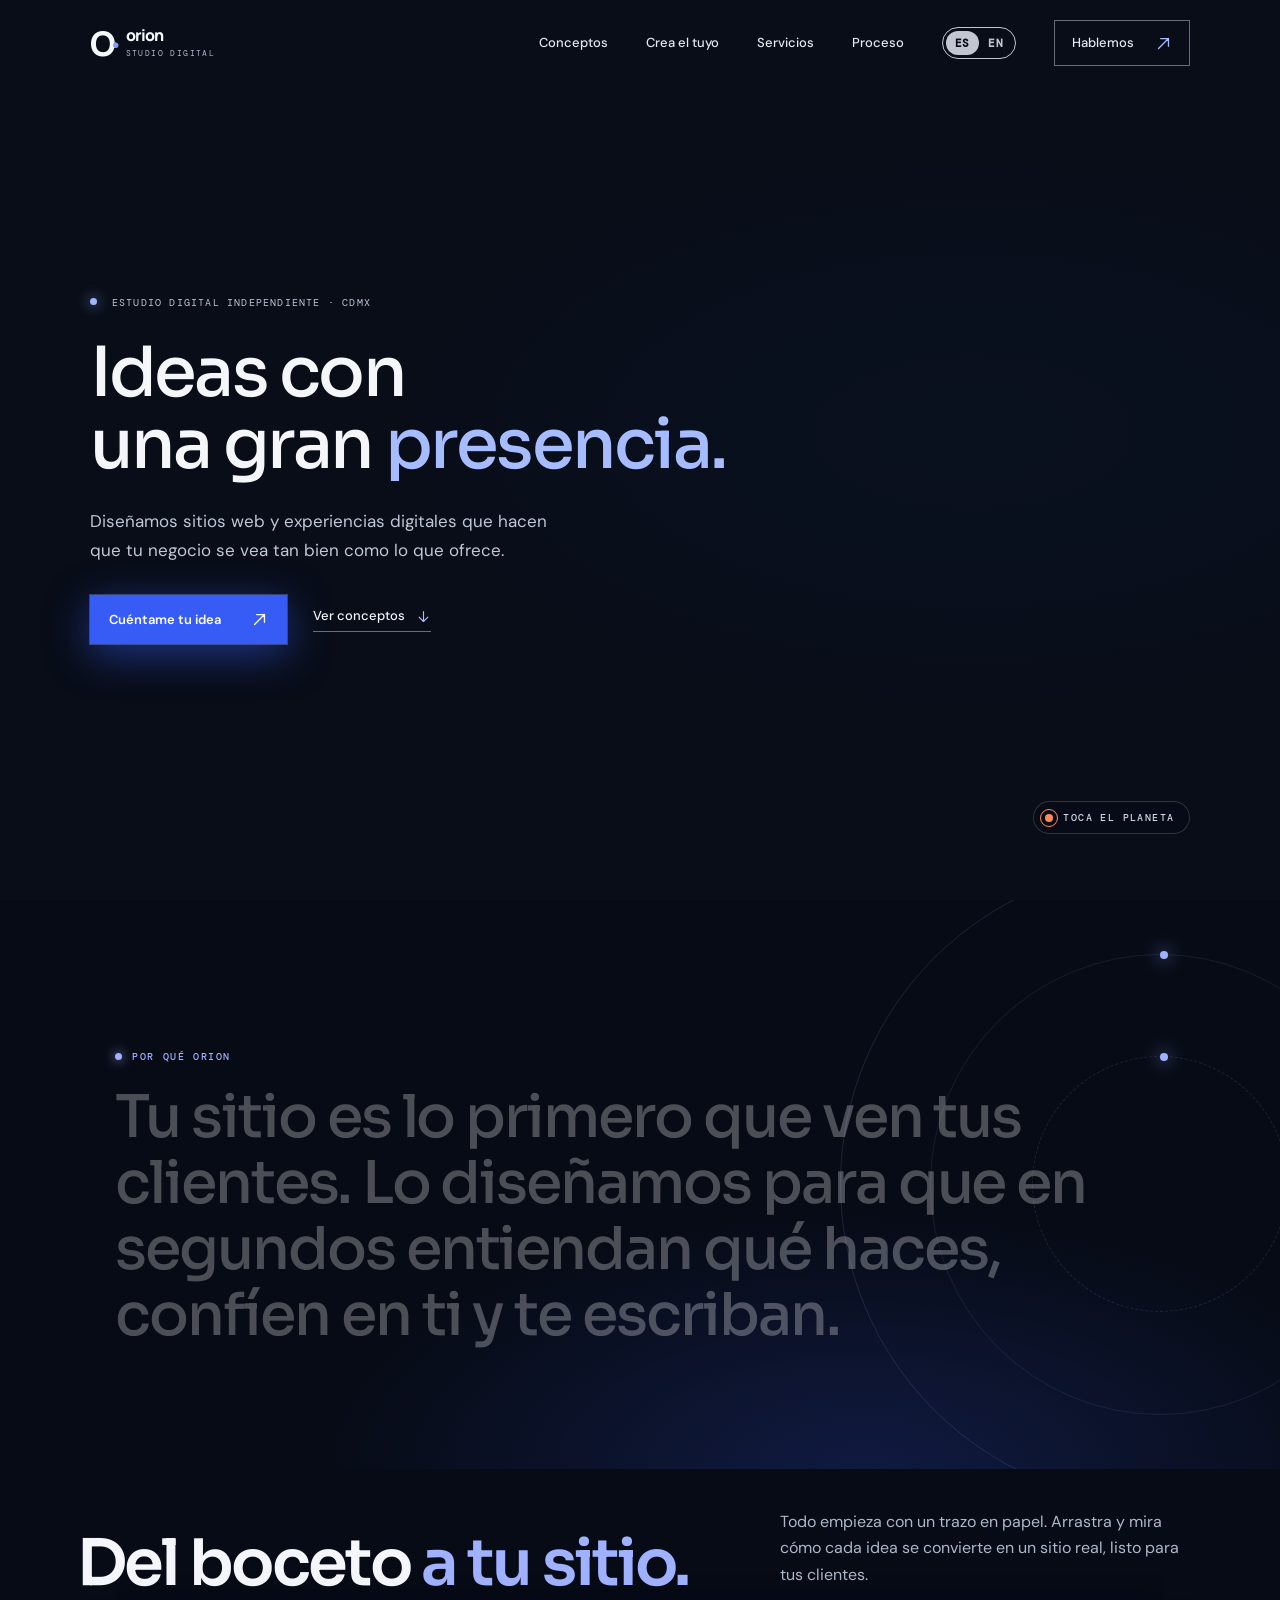
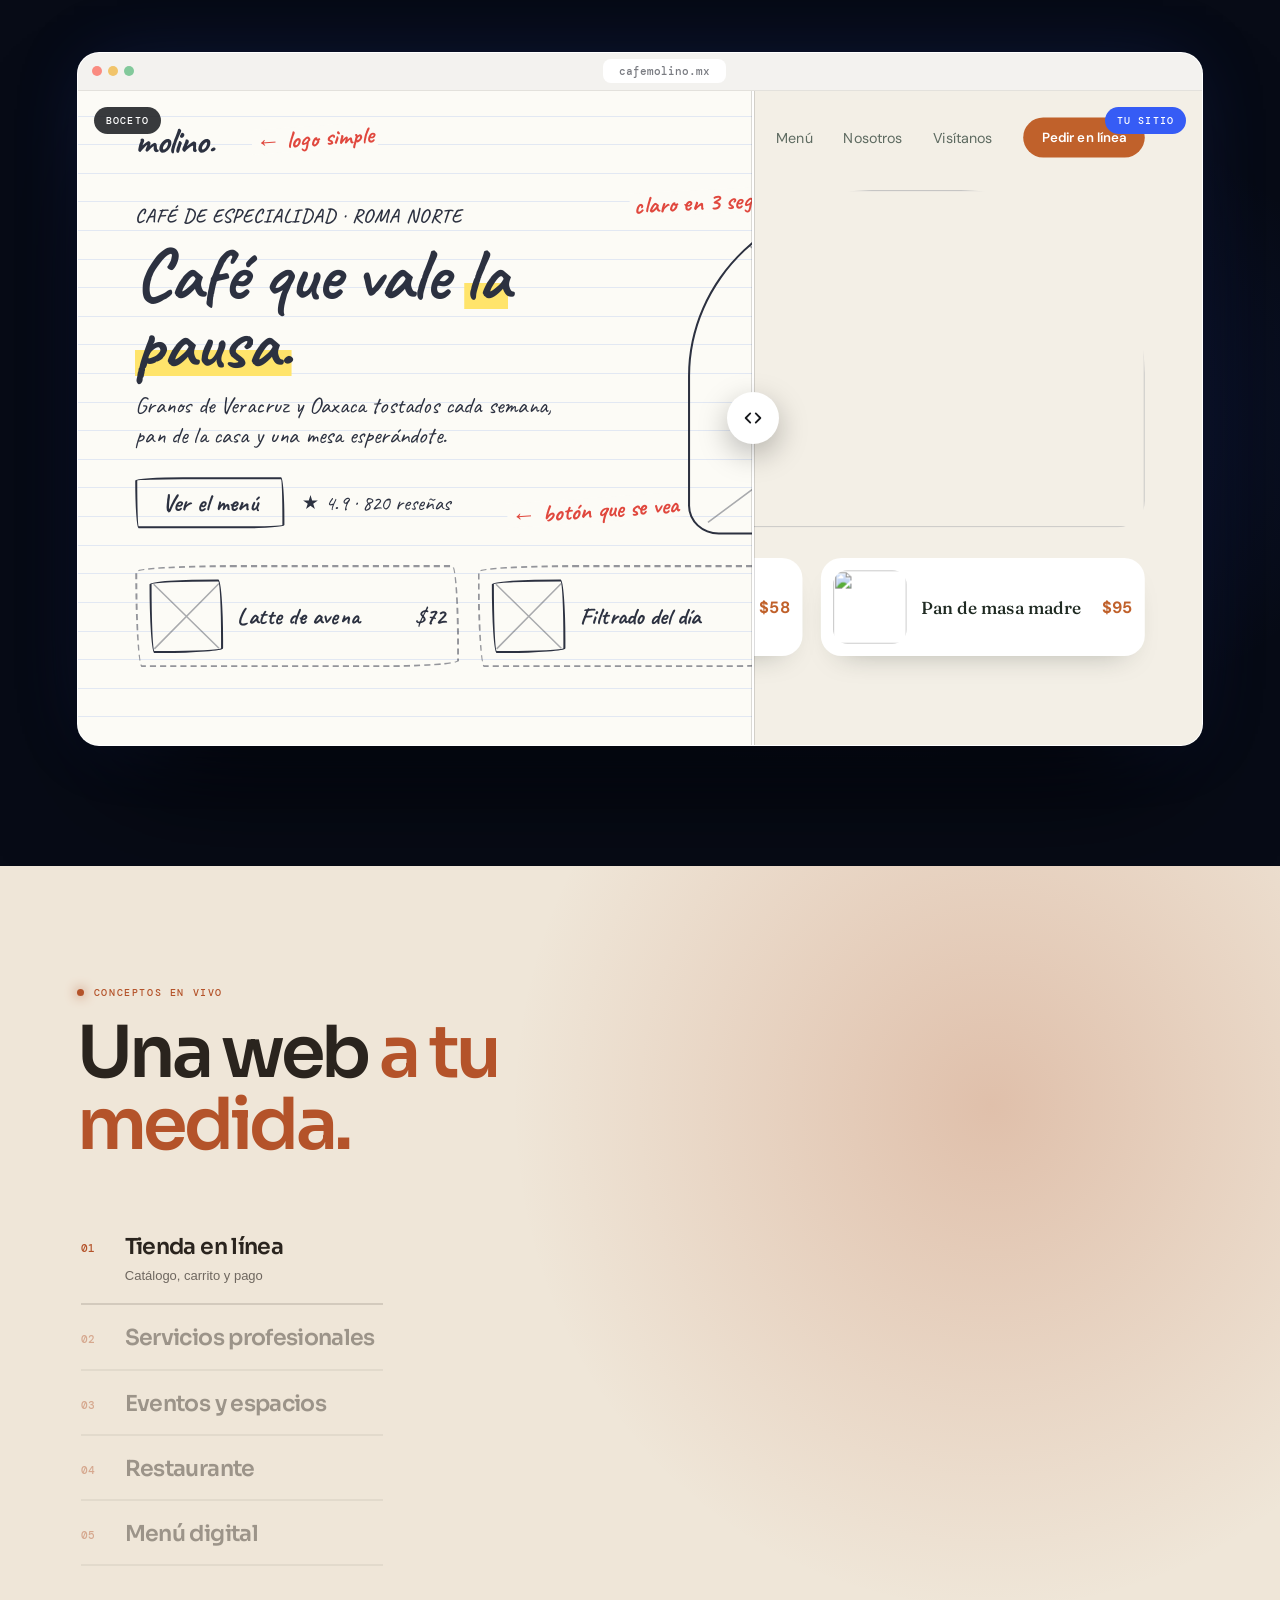
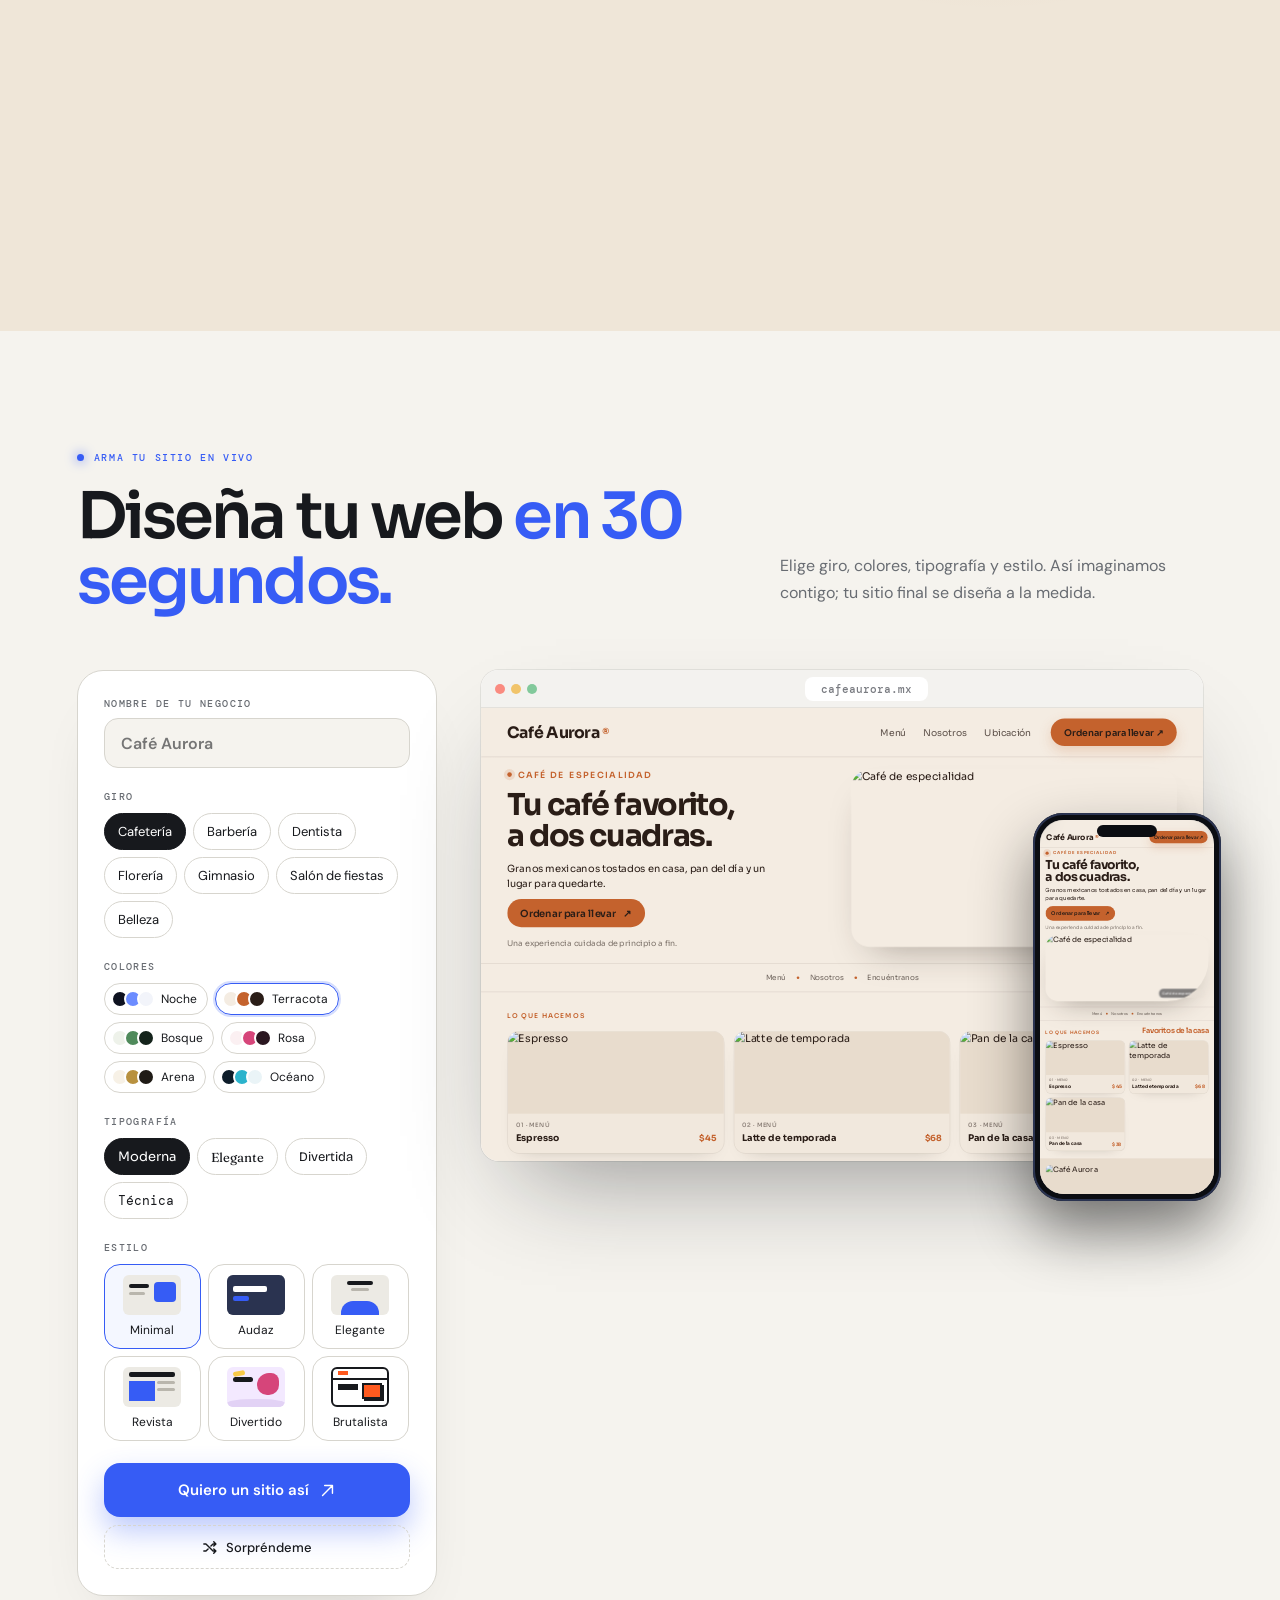
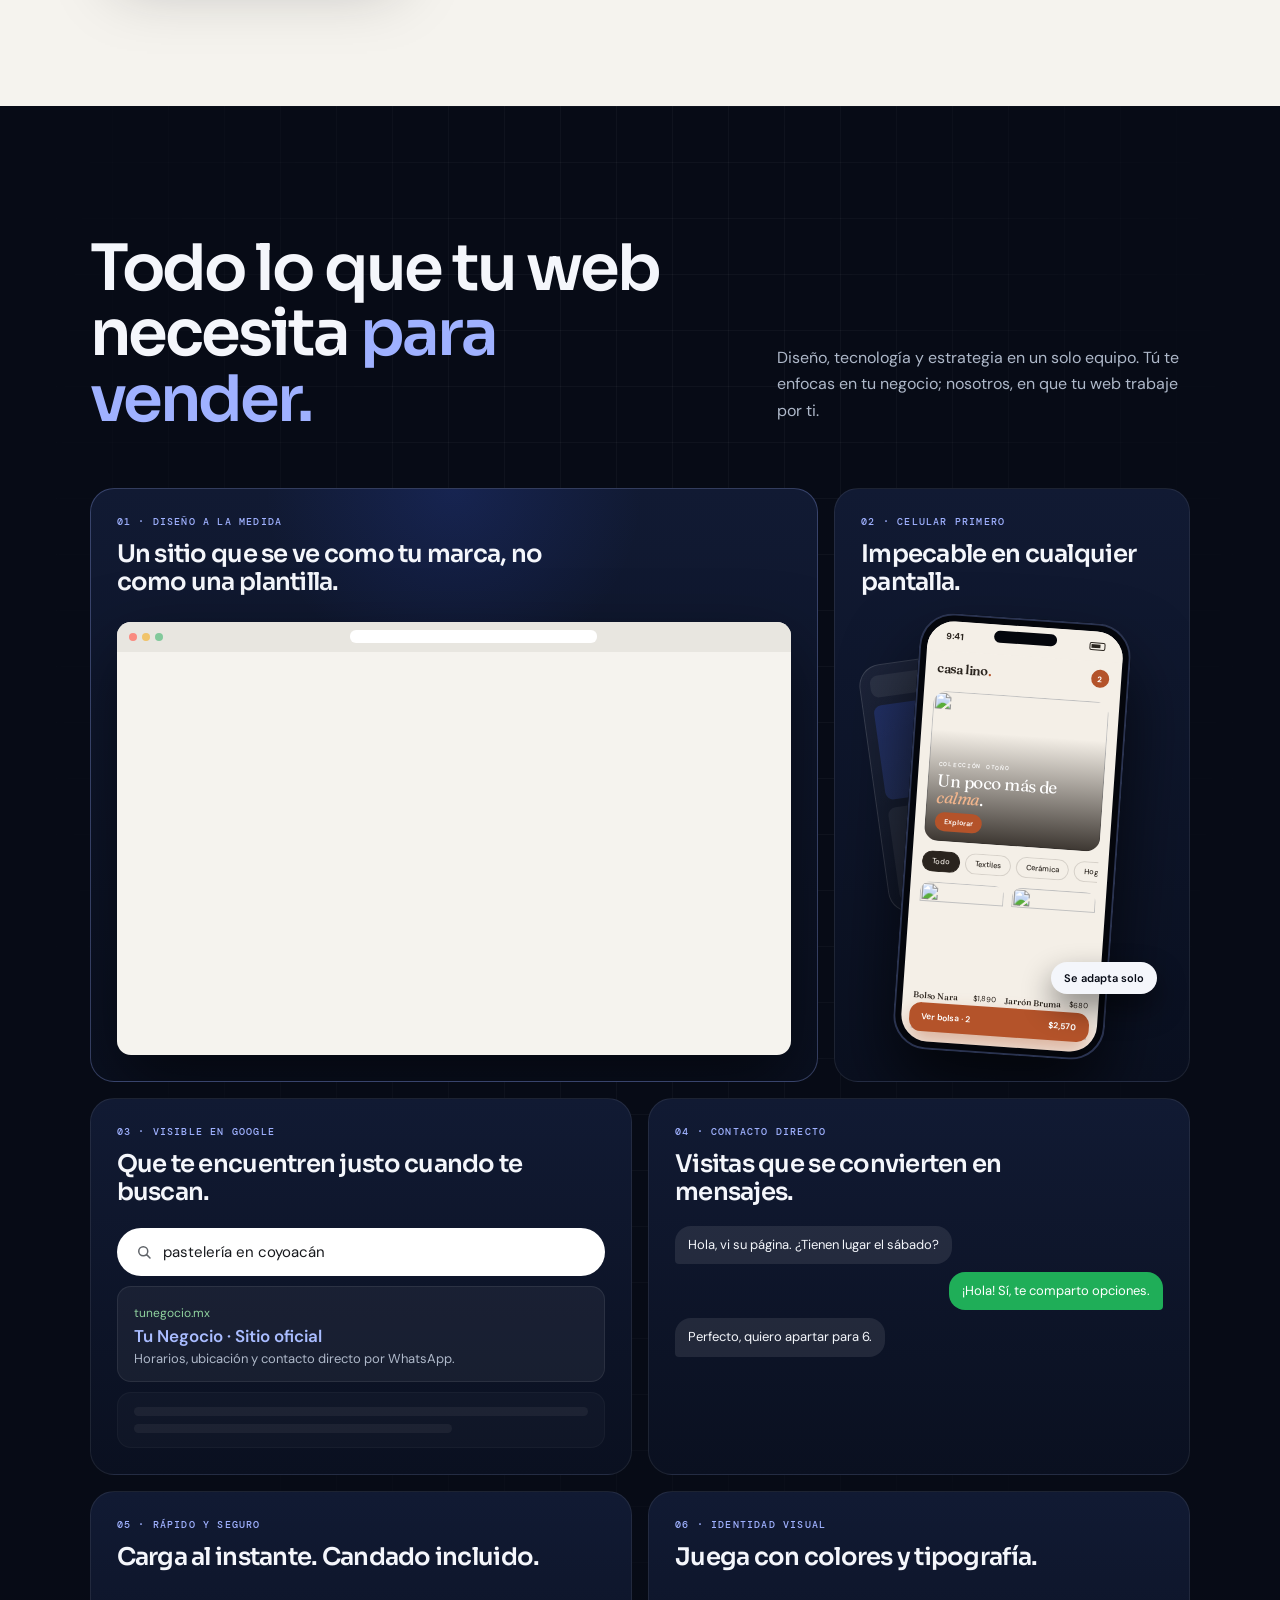
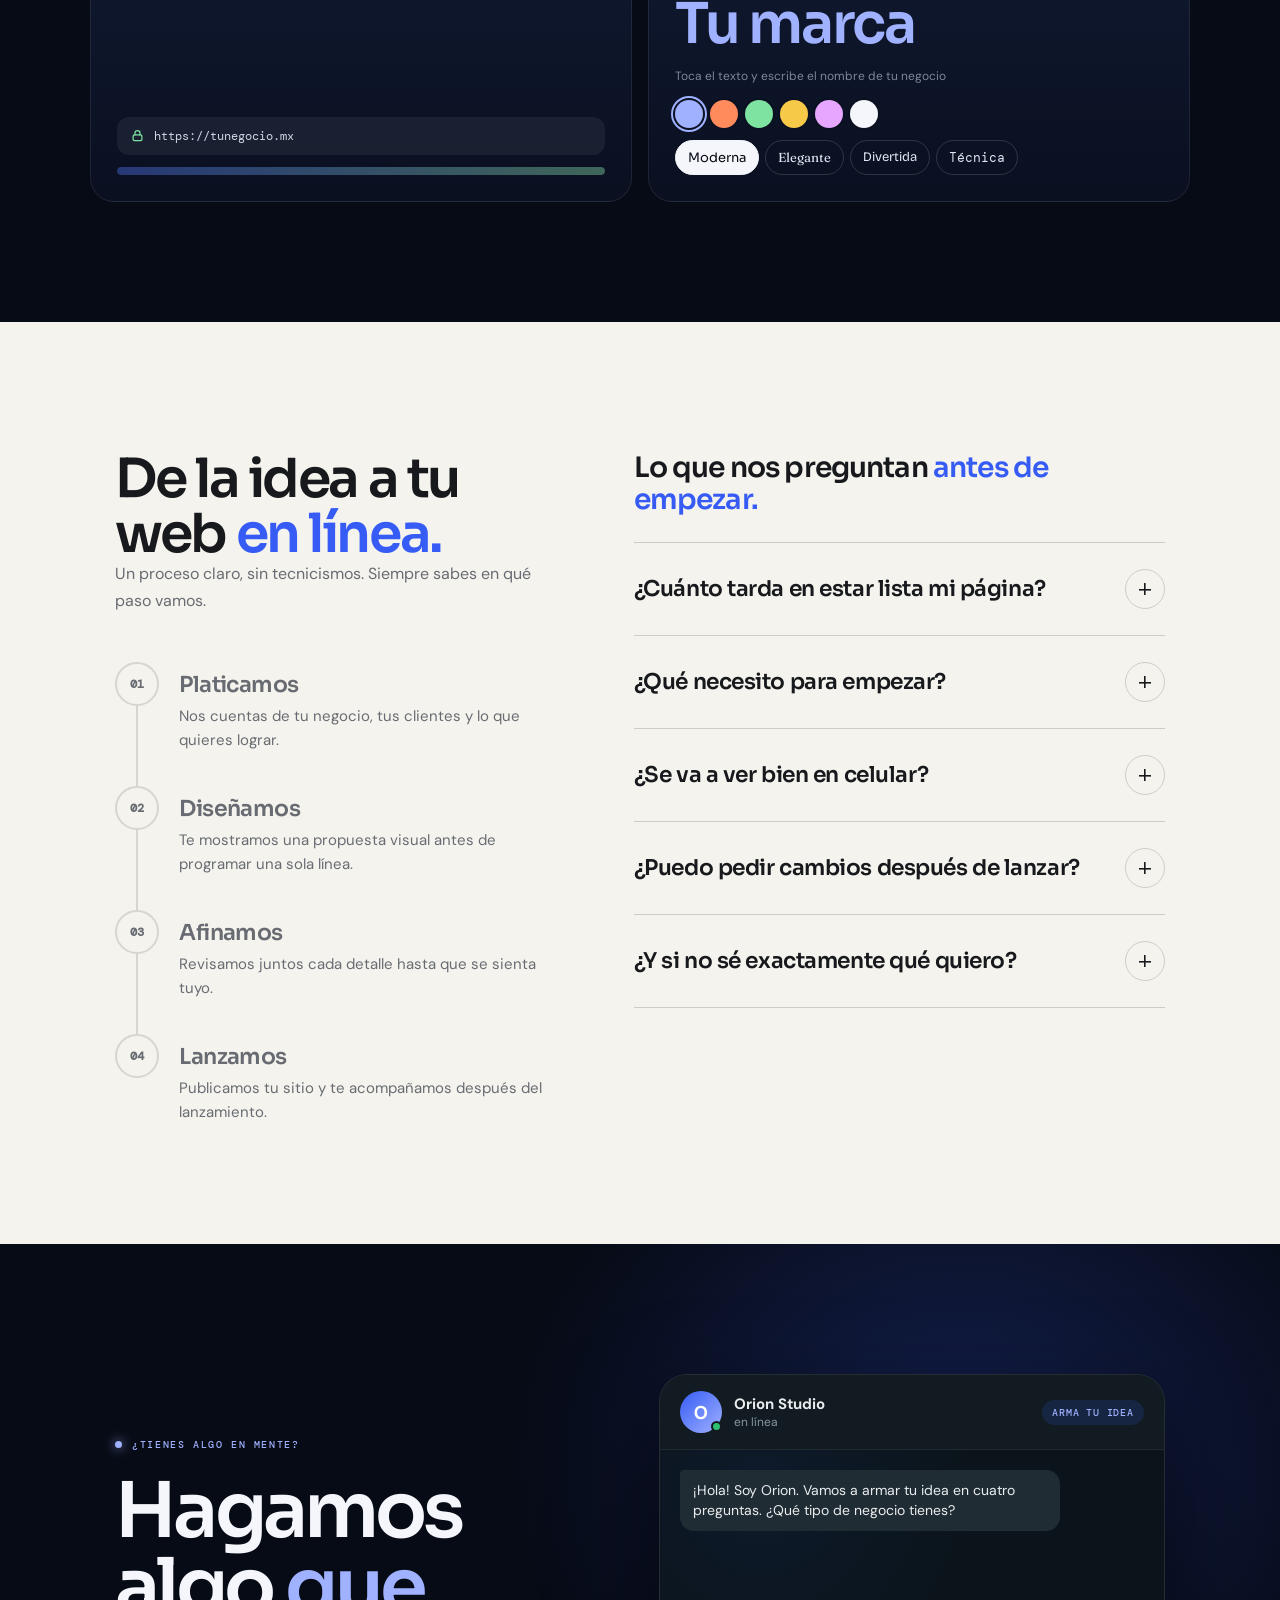
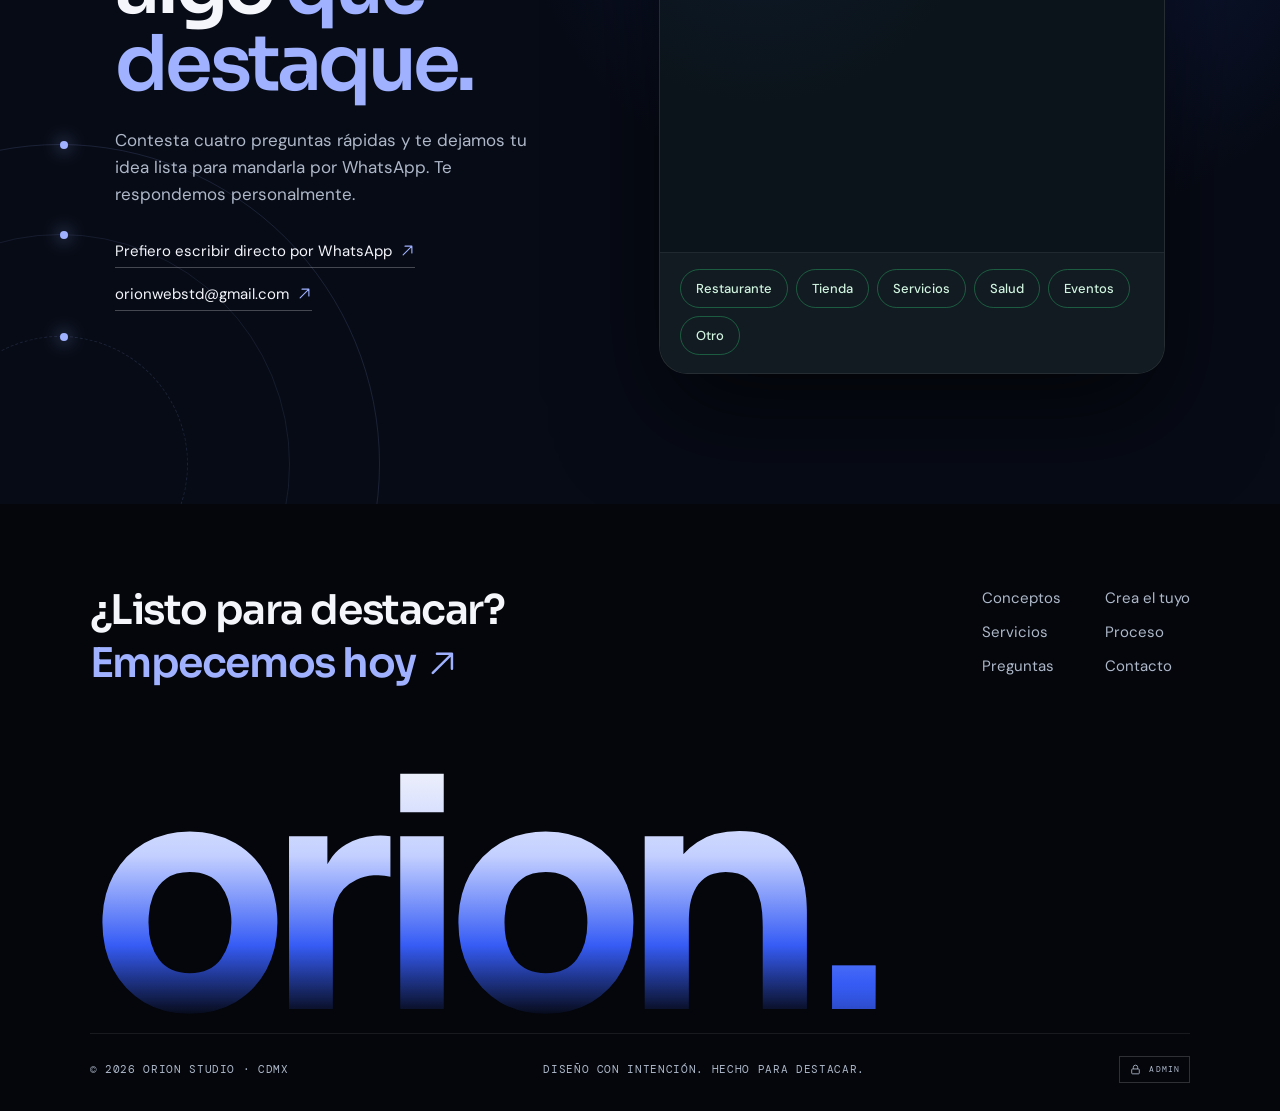
==== index.html @ d99c73e2 "La luna alimenta al planeta Cada 6.5 s la luna se carga de luz y dispara un chorro de energía en arc" ====
<!doctype html>
<html lang="es">
<head>
  <meta charset="utf-8">
  <meta name="viewport" content="width=device-width, initial-scale=1">
  <meta name="theme-color" content="#f5f3ee">
  <meta name="description" content="Orion Studio crea sitios web e identidades digitales para negocios con ambición.">
  <link rel="canonical" href="https://orionwebmx.com/">
  <meta property="og:type" content="website">
  <meta property="og:site_name" content="Orion Studio">
  <meta property="og:locale" content="es_MX">
  <meta property="og:url" content="https://orionwebmx.com/">
  <meta property="og:title" content="Orion Studio · Diseño web que destaca">
  <meta property="og:description" content="Sitios web y sistemas a la medida para negocios con ambición. Prueba nuestros conceptos en vivo.">
  <meta property="og:image" content="https://orionwebmx.com/assets/og-image.jpg">
  <meta property="og:image:width" content="1200">
  <meta property="og:image:height" content="630">
  <meta property="og:image:alt" content="Orion Studio: un planeta con anillos en el espacio junto al texto Ideas con una gran presencia">
  <meta name="twitter:card" content="summary_large_image">
  <meta name="twitter:title" content="Orion Studio · Diseño web que destaca">
  <meta name="twitter:description" content="Sitios web y sistemas a la medida para negocios con ambición.">
  <meta name="twitter:image" content="https://orionwebmx.com/assets/og-image.jpg">
  <script>
    // La pantalla de entrada se muestra solo la primera vez por sesión
    try {
      if (sessionStorage.getItem("orion-intro") || matchMedia("(prefers-reduced-motion: reduce)").matches) document.documentElement.classList.add("no-intro");
      else sessionStorage.setItem("orion-intro", "1");
    } catch (error) { document.documentElement.classList.add("no-intro"); }
  </script>
  <title>Orion Studio® — Diseño digital con intención</title>
  <link rel="icon" type="image/svg+xml" href="assets/favicon.svg">
  <link rel="preconnect" href="https://fonts.googleapis.com">
  <link rel="preconnect" href="https://fonts.gstatic.com" crossorigin>
  <link rel="preconnect" href="https://images.unsplash.com">
  <link href="https://fonts.googleapis.com/css2?family=Caveat:wght@500;700&family=DM+Mono:wght@400;500&family=DM+Sans:wght@400;500;600;700&family=Manrope:wght@400;500;600;700;800&family=Sora:wght@400;500;600;700&display=swap" rel="stylesheet">
  <link rel="stylesheet" href="assets/css/styles.css?v=14">
  <link rel="stylesheet" href="assets/css/concepts.css?v=13">
  <link rel="stylesheet" href="assets/css/home.css?v=15">
  <link rel="stylesheet" href="assets/css/extras.css?v=20">
</head>
<body>
  <div class="ox-intro" aria-hidden="true">
    <div class="ox-intro-mark"><svg viewBox="0 0 100 100"><circle cx="50" cy="50" r="40"/><circle cx="50" cy="50" r="40"/></svg><b>orion<span>.</span></b></div>
    <small>STUDIO DIGITAL</small>
  </div>
  <header class="header">
    <a class="brand" href="#inicio" aria-label="Orion Studio, inicio">
      <span class="brand-mark">O<span>·</span></span>
      <span class="brand-name"><b class="brand-word">orion</b><span>STUDIO DIGITAL</span></span>
    </a>
    <button class="menu-toggle" type="button" aria-expanded="false" aria-controls="site-nav" aria-label="Abrir menú"><span></span><span></span></button>
    <nav class="nav" id="site-nav" aria-label="Navegación principal">
      <a href="#proyectos">Conceptos</a>
      <a href="#crea">Crea el tuyo</a>
      <a href="#servicios">Servicios</a>
      <a href="#proceso">Proceso</a>
      <button class="lang-toggle" type="button" data-lang-toggle aria-label="Switch to English"><span>ES</span><span>EN</span></button>
      <a class="nav-contact" href="#contacto">Hablemos <svg class="icon-arrow" viewBox="0 0 24 24" aria-hidden="true"><path d="M5 19 19 5M8 5h11v11"/></svg></a>
    </nav>
  </header>

  <main>
    <section class="hero hero-immersive" id="inicio">
      <canvas id="hero-canvas" class="hero-canvas" aria-hidden="true"></canvas>
      <div class="hero-atmosphere" aria-hidden="true"></div>
      <div class="hero-copy">
        <p class="eyebrow"><span class="status-dot"></span> ESTUDIO DIGITAL INDEPENDIENTE · CDMX</p>
        <h1 class="hero-title" data-i18n="hero.title"><span class="w" style="--i:0">Ideas</span> <span class="w" style="--i:1">con</span><br><span class="w" style="--i:2">una</span> <span class="w" style="--i:3">gran</span> <em class="w" style="--i:4">presencia.</em></h1>
        <p class="hero-description">Diseñamos sitios web y experiencias digitales que hacen que tu negocio se vea tan bien como lo que ofrece.</p>
        <div class="hero-actions">
          <a class="button button-glow" href="#contacto" data-magnetic>Cuéntame tu idea <svg class="icon-arrow" viewBox="0 0 24 24" aria-hidden="true"><path d="M5 19 19 5M8 5h11v11"/></svg></a>
          <a class="text-link" href="#proyectos">Ver conceptos <svg class="icon-down" viewBox="0 0 24 24" aria-hidden="true"><path d="M12 4v16m-7-7 7 7 7-7"/></svg></a>
        </div>
      </div>
      <button class="hero-boom" type="button" data-boom><i></i><span>TOCA EL PLANETA</span></button>
    </section>

    <section class="ox-manifesto" id="manifiesto" aria-label="Por qué Orion">
      <div class="ox-orbit" aria-hidden="true"><i></i><i></i><i></i></div>
      <p class="ox-kicker"><span></span>POR QUÉ ORION</p>
      <p class="ox-manifesto-text" data-words data-i18n="manifesto">Tu sitio es lo primero que ven tus clientes. Lo diseñamos para que en segundos entiendan qué haces, <em>confíen en ti</em> y <em>te escriban.</em></p>
    </section>

    <section class="ox-ba" id="antes-despues">
      <div class="ox-head">
        <h2>Del boceto <em>a tu sitio.</em></h2>
        <p>Todo empieza con un trazo en papel. Arrastra y mira cómo cada idea se convierte en un sitio real, listo para tus clientes.</p>
      </div>
      <div class="ox-ba-frame" data-ba>
        <div class="ox-ba-bar" aria-hidden="true"><i></i><i></i><i></i><em>cafemolino.mx</em></div>
        <div class="ox-ba-screen">
          <div class="ox-ba-site bs ox-ba-old bs-sketch" aria-hidden="true">
            <nav class="bs-nav"><b class="bs-logo">molino<em>.</em></b><span>Menú</span><span>Nosotros</span><span>Visítanos</span><span class="bs-btn bs-btn-sm">Pedir en línea</span></nav>
            <section class="bs-hero">
              <div class="bs-copy"><small>CAFÉ DE ESPECIALIDAD · ROMA NORTE</small><h1>Café que vale <em>la pausa.</em></h1><p>Granos de Veracruz y Oaxaca tostados cada semana, pan de la casa y una mesa esperándote.</p><div class="bs-cta"><span class="bs-btn">Ver el menú</span><span class="bs-rate"><i></i>4.9 · 820 reseñas</span></div></div>
              <figure class="bs-img bs-main"><img src="https://images.unsplash.com/photo-1501339847302-ac426a4a7cbb?auto=format&fit=crop&w=900&q=75" alt="" loading="lazy"></figure>
            </section>
            <section class="bs-cards"><article><figure class="bs-img"><img src="https://images.unsplash.com/photo-1509042239860-f550ce710b93?auto=format&fit=crop&w=240&q=75" alt="" loading="lazy"></figure><div><b>Latte de avena</b><span>$72</span></div></article><article><figure class="bs-img"><img src="https://images.unsplash.com/photo-1495474472287-4d71bcdd2085?auto=format&fit=crop&w=240&q=75" alt="" loading="lazy"></figure><div><b>Filtrado del día</b><span>$58</span></div></article><article><figure class="bs-img"><img src="https://images.unsplash.com/photo-1509440159596-0249088772ff?auto=format&fit=crop&w=240&q=75" alt="" loading="lazy"></figure><div><b>Pan de masa madre</b><span>$95</span></div></article></section>
            <i class="bs-note n1">← logo simple</i><i class="bs-note n2">claro en 3 segundos</i><i class="bs-note n3">foto real del local</i><i class="bs-note n4">← botón que se vea</i><i class="bs-note n5">precios a la vista ↑</i>
          </div>
          <div class="ox-ba-site bs ox-ba-new bs-final" aria-hidden="true">
            <nav class="bs-nav"><b class="bs-logo">molino<em>.</em></b><span>Menú</span><span>Nosotros</span><span>Visítanos</span><span class="bs-btn bs-btn-sm">Pedir en línea</span></nav>
            <section class="bs-hero">
              <div class="bs-copy"><small>CAFÉ DE ESPECIALIDAD · ROMA NORTE</small><h1>Café que vale <em>la pausa.</em></h1><p>Granos de Veracruz y Oaxaca tostados cada semana, pan de la casa y una mesa esperándote.</p><div class="bs-cta"><span class="bs-btn">Ver el menú</span><span class="bs-rate"><i></i>4.9 · 820 reseñas</span></div></div>
              <figure class="bs-img bs-main"><img src="https://images.unsplash.com/photo-1501339847302-ac426a4a7cbb?auto=format&fit=crop&w=900&q=75" alt="" loading="lazy"></figure>
            </section>
            <section class="bs-cards"><article><figure class="bs-img"><img src="https://images.unsplash.com/photo-1509042239860-f550ce710b93?auto=format&fit=crop&w=240&q=75" alt="" loading="lazy"></figure><div><b>Latte de avena</b><span>$72</span></div></article><article><figure class="bs-img"><img src="https://images.unsplash.com/photo-1495474472287-4d71bcdd2085?auto=format&fit=crop&w=240&q=75" alt="" loading="lazy"></figure><div><b>Filtrado del día</b><span>$58</span></div></article><article><figure class="bs-img"><img src="https://images.unsplash.com/photo-1509440159596-0249088772ff?auto=format&fit=crop&w=240&q=75" alt="" loading="lazy"></figure><div><b>Pan de masa madre</b><span>$95</span></div></article></section>
          </div>
          <div class="ox-ba-handle"><span><svg viewBox="0 0 24 24" aria-hidden="true"><path d="m9 7-5 5 5 5M15 7l5 5-5 5"/></svg></span></div>
          <b class="ox-ba-label l">Boceto</b><b class="ox-ba-label r">Tu sitio</b>
          <input type="range" min="0" max="100" value="60" aria-label="Comparar boceto y sitio terminado" data-ba-range>
        </div>
      </div>
    </section>

    <section class="ox-show" id="proyectos">
      <div class="ox-show-head">
        <p class="ox-kicker"><span></span>CONCEPTOS EN VIVO</p>
        <h2>Una web <em>a tu medida.</em></h2>
        <p>No son capturas: son sitios funcionando. Elige un giro y pruébalo como si fueras tu cliente.</p>
      </div>
      <div class="ox-show-body">
        <ol class="ox-show-list" role="tablist" aria-label="Conceptos de sitios web">
        <li><button type="button" role="tab" data-concept="store" aria-selected="true"><b>01</b><span><strong>Tienda en línea</strong><small>Catálogo, carrito y pago</small></span><i class="ox-show-bar"><i></i></i></button></li>
        <li><button type="button" role="tab" data-concept="professional" aria-selected="false"><b>02</b><span><strong>Servicios profesionales</strong><small>Portafolio y cotizador</small></span><i class="ox-show-bar"><i></i></i></button></li>
        <li><button type="button" role="tab" data-concept="events" aria-selected="false"><b>03</b><span><strong>Eventos y espacios</strong><small>Calendario y presupuesto</small></span><i class="ox-show-bar"><i></i></i></button></li>
        <li><button type="button" role="tab" data-concept="food" aria-selected="false"><b>04</b><span><strong>Restaurante</strong><small>Carta y reservaciones</small></span><i class="ox-show-bar"><i></i></i></button></li>
        <li><button type="button" role="tab" data-concept="menu" aria-selected="false"><b>05</b><span><strong>Menú digital</strong><small>Pedidos desde el celular</small></span><i class="ox-show-bar"><i></i></i></button></li>
        </ol>
        <div class="ox-show-stage">
          <div class="ox-show-deck">
          <button class="ox-show-peek is-prev" type="button" data-show-step="-1" aria-label="Concepto anterior"><span></span></button>
          <button class="ox-show-peek is-next" type="button" data-show-step="1" aria-label="Siguiente concepto"><span></span></button>
          <div class="ox-show-device" role="button" tabindex="0" data-open-concept data-cursor="Probar" aria-label="Probar la demo">
            <span class="ox-show-toolbar" aria-hidden="true"><i></i><i></i><i></i><em data-show-domain>casalino.mx</em></span>
            <span class="ox-show-screen"></span>
            <span class="ox-show-hint" aria-hidden="true">Toca para probarla <svg class="icon-arrow" viewBox="0 0 24 24"><path d="M5 19 19 5M8 5h11v11"/></svg></span>
          </div>
          </div>
          <div class="ox-show-meta">
            <p data-show-desc></p>
            <div class="ox-show-actions">
              <div class="ox-show-nav">
                <button type="button" data-show-step="-1" aria-label="Concepto anterior"><svg viewBox="0 0 24 24" aria-hidden="true"><path d="M19 12H5m6-6-6 6 6 6"/></svg></button>
                <span class="ox-show-label"><small data-show-count>01 / 05</small><strong data-show-name>Tienda en línea</strong><i class="ox-show-progress"><b></b></i></span>
                <button type="button" data-show-step="1" aria-label="Siguiente concepto"><svg viewBox="0 0 24 24" aria-hidden="true"><path d="M5 12h14m-6-6 6 6-6 6"/></svg></button>
              </div>
              <button class="ox-show-cta" type="button" data-open-concept>Probar esta demo <svg class="icon-arrow" viewBox="0 0 24 24" aria-hidden="true"><path d="M5 19 19 5M8 5h11v11"/></svg></button>
            </div>
          </div>
        </div>
      </div>
      <dialog class="concept-modal" aria-label="Vista previa de una propuesta web">
        <button class="concept-close" type="button" aria-label="Cerrar ejemplo">&times;</button>
        <p class="concept-kicker">PROPUESTA VISUAL <span id="concept-category"></span></p>
        <div class="concept-browser">
          <div class="concept-toolbar"><i></i><i></i><i></i><span>www.tumarca.mx</span></div>
          <div class="concept-site" id="concept-site"></div>
        </div>
        <p class="concept-note">Una muestra de estilo; el contenido se adapta a cada proyecto.</p>
      </dialog>
    </section>

    <section class="ox-make" id="crea">
      <div class="ox-head ox-head-light">
        <p class="ox-kicker"><span></span>ARMA TU SITIO EN VIVO</p>
        <h2>Diseña tu web <em>en 30 segundos.</em></h2>
        <p>Elige giro, colores, tipografía y estilo. Así imaginamos contigo; tu sitio final se diseña a la medida.</p>
      </div>
      <div class="ox-make-body" data-make>
        <div class="ox-make-panel"></div>
        <div class="ox-make-stage">
          <div class="ox-make-browser">
            <span class="ox-make-bar" aria-hidden="true"><i></i><i></i><i></i><em data-make-domain>cafeaurora.mx</em></span>
            <div class="ox-make-screen"><div class="ox-make-site" data-make-site></div></div>
          </div>
          <div class="ox-make-phone" aria-hidden="true"><div class="ox-make-screen"><div class="ox-make-site" data-make-phone></div></div></div>
        </div>
      </div>
    </section>

    <section class="ox-services" id="servicios">
      <div class="ox-head">
        <h2>Todo lo que tu web necesita <em>para vender.</em></h2>
        <p>Diseño, tecnología y estrategia en un solo equipo. Tú te enfocas en tu negocio; nosotros, en que tu web trabaje por ti.</p>
      </div>
      <div class="ox-bento">
        <article class="ox-tile ox-tile-design" data-spot>
          <span class="ox-tag">01 · Diseño a la medida</span>
          <h3>Un sitio que se ve como tu marca, no como una plantilla.</h3>
          <div class="ox-build" aria-hidden="true">
            <div class="ox-build-bar"><i></i><i></i><i></i><span></span></div>
            <div class="ox-build-page">
              <div class="ox-b-nav" style="--d:0s"><b></b><span></span><span></span><span></span></div>
              <div class="ox-b-hero">
                <div><i style="--d:.35s"></i><i style="--d:.5s"></i><i class="short" style="--d:.65s"></i><em style="--d:.9s"></em></div>
                <figure style="--d:1.15s"></figure>
              </div>
              <div class="ox-b-cards"><i style="--d:1.5s"></i><i style="--d:1.65s"></i><i style="--d:1.8s"></i></div>
            </div>
            <span class="ox-cursor"></span>
          </div>
        </article>
        <article class="ox-tile ox-tile-mobile" data-spot>
          <span class="ox-tag">02 · Celular primero</span>
          <h3>Impecable en cualquier pantalla.</h3>
          <div class="ox-phone-wrap" aria-hidden="true">
            <div class="ox-tablet"><i></i><i></i><i></i></div>
            <div class="ox-phone"><div class="ox-phone-screen">
              <div class="ox-phone-status"><b>9:41</b><i></i></div>
              <div class="ox-phone-feed">
                <div class="ox-pf-nav"><b>casa lino<em>.</em></b><span>2</span></div>
                <div class="ox-pf-hero"><img src="https://images.unsplash.com/photo-1616486338812-3dadae4b4ace?auto=format&fit=crop&w=400&q=70" alt="" loading="lazy"><div><small>COLECCIÓN OTOÑO</small><strong>Un poco más de <em>calma</em>.</strong><span>Explorar</span></div></div>
                <div class="ox-pf-chips"><span class="on">Todo</span><span>Textiles</span><span>Cerámica</span><span>Hogar</span></div>
                <div class="ox-pf-grid"><figure><img src="https://images.unsplash.com/photo-1548036328-c9fa89d128fa?auto=format&fit=crop&w=240&q=70" alt="" loading="lazy"><figcaption><b>Bolso Nara</b><span>$1,890</span></figcaption></figure><figure><img src="https://images.unsplash.com/photo-1578749556568-bc2c40e68b61?auto=format&fit=crop&w=240&q=70" alt="" loading="lazy"><figcaption><b>Jarrón Bruma</b><span>$680</span></figcaption></figure><figure><img src="https://images.unsplash.com/photo-1529139574466-a303027c1d8b?auto=format&fit=crop&w=240&q=70" alt="" loading="lazy"><figcaption><b>Camisa Alba</b><span>$1,250</span></figcaption></figure><figure><img src="https://images.unsplash.com/photo-1610701596007-11502861dcfa?auto=format&fit=crop&w=240&q=70" alt="" loading="lazy"><figcaption><b>Set Arena</b><span>$540</span></figcaption></figure></div>
                <div class="ox-pf-banner"><b>Envío gratis</b><span>desde $1,500</span></div>
                <div class="ox-pf-grid"><figure><img src="https://images.unsplash.com/photo-1584100936595-c0654b55a2e2?auto=format&fit=crop&w=240&q=70" alt="" loading="lazy"><figcaption><b>Cojín Sol</b><span>$420</span></figcaption></figure><figure><img src="https://images.unsplash.com/photo-1515562141207-7a88fb7ce338?auto=format&fit=crop&w=240&q=70" alt="" loading="lazy"><figcaption><b>Collar Perla</b><span>$2,350</span></figcaption></figure></div>
              </div>
              <div class="ox-pf-cart"><span>Ver bolsa · 2</span><b>$2,570</b></div>
            </div></div>
            <span class="ox-phone-badge">Se adapta solo</span>
          </div>
        </article>
        <article class="ox-tile ox-tile-google" data-spot>
          <span class="ox-tag">03 · Visible en Google</span>
          <h3>Que te encuentren justo cuando te buscan.</h3>
          <div class="ox-search" aria-hidden="true">
            <div class="ox-search-bar"><svg viewBox="0 0 24 24"><circle cx="11" cy="11" r="6"/><path d="m20 20-4.5-4.5"/></svg><span data-type="pastelería en coyoacán|dentista cerca de mí|taquería en la roma|salón de eventos en cdmx"></span><i class="ox-caret"></i></div>
            <div class="ox-result"><small>tunegocio.mx</small><b>Tu Negocio · Sitio oficial</b><p>Horarios, ubicación y contacto directo por WhatsApp.</p></div>
            <div class="ox-result ghost"><i></i><i></i></div>
          </div>
        </article>
        <article class="ox-tile ox-tile-chat" data-spot>
          <span class="ox-tag">04 · Contacto directo</span>
          <h3>Visitas que se convierten en mensajes.</h3>
          <div class="ox-chat" aria-hidden="true">
            <p class="in">Hola, vi su página. ¿Tienen lugar el sábado?</p>
            <p class="out">¡Hola! Sí, te comparto opciones.</p>
            <p class="in">Perfecto, quiero apartar para 6.</p>
            <p class="in typing"><i></i><i></i><i></i></p>
          </div>
        </article>
        <article class="ox-tile ox-tile-speed" data-spot>
          <span class="ox-tag">05 · Rápido y seguro</span>
          <h3>Carga al instante. Candado incluido.</h3>
          <div class="ox-speed" aria-hidden="true">
            <div class="ox-url"><svg viewBox="0 0 24 24"><rect x="5" y="11" width="14" height="9" rx="2"/><path d="M8 11V8a4 4 0 0 1 8 0v3"/></svg>https://tunegocio.mx</div>
            <div class="ox-load"><i></i></div>
          </div>
        </article>
        <article class="ox-tile ox-tile-brand" data-spot>
          <span class="ox-tag">06 · Identidad visual</span>
          <h3>Juega con colores y tipografía.</h3>
          <div class="ox-brandkit" data-brandkit>
            <p class="ox-brand-sample" data-brand-sample contenteditable="true" spellcheck="false" role="textbox" aria-label="Escribe el nombre de tu negocio">Tu marca</p>
            <small class="ox-brand-hint">Toca el texto y escribe el nombre de tu negocio</small>
            <div class="ox-brand-controls">
              <div class="ox-brand-colors" role="group" aria-label="Color"><button type="button" style="--c:#9fb1ff" data-color="#9fb1ff" aria-label="Azul" aria-pressed="true"></button><button type="button" style="--c:#ff8a5c" data-color="#ff8a5c" aria-label="Coral" aria-pressed="false"></button><button type="button" style="--c:#7ee2a0" data-color="#7ee2a0" aria-label="Menta" aria-pressed="false"></button><button type="button" style="--c:#f7c948" data-color="#f7c948" aria-label="Mostaza" aria-pressed="false"></button><button type="button" style="--c:#e7a6ff" data-color="#e7a6ff" aria-label="Lila" aria-pressed="false"></button><button type="button" style="--c:#f4f6fb" data-color="#f4f6fb" aria-label="Blanco" aria-pressed="false"></button></div>
              <div class="ox-brand-fonts" role="group" aria-label="Tipografía"><button type="button" data-font="Sora" style="font-family:'Sora'" aria-pressed="true">Moderna</button><button type="button" data-font="Fraunces" style="font-family:'Fraunces'" aria-pressed="false">Elegante</button><button type="button" data-font="Bricolage Grotesque" style="font-family:'Bricolage Grotesque'" aria-pressed="false">Divertida</button><button type="button" data-font="DM Mono" style="font-family:'DM Mono'" aria-pressed="false">Técnica</button></div>
            </div>
          </div>
        </article>
      </div>
      <div class="ox-bento-dots" aria-hidden="true"></div>
    </section>

    <section class="ox-process" id="proceso">
      <div class="ox-process-col">
        <div class="ox-head ox-head-light">
          <h2>De la idea a tu web <em>en línea.</em></h2>
          <p>Un proceso claro, sin tecnicismos. Siempre sabes en qué paso vamos.</p>
        </div>
        <ol class="ox-steps" data-steps>
          <li><span class="ox-step-dot">01</span><div class="ox-step-card"><h3>Platicamos</h3><p>Nos cuentas de tu negocio, tus clientes y lo que quieres lograr.</p></div></li>
          <li><span class="ox-step-dot">02</span><div class="ox-step-card"><h3>Diseñamos</h3><p>Te mostramos una propuesta visual antes de programar una sola línea.</p></div></li>
          <li><span class="ox-step-dot">03</span><div class="ox-step-card"><h3>Afinamos</h3><p>Revisamos juntos cada detalle hasta que se sienta tuyo.</p></div></li>
          <li><span class="ox-step-dot">04</span><div class="ox-step-card"><h3>Lanzamos</h3><p>Publicamos tu sitio y te acompañamos después del lanzamiento.</p></div></li>
        </ol>
      </div>
      <div class="ox-faq" id="preguntas">
        <h3 class="ox-faq-title">Lo que nos preguntan <em>antes de empezar.</em></h3>
        <div class="ox-faq-list">
          <details><summary>¿Cuánto tarda en estar lista mi página?</summary><p>Depende del tamaño del proyecto. Cuando platicamos te damos una fecha de entrega clara, antes de empezar.</p></details>
          <details><summary>¿Qué necesito para empezar?</summary><p>Solo contarnos de tu negocio. Si ya tienes logo, fotos o textos, los usamos; si no, te ayudamos a definirlos.</p></details>
          <details><summary>¿Se va a ver bien en celular?</summary><p>Sí. Diseñamos pensando primero en el celular, que es donde tus clientes te van a buscar.</p></details>
          <details><summary>¿Puedo pedir cambios después de lanzar?</summary><p>Sí. Seguimos contigo después del lanzamiento para que tu sitio se mantenga al día.</p></details>
          <details><summary>¿Y si no sé exactamente qué quiero?</summary><p>Para eso estamos. Revisa los conceptos de arriba, dinos cuál se parece a lo que imaginas y lo aterrizamos juntos.</p></details>
        </div>
      </div>
    </section>

    <section class="ox-contact" id="contacto">
      <div class="ox-orbit" aria-hidden="true"><i></i><i></i><i></i></div>
      <div class="ox-contact-copy">
        <p class="ox-kicker"><span></span>¿TIENES ALGO EN MENTE?</p>
        <h2>Hagamos algo <em>que destaque.</em></h2>
        <p>Contesta cuatro preguntas rápidas y te dejamos tu idea lista para mandarla por WhatsApp. Te respondemos personalmente.</p>
        <div class="ox-contact-links">
          <a class="ox-link" id="whatsapp-link" href="https://wa.me/525522574365?text=Hola%20Orion%20Studio%2C%20quiero%20platicar%20sobre%20un%20proyecto." target="_blank" rel="noopener">Prefiero escribir directo por WhatsApp <svg class="icon-arrow" viewBox="0 0 24 24" aria-hidden="true"><path d="M5 19 19 5M8 5h11v11"/></svg></a>
          <a class="ox-link" href="mailto:orionwebstd@gmail.com">orionwebstd@gmail.com <svg class="icon-arrow" viewBox="0 0 24 24" aria-hidden="true"><path d="M5 19 19 5M8 5h11v11"/></svg></a>
        </div>
      </div>
      <div class="ox-chatbox" data-chatbox>
        <div class="ox-chatbox-head"><span class="ox-chatbox-avatar">O<i></i></span><div><b>Orion Studio</b><small data-chat-status>en línea</small></div><span class="ox-chatbox-tag">Arma tu idea</span></div>
        <div class="ox-chatbox-body" data-chat-body aria-live="polite"></div>
        <div class="ox-chatbox-input" data-chat-input></div>
      </div>
    </section>
  </main>

  <a class="whatsapp-float" id="whatsapp-float" href="https://wa.me/525522574365?text=Hola%20Orion%20Studio%2C%20quiero%20platicar%20sobre%20un%20proyecto." target="_blank" rel="noopener" aria-label="Escríbenos por WhatsApp" hidden>
    <svg width="24" height="24" viewBox="0 0 24 24" aria-hidden="true"><path d="M4 20l1.3-3.9A8 8 0 1 1 8 18.8L4 20z"/><path d="M9 9.5c0 3 2.5 5.5 5.5 5.5l1-1.5-2-1-1 .8c-1-.5-1.8-1.3-2.3-2.3l.8-1-1-2L9 9.5z"/></svg>
    <span>¿Hablamos?</span>
  </a>

  <footer class="ox-footer">
    <div class="ox-footer-top">
      <p class="ox-footer-cta">¿Listo para destacar?<br><a href="#contacto">Empecemos hoy <svg class="icon-arrow" viewBox="0 0 24 24" aria-hidden="true"><path d="M5 19 19 5M8 5h11v11"/></svg></a></p>
      <nav aria-label="Enlaces del pie de página"><a href="#proyectos">Conceptos</a><a href="#crea">Crea el tuyo</a><a href="#servicios">Servicios</a><a href="#proceso">Proceso</a><a href="#preguntas">Preguntas</a><a href="#contacto">Contacto</a></nav>
    </div>
    <div class="ox-wordmark" aria-hidden="true">orion<span>.</span></div>
    <div class="ox-footer-bottom">
      <span>© <span id="year"></span> ORION STUDIO · CDMX</span>
      <span>DISEÑO CON INTENCIÓN. HECHO PARA DESTACAR.</span>
      <a class="footer-admin" href="admin/login.html" aria-label="Ingresar como administrador" title="Ingresar como administrador">
        <svg viewBox="0 0 24 24" aria-hidden="true"><rect x="5" y="11" width="14" height="9" rx="1.5"/><path d="M8 11V8a4 4 0 0 1 8 0v3"/></svg>
        <span>ADMIN</span>
      </a>
    </div>
  </footer>
  <script src="assets/js/i18n.js?v=14"></script>
  <script src="assets/js/concepts.js?v=13"></script>
  <script src="assets/js/main.js?v=17"></script>
  <script src="assets/js/home.js?v=19"></script>
  <script src="assets/js/extras.js?v=16"></script>
  <script src="https://cdnjs.cloudflare.com/ajax/libs/three.js/r128/three.min.js"></script>
  <script src="assets/js/hero-scene.js?v=18"></script>
</body>
</html>
---- assets/css/styles.css ----
:root {
  --paper: #f5f3ee;
  --paper-deep: #ebe9e2;
  --ink: #17191d;
  --muted: #686c72;
  --line: #d7d5ce;
  --blue: #365cf5;
  --sans: "DM Sans", Arial, sans-serif;
  --display: Sora, "DM Sans", sans-serif;
  --brand: Manrope, "DM Sans", sans-serif;
  --mono: "DM Mono", monospace;
}

* { box-sizing: border-box; }
html { scroll-behavior: smooth; scroll-padding-top: 90px; }
body { margin: 0; background: var(--paper); color: var(--ink); font-family: var(--sans); -webkit-font-smoothing: antialiased; }
a { color: inherit; text-decoration: none; }
img { display: block; width: 100%; }
.header { height: 86px; padding: 0 7%; display: flex; align-items: center; justify-content: space-between; border-bottom: 1px solid var(--line); background: var(--paper); position: sticky; top: 0; z-index: 20; }
.brand { display: flex; gap: 10px; align-items: center; }
.brand-mark { font: 800 34px/.9 var(--brand); letter-spacing: -5px; }
.brand-mark span { color: var(--blue); }
.brand-name { font: 800 16px/.9 var(--brand); letter-spacing: -.8px; }
.brand-name span { display: block; margin-top: 6px; color: var(--muted); font: 8px var(--mono); letter-spacing: 1.4px; }
.nav { display: flex; gap: 38px; align-items: center; font-size: 13px; font-weight: 500; }
.nav a:not(.nav-contact):hover,.text-link:hover { color: var(--blue); }
.nav-contact { padding: 13px 17px; border: 1px solid var(--ink); transition: color .2s, background .2s; }
.nav-contact span { margin-left: 18px; color: var(--blue); }
.nav-contact:hover { background: var(--ink); color: var(--paper); }
.menu-toggle { display: none; }

.hero { min-height: min(760px, calc(100svh - 86px)); padding: 72px 7% 55px; display: grid; grid-template-columns: .88fr 1.12fr; gap: 7%; align-items: center; position: relative; }
.hero-copy { padding: 15px 0 50px; }
.eyebrow { margin: 0 0 25px; color: var(--muted); font: 10px var(--mono); letter-spacing: 1.2px; }
.status-dot { display: inline-block; width: 7px; height: 7px; margin: 0 8px 1px 0; border-radius: 50%; background: var(--blue); }
h1,h2,h3,p { margin-top: 0; }
.hero h1 { margin: 0; font: 600 clamp(54px,6.4vw,92px)/1.04 var(--display); letter-spacing: -.035em; }
.hero h1 em { color: var(--blue); font-style: normal; }
.hero-description { max-width: 440px; margin: 28px 0 30px; color: #52565d; font-size: 17px; line-height: 1.7; }
.hero-actions { display: flex; gap: 26px; align-items: center; flex-wrap: wrap; }
.button { display: inline-flex; align-items: center; justify-content: space-between; gap: 30px; padding: 16px 19px; font-size: 13px; font-weight: 600; transition: transform .2s, background .2s; }
.button:hover { transform: translateY(-3px); }
.button-dark { min-width: 174px; background: var(--ink); color: white; }
.button-dark span { color: #a9bbff; font-size: 18px; }
.text-link { padding-bottom: 7px; border-bottom: 1px solid #a4a5a7; font-size: 13px; font-weight: 500; }
.text-link span { margin-left: 8px; color: var(--blue); }
.hero-note { display: flex; align-items: center; gap: 12px; margin-top: 70px; color: #74777c; font: 9px var(--mono); letter-spacing: .8px; }
.hero-note i { width: 3px; height: 3px; border-radius: 50%; background: var(--blue); }
.hero-visual { min-height: 510px; height: min(60vh, 590px); position: relative; overflow: hidden; background: #bbc0c3; }
.hero-visual>img { position: absolute; inset: 0; width: 100%; height: 100%; object-fit: cover; object-position: center; filter: saturate(.55) contrast(1.03); }
.hero-image-wash { position: absolute; inset: 0; background: linear-gradient(145deg,#19202c12 30%,#15192380 100%); }
.hero-stamp { position: absolute; right: 8%; top: 8%; width: 126px; height: 126px; border: 1px solid #ffffffa0; border-radius: 50%; color: white; display: flex; flex-direction: column; align-items: center; justify-content: center; gap: 7px; backdrop-filter: blur(5px); }
.hero-stamp span { font: 8px var(--mono); letter-spacing: 1.3px; }
.hero-stamp b { font: 600 40px/.9 var(--display); letter-spacing: -5px; }
.hero-image-index { position: absolute; bottom: 0; left: 0; right: 0; display: flex; justify-content: space-between; padding: 18px 21px; color: white; background: linear-gradient(transparent,#10151b9c); font: 9px var(--mono); letter-spacing: 1px; }
.hero-orbit { position: absolute; width: 180px; height: 180px; left: 50%; top: 52%; transform: translate(-50%,-50%); border: 1px solid #ffffff50; border-radius: 50%; }
.hero-orbit:before,.hero-orbit:after { content: ""; position: absolute; inset: -25px 27px; border: 1px solid #ffffff40; border-radius: 50%; transform: rotate(55deg); }
.hero-orbit:after { inset: 28px -24px; transform: rotate(-50deg); }
.hero-orbit i { position: absolute; width: 8px; height: 8px; border-radius: 50%; background: white; box-shadow: 0 0 18px #fff; }
.hero-orbit i:nth-child(1) { left: 8%; top: 22%; }.hero-orbit i:nth-child(2) { right: 8%; top: 50%; width: 5px; height: 5px; }.hero-orbit i:nth-child(3) { left: 48%; bottom: -2px; width: 4px; height: 4px; }
.hero-scroll { position: absolute; left: 7%; bottom: 20px; display: flex; align-items: center; gap: 10px; color: var(--muted); font: 8px var(--mono); letter-spacing: .8px; }
.hero-scroll span { width: 26px; height: 1px; background: var(--blue); }



.button-light { min-width: 250px; background: white; color: var(--ink); }
.button-light span { color: var(--blue); font-size: 18px; }
.footer-admin { display: inline-flex; align-items: center; gap: 7px; padding: 6px 9px; border: 1px solid var(--line); color: var(--muted); font: 8px var(--mono); letter-spacing: 1.2px; transition: color .2s, border-color .2s; }
.footer-admin svg { width: 13px; height: 13px; fill: none; stroke: currentColor; stroke-width: 1.6; }
.footer-admin:hover { color: var(--blue); border-color: var(--blue); }
.reveal { opacity: 0; transform: translateY(18px); transition: opacity .7s ease,transform .7s cubic-bezier(.2,.7,.2,1); }
.reveal.visible { opacity: 1; transform: translateY(0); }

@media(max-width:1000px) {
  .header { padding-inline: 5%; }
  .hero { min-height: unset; padding: 65px 5% 70px; gap: 5%; grid-template-columns: .9fr 1.1fr; }
  .hero-visual { min-height: 440px; height: 52vw; }
  .hero h1 { font-size: clamp(52px,7vw,76px); }
  .hero-note { margin-top: 48px; }
}
@media(max-width:700px) {
  html { scroll-padding-top: 72px; }
  .header { height: 72px; padding-inline: 5%; }
  .menu-toggle { width: 42px; height: 42px; display: flex; flex-direction: column; justify-content: center; gap: 6px; padding: 9px; border: 0; background: transparent; }
  .menu-toggle span { height: 1px; width: 23px; background: var(--ink); }
  .nav { display: none; position: absolute; top: 71px; left: 0; right: 0; padding: 22px 5% 26px; flex-direction: column; align-items: stretch; gap: 22px; background: var(--paper); border-bottom: 1px solid var(--line); }
  .nav.open { display: flex; }
  .nav-contact { text-align: center; }
  .hero { display: flex; flex-direction: column; align-items: stretch; gap: 34px; padding: 58px 5% 58px; }
  .hero-copy { padding: 0; }
  .eyebrow { font-size: 9px; letter-spacing: .9px; margin-bottom: 19px; }
  .hero h1 { font-size: clamp(53px,13vw,78px); }
  .hero-description { max-width: 440px; margin: 21px 0 24px; font-size: 15px; }
  .hero-actions { gap: 20px; }
  .button { padding: 15px 16px; font-size: 12px; }
  .button-dark { min-width: 160px; }
  .hero-note { margin-top: 33px; font-size: 8px; }
  .hero-visual { min-height: 370px; height: 104vw; max-height: 470px; }
  .hero-stamp { width: 100px; height: 100px; }.hero-stamp b { font-size: 34px; }
  .hero-scroll { display: none; }
}
@media(prefers-reduced-motion:reduce) {
  html { scroll-behavior: auto; }
  *,*:before,*:after { animation-duration: .01ms!important; transition-duration: .01ms!important; }
  .reveal { opacity: 1; transform: none; }
}

/* Immersive full-screen 3D cover */
.header{position:fixed;top:0;left:0;right:0;height:86px;background:transparent;border:0;color:#f6f8ff;padding-inline:7%;z-index:20;transition:height .25s,background .25s,color .25s,box-shadow .25s,backdrop-filter .25s}
.header.is-scrolled{height:76px;background:#f5f3eef0;color:var(--ink);border-bottom:1px solid #17191d18;box-shadow:0 8px 28px #10131b0c;backdrop-filter:blur(16px)}
.header.is-scrolled .brand-name span{color:var(--muted)}
.header.is-scrolled .nav{color:var(--ink)}
.header.is-scrolled .nav-contact{border-color:#17191d}
.header.is-scrolled .nav-contact:hover{background:#17191d;color:#f5f3ee}
.header .brand-name span{color:#aeb6c8}.header .brand-mark span{color:#8da6ff}
.header .nav{color:#e3e8f2}.header .nav-contact{border-color:#ffffff65}.header .nav-contact span{color:#a9bcff}.header .nav-contact:hover{background:#fff;color:#151922}
.hero-immersive{min-height:100svh;height:auto;padding:130px 7% 90px;display:flex;align-items:center;justify-content:flex-start;overflow:hidden;position:relative;isolation:isolate;background:#080d18;color:#f6f8ff}
.hero-canvas{position:absolute;inset:0;width:100%;height:100%;z-index:-2;display:block}
.hero-atmosphere{position:absolute;inset:0;z-index:-1;background:radial-gradient(ellipse at 76% 48%,#173d7a12,transparent 46%),linear-gradient(90deg,#080d18f5 0%,#080d18e8 30%,#080d1855 58%,#080d1820 100%),linear-gradient(0deg,#080d18a8,transparent 30%,#080d1866)}
.hero-immersive .hero-copy{width:min(650px,55vw);padding:0;position:relative;z-index:2}
.hero-immersive .eyebrow{color:#bcc5d6;margin-bottom:28px;font-size:10px}
.hero-immersive .status-dot{background:#9eb5ff;box-shadow:0 0 14px #9eb5ff}
.hero-immersive h1{font-size:clamp(52px,5.4vw,86px);font-weight:500;line-height:1.04;letter-spacing:-.04em;color:#f5f6fa}
.hero-immersive h1 em{color:#a7bcff}
.hero-immersive .hero-description{max-width:470px;color:#c0c7d5;font-size:17px;line-height:1.7;margin:26px 0 30px}
.hero-immersive .button-dark{background:#f5f6fa;color:#111721}.hero-immersive .button-dark span{color:#365cf5}
.hero-immersive .text-link{color:#f3f5fa;border-color:#ffffff65}.hero-immersive .text-link span{color:#a9bcff}
.hero-immersive .hero-note{color:#aeb8c9;margin-top:58px}
.hero-immersive .hero-note i{background:#a9bcff}
.hero-immersive .hero-scroll{left:7%;bottom:29px;z-index:2;color:#aeb8c9}.hero-immersive .hero-scroll span{background:#a9bcff}
.hero-coordinate{position:absolute;z-index:2;right:7%;bottom:31px;color:#aeb8c9;font:9px var(--mono);letter-spacing:1px}
@media(max-width:1000px){.header{padding-inline:5%}.hero-immersive{padding-inline:5%}.hero-immersive .hero-copy{width:min(600px,65vw)}.hero-immersive h1{font-size:clamp(48px,7vw,72px)}}
@media(max-width:700px){
  .header{height:72px;padding-inline:5%}.header .menu-toggle span{background:#f5f6fa}
  .header.is-scrolled{height:68px}.header.is-scrolled .menu-toggle span{background:var(--ink)}
  .header .nav{top:71px;left:0;right:0;padding:22px 5% 26px;background:#0b111e;color:#f4f6fb;border-color:#ffffff20}
  .header.is-scrolled .nav{top:67px;background:#f5f3ee;color:var(--ink);border-color:var(--line)}
  .header .nav-contact{border-color:#ffffff55}.header .brand-name span{color:#aeb6c8}
  .header.is-scrolled .brand-name span{color:var(--muted)}
  .hero-immersive{height:auto;min-height:100svh;padding:120px 6% 90px;justify-content:center;align-items:flex-start}
  .hero-immersive .hero-copy{width:100%;max-width:540px}
  .hero-immersive .eyebrow{font-size:8px;letter-spacing:.7px;margin-bottom:22px}
  .hero-immersive h1{font-size:clamp(38px,11vw,58px);line-height:1.06}
  .hero-immersive .hero-description{max-width:390px;font-size:15px;line-height:1.65;margin:22px 0 30px}
  .hero-immersive .hero-note{margin-top:38px;font-size:7px}
  .hero-immersive .hero-scroll{left:5%;bottom:27px;font-size:7px}
  .hero-coordinate{right:5%;bottom:28px;font-size:7px}
  .hero-atmosphere{background:linear-gradient(90deg,#080d18e8,#080d18a0 65%,#080d1840),linear-gradient(0deg,#080d18c9,transparent 34%,#080d1866)}
}
@media(prefers-reduced-motion:reduce){.hero-canvas{visibility:hidden}.hero-immersive{background:radial-gradient(ellipse at 78% 45%,#142f61,#080d18 62%)}}



.icon-arrow,.icon-down{display:inline-block;width:17px;height:17px;flex:none;fill:none;stroke:currentColor;stroke-width:1.8;stroke-linecap:round;stroke-linejoin:round;vertical-align:middle}
.nav-contact .icon-arrow{margin-left:18px;color:#a9bcff}.header.is-scrolled .nav-contact .icon-arrow{color:var(--blue)}
.button-dark .icon-down{width:19px;height:19px;color:#365cf5}
.text-link .icon-arrow{width:14px;height:14px;margin-left:8px;color:#a9bcff}
/* las tarjetas laterales se pueden tocar para girar el carrusel; las imágenes no se arrastran */
/* el recorte lateral va en la sección completa para que la sombra de las tarjetas no se corte */

/* Refined, compact carousel presentation */

/* Carrusel sin parpadeo: cada tarjeta se dibuja en 3D por separado (sin cruzarse entre sí)
   y el tono apagado de las laterales es una capa encima, no un filtro */
/* el orden (z-index) también se anima con la misma curva: la tarjeta que entra pasa al frente
   a la mitad del giro, no de golpe al inicio */

/* Celular: tarjetas laterales más chicas y cerca del centro para que se asomen completas */

/* Acabado editorial de las tarjetas del carrusel */

/* Servicios interactivos: cada tarjeta revela el alcance del servicio */

.concept-modal{position:fixed;width:min(780px,calc(100vw - 48px));max-width:none;max-height:calc(100svh - 48px);overflow:hidden;margin:auto;padding:27px 28px 20px;border:1px solid #ffffff80;border-radius:18px;background:#f5f3ee;color:var(--ink);box-shadow:0 28px 100px #05091480}
.concept-modal::backdrop{background:#050914c9;backdrop-filter:blur(8px)}
.concept-close{position:absolute;top:15px;right:16px;z-index:3;width:34px;height:34px;border:1px solid #d7d5ce;border-radius:50%;background:#f5f3ee;color:var(--ink);font-size:21px;line-height:1;cursor:pointer}
.concept-kicker{margin:2px 44px 15px 0;color:var(--muted);font:9px var(--mono);letter-spacing:1.1px}
.concept-kicker span{margin-left:8px;color:var(--blue)}
.concept-browser{overflow:hidden;border:1px solid #d7d5ce;border-radius:9px;background:#fff;box-shadow:0 12px 36px #17191d18}
.concept-toolbar{height:34px;display:flex;align-items:center;gap:5px;padding:0 12px;border-bottom:1px solid #e5e3de;background:#f8f7f4}
.concept-toolbar i{width:7px;height:7px;border-radius:50%;background:#c6c5c0}
.concept-toolbar i:first-child{background:#fa8b80}.concept-toolbar i:nth-child(2){background:#f1c46a}.concept-toolbar i:nth-child(3){background:#82c99b}
.concept-toolbar span{margin:auto;color:#8c8d90;font:8px var(--mono);letter-spacing:.4px}
.concept-site{height:min(62svh,560px);overflow-y:auto;overscroll-behavior:contain;scroll-behavior:smooth;scrollbar-color:#aab8ee #eeece6;scrollbar-width:thin;padding:0 20px 15px}
.concept-note{margin:13px 0 0;color:var(--muted);font-size:10px;line-height:1.5;text-align:center}
@keyframes concept-nudge{0%,100%{transform:translateY(0);opacity:.7}50%{transform:translateY(3px);opacity:1}}
@media(max-width:700px){
  .concept-modal{width:calc(100vw - 24px);max-height:calc(100svh - 24px);padding:23px 12px 14px;border-radius:13px}
  .concept-close{top:9px;right:9px;width:30px;height:30px}
  .concept-kicker{margin:4px 34px 12px 2px;font-size:8px}
  .concept-note{font-size:9px}
}


/* Hero: entrada del titular palabra por palabra */
.hero-title .w{display:inline-block;animation:word-in .9s cubic-bezier(.2,.72,.18,1) both;animation-delay:calc(.15s + var(--i) * .09s)}
.hero-immersive .hero-title em.w{color:transparent;background:linear-gradient(100deg,#a7bcff 0%,#a7bcff 40%,#fff 50%,#a7bcff 60%,#a7bcff 100%) 100% 0/250% 100% no-repeat;-webkit-background-clip:text;background-clip:text;animation:word-in .9s cubic-bezier(.2,.72,.18,1) both,shine 1.6s ease-in-out forwards;animation-delay:calc(.15s + var(--i) * .09s),1.1s}
.hero-immersive .hero-description,.hero-immersive .hero-actions,.hero-immersive .hero-note{animation:word-in .9s cubic-bezier(.2,.72,.18,1) both}
.hero-immersive .hero-description{animation-delay:.6s}.hero-immersive .hero-actions{animation-delay:.75s}.hero-immersive .hero-note{animation-delay:.9s}
@keyframes word-in{from{opacity:0;transform:translateY(.45em);filter:blur(6px)}to{opacity:1;transform:none;filter:none}}
@keyframes shine{to{background-position:0 0}}

/* Hero: botón principal con brillo y efecto magnético */
.button-glow{min-width:196px;background:var(--blue);color:#fff;box-shadow:0 0 0 1px #8ea6ff55,0 10px 40px #365cf580;transition:transform .25s cubic-bezier(.2,.72,.18,1),box-shadow .25s,background .25s}
.button-glow:hover{background:#4a6cff;box-shadow:0 0 0 1px #a9bcff,0 14px 54px #365cf5b0}
.button-glow .icon-arrow{transition:transform .25s}.button-glow:hover .icon-arrow{transform:translate(2px,-2px)}
.hero-immersive .text-link .icon-down{width:15px;height:15px;margin-left:8px;color:#a9bcff}


/* Botón flotante de WhatsApp */
.whatsapp-float{position:fixed;right:22px;bottom:22px;z-index:30;display:flex;align-items:center;gap:10px;padding:13px 18px 13px 14px;border-radius:99px;background:#1fae58;color:#fff;font-size:14px;font-weight:600;box-shadow:0 12px 34px #0d3d2240;opacity:0;transform:translateY(16px) scale(.9);pointer-events:none;transition:opacity .35s,transform .35s cubic-bezier(.2,.72,.18,1),background .2s}
.whatsapp-float.is-visible{opacity:1;transform:none;pointer-events:auto}
.whatsapp-float:hover{background:#18984c}
.whatsapp-float svg{width:24px;height:24px;fill:none;stroke:currentColor;stroke-width:1.7;stroke-linejoin:round}
.whatsapp-float:before{content:"";position:absolute;inset:0;border-radius:inherit;border:2px solid #1fae58;animation:wa-pulse 2.6s ease-out infinite;pointer-events:none}
@keyframes wa-pulse{0%{opacity:.7;transform:scale(1)}70%,100%{opacity:0;transform:scale(1.35)}}
@media(max-width:700px){.whatsapp-float{right:16px;bottom:16px;padding:14px}.whatsapp-float span{display:none}}

/* Aparición escalonada al hacer scroll (la clase .reveal ya existe arriba) */
.reveal{transition:opacity .7s ease,transform .7s cubic-bezier(.2,.7,.2,1);transition-delay:calc(var(--reveal-i,0) * 90ms)}

@media(prefers-reduced-motion:reduce){
  .hero-title .w,.hero-immersive .hero-description,.hero-immersive .hero-actions,.hero-immersive .hero-note{animation:none;opacity:1;transform:none;filter:none}
  .whatsapp-float:before{animation:none;display:none}
}

/* Celular: el orbe queda detrás del texto; un velo más ligero lo deja ver sin perder legibilidad */
@media(max-width:700px){
  .hero-atmosphere{background:linear-gradient(90deg,#080d18d9 0%,#080d1899 50%,#080d1826 100%),linear-gradient(0deg,#080d18c9,transparent 30%,transparent 80%,#080d1866)}
  .hero-immersive h1,.hero-immersive .hero-description,.hero-immersive .eyebrow,.hero-immersive .hero-note{text-shadow:0 2px 18px #080d18,0 0 6px #080d18b0}
  .hero-immersive .hero-title em.w{text-shadow:none}
}
---- assets/css/concepts.css ----
/* Demos interactivos del carrusel de conceptos (ver assets/js/concepts.js) */

/* Ventana del navegador más grande, casi pantalla completa */
.concept-modal{width:min(1240px,calc(100vw - 40px));padding:20px 22px 14px}
.concept-browser{position:relative}
.concept-site{height:calc(100svh - 182px);max-height:none;padding:0;background:#fff;container-type:inline-size;scroll-behavior:auto}
@media(max-width:700px){
  .concept-modal{width:100vw;height:100svh;max-height:100svh;padding:46px 0 0;border:0;border-radius:0}
  .concept-kicker{margin:0 52px 10px 14px}
  .concept-browser{border-inline:0;border-radius:0}
  .concept-site{height:calc(100svh - 112px);max-height:none;padding:0}
  .concept-note{display:none}
}

/* Base compartida */
.ic{width:1em;height:1em;flex:none;fill:none;stroke:currentColor;stroke-width:1.7;stroke-linecap:round;stroke-linejoin:round}
.demo{min-height:100%;-webkit-font-smoothing:antialiased}
.demo img{display:block;width:100%}
.demo a:not(.demo-cta){color:inherit}
.demo button{margin:0;padding:0;border:0;background:none;color:inherit;font:inherit;cursor:pointer}
.demo h1,.demo h2,.demo h3,.demo p{margin:0}
.demo [data-reveal]{opacity:0;transform:translateY(24px);transition:opacity .8s ease var(--delay,0s),transform .9s cubic-bezier(.2,.7,.2,1) var(--delay,0s)}
.demo [data-reveal].is-in{opacity:1;transform:none}
.demo-layer{position:absolute;inset:35px 0 0;z-index:20;overflow:hidden;pointer-events:none}
.demo-scrim{position:absolute;inset:0;background:#0b0d1270;backdrop-filter:blur(3px);opacity:0;pointer-events:none;transition:opacity .35s}
.demo-toast{position:absolute;left:50%;top:16px;z-index:9;display:flex;align-items:center;gap:9px;padding:11px 16px;border-radius:99px;background:#15171c;color:#fff;font:500 12px var(--sans);white-space:nowrap;box-shadow:0 12px 30px #0005;transform:translateX(-50%);animation:demo-toast-in .45s cubic-bezier(.2,.8,.2,1.2);transition:opacity .4s,transform .4s}
.demo-toast .ic{color:#7ee2a0;font-size:16px;stroke-width:2.2}
.demo-toast.is-out{opacity:0;transform:translate(-50%,-10px)}
.demo-fly{position:absolute;z-index:8;width:64px;height:64px;border:3px solid #fff;border-radius:50%;background:#ddd center/cover;box-shadow:0 12px 30px #0004}
.is-bump{animation:demo-bump .5s cubic-bezier(.3,1.6,.5,1)}
.demo-cta{position:absolute;right:16px;bottom:16px;z-index:3;display:flex;align-items:center;gap:9px;padding:11px 14px;border-radius:99px;background:#365cf5;color:#fff;font:500 12px var(--sans);text-decoration:none;box-shadow:0 12px 30px #365cf570;pointer-events:auto;animation:demo-cta-in .7s 1.4s both cubic-bezier(.2,.8,.2,1);transition:transform .25s,background .25s}
.demo-cta:hover{background:#2a4ae0;transform:translateY(-2px)}
.is-cart-open .demo-cta,.is-done .demo-cta,.is-sheet-open .demo-cta,.is-lightbox .demo-cta,.is-ticket .demo-cta{opacity:0;pointer-events:none}
.demo-cta b{font-weight:700}
.demo-cta .ic{font-size:15px}
.demo-stepper{display:inline-flex;align-items:center;gap:4px;padding:3px;border-radius:99px;background:#0000000f}
.demo-stepper button{width:28px;height:28px;display:grid;place-items:center;border-radius:50%;background:#fff;color:#1d1a16;font-size:14px;box-shadow:0 1px 3px #0002}
.demo-stepper span,.demo-stepper b{min-width:22px;text-align:center;font-size:13px;font-weight:700}
.demo-check{width:66px;height:66px;display:grid;place-items:center;border-radius:50%;background:#2fbf71;color:#fff;font-size:32px;box-shadow:0 12px 30px #2fbf7155;animation:demo-pop .6s cubic-bezier(.3,1.6,.5,1) both}
.demo-check .ic{stroke-width:2.6;stroke-dasharray:30;stroke-dashoffset:30;animation:demo-draw .45s .35s forwards}
.demo-confetti i{position:absolute;left:50%;top:38%;width:8px;height:12px;border-radius:2px;background:hsl(calc(var(--i) * 41) 75% 60%);opacity:0;pointer-events:none}

@keyframes demo-marquee{to{transform:translateX(-50%)}}
@keyframes demo-rise{from{opacity:0;transform:translateY(.55em)}to{opacity:1;transform:none}}
@keyframes demo-zoom-in{from{opacity:0;transform:scale(1.15)}to{opacity:1;transform:none}}
@keyframes demo-kenburns{from{transform:scale(1.18)}to{transform:scale(1.02)}}
@keyframes demo-line-up{from{transform:translateY(105%)}to{transform:none}}
@keyframes demo-pulse{0%{box-shadow:0 0 0 0 #fffd}100%{box-shadow:0 0 0 18px #fff0}}
@keyframes demo-pulse-dot{50%{box-shadow:0 0 0 6px #2fbf7100}}
@keyframes demo-bump{0%,100%{transform:scale(1)}40%{transform:scale(1.28)}}
@keyframes demo-toast-in{from{opacity:0;transform:translate(-50%,-14px) scale(.95)}}
@keyframes demo-cta-in{from{opacity:0;transform:translateY(24px)}}
@keyframes demo-pop{0%{transform:scale(0)}70%{transform:scale(1.12)}100%{transform:scale(1)}}
@keyframes demo-draw{to{stroke-dashoffset:0}}
@keyframes demo-spin{to{transform:rotate(360deg)}}
@keyframes demo-float{50%{transform:translateY(-10px)}}
@keyframes demo-nudge{50%{transform:translateX(5px)}}
@keyframes demo-wobble{0%,100%{transform:rotate(-7deg)}50%{transform:rotate(7deg) translateY(-3px)}}
@keyframes demo-petal{0%{transform:translate(0,-30px) rotate(0)}100%{transform:translate(90px,720px) rotate(560deg)}}
@keyframes demo-confetti{0%{opacity:1;transform:rotate(calc(var(--i) * 20deg)) translateY(0)}100%{opacity:0;transform:rotate(calc(var(--i) * 20deg)) translateY(-190px) rotate(260deg)}}
@media(prefers-reduced-motion:reduce){.demo *,.demo-layer *{animation-iteration-count:1!important}}

/* ------------------------------------------------------------ Tienda: casa lino */
.demo-store{background:#f4efe7;color:#2a241e;font-family:var(--sans)}
.st-marquee{overflow:hidden;background:#2a241e;color:#f4efe7;font:500 10px var(--mono);letter-spacing:.12em;text-transform:uppercase}
.st-marquee>div{display:flex;align-items:center;width:max-content;animation:demo-marquee 30s linear infinite}
.st-marquee span{padding:9px 18px}
.st-marquee i{width:5px;height:5px;border-radius:50%;background:#e08a52}
.st-nav{position:sticky;top:0;z-index:4;display:flex;align-items:center;justify-content:space-between;gap:20px;padding:14px 4%;background:#f4efe7e8;border-bottom:1px solid #2a241e14;backdrop-filter:blur(12px)}
.st-brand{font:600 23px/1 'Fraunces',Georgia,serif;letter-spacing:-.035em;text-decoration:none}
.st-brand span{color:#b4532a}
.st-nav nav{display:flex;gap:28px;font-size:13px}
.st-nav nav a{text-decoration:none;transition:color .2s}
.st-nav nav a:hover{color:#b4532a}
.st-actions{display:flex;align-items:center;gap:8px}
.st-icon,.st-bag{display:flex;align-items:center;gap:7px;height:38px;padding:0 12px!important;border:1px solid #2a241e26!important;border-radius:99px;font-size:13px!important}
.st-icon .ic,.st-bag .ic{font-size:17px}
.st-icon b,.st-bag b{display:grid;place-items:center;min-width:19px;height:19px;padding:0 5px;border-radius:99px;background:#b4532a;color:#fff;font-size:10px}
.st-bag{background:#2a241e!important;color:#f4efe7!important}
.st-hero{display:grid;grid-template-columns:1fr 1.02fr;gap:5%;align-items:center;padding:50px 4% 44px}
.st-kicker{display:block;color:#b4532a;font:500 10px var(--mono);letter-spacing:.14em;text-transform:uppercase}
.st-title{margin:16px 0 20px!important;font:400 clamp(46px,7.2cqi,96px)/.95 'Fraunces',Georgia,serif;letter-spacing:-.05em}
.st-title span,.st-title em{display:inline-block;animation:demo-rise .9s cubic-bezier(.2,.75,.2,1) both;animation-delay:calc(.15s + var(--i) * .11s)}
.st-title em{color:#b4532a;font-style:italic}
.st-hero-copy>p{max-width:430px;color:#6b6157;font-size:15px;line-height:1.65}
.st-hero-cta{display:flex;flex-wrap:wrap;align-items:center;gap:18px;margin-top:26px}
.st-btn{display:inline-flex;align-items:center;justify-content:center;gap:10px;padding:14px 22px!important;border-radius:99px;background:#b4532a!important;color:#fff!important;font:600 13px var(--sans)!important;text-decoration:none;box-shadow:0 10px 26px #b4532a40;transition:transform .25s,background .25s}
.st-btn:hover{background:#9e4521!important;transform:translateY(-2px)}
.st-btn:disabled{opacity:.4;cursor:not-allowed;transform:none}
.st-rating{display:flex;align-items:center;gap:2px;color:#6b6157;font-size:12px}
.st-rating .ic{color:#d99a2b;fill:currentColor;stroke:none}
.st-rating b{margin-left:5px;color:#2a241e}
.st-hero-media{position:relative;aspect-ratio:4/4.6;max-height:580px;border-radius:260px 260px 20px 20px;transition:transform .5s cubic-bezier(.2,.7,.2,1)}
.st-hero-media>img{height:100%;border-radius:inherit;object-fit:cover;animation:demo-zoom-in 1.4s cubic-bezier(.2,.7,.2,1) both}
.st-spot{position:absolute;left:var(--x);top:var(--y);z-index:2}
.st-spot>button{display:block;width:22px;height:22px;border:5px solid #ffffffa8!important;border-radius:50%;background:#fff!important;translate:-50% -50%;animation:demo-pulse 2s infinite}
.st-spot-card{position:absolute;left:0;bottom:20px;display:flex;align-items:center;gap:10px;width:230px;padding:8px;border-radius:14px;background:#fff;box-shadow:0 18px 40px #2a241e40;opacity:0;transform:translate(-50%,8px) scale(.96);pointer-events:none;transition:.35s cubic-bezier(.2,.8,.2,1)}
.st-spot.is-open .st-spot-card{opacity:1;transform:translate(-50%,0);pointer-events:auto}
.st-spot-card img{width:48px!important;height:48px;border-radius:9px;object-fit:cover}
.st-spot-card div{flex:1;display:grid;font-size:13px}
.st-spot-card span{color:#6b6157;font-size:12px}
.st-spot-card button{width:36px;height:36px;display:grid;place-items:center;border-radius:50%;background:#b4532a!important;color:#fff!important;font-size:16px!important}
.st-hero-tag{position:absolute;left:50%;bottom:16px;padding:8px 13px;border-radius:99px;background:#fffffff2;font:500 10px var(--mono);letter-spacing:.06em;white-space:nowrap;transform:translateX(-50%)}
.st-perks{display:grid;grid-template-columns:repeat(3,1fr);gap:12px;padding:0 4% 44px}
.st-perks div{display:grid;grid-template-columns:auto 1fr;column-gap:14px;align-items:center;padding:18px;border-radius:16px;background:#ebe4d8}
.st-perks .ic{grid-row:span 2;font-size:26px;color:#b4532a}
.st-perks b{font-size:14px}
.st-perks span{color:#6b6157;font-size:12px}
.st-shop{padding:36px 4% 60px}
.st-head{display:flex;flex-wrap:wrap;justify-content:space-between;align-items:end;gap:20px;margin-bottom:26px}
.st-head h2,.st-story h2{margin-top:8px!important;font:400 clamp(32px,4.6cqi,56px)/1 'Fraunces',Georgia,serif;letter-spacing:-.04em}
.st-chips{display:flex;flex-wrap:wrap;gap:8px}
.st-chips button{padding:9px 16px!important;border:1px solid #2a241e26!important;border-radius:99px;font-size:12px!important;transition:.25s}
.st-chips button:hover{border-color:#2a241e!important}
.st-chips button.is-on{background:#2a241e!important;color:#f4efe7!important}
.st-grid{display:grid;grid-template-columns:repeat(4,1fr);gap:26px 16px}
.st-card.is-hidden{display:none}
.st-card.is-in{animation:demo-rise .6s both}
.st-media{position:relative;aspect-ratio:4/5;overflow:hidden;border-radius:16px;background:#e6ded1}
.st-media img{height:100%;object-fit:cover;transition:transform .9s cubic-bezier(.2,.7,.2,1),filter .5s}
.st-card:hover .st-media img{transform:scale(1.07)}
.st-badge{position:absolute;left:10px;top:10px;padding:5px 9px;border-radius:99px;background:#f4efe7;font:500 9px var(--mono);letter-spacing:.08em;text-transform:uppercase}
.st-heart{position:absolute!important;right:10px;top:10px;width:34px;height:34px;display:grid!important;place-items:center;border-radius:50%;background:#f4efe7e6!important;font-size:16px!important;transition:color .25s}
.st-heart.is-on{color:#d0402b!important}
.st-heart.is-on .ic{fill:currentColor;animation:demo-bump .45s cubic-bezier(.3,1.6,.5,1)}
.st-quick{position:absolute!important;left:10px;right:10px;bottom:10px;display:flex!important;justify-content:center;align-items:center;gap:6px;padding:12px!important;border-radius:12px;background:#2a241e!important;color:#f4efe7!important;font-size:12px!important;font-weight:600!important;transform:translateY(135%);transition:transform .4s cubic-bezier(.2,.8,.2,1)}
.st-card:hover .st-quick,.st-quick:focus-visible{transform:none}
@media(hover:none){.st-quick{padding:9px!important;font-size:11px!important;transform:none}}
.st-info{display:flex;justify-content:space-between;gap:10px;margin-top:12px}
.st-info small{color:#9a8f82;font:500 9px var(--mono);letter-spacing:.1em;text-transform:uppercase}
.st-info h3{margin:3px 0!important;font:500 18px/1.2 'Fraunces',Georgia,serif}
.st-info p{color:#7b7166;font-size:12px}
.st-info b{font-size:14px;white-space:nowrap}
.st-swatches{display:flex;gap:8px;margin-top:10px}
.st-swatches button{width:16px;height:16px;border-radius:50%;background:var(--c)!important;box-shadow:0 0 0 2px #f4efe7,0 0 0 3px transparent;transition:box-shadow .2s}
.st-swatches button.is-on{box-shadow:0 0 0 2px #f4efe7,0 0 0 3.5px #2a241e}
.st-story{display:grid;grid-template-columns:1fr 1fr;gap:6%;align-items:center;padding:60px 4%;background:#ebe4d8}
.st-story-img{overflow:hidden;aspect-ratio:5/4;border-radius:18px}
.st-story-img img{height:100%;object-fit:cover}
.st-story h2 em{color:#b4532a}
.st-story-copy>p{max-width:460px;margin-top:16px!important;color:#6b6157;font-size:15px;line-height:1.7}
.st-stats{display:grid;grid-template-columns:repeat(3,1fr);gap:14px;margin-top:28px}
.st-stats b{display:block;font:400 clamp(30px,3.6cqi,44px)/1 'Fraunces',Georgia,serif}
.st-stats span{color:#7b7166;font-size:11px}
.st-club{padding:66px 4%;background:#2a241e;color:#f4efe7;text-align:center}
.st-club h2{max-width:720px;margin:0 auto 26px!important;font:400 clamp(26px,3.8cqi,46px)/1.12 'Fraunces',Georgia,serif;letter-spacing:-.03em}
.st-club em{color:#e7a27f}
.st-form{display:flex;max-width:440px;margin:auto;gap:8px;padding:6px;border:1px solid #f4efe733;border-radius:99px;background:#f4efe714}
.st-form input{flex:1;min-width:0;padding:0 16px;border:0;background:none;color:#f4efe7;font:14px var(--sans);outline:none}
.st-form input::placeholder{color:#b9ad9e}
.st-thanks{display:flex;align-items:center;justify-content:center;gap:8px;width:100%;padding:10px;font-size:14px}
.st-thanks .ic{color:#7ee2a0;stroke-width:2.4}
.st-foot{display:flex;flex-wrap:wrap;justify-content:space-between;gap:12px;padding:22px 4% 84px;border-top:1px solid #f4efe71a;background:#2a241e;color:#b9ad9e;font-size:12px}
.st-foot .st-brand{color:#f4efe7;font-size:18px}
.st-drawer{position:absolute;top:0;right:0;bottom:0;width:min(400px,92%);display:flex;flex-direction:column;overflow:hidden;background:#f4efe7;color:#2a241e;box-shadow:-20px 0 50px #0003;transform:translateX(105%);transition:transform .55s cubic-bezier(.2,.8,.2,1);pointer-events:auto}
.is-cart-open .st-drawer{transform:none}
.is-cart-open .demo-scrim{opacity:1;pointer-events:auto}
.st-drawer>header{display:flex;justify-content:space-between;align-items:center;padding:18px 20px;border-bottom:1px solid #2a241e1a;font:500 22px 'Fraunces',Georgia,serif}
.st-drawer>header button{width:36px;height:36px;display:grid;place-items:center;border-radius:50%;background:#ebe4d8;font-size:16px}
.st-meter{padding:14px 20px;background:#ebe4d8}
.st-meter p{display:flex;align-items:center;gap:6px;margin-bottom:8px!important;font-size:12px}
.st-meter div{height:6px;overflow:hidden;border-radius:9px;background:#d9cfbf}
.st-meter i{display:block;width:0;height:100%;border-radius:inherit;background:linear-gradient(90deg,#b4532a,#e08a52);transition:width .7s cubic-bezier(.2,.8,.2,1)}
.st-lines{flex:1;overflow:auto;padding:6px 20px}
.st-line{display:grid;grid-template-columns:62px 1fr auto;gap:12px;align-items:center;padding:12px 0;border-bottom:1px solid #2a241e14;animation:demo-rise .4s both}
.st-line img{width:62px;height:74px;border-radius:10px;object-fit:cover}
.st-line b{font:500 15px 'Fraunces',Georgia,serif}
.st-line small{display:block;margin-bottom:7px;color:#9a8f82;font-size:11px}
.st-line strong{font-size:13px}
.st-empty{display:grid;place-items:center;gap:10px;padding:50px 10px;color:#9a8f82;font-size:13px;text-align:center}
.st-empty .ic{font-size:34px}
.st-drawer>footer{display:grid;gap:10px;padding:16px 20px 20px;border-top:1px solid #2a241e1a}
.st-sub{display:flex;justify-content:space-between;font-size:15px}
.st-pay{width:100%}
.st-drawer>footer small{color:#9a8f82;font-size:11px;text-align:center}
.st-done{position:absolute;inset:0;display:grid;place-content:center;justify-items:center;gap:12px;padding:30px;overflow:hidden;background:#f4efe7;text-align:center;opacity:0;pointer-events:none;transition:opacity .4s}
.st-done .demo-check,.st-done .demo-check .ic{animation:none}
.is-done .st-done{opacity:1;pointer-events:auto}
.is-done .st-done .demo-check{animation:demo-pop .6s cubic-bezier(.3,1.6,.5,1) both}
.is-done .st-done .demo-check .ic{animation:demo-draw .45s .35s forwards}
.is-done .demo-confetti i{animation:demo-confetti 1.3s calc(var(--i) * .025s) ease-out forwards}
.st-done h3{font:400 32px 'Fraunces',Georgia,serif}
.st-done p{max-width:270px;color:#6b6157;font-size:13px;line-height:1.55}
@container (max-width:760px){
  .st-nav nav,.st-bag span{display:none}
  .st-hero{grid-template-columns:1fr;gap:28px;padding-top:30px}
  .st-hero-media{aspect-ratio:4/4.3;max-height:440px}
  .st-perks{grid-template-columns:1fr}
  .st-grid{grid-template-columns:repeat(2,1fr);gap:22px 12px}
  .st-story{grid-template-columns:1fr;gap:26px}
}

/* ------------------------------------------------------------ Servicios: ARISTA */
.demo-arch{background:#f2f1ed;color:#0e0e0e;font-family:var(--sans)}
.ar-nav{position:sticky;top:0;z-index:4;display:flex;align-items:center;justify-content:space-between;gap:16px;padding:15px 4%;background:#f2f1edeb;backdrop-filter:blur(12px)}
.ar-brand{font:700 19px var(--display);letter-spacing:.02em;text-decoration:none}
.ar-brand span{color:#ff5a1f}
.ar-nav nav{display:flex;gap:28px;font:500 11px var(--mono);letter-spacing:.1em;text-transform:uppercase}
.ar-nav nav a{text-decoration:none}
.ar-nav nav a:hover{color:#ff5a1f}
.ar-pill{display:inline-flex;align-items:center;gap:10px;padding:12px 18px!important;border-radius:99px;background:#0e0e0e!important;color:#fff!important;font:600 12px var(--sans)!important;text-decoration:none;transition:background .25s,transform .25s}
.ar-pill:hover{background:#ff5a1f!important;transform:translateY(-2px)}
.ar-hero{position:relative;height:clamp(440px,62cqi,660px);overflow:hidden;background:#111;color:#fff}
.ar-hero>img{position:absolute;inset:0;height:100%;object-fit:cover;animation:demo-kenburns 18s ease-out both}
.ar-hero:after{content:"";position:absolute;inset:0;background:linear-gradient(0deg,#000b,transparent 55%),linear-gradient(90deg,#0008,transparent 65%)}
.ar-hero-copy{position:absolute;left:4%;bottom:76px;z-index:1}
.ar-hero-copy small{font:500 10px var(--mono);letter-spacing:.16em;text-transform:uppercase;opacity:.85}
.ar-hero h1{margin-top:12px!important;font:600 clamp(46px,8.6cqi,124px)/.9 var(--display);letter-spacing:-.06em}
.ar-hero h1 span{display:block;overflow:hidden;padding-bottom:.04em}
.ar-hero h1 i{display:block;font-style:normal;animation:demo-line-up 1.1s cubic-bezier(.2,.75,.2,1) both}
.ar-hero h1 span:nth-child(2) i{animation-delay:.12s}
.ar-hero h1 span:nth-child(3) i{color:#ff5a1f;animation-delay:.24s}
.ar-hero-bar{position:absolute;left:4%;right:4%;bottom:24px;z-index:1;display:flex;justify-content:space-between;padding-top:14px;border-top:1px solid #fff5;font:500 10px var(--mono);letter-spacing:.1em;text-transform:uppercase}
.ar-hero-bar a{display:flex;align-items:center;gap:6px;text-decoration:none}
.ar-numbers{display:grid;grid-template-columns:repeat(4,1fr);border-bottom:1px solid #0e0e0e1f}
.ar-numbers div{padding:32px 4%;border-right:1px solid #0e0e0e1f}
.ar-numbers b{display:block;font:600 clamp(32px,4.8cqi,60px)/1 var(--display);letter-spacing:-.05em}
.ar-numbers span{color:#6d6d6a;font:500 10px var(--mono);letter-spacing:.1em;text-transform:uppercase}
.ar-kicker{display:block;margin-bottom:12px;color:#ff5a1f;font:500 10px var(--mono);letter-spacing:.14em;text-transform:uppercase}
.demo-arch h2{font:600 clamp(32px,4.8cqi,60px)/1 var(--display);letter-spacing:-.05em}
.ar-compare-wrap{display:grid;grid-template-columns:.8fr 1.45fr;gap:5%;align-items:center;padding:66px 4%}
.ar-intro p{margin-top:14px!important;color:#6d6d6a;font-size:14px;line-height:1.6}
.ar-compare{position:relative;aspect-ratio:16/10;overflow:hidden;border-radius:6px;user-select:none}
.ar-compare img{position:absolute;inset:0;height:100%;object-fit:cover}
.ar-before{position:absolute;inset:0;clip-path:inset(0 calc(100% - var(--pos)) 0 0)}
.ar-before img{filter:grayscale(1) contrast(1.9) brightness(1.4)}
.ar-before:after{content:"";position:absolute;inset:0;background:repeating-linear-gradient(0deg,#0000 0 23px,#3058ff26 23px 24px),repeating-linear-gradient(90deg,#0000 0 23px,#3058ff26 23px 24px)}
.ar-handle{position:absolute;top:0;bottom:0;left:var(--pos);width:2px;background:#fff;transform:translateX(-1px);pointer-events:none}
.ar-handle span{position:absolute;left:50%;top:50%;width:48px;height:48px;display:grid;place-items:center;border-radius:50%;background:#fff;color:#0e0e0e;font-size:20px;transform:translate(-50%,-50%);box-shadow:0 8px 24px #0004}
.ar-tag{position:absolute;top:14px;padding:6px 10px;border-radius:99px;background:#0e0e0ecc;color:#fff;font:500 10px var(--mono);letter-spacing:.1em;text-transform:uppercase;pointer-events:none}
.ar-tag-l{left:14px}
.ar-tag-r{right:14px}
.ar-compare input{position:absolute;inset:0;width:100%;height:100%;margin:0;opacity:0;cursor:ew-resize}
.ar-work{padding:60px 0 66px 4%;background:#0e0e0e;color:#f2f1ed}
.ar-work-head{display:flex;justify-content:space-between;align-items:end;margin-bottom:28px;padding-right:4%}
.ar-arrows{display:flex;gap:8px}
.ar-arrows button{width:48px;height:48px;display:grid;place-items:center;border:1px solid #fff4!important;border-radius:50%;font-size:18px!important;transition:.25s}
.ar-arrows button:hover{border-color:#ff5a1f!important;background:#ff5a1f!important}
.ar-track{display:flex;gap:16px;padding-right:4%;overflow-x:auto;scroll-snap-type:x mandatory;scrollbar-width:none}
.ar-track::-webkit-scrollbar{display:none}
.ar-project{flex:0 0 min(400px,74%);text-align:left;scroll-snap-align:start}
.ar-project-img{position:relative;display:block;aspect-ratio:4/5;overflow:hidden;border-radius:4px}
.ar-project-img img{height:100%;object-fit:cover;transition:transform 1.1s cubic-bezier(.2,.7,.2,1)}
.ar-project:hover .ar-project-img img{transform:scale(1.07)}
.ar-project-img em{position:absolute;left:14px;bottom:14px;display:flex;align-items:center;gap:8px;padding:9px 13px;border-radius:99px;background:#fff;color:#0e0e0e;font:600 11px var(--sans);font-style:normal;opacity:0;transform:translateY(10px);transition:.35s}
.ar-project:hover em{opacity:1;transform:none}
@media(hover:none){.ar-project-img em{opacity:1;transform:none}}
.ar-project-meta{display:grid;grid-template-columns:auto 1fr;column-gap:12px;margin-top:14px}
.ar-project-meta b{grid-row:span 2;color:#ff5a1f;font:500 11px var(--mono)}
.ar-project-meta strong{font:600 19px var(--display);letter-spacing:-.03em}
.ar-project-meta small{color:#9b9b96;font-size:12px}
.ar-process{padding:66px 4%}
.ar-steps{position:relative;display:grid;grid-template-columns:repeat(4,1fr);gap:22px;margin-top:38px;padding-top:32px}
.ar-line{position:absolute;left:0;right:0;top:0;height:2px;background:#0e0e0e1a}
.ar-line i{position:absolute;inset:0;background:#ff5a1f;transform:scaleX(var(--p,0));transform-origin:left;transition:transform .2s linear}
.ar-step b{display:inline-grid;place-items:center;width:40px;height:40px;margin-bottom:14px;border-radius:50%;background:#0e0e0e;color:#fff;font:500 11px var(--mono)}
.ar-step h3{margin-bottom:6px!important;font:600 21px var(--display);letter-spacing:-.03em}
.ar-step p{color:#6d6d6a;font-size:13px;line-height:1.55}
.ar-step:nth-child(3){--delay:.1s}.ar-step:nth-child(4){--delay:.2s}.ar-step:nth-child(5){--delay:.3s}
.ar-quote{display:grid;grid-template-columns:.85fr 1.15fr;gap:5%;padding:66px 4%;background:#e6e4de}
.ar-quote-copy p{margin-top:14px!important;color:#6d6d6a;font-size:14px;line-height:1.6}
.ar-form{position:relative;display:grid;gap:20px;padding:26px;overflow:hidden;border-radius:16px;background:#fff;box-shadow:0 20px 50px #0000000f}
.ar-form fieldset{margin:0;padding:0;border:0}
.ar-form legend{display:flex;justify-content:space-between;width:100%;margin-bottom:10px;color:#6d6d6a;font:500 10px var(--mono);letter-spacing:.12em;text-transform:uppercase}
.ar-form legend b{color:#0e0e0e;font:600 15px var(--display);letter-spacing:0;text-transform:none}
.ar-seg{display:grid;grid-template-columns:repeat(3,1fr);gap:6px;padding:5px;border-radius:12px;background:#f2f1ed}
.ar-seg label{position:relative}
.ar-seg input{position:absolute;opacity:0;pointer-events:none}
.ar-seg span{display:block;padding:11px 6px;border-radius:9px;font-size:12px;font-weight:600;text-align:center;cursor:pointer;transition:.25s}
.ar-seg input:checked+span{background:#0e0e0e;color:#fff}
.ar-seg input:focus-visible+span{outline:2px solid #ff5a1f}
.ar-range,.ev-range{width:100%;height:6px;margin:6px 0;border-radius:9px;outline:none;-webkit-appearance:none;appearance:none;cursor:pointer}
.ar-range{background:linear-gradient(90deg,#ff5a1f var(--fill,18%),#e6e4de var(--fill,18%))}
.ar-range::-webkit-slider-thumb,.ev-range::-webkit-slider-thumb{width:24px;height:24px;border:3px solid currentColor;border-radius:50%;background:#fff;box-shadow:0 4px 12px #0003;-webkit-appearance:none;cursor:grab}
.ar-range::-moz-range-thumb,.ev-range::-moz-range-thumb{width:20px;height:20px;border:3px solid currentColor;border-radius:50%;background:#fff;cursor:grab}
.ar-range{color:#ff5a1f}
.ar-result{display:grid;gap:4px;padding:18px;border-radius:12px;background:#0e0e0e;color:#fff}
.ar-result span{color:#aaa;font:500 10px var(--mono);letter-spacing:.12em;text-transform:uppercase}
.ar-result strong{font:600 clamp(20px,2.8cqi,30px) var(--display);letter-spacing:-.03em}
.ar-result b{color:#ff8a5c}
.ar-result small{color:#aaa;font-size:12px}
.ar-submit{justify-content:center}
.ar-sent{position:absolute;inset:0;display:flex;align-items:center;justify-content:center;gap:16px;padding:30px;background:#fff;opacity:0;pointer-events:none;transition:opacity .4s}
.ar-sent>.ic{width:58px;height:58px;padding:15px;border-radius:50%;background:#2fbf71;color:#fff;stroke-width:2.6}
.ar-sent div{display:grid;gap:4px}
.ar-sent b{font:600 21px var(--display)}
.ar-sent span{color:#6d6d6a;font-size:13px}
.is-sent .ar-sent{opacity:1;pointer-events:auto}
.is-sent .ar-sent>.ic{animation:demo-pop .6s cubic-bezier(.3,1.6,.5,1)}
.ar-foot{display:flex;flex-wrap:wrap;justify-content:space-between;gap:12px;padding:22px 4% 84px;background:#0e0e0e;color:#9b9b96;font-size:12px}
.ar-foot .ar-brand{color:#fff}
.ar-sheet{position:absolute;inset:6%;display:grid;grid-template-columns:1.3fr 1fr;overflow:hidden;border-radius:12px;background:#f2f1ed;color:#0e0e0e;box-shadow:0 30px 80px #0007;opacity:0;transform:translateY(30px) scale(.97);pointer-events:none;transition:.5s cubic-bezier(.2,.8,.2,1)}
.is-sheet-open .ar-sheet{opacity:1;transform:none;pointer-events:auto}
.is-sheet-open .demo-scrim{opacity:1;pointer-events:auto}
.ar-sheet>img{height:100%;object-fit:cover}
.ar-sheet-body{display:flex;flex-direction:column;padding:32px;overflow:auto}
.ar-sheet h3{font:600 clamp(30px,3.6cqi,46px)/1 var(--display);letter-spacing:-.05em}
.ar-sheet dl{display:grid;grid-template-columns:repeat(3,1fr);gap:10px;margin:24px 0}
.ar-sheet dt{color:#6d6d6a;font:500 9px var(--mono);letter-spacing:.12em;text-transform:uppercase}
.ar-sheet dd{margin:4px 0 0;font-size:14px;font-weight:600}
.ar-sheet p{color:#6d6d6a;font-size:13px;line-height:1.65}
.ar-sheet-nav{display:flex;justify-content:space-between;margin-top:auto;padding-top:22px}
.ar-sheet-nav button{display:flex;align-items:center;gap:8px;font-size:13px!important;font-weight:600!important}
.ar-sheet-nav button:hover{color:#ff5a1f}
.ar-sheet-close{position:absolute!important;top:12px;right:12px;width:40px;height:40px;display:grid!important;place-items:center;border-radius:50%;background:#fff!important;font-size:16px!important;box-shadow:0 4px 14px #0002}
@container (max-width:760px){
  .ar-nav nav{display:none}
  .ar-nav .ar-pill{padding:10px 14px!important}
  .ar-numbers{grid-template-columns:repeat(2,1fr)}
  .ar-numbers div{border-bottom:1px solid #0e0e0e1f}
  .ar-compare-wrap,.ar-quote{grid-template-columns:1fr;gap:26px}
  .ar-steps{grid-template-columns:1fr 1fr}
  .ar-seg span{font-size:11px}
  .ar-sheet{inset:3%;grid-template-columns:1fr;grid-template-rows:38% 1fr}
  .ar-sheet-body{padding:22px}
}

/* ------------------------------------------------------------ Eventos: Casa Olivo */
.demo-events{background:#f5f0e6;color:#2c3520;font-family:var(--sans)}
.ev-nav{position:sticky;top:0;z-index:4;display:flex;align-items:center;justify-content:space-between;gap:16px;padding:14px 4%;background:#f5f0e6e8;border-bottom:1px solid #2c35201a;backdrop-filter:blur(12px)}
.ev-brand{display:flex;align-items:center;gap:8px;font:500 22px 'Fraunces',Georgia,serif;font-style:italic;text-decoration:none}
.ev-brand .ic{color:#55663a}
.ev-nav nav{display:flex;gap:26px;font-size:13px}
.ev-nav nav a{text-decoration:none}
.ev-nav nav a:hover{color:#55663a}
.ev-btn{display:inline-flex;align-items:center;justify-content:center;gap:8px;padding:14px 22px!important;border-radius:99px;background:#55663a!important;color:#fff!important;font:600 13px var(--sans)!important;text-decoration:none;box-shadow:0 10px 26px #55663a40;transition:background .25s,transform .25s}
.ev-btn:hover{background:#45542e!important;transform:translateY(-2px)}
.ev-btn:disabled{opacity:.4;box-shadow:none;cursor:not-allowed;transform:none}
.ev-btn-sm{padding:10px 16px!important;font-size:12px!important}
.ev-hero{position:relative;display:grid;place-items:center;height:clamp(460px,60cqi,640px);overflow:hidden;color:#fff;text-align:center}
.ev-hero>img{position:absolute;inset:0;height:100%;object-fit:cover;animation:demo-kenburns 20s ease-out both}
.ev-hero:after{content:"";position:absolute;inset:0;background:radial-gradient(ellipse at center,#1d240f59,#1d240fbf)}
.ev-petals{position:absolute;inset:0;z-index:1;pointer-events:none}
.ev-petals i{position:absolute;top:-20px;left:var(--x);width:calc(13px * var(--s));height:calc(9px * var(--s));border-radius:80% 0 80% 0;background:linear-gradient(135deg,#fff,#f5cfd6);opacity:.85;animation:demo-petal var(--t) linear var(--d) infinite}
.ev-hero-copy{position:relative;z-index:2;padding:0 6%}
.ev-hero small{font:500 10px var(--mono);letter-spacing:.22em;text-transform:uppercase}
.ev-hero h1{max-width:780px;margin:16px auto 28px!important;font:300 clamp(42px,7.2cqi,90px)/1 'Fraunces',Georgia,serif;letter-spacing:-.045em;animation:demo-rise 1.2s .1s both cubic-bezier(.2,.75,.2,1)}
.ev-hero h1 em{display:block;color:#f1dfb5;font-style:italic}
.ev-intro{padding:66px 10%;text-align:center}
.ev-intro p{max-width:780px;margin:auto!important;color:#3f4a30;font:300 clamp(22px,3cqi,34px)/1.35 'Fraunces',Georgia,serif;font-style:italic}
.ev-spaces{display:grid;grid-template-columns:repeat(3,1fr);gap:20px;padding:0 4% 66px}
.ev-spaces article>div{aspect-ratio:3/4;overflow:hidden;border-radius:220px 220px 14px 14px}
.ev-spaces img{height:100%;object-fit:cover;transition:transform 1.1s cubic-bezier(.2,.7,.2,1)}
.ev-spaces article:hover img{transform:scale(1.07)}
.ev-spaces small{display:block;margin-top:14px;color:#b0915a;font:500 10px var(--mono)}
.ev-spaces h3{margin:4px 0!important;font:400 27px 'Fraunces',Georgia,serif}
.ev-spaces p{color:#6b725e;font-size:13px}
.ev-plan{padding:66px 4%;background:#2c3520;color:#f5f0e6}
.ev-plan-head{margin-bottom:34px;text-align:center}
.ev-plan-head small{color:#d8c08e;font:500 10px var(--mono);letter-spacing:.22em;text-transform:uppercase}
.ev-plan-head h2,.ev-gallery h2{margin-top:10px!important;font:300 clamp(32px,4.6cqi,54px)/1.05 'Fraunces',Georgia,serif;letter-spacing:-.035em}
.ev-plan-head em,.ev-gallery em{color:#d8c08e;font-style:italic}
.ev-gallery em{color:#55663a}
.ev-planner{display:grid;grid-template-columns:1.05fr 1fr .85fr;gap:16px;align-items:start}
.ev-cal,.ev-options,.ev-summary{padding:20px;border:1px solid #f5f0e61f;border-radius:18px;background:#f5f0e60d}
.ev-cal-head{display:flex;justify-content:space-between;align-items:center;margin-bottom:14px;font:400 21px 'Fraunces',Georgia,serif;text-transform:capitalize}
.ev-cal-head button{width:36px;height:36px;display:grid;place-items:center;border:1px solid #f5f0e633!important;border-radius:50%;transition:background .2s}
.ev-cal-head button:hover{background:#f5f0e61f!important}
.ev-week,.ev-days{display:grid;grid-template-columns:repeat(7,1fr);gap:4px;text-align:center}
.ev-week span{padding-bottom:6px;color:#a9ad9a;font:500 10px var(--mono)}
.ev-days button{position:relative;aspect-ratio:1;border-radius:50%;font-size:13px!important;transition:background .2s,color .2s}
.ev-days .is-free:hover,.ev-days .is-hot:hover{background:#f5f0e61f!important}
.ev-days .is-hot:after{content:"";position:absolute;left:50%;bottom:3px;width:4px;height:4px;border-radius:50%;background:#e0a24a;transform:translateX(-50%)}
.ev-days .is-taken{color:#f5f0e64d!important;text-decoration:line-through;cursor:not-allowed}
.ev-days .is-past{color:#f5f0e633!important;cursor:not-allowed}
.ev-days .is-selected{background:#d8c08e!important;color:#2c3520!important;font-weight:700!important;animation:demo-bump .4s}
.ev-legend{display:flex;flex-wrap:wrap;gap:12px;margin-top:14px;color:#a9ad9a;font-size:11px}
.ev-legend span{display:flex;align-items:center;gap:5px}
.ev-legend i{width:8px;height:8px;border-radius:50%}
.ev-legend .free{background:#f5f0e6}
.ev-legend .hot{background:#e0a24a}
.ev-legend .taken{background:#f5f0e633}
.ev-options{display:grid;gap:18px}
.ev-field>span{display:flex;align-items:center;gap:8px;margin-bottom:10px;font-size:13px}
.ev-field b{margin-left:auto;font:400 28px 'Fraunces',Georgia,serif}
.ev-range{color:#d8c08e;background:linear-gradient(90deg,#d8c08e var(--fill,36%),#f5f0e626 var(--fill,36%))}
.ev-packs{display:grid;gap:8px}
.ev-packs label,.ev-extras label{position:relative}
.ev-packs input,.ev-extras input{position:absolute;opacity:0;pointer-events:none}
.ev-packs span{display:grid;grid-template-columns:1fr auto;gap:2px 10px;padding:12px 14px;border:1px solid #f5f0e626;border-radius:12px;cursor:pointer;transition:.25s}
.ev-packs b{font-size:14px}
.ev-packs small{grid-column:1;color:#a9ad9a;font-size:11px}
.ev-packs em{grid-column:2;grid-row:1/3;align-self:center;color:#d8c08e;font-size:12px;font-style:normal}
.ev-packs input:checked+span{border-color:#d8c08e;background:#d8c08e1f}
.ev-packs input:focus-visible+span,.ev-extras input:focus-visible+span{outline:2px solid #d8c08e}
.ev-extras{display:flex;flex-wrap:wrap;gap:8px}
.ev-extras span{display:flex;align-items:center;gap:6px;padding:9px 13px;border:1px solid #f5f0e633;border-radius:99px;font-size:12px;cursor:pointer;transition:.25s}
.ev-extras .ic{transition:transform .3s}
.ev-extras input:checked+span{background:#f5f0e6;color:#2c3520}
.ev-extras input:checked+span .ic{transform:rotate(45deg)}
.ev-summary{position:sticky;top:76px;display:grid;gap:14px;background:#f5f0e6;color:#2c3520}
.ev-summary>small{color:#b0915a;font:500 10px var(--mono);letter-spacing:.16em;text-transform:uppercase}
.ev-summary>p{display:flex;align-items:center;gap:8px;font:400 19px/1.25 'Fraunces',Georgia,serif}
.ev-total{display:grid;padding:16px 0;border-block:1px solid #2c35201f}
.ev-total span,.ev-total small{color:#6b725e;font-size:12px}
.ev-total b{font:400 clamp(32px,3.8cqi,42px)/1.1 'Fraunces',Georgia,serif;letter-spacing:-.035em}
.ev-fine{color:#6b725e;font-size:11px;text-align:center}
.ev-gallery{padding:66px 4%}
.ev-gallery h2{margin-bottom:30px!important;text-align:center}
.ev-masonry{columns:3 220px;column-gap:12px}
.ev-masonry button{display:block;width:100%;margin-bottom:12px;overflow:hidden;border-radius:12px;break-inside:avoid}
.ev-masonry img{object-fit:cover;transition:transform .9s cubic-bezier(.2,.7,.2,1)}
.ev-masonry button:nth-child(3n+1) img{aspect-ratio:3/4}
.ev-masonry button:nth-child(3n+2) img{aspect-ratio:1}
.ev-masonry button:nth-child(3n) img{aspect-ratio:4/3}
.ev-masonry button:hover img{transform:scale(1.06)}
.ev-quotes{padding:58px 8% 66px;background:#ebe3d3;text-align:center}
.ev-quote-track{display:grid}
.ev-quote-track figure{grid-area:1/1;margin:0;opacity:0;transform:translateY(14px);transition:opacity .7s,transform .7s}
.ev-quote-track figure.is-on{opacity:1;transform:none}
.ev-quotes blockquote{max-width:740px;margin:0 auto 14px;font:300 clamp(21px,2.8cqi,31px)/1.35 'Fraunces',Georgia,serif;font-style:italic}
.ev-quotes figcaption{color:#b0915a;font:500 10px var(--mono);letter-spacing:.14em;text-transform:uppercase}
.ev-dots{display:flex;justify-content:center;gap:8px;margin-top:22px}
.ev-dots button{width:8px;height:8px;border-radius:99px;background:#2c352033!important;transition:.35s}
.ev-dots button.is-on{width:28px;background:#55663a!important}
.ev-foot{display:flex;flex-wrap:wrap;justify-content:space-between;gap:12px;padding:22px 4% 84px;background:#2c3520;color:#a9ad9a;font-size:12px}
.ev-foot span{display:flex;align-items:center;gap:6px}
.ev-foot .ev-brand{color:#f5f0e6;font-size:18px}
.ev-lightbox{position:absolute;inset:0;display:grid;place-items:center;padding:44px 74px;opacity:0;pointer-events:none;transition:opacity .35s}
.ev-lightbox img{width:auto!important;max-width:100%;max-height:100%;border-radius:10px;box-shadow:0 30px 80px #0009}
.ev-lightbox button{position:absolute;width:46px;height:46px;display:grid;place-items:center;border-radius:50%;background:#f5f0e6!important;color:#2c3520!important;font-size:18px!important}
.ev-lb-prev{left:14px;top:50%;translate:0 -50%}
.ev-lb-next{right:14px;top:50%;translate:0 -50%}
.ev-lb-close{top:14px;right:14px}
.is-lightbox .ev-lightbox{opacity:1;pointer-events:auto}
.is-lightbox .demo-scrim{background:#0b0d12e0;opacity:1;pointer-events:auto}
.ev-ticket{position:absolute;left:50%;top:50%;display:grid;justify-items:center;gap:8px;width:min(380px,90%);padding:28px 24px;border-radius:22px;background:#f5f0e6;color:#2c3520;text-align:center;box-shadow:0 30px 80px #0007;opacity:0;transform:translate(-50%,-44%) scale(.96);pointer-events:none;transition:.5s cubic-bezier(.2,.8,.2,1)}
.is-ticket .ev-ticket{opacity:1;transform:translate(-50%,-50%);pointer-events:auto}
.is-ticket .demo-scrim{opacity:1;pointer-events:auto}
.ev-ticket small{color:#b0915a;font:500 10px var(--mono);letter-spacing:.16em;text-transform:uppercase}
.ev-ticket h3{font:400 29px 'Fraunces',Georgia,serif;text-transform:capitalize}
.ev-ticket ul{display:grid;gap:8px;width:100%;margin:8px 0;padding:14px 0;border-block:1px dashed #2c352040;list-style:none}
.ev-ticket li{display:flex;justify-content:space-between;font-size:13px}
.ev-ticket li span{color:#6b725e}
.ev-ticket p{margin-bottom:6px!important;color:#6b725e;font-size:12px}
@container (max-width:900px){.ev-planner{grid-template-columns:1fr 1fr}.ev-summary{position:static;grid-column:1/-1}}
@container (max-width:620px){
  .ev-nav nav{display:none}
  .ev-spaces,.ev-planner{grid-template-columns:1fr}
  .ev-spaces article>div{aspect-ratio:4/4}
  .ev-lightbox{padding:64px 12px}
}

/* ------------------------------------------------------------ Restaurante: mesa luna */
.demo-food{background:#0f0d0b;color:#efe6d6;font-family:var(--sans)}
.fd-top{padding:8px 4%;background:#d99a4e;color:#1a130b;font:500 10px var(--mono);letter-spacing:.14em;text-align:center;text-transform:uppercase}
.fd-nav{position:sticky;top:0;z-index:4;display:flex;align-items:center;justify-content:space-between;gap:16px;padding:16px 4%;background:#0f0d0be0;border-bottom:1px solid #efe6d614;backdrop-filter:blur(12px)}
.fd-brand{font:400 25px 'Fraunces',Georgia,serif;font-style:italic;letter-spacing:-.02em;text-decoration:none}
.fd-brand span{color:#d99a4e}
.fd-nav nav{display:flex;gap:26px;color:#cfc4b2;font-size:13px}
.fd-nav nav a{text-decoration:none}
.fd-nav nav a:hover{color:#d99a4e}
.fd-btn{display:inline-flex;align-items:center;justify-content:center;gap:9px;padding:14px 22px!important;border-radius:99px;background:#d99a4e!important;color:#1a130b!important;font:600 13px var(--sans)!important;text-decoration:none;transition:background .25s,transform .25s}
.fd-btn:hover{background:#efb56b!important;transform:translateY(-2px)}
.fd-btn:disabled{opacity:.35;cursor:not-allowed;transform:none}
.fd-btn-sm{padding:10px 16px!important;font-size:12px!important}
.fd-hero{position:relative;display:flex;align-items:flex-end;height:clamp(470px,62cqi,670px);overflow:hidden}
.fd-hero>img{position:absolute;inset:0;height:100%;object-fit:cover;filter:brightness(.6) saturate(1.1);animation:demo-kenburns 22s ease-out both}
.fd-hero:before{content:"";position:absolute;inset:0;z-index:1;background:url("data:image/svg+xml,%3Csvg xmlns='http://www.w3.org/2000/svg' width='160' height='160'%3E%3Cfilter id='n'%3E%3CfeTurbulence type='fractalNoise' baseFrequency='.9' numOctaves='3'/%3E%3C/filter%3E%3Crect width='100%25' height='100%25' filter='url(%23n)'/%3E%3C/svg%3E");opacity:.13;mix-blend-mode:overlay;pointer-events:none}
.fd-hero:after{content:"";position:absolute;inset:0;background:linear-gradient(0deg,#0f0d0b,transparent 62%)}
.fd-hero-copy{position:relative;z-index:2;max-width:840px;padding:0 4% 56px}
.fd-hero small{color:#d99a4e;font:500 10px var(--mono);letter-spacing:.18em;text-transform:uppercase}
.fd-hero h1{margin:14px 0 28px!important;font:300 clamp(44px,7.6cqi,100px)/.98 'Fraunces',Georgia,serif;letter-spacing:-.05em;animation:demo-rise 1.2s .1s both cubic-bezier(.2,.75,.2,1)}
.fd-hero h1 em{color:#d99a4e}
.fd-hero-cta{display:flex;flex-wrap:wrap;align-items:center;gap:22px}
.fd-link{display:inline-flex;align-items:center;gap:8px;padding-bottom:5px;border-bottom:1px solid #efe6d666;font-size:13px;text-decoration:none}
.fd-badge{position:absolute;right:5%;top:40px;z-index:2;display:grid;place-items:center;width:124px;height:124px}
.fd-badge svg{position:absolute;inset:0;width:100%;height:100%;animation:demo-spin 18s linear infinite}
.fd-badge text{fill:#efe6d6;font:500 8.4px var(--mono);letter-spacing:2.5px}
.fd-badge b{color:#d99a4e;font:400 28px 'Fraunces',Georgia,serif;font-style:italic}
.fd-marquee{overflow:hidden;padding:16px 0;border-block:1px solid #efe6d61f}
.fd-marquee>div{display:flex;align-items:center;width:max-content;animation:demo-marquee 34s linear infinite}
.fd-marquee span{padding:0 26px;font:300 clamp(22px,3cqi,34px) 'Fraunces',Georgia,serif;font-style:italic}
.fd-marquee i{width:14px;height:14px;background:#d99a4e;clip-path:polygon(50% 0,61% 39%,100% 50%,61% 61%,50% 100%,39% 61%,0 50%,39% 39%)}
.fd-menu{padding:66px 4%}
.fd-menu-head{text-align:center}
.fd-menu-head small,.fd-chef small,.fd-book small{color:#d99a4e;font:500 10px var(--mono);letter-spacing:.18em;text-transform:uppercase}
.demo-food h2{margin-top:10px!important;font:300 clamp(34px,4.8cqi,58px)/1.02 'Fraunces',Georgia,serif;letter-spacing:-.04em}
.demo-food h2 em{color:#d99a4e}
.fd-tabs{position:relative;display:flex;gap:6px;width:max-content;max-width:100%;margin:30px auto 26px;padding:5px;overflow-x:auto;border:1px solid #efe6d61a;border-radius:99px;background:#efe6d60f;scrollbar-width:none}
.fd-tabs button{position:relative;z-index:1;padding:10px 18px!important;border-radius:99px;color:#cfc4b2!important;font-size:13px!important;white-space:nowrap;transition:color .3s}
.fd-tabs button.is-on{color:#1a130b!important;font-weight:600!important}
.fd-ink{position:absolute;left:0;top:5px;bottom:5px;border-radius:99px;background:#d99a4e;transition:transform .5s cubic-bezier(.2,.8,.2,1),width .5s}
.fd-list{max-width:780px;margin:auto}
.fd-dish{display:grid;grid-template-columns:58px minmax(0,auto) 1fr auto;gap:16px;align-items:center;padding:18px 0;border-bottom:1px solid #efe6d614;cursor:default}
.fd-dish>div{max-width:440px}
.fd-dish img{width:58px;height:58px;border-radius:50%;object-fit:cover}
.fd-dish h3{font:400 22px 'Fraunces',Georgia,serif;transition:color .25s}
.fd-dish p{margin-top:4px!important;color:#a89d8b;font-size:13px}
.fd-dish>i{min-width:20px;border-bottom:1px dotted #efe6d640}
.fd-dish b{color:#d99a4e;font:400 21px 'Fraunces',Georgia,serif}
.fd-dish:hover h3{color:#d99a4e}
.fd-list.is-in .fd-dish{animation:demo-rise .6s both cubic-bezier(.2,.75,.2,1);animation-delay:calc(var(--i) * .08s)}
.fd-preview{position:absolute;left:0;top:0;width:190px;height:236px;overflow:hidden;border-radius:16px;box-shadow:0 22px 50px #000b;opacity:0;rotate:-4deg;scale:.85;pointer-events:none;transition:opacity .25s,scale .3s,transform .14s linear}
.fd-preview.is-on{opacity:1;scale:1}
.fd-preview img{height:100%;object-fit:cover}
.fd-chef{display:grid;grid-template-columns:1fr 1fr;gap:6%;align-items:center;padding:30px 4% 66px}
.fd-chef-img{aspect-ratio:4/3;overflow:hidden;border-radius:16px}
.fd-chef-img img{height:100%;object-fit:cover}
.fd-chef blockquote{margin:14px 0!important;font:300 clamp(25px,3.3cqi,40px)/1.25 'Fraunces',Georgia,serif;font-style:italic}
.fd-chef p{color:#a89d8b;font-size:13px}
.fd-book{display:grid;grid-template-columns:.8fr 1.2fr;gap:5%;padding:66px 4%;background:#1a1612}
.fd-book-copy p{margin-top:14px!important;color:#a89d8b;font-size:14px;line-height:1.6}
.fd-widget{display:grid;gap:22px;padding:24px;border:1px solid #efe6d61f;border-radius:20px;background:#0f0d0b}
.fd-step>span{display:flex;align-items:center;gap:8px;margin-bottom:12px;color:#cfc4b2;font:500 10px var(--mono);letter-spacing:.14em;text-transform:uppercase}
.fd-dates{display:grid;grid-template-columns:repeat(7,1fr);gap:6px}
.fd-dates button{display:grid;gap:2px;padding:10px 0!important;border:1px solid #efe6d61f!important;border-radius:12px;transition:.25s}
.fd-dates button:hover{border-color:#d99a4e!important}
.fd-dates small{color:#a89d8b;font-size:10px}
.fd-dates b{font:400 21px 'Fraunces',Georgia,serif}
.fd-dates .is-on{border-color:#d99a4e!important;background:#d99a4e!important;color:#1a130b!important}
.fd-dates .is-on small{color:#1a130b}
.demo-food .demo-stepper{background:#efe6d614}
.demo-food .demo-stepper b{min-width:30px;font:400 22px 'Fraunces',Georgia,serif}
.fd-slots{display:grid;grid-template-columns:repeat(6,1fr);gap:6px}
.fd-slots button{padding:10px 0!important;border:1px solid #efe6d61f!important;border-radius:10px;font-size:12px!important;transition:.2s}
.fd-slots button:hover:not(:disabled){border-color:#d99a4e!important}
.fd-slots button:disabled{color:#efe6d640!important;text-decoration:line-through;cursor:not-allowed}
.fd-slots .is-on{background:#efe6d6!important;color:#1a130b!important;font-weight:600!important}
.fd-confirm{width:100%}
.fd-foot{display:flex;flex-wrap:wrap;justify-content:space-between;gap:12px;padding:22px 4% 84px;border-top:1px solid #efe6d61a;color:#a89d8b;font-size:12px}
.fd-foot span{display:flex;align-items:center;gap:6px}
.fd-ticket{position:absolute;left:50%;top:50%;width:min(360px,90%);padding-bottom:22px;overflow:hidden;border-radius:20px;background:#efe6d6;color:#1a130b;text-align:center;box-shadow:0 30px 80px #000c;opacity:0;transform:translate(-50%,-44%) rotate(-3deg);pointer-events:none;transition:.55s cubic-bezier(.2,.8,.2,1.2)}
.is-ticket .fd-ticket{opacity:1;transform:translate(-50%,-50%) rotate(0);pointer-events:auto}
.is-ticket .demo-scrim{opacity:1;pointer-events:auto}
.fd-ticket-top{display:grid;gap:4px;padding:18px;background:#1a130b;color:#efe6d6}
.fd-ticket-top small{color:#d99a4e;font:500 10px var(--mono);letter-spacing:.14em;text-transform:uppercase}
.fd-ticket-main{display:flex;align-items:center;justify-content:center;gap:12px;padding:22px 18px 16px}
.fd-ticket-main>b{font:300 66px/1 'Fraunces',Georgia,serif}
.fd-ticket-main div{display:grid;font-size:13px;text-align:left;text-transform:capitalize}
.fd-ticket-main strong{margin-left:10px;padding:8px 12px;border-radius:10px;background:#d99a4e;font-size:18px}
.fd-ticket ul{display:grid;gap:8px;margin:0 22px 12px;padding:14px 0;border-block:1px dashed #1a130b40;list-style:none}
.fd-ticket li{display:flex;justify-content:space-between;font-size:13px}
.fd-ticket li span{color:#6f6556}
.fd-ticket p{margin:0 22px 14px!important;color:#6f6556;font-size:12px}
@container (max-width:760px){
  .fd-nav nav{display:none}
  .fd-badge{top:20px;width:88px;height:88px}
  .fd-badge b{font-size:20px}
  .fd-chef,.fd-book{grid-template-columns:1fr;gap:26px}
  .fd-dish{grid-template-columns:50px 1fr auto;gap:12px}
  .fd-dish>i{display:none}
  .fd-dish img{width:50px;height:50px}
  .fd-dish h3{font-size:19px}
  .fd-dates{grid-template-columns:repeat(4,1fr)}
  .fd-slots{grid-template-columns:repeat(4,1fr)}
}

/* ------------------------------------------------------------ Menú digital: La Esquina */
.demo-menu{background:#f9e7c0;color:#1d1a16;font-family:'Bricolage Grotesque',var(--sans)}
.mn-stage{display:grid;grid-template-columns:1fr auto;gap:5%;align-items:center;min-height:100%;padding:36px 6%;background:radial-gradient(circle at 82% 30%,#f7c948,#f7c94800 45%),radial-gradient(circle at 8% 92%,#e2412b38,#0000 42%)}
.mn-pitch small{display:inline-block;padding:6px 11px;border-radius:99px;background:#1d1a16;color:#f7c948;font:600 10px var(--mono);letter-spacing:.14em;text-transform:uppercase}
.mn-pitch h2{margin:16px 0 14px!important;font:800 clamp(36px,5.6cqi,70px)/.95 'Bricolage Grotesque',var(--sans);letter-spacing:-.045em}
.mn-pitch h2 em{color:#e2412b;font-style:normal}
.mn-pitch>p{max-width:430px;color:#5d5246;font-size:15px;line-height:1.6}
.mn-qr-wrap{display:flex;align-items:center;gap:16px;margin:24px 0}
.mn-qr{display:grid;grid-template-columns:repeat(21,1fr);width:118px;height:118px;padding:8px;border-radius:12px;background:#fff;box-shadow:0 12px 30px #1d1a1622}
.mn-qr i.on{background:#1d1a16}
.mn-qr-wrap span{color:#5d5246;font-size:13px;line-height:1.4}
.mn-qr-wrap b{color:#1d1a16;font-size:15px}
.mn-pitch ul{display:grid;gap:9px;margin:0 0 20px;padding:0;list-style:none;font-size:14px}
.mn-pitch li{display:flex;align-items:center;gap:9px}
.mn-pitch li .ic{width:22px;height:22px;padding:4px;border-radius:50%;background:#1d1a16;color:#f7c948;stroke-width:2.6}
.mn-try{display:inline-flex;align-items:center;gap:8px;padding:11px 15px;border-radius:12px;background:#e2412b;color:#fff;font-size:13px;font-weight:600;animation:demo-nudge 2s ease-in-out infinite}
.mn-phone{position:relative;width:340px;height:670px;padding:12px;border-radius:50px;background:#1d1a16;box-shadow:0 40px 80px #1d1a1666,inset 0 0 0 2px #3a342c;animation:demo-float 6s ease-in-out infinite}
.mn-phone:before{content:"";position:absolute;left:50%;top:22px;z-index:8;width:92px;height:26px;border-radius:99px;background:#1d1a16;transform:translateX(-50%)}
.mn-screen{position:relative;height:100%;overflow:hidden;border-radius:39px;background:#fffaf0}
.mn-status{position:relative;z-index:7;display:flex;justify-content:space-between;align-items:center;height:42px;padding:0 26px;background:#fffaf0;font-size:12px;font-weight:700}
.mn-status i{position:relative;width:22px;height:11px;border:1.5px solid #1d1a16;border-radius:3px}
.mn-status i:after{content:"";position:absolute;inset:1.5px 5px 1.5px 1.5px;border-radius:1px;background:#1d1a16}
.mn-scroll{position:relative;height:calc(100% - 42px);overflow-y:auto;overscroll-behavior:contain;scrollbar-width:none}
.mn-scroll::-webkit-scrollbar{display:none}
.mn-cover{position:relative;height:180px}
.mn-cover img{height:100%;object-fit:cover}
.mn-cover:after{content:"";position:absolute;inset:0;background:linear-gradient(180deg,#0005,transparent 40%,#fffaf0)}
.mn-open{position:absolute;left:16px;top:14px;z-index:1;display:flex;align-items:center;gap:6px;padding:6px 10px;border-radius:99px;background:#fffaf0;font-size:11px;font-weight:600}
.mn-open i{width:7px;height:7px;border-radius:50%;background:#2fbf71;box-shadow:0 0 0 0 #2fbf7166;animation:demo-pulse-dot 1.6s infinite}
.mn-head{position:relative;margin-top:-30px;padding:0 16px 12px}
.mn-head h1{font:800 32px/1 'Bricolage Grotesque',var(--sans);letter-spacing:-.045em}
.mn-head p{display:flex;align-items:center;gap:5px;margin:6px 0 12px!important;color:#6d6155;font-size:12px}
.mn-head p .ic{color:#f2a900;fill:currentColor;stroke:none}
.mn-head p b{color:#e2412b}
.mn-search{display:flex;align-items:center;gap:8px;height:42px;padding:0 12px;border-radius:14px;background:#f3ead9;color:#6d6155}
.mn-search input{flex:1;min-width:0;border:0;background:none;color:#1d1a16;font:500 13px 'Bricolage Grotesque',var(--sans);outline:none}
.mn-tabs{position:sticky;top:0;z-index:3;display:flex;gap:6px;padding:10px 16px;overflow-x:auto;background:#fffaf0;scrollbar-width:none;transition:box-shadow .3s}
.mn-tabs::-webkit-scrollbar{display:none}
.mn-tabs.is-stuck{box-shadow:0 8px 16px #1d1a1612}
.mn-tabs button{flex:none;padding:8px 13px!important;border-radius:99px;background:#f3ead9!important;font-size:12px!important;font-weight:600!important;transition:.25s}
.mn-tabs button.is-on{background:#1d1a16!important;color:#f7c948!important}
.mn-sec{padding:6px 16px 4px}
.mn-sec[hidden],.mn-item[hidden]{display:none}
.mn-sec h2{margin:10px 0 2px!important;font:800 20px 'Bricolage Grotesque',var(--sans);letter-spacing:-.02em}
.mn-item{display:grid;grid-template-columns:1fr 92px;gap:12px;padding:14px 0;border-bottom:1px solid #1d1a1612}
.mn-item h3{font:700 15px/1.2 'Bricolage Grotesque',var(--sans)}
.mn-item p{margin:4px 0 6px!important;color:#6d6155;font-size:11.5px;line-height:1.4}
.mn-item>div>b{font-size:14px}
.mn-tags{display:flex;flex-wrap:wrap;gap:4px;margin-bottom:6px}
.mn-tags span{display:inline-flex;align-items:center;gap:3px;padding:3px 7px;border-radius:99px;font-size:9.5px;font-weight:700}
.mn-tags .ic{font-size:11px}
.mn-tag-top{background:#f7c94866;color:#7a5000}
.mn-tag-top .ic{fill:currentColor;stroke:none}
.mn-tag-hot{background:#e2412b1f;color:#c22f1b}
.mn-tag-veg{background:#2fbf711f;color:#1c8a4e}
.mn-thumb{position:relative;width:92px;height:92px}
.mn-thumb img,.mn-thumb>span{width:92px;height:92px;border-radius:16px;object-fit:cover}
.mn-thumb>span{display:grid;place-items:center;background:#f3ead9;color:#c9a46a;font-size:34px}
.mn-ctrl{position:absolute;right:-5px;bottom:-7px}
.mn-add{width:34px;height:34px;display:grid!important;place-items:center;border-radius:50%;background:#e2412b!important;color:#fff!important;font-size:18px!important;box-shadow:0 6px 14px #e2412b55;transition:transform .2s}
.mn-add:active{transform:scale(.88)}
.mn-step{background:#1d1a16;color:#fff;animation:demo-pop .35s cubic-bezier(.3,1.6,.5,1)}
.mn-step button{width:26px;height:26px}
.mn-empty{display:none;padding:30px 16px;color:#6d6155;font-size:13px;text-align:center}
.mn-empty.is-on{display:block}
.mn-spacer{height:96px}
.mn-bar{position:absolute;left:14px;right:14px;bottom:16px;z-index:4;display:flex!important;justify-content:space-between;align-items:center;padding:14px 18px!important;border-radius:18px;background:#1d1a16!important;color:#fff!important;font-size:13px!important;box-shadow:0 14px 30px #1d1a1670;transform:translateY(150%);transition:transform .5s cubic-bezier(.2,.8,.2,1.15)}
.has-order .mn-bar{transform:none}
.mn-bar b{display:inline-grid;place-items:center;min-width:22px;height:22px;margin-right:6px;border-radius:99px;background:#f7c948;color:#1d1a16}
.mn-bar strong{font-size:16px}
.mn-scrim{position:absolute;inset:0;z-index:5;background:#1d1a1670;opacity:0;pointer-events:none;transition:opacity .35s}
.is-sheet .mn-scrim{opacity:1;pointer-events:auto}
.mn-sheet{position:absolute;left:0;right:0;bottom:0;z-index:6;max-height:88%;overflow:auto;padding:10px 18px 20px;border-radius:26px 26px 0 0;background:#fffaf0;transform:translateY(105%);transition:transform .55s cubic-bezier(.2,.8,.2,1)}
.is-sheet .mn-sheet{transform:none}
.mn-grip{display:block;width:40px;height:5px;margin:0 auto 12px;border-radius:9px;background:#1d1a1626}
.mn-sheet h3{margin-bottom:10px!important;font:800 20px 'Bricolage Grotesque',var(--sans)}
.mn-lines{display:grid;gap:8px;margin-bottom:12px}
.mn-lines div{display:grid;grid-template-columns:28px 1fr auto;font-size:13px}
.mn-lines span{color:#e2412b;font-weight:700}
.mn-lines em{font-style:normal;font-weight:600}
.mn-lines p{color:#6d6155;font-size:13px}
.mn-sheet textarea{width:100%;height:60px;padding:10px;border:0;border-radius:12px;background:#f3ead9;font:13px 'Bricolage Grotesque',var(--sans);resize:none;outline:none}
.mn-tip{display:flex;align-items:center;gap:6px;margin:12px 0;font-size:13px}
.mn-tip span{margin-right:auto;font-weight:600}
.mn-tip button{padding:7px 10px!important;border-radius:10px;background:#f3ead9!important;font-size:12px!important;font-weight:600!important}
.mn-tip .is-on{background:#1d1a16!important;color:#f7c948!important}
.mn-sum{display:grid;grid-template-columns:1fr auto;gap:6px;padding:12px 0;border-top:1px dashed #1d1a1633;font-size:13px}
.mn-sum span{color:#6d6155}
.mn-sum .mn-total{color:#1d1a16;font-size:17px;font-weight:800}
.mn-send{display:flex!important;justify-content:center;align-items:center;gap:8px;width:100%;margin-top:8px;padding:15px!important;border-radius:16px;background:#e2412b!important;color:#fff!important;font-size:14px!important;font-weight:700!important}
.mn-send:disabled{opacity:.4;cursor:not-allowed}
.mn-again{background:#1d1a16!important}
.mn-track{display:grid;gap:4px;margin:8px 0 12px;padding:0;list-style:none}
.mn-track li{display:grid;grid-template-columns:30px 1fr;gap:10px;align-items:start;padding:8px 0;opacity:.35;transition:opacity .4s}
.mn-track li.is-done{opacity:1}
.mn-track i{width:30px;height:30px;display:grid;place-items:center;border-radius:50%;background:#f3ead9;color:transparent;transition:.4s}
.mn-track li.is-done i{background:#2fbf71;color:#fff;animation:demo-bump .45s}
.mn-track i .ic{stroke-width:2.6}
.mn-track b{display:block;font-size:14px}
.mn-track span{color:#6d6155;font-size:12px}
.mn-pot{display:grid;place-items:center;height:70px;color:#e2412b;font-size:46px;animation:demo-wobble 1s ease-in-out infinite}
.is-ready .mn-pot{color:#2fbf71;animation:demo-bump .6s}
@container (max-width:720px){
  .mn-stage{grid-template-columns:1fr;justify-items:center;gap:26px;padding:26px 4% 90px}
  .mn-pitch{text-align:center}
  .mn-pitch>p{margin-inline:auto}
  .mn-qr-wrap,.mn-pitch ul{display:none}
  .mn-pitch h2{font-size:36px}
  .mn-phone{width:min(340px,100%);height:640px}
}

/* Ajustes finos */
.mn-pitch .mn-try{color:#fff}
.demo-menu .demo-cta{left:16px;right:auto}
.ev-summary>small.ev-fine{color:#6b725e;font:11px var(--sans);letter-spacing:0;text-align:center;text-transform:none}
---- assets/css/home.css ----
/* Secciones de la portada: manifiesto, servicios, proceso, inversión, preguntas, contacto y footer */

/* Sin cuadro azul ni resaltado gris al tocar; el contorno solo aparece al navegar con teclado */
html{-webkit-tap-highlight-color:transparent}
:focus:not(:focus-visible){outline:none}
.work-stage:focus-visible{outline:2px solid var(--blue);outline-offset:8px;border-radius:20px}

.ox-kicker{display:flex;align-items:center;gap:10px;margin:0 0 22px;color:#9fb1ff;font:500 10px var(--mono);letter-spacing:.16em}
.ox-kicker span{width:7px;height:7px;border-radius:50%;background:currentColor;box-shadow:0 0 12px currentColor}
.ox-tag{display:inline-block;margin-bottom:12px;color:#9fb1ff;font:500 10px var(--mono);letter-spacing:.12em;text-transform:uppercase}
.ox-head{display:grid;grid-template-columns:1.2fr .8fr;align-items:end;gap:20px 6%;margin-bottom:56px}
.ox-head .ox-kicker{grid-column:1/-1;margin:0}
.ox-head h2{margin:0;font:600 clamp(40px,5vw,74px)/1.02 var(--display);letter-spacing:-.045em}
.ox-head h2 em{color:#9fb1ff;font-style:normal}
.ox-head>p:last-child:not(.ox-kicker){max-width:420px;margin:0 0 8px;color:#aeb8c9;font-size:16px;line-height:1.65}
.ox-head-light .ox-kicker,.ox-head-light h2 em{color:var(--blue)}
.ox-head-light>p:last-child:not(.ox-kicker){color:var(--muted)}
.ox-check{width:20px;height:20px;flex:none;border-radius:50%;background:#2fbf71 url("data:image/svg+xml,%3Csvg xmlns='http://www.w3.org/2000/svg' viewBox='0 0 24 24' fill='none' stroke='white' stroke-width='3' stroke-linecap='round' stroke-linejoin='round'%3E%3Cpath d='m5 12.5 4.5 4.5L19 7.5'/%3E%3C/svg%3E") center/12px no-repeat}
.ox-orbit{position:absolute;z-index:-1;width:640px;height:640px;pointer-events:none}
.ox-orbit i{position:absolute;inset:0;border:1px solid #9fb1ff24;border-radius:50%;animation:ox-spin 40s linear infinite}
.ox-orbit i:nth-child(2){inset:14%;border-color:#9fb1ff1a;animation-duration:26s;animation-direction:reverse}
.ox-orbit i:nth-child(3){inset:30%;border-style:dashed;animation-duration:60s}
.ox-orbit i:before{content:"";position:absolute;left:50%;top:-4px;width:8px;height:8px;border-radius:50%;background:#9fb1ff;box-shadow:0 0 18px #9fb1ff}
.section-intro strong{color:var(--ink);font-weight:600}

@keyframes ox-spin{to{transform:rotate(360deg)}}
@keyframes ox-piece{0%{opacity:0;transform:translateY(14px) scale(.96)}9%{opacity:1;transform:none}84%{opacity:1;transform:none}94%,100%{opacity:0;transform:translateY(-6px)}}
@keyframes ox-hue{50%{filter:hue-rotate(70deg) saturate(1.2)}}
@keyframes ox-cursor{0%,100%{left:82%;top:88%}18%,26%{left:24%;top:66%}44%,54%{left:72%;top:47%}74%,82%{left:38%;top:30%}}
@keyframes ox-click{0%,22%,28%,100%{transform:scale(1)}25%{transform:scale(.8)}}
@keyframes ox-blink{50%{opacity:0}}
@keyframes ox-pop{0%{transform:scale(.94)}60%{transform:scale(1.03)}100%{transform:scale(1)}}
@keyframes ox-msg{0%{opacity:0;transform:translateY(10px) scale(.95)}6%{opacity:1;transform:none}86%{opacity:1;transform:none}95%,100%{opacity:0;transform:translateY(-4px)}}
@keyframes ox-dot{0%,60%,100%{transform:translateY(0);opacity:.5}30%{transform:translateY(-4px);opacity:1}}
@keyframes ox-load{0%{width:0}38%,82%{width:100%;opacity:1}100%{width:100%;opacity:0}}
@keyframes ox-rise{from{opacity:0;transform:translateY(8px)}to{opacity:1;transform:none}}

/* ------------------------------------------------------------ Manifiesto */
.ox-manifesto{position:relative;overflow:hidden;padding:150px 9% 120px;background:#070b16;color:#f4f6fb;isolation:isolate}
.ox-manifesto:before{content:"";position:absolute;inset:auto -10% -45% 25%;z-index:-1;height:90%;background:radial-gradient(closest-side,#365cf530,transparent)}
.ox-manifesto .ox-orbit{right:-200px;top:50%;transform:translateY(-50%)}
.ox-manifesto-text{max-width:1120px;margin:0;font:500 clamp(30px,4.6vw,70px)/1.12 var(--display);letter-spacing:-.035em}
.ox-manifesto-text em{font-style:normal}
.ox-manifesto-text .mw{color:#ffffff47;transition:color .45s}
.ox-manifesto-text .mw.on{color:#f4f6fb}
.ox-manifesto-text em .mw.on{color:#9fb1ff;text-shadow:0 0 34px #365cf580}

/* ------------------------------------------------------------ Servicios (bento) */
.ox-services{position:relative;overflow:hidden;padding:130px 7% 120px;background:#070b16;color:#f4f6fb;isolation:isolate}
.ox-services:before{content:"";position:absolute;inset:0;z-index:-1;background-image:linear-gradient(#ffffff09 1px,transparent 1px),linear-gradient(90deg,#ffffff09 1px,transparent 1px);background-size:56px 56px;-webkit-mask-image:radial-gradient(ellipse at 50% 25%,#000 25%,transparent 72%);mask-image:radial-gradient(ellipse at 50% 25%,#000 25%,transparent 72%)}
.ox-bento{display:grid;grid-template-columns:repeat(6,1fr);grid-auto-rows:minmax(230px,auto);gap:16px}
.ox-tile{position:relative;display:flex;flex-direction:column;overflow:hidden;padding:26px;border:1px solid #ffffff14;border-radius:24px;background:linear-gradient(180deg,#111a33,#0a1020);isolation:isolate;transition:border-color .3s}
.ox-tile:before{content:"";position:absolute;inset:0;z-index:-1;background:radial-gradient(420px circle at var(--mx,50%) var(--my,0%),#365cf538,transparent 45%);opacity:0;transition:opacity .4s}
.ox-tile:hover{border-color:#9fb1ff47}
.ox-tile:hover:before{opacity:1}
.ox-tile h3{max-width:440px;margin:0;font:600 clamp(20px,1.9vw,27px)/1.15 var(--display);letter-spacing:-.03em}
.ox-tile-design{grid-column:span 4;grid-row:span 2}
.ox-tile-mobile{grid-column:span 2;grid-row:span 2}
.ox-tile-google,.ox-tile-chat{grid-column:span 3}
.ox-tile-speed,.ox-tile-brand{grid-column:span 3}
.ox-bento.is-calm .ox-tile.is-on{border-color:#9fb1ff47}
.ox-bento.is-calm .ox-tile.is-on:before{opacity:.7}
.ox-bento.is-calm .ox-tile:not(.is-on) :is(.ox-build-page [style*="--d"],.ox-phone-feed,.ox-pf-cart,.ox-phone-badge,.ox-chat p,.ox-load i){animation:none}
.ox-bento.is-calm .ox-tile:not(.is-on) :is(.ox-cursor,.ox-chat .typing){opacity:0;animation:none}
.ox-bento.is-calm .ox-tile:not(.is-on) .ox-load i{width:100%;opacity:.35}
.ox-bento.is-calm .ox-tile:not(.is-on) .ox-caret{animation:none;opacity:0}

.ox-build{position:relative;flex:1;min-height:300px;margin-top:26px;overflow:hidden;border-radius:14px;background:#f5f3ee;box-shadow:0 30px 70px #0008}
.ox-build-bar{display:flex;align-items:center;gap:5px;height:30px;padding:0 12px;background:#e8e6e0}
.ox-build-bar i{width:8px;height:8px;border-radius:50%;background:#cfccc4}
.ox-build-bar i:first-child{background:#fa8b80}.ox-build-bar i:nth-child(2){background:#f1c46a}.ox-build-bar i:nth-child(3){background:#82c99b}
.ox-build-bar span{flex:0 0 38%;height:13px;margin:auto;border-radius:6px;background:#fff}
.ox-build-page{display:flex;flex-direction:column;height:calc(100% - 30px);padding:18px 22px}
.ox-build-page [style*="--d"]{animation:ox-piece 8s cubic-bezier(.2,.75,.2,1) infinite both;animation-delay:var(--d)}
.ox-b-nav{display:flex;align-items:center;gap:12px;margin-bottom:24px}
.ox-b-nav b{width:66px;height:13px;margin-right:auto;border-radius:4px;background:#17191d}
.ox-b-nav span{width:38px;height:7px;border-radius:4px;background:#c9c6be}
.ox-b-hero{display:grid;grid-template-columns:1.1fr 1fr;gap:22px;align-items:center}
.ox-b-hero i{display:block;height:17px;margin-bottom:10px;border-radius:5px;background:#17191d}
.ox-b-hero i.short{width:62%;background:#365cf5}
.ox-b-hero em{display:block;width:100px;height:30px;margin-top:18px;border-radius:99px;background:#365cf5;box-shadow:0 8px 20px #365cf555}
.ox-b-hero figure{height:150px;margin:0;border-radius:12px;background:url("https://images.unsplash.com/photo-1616486338812-3dadae4b4ace?auto=format&fit=crop&w=700&q=70") center/cover}
.ox-b-hero figure[style*="--d"]{animation:ox-piece 8s cubic-bezier(.2,.75,.2,1) infinite both,ox-hue 16s ease-in-out infinite;animation-delay:var(--d),0s}
.ox-b-cards{display:grid;flex:1;grid-template-columns:repeat(3,1fr);gap:12px;margin-top:22px}
.ox-b-cards i{min-height:70px;border-radius:10px;background:linear-gradient(#d6d2c8,#d6d2c8) 14px calc(100% - 30px)/45% 8px no-repeat,linear-gradient(#e9e6df,#e9e6df) 14px calc(100% - 14px)/30% 7px no-repeat,linear-gradient(#cfcac0,#cfcac0) top/100% 58% no-repeat,#f0eee8}
.ox-b-cards i:nth-child(2){background-color:#e7ecff}
.ox-cursor{position:absolute;z-index:2;width:20px;height:20px;animation:ox-cursor 8s ease-in-out infinite}
.ox-cursor:before{content:"";position:absolute;inset:0;background:#17191d;clip-path:polygon(0 0,100% 58%,56% 62%,38% 100%);animation:ox-click 8s infinite}


.ox-search{display:grid;gap:10px;margin-top:22px}
.ox-search-bar{display:flex;align-items:center;gap:10px;height:48px;padding:0 18px;border-radius:99px;background:#fff;color:#17191d;font-size:15px}
.ox-search-bar svg{width:18px;height:18px;flex:none;fill:none;stroke:#5f6368;stroke-width:2;stroke-linecap:round}
.ox-result{padding:14px 16px;border:1px solid #ffffff14;border-radius:14px;background:#ffffff0d;transition:opacity .4s}
.ox-result small{color:#8fd19e;font-size:12px}
.ox-result b{display:block;margin:3px 0;color:#a9bcff;font-size:17px;font-weight:600}
.ox-result p{margin:0;color:#aeb8c9;font-size:13px}
.ox-result.is-pop{animation:ox-pop .55s cubic-bezier(.3,1.5,.5,1)}
.ox-result.ghost{display:grid;gap:8px;opacity:.45}
.ox-result.ghost i{height:9px;border-radius:5px;background:#ffffff1f}
.ox-result.ghost i:last-child{width:70%}

.ox-chat{display:grid;gap:8px;margin-top:20px;font-size:13px}
.ox-chat p{max-width:80%;margin:0;padding:10px 13px;border-radius:16px;line-height:1.4;animation:ox-msg 11s infinite both}
.ox-chat .in{justify-self:start;border-bottom-left-radius:4px;background:#ffffff17}
.ox-chat .out{justify-self:end;border-bottom-right-radius:4px;background:#1fae58;color:#fff}
.ox-chat p:nth-child(2){animation-delay:1.6s}.ox-chat p:nth-child(3){animation-delay:3.2s}.ox-chat p:nth-child(4){animation-delay:4.4s}
.ox-chat .typing{display:flex;gap:4px;padding:13px 14px}
.ox-chat .typing i{width:6px;height:6px;border-radius:50%;background:#cfd6e4;animation:ox-dot 1s infinite}
.ox-chat .typing i:nth-child(2){animation-delay:.15s}.ox-chat .typing i:nth-child(3){animation-delay:.3s}

.ox-speed{display:grid;gap:12px;margin-top:auto;padding-top:22px}
.ox-url{display:flex;align-items:center;gap:9px;padding:11px 13px;border-radius:12px;background:#ffffff0f;color:#cfd6e4;font:12px var(--mono)}
.ox-url svg{width:15px;height:15px;flex:none;fill:none;stroke:#7ee2a0;stroke-width:2;stroke-linecap:round;stroke-linejoin:round}
.ox-load{height:8px;overflow:hidden;border-radius:9px;background:#ffffff14}
.ox-load i{display:block;width:0;height:100%;border-radius:inherit;background:linear-gradient(90deg,#365cf5,#7ee2a0);animation:ox-load 3.4s cubic-bezier(.2,.8,.2,1) infinite}



/* ------------------------------------------------------------ Proceso */
.ox-process{display:grid;grid-template-columns:.9fr 1.1fr;gap:8%;align-items:start;padding:130px 9% 120px;background:var(--paper)}
.ox-process .ox-head{display:block;margin-bottom:48px}
.ox-process .ox-head h2{font-size:clamp(38px,4.2vw,62px)}
.ox-process .ox-head p{max-width:420px;margin:18px 0 0}

/* ------------------------------------------------------------ Preguntas */
.ox-faq{position:sticky;top:110px;scroll-margin-top:110px}
.ox-faq-title{margin:0 0 26px;font:600 clamp(24px,2.2vw,32px)/1.15 var(--display);letter-spacing:-.03em}
.ox-faq-title em{color:var(--blue);font-style:normal}
.ox-faq details{border-bottom:1px solid #cfccc4}
.ox-faq details:first-child{border-top:1px solid #cfccc4}
.ox-faq summary{display:flex;justify-content:space-between;align-items:center;gap:20px;padding:26px 0;font:600 clamp(18px,1.7vw,22px)/1.3 var(--display);letter-spacing:-.02em;list-style:none;cursor:pointer;transition:color .2s}
.ox-faq summary::-webkit-details-marker{display:none}
.ox-faq summary:hover{color:var(--blue)}
.ox-faq summary:after{content:"";flex:none;width:38px;height:38px;border:1px solid #cfccc4;border-radius:50%;background:linear-gradient(var(--ink),var(--ink)) center/12px 1.6px no-repeat,linear-gradient(var(--ink),var(--ink)) center/1.6px 12px no-repeat;transition:transform .35s,background-color .35s,border-color .35s}
.ox-faq details[open] summary:after{border-color:var(--blue);background:linear-gradient(#fff,#fff) center/12px 1.6px no-repeat,linear-gradient(#fff,#fff) center/1.6px 12px no-repeat,var(--blue);transform:rotate(45deg)}
.ox-faq details p{max-width:640px;margin:0;padding:0 50px 26px 0;color:var(--muted);font-size:15px;line-height:1.7;animation:ox-rise .4s ease}

/* ------------------------------------------------------------ Contacto */
.ox-contact{position:relative;display:grid;grid-template-columns:1fr 1.05fr;gap:6%;align-items:center;padding:130px 9%;overflow:hidden;background:#070b16;color:#f4f6fb;isolation:isolate}
.ox-contact:before{content:"";position:absolute;inset:-20% -10% auto 40%;z-index:-1;height:90%;background:radial-gradient(closest-side,#365cf540,transparent)}
.ox-contact .ox-orbit{left:-260px;bottom:-280px}
.ox-contact h2{margin:0;font:600 clamp(48px,6vw,94px)/1 var(--display);letter-spacing:-.05em}
.ox-contact h2 em{color:#9fb1ff;font-style:normal}
.ox-contact-copy>p:not(.ox-kicker){max-width:440px;margin:24px 0 32px;color:#aeb8c9;font-size:17px;line-height:1.6}
.ox-contact-links{display:grid;justify-items:start;gap:16px}
.ox-link{display:inline-flex;align-items:center;gap:8px;padding-bottom:6px;border-bottom:1px solid #ffffff40;color:#f4f6fb;font-size:15px;transition:color .2s,border-color .2s}
.ox-link:hover{border-color:#9fb1ff;color:#9fb1ff}
.ox-link .icon-arrow{width:15px;height:15px;color:#9fb1ff}

/* ------------------------------------------------------------ Footer */
.ox-footer{position:relative;overflow:hidden;padding:84px 7% 28px;background:#04060c;color:#aeb8c9}
.ox-footer-top{display:flex;flex-wrap:wrap;justify-content:space-between;align-items:flex-start;gap:40px}
.ox-footer-cta{margin:0;color:#f4f6fb;font:600 clamp(28px,3.2vw,44px)/1.1 var(--display);letter-spacing:-.035em}
.ox-footer-cta a{display:inline-flex;align-items:center;gap:10px;margin-top:8px;color:#9fb1ff;transition:gap .25s}
.ox-footer-cta a:hover{gap:16px}
.ox-footer-cta .icon-arrow{width:.8em;height:.8em}
.ox-footer nav{display:grid;grid-template-columns:repeat(2,auto);gap:14px 44px;font-size:15px}
.ox-footer nav a{transition:color .2s}
.ox-footer nav a:hover{color:#fff}
/* Marca gigante: letras sólidas que se funden con el fondo como un horizonte, y un destello que las cruza al aparecer */
.ox-wordmark{position:relative;margin:70px 0 14px;background:linear-gradient(180deg,#f4f6fb 0%,#c3cfff 38%,#365cf5 72%,#365cf500 100%);-webkit-background-clip:text;background-clip:text;color:transparent;font:800 clamp(100px,25vw,400px)/.82 var(--brand);letter-spacing:-.075em;white-space:nowrap;user-select:none;opacity:0;transform:translateY(40px);transition:opacity 1.2s ease,transform 1.4s cubic-bezier(.2,.7,.2,1)}
.ox-wordmark.is-lit{opacity:1;transform:none}
.ox-wordmark:after{content:"orion.";position:absolute;inset:0;background:linear-gradient(100deg,transparent 40%,#ffffffcc 50%,transparent 60%) 200% 0/250% 100% no-repeat;-webkit-background-clip:text;background-clip:text;color:transparent;pointer-events:none}
.ox-wordmark.is-lit:after{animation:ox-word-shine 2.6s 1s ease-in-out}
.ox-wordmark span{background:inherit;-webkit-background-clip:text;background-clip:text;color:transparent}
@keyframes ox-word-shine{to{background-position:-60% 0}}
@media(prefers-reduced-motion:reduce){.ox-wordmark{opacity:1;transform:none}}
.ox-footer-bottom{display:flex;flex-wrap:wrap;justify-content:space-between;align-items:center;gap:16px;padding-top:22px;border-top:1px solid #ffffff14;font:11px var(--mono);letter-spacing:.06em}
.ox-footer .footer-admin{border-color:#ffffff2b;color:#aeb8c9}
.ox-footer .footer-admin:hover{border-color:#9fb1ff;color:#9fb1ff}

/* ------------------------------------------------------------ Responsivo */
@media(max-width:1000px){
  .ox-bento{grid-template-columns:repeat(2,1fr)}
  .ox-tile-design{grid-column:1/-1;grid-row:auto}
  .ox-tile-mobile,.ox-tile-google,.ox-tile-chat,.ox-tile-speed,.ox-tile-brand{grid-column:span 1;grid-row:auto}
  .ox-contact,.ox-process{grid-template-columns:1fr;gap:70px}
  .ox-faq{position:static}
}
@media(max-width:700px){
  .ox-head{grid-template-columns:1fr;gap:16px;margin-bottom:38px}
  .ox-head h2{font-size:clamp(36px,10vw,50px)}
  .ox-manifesto{padding:100px 6% 84px}
  .ox-manifesto .ox-orbit{right:-420px;opacity:.6}
  .ox-manifesto-text{font-size:clamp(28px,8vw,40px)}
  .ox-services{padding:90px 5% 84px}
  .ox-bento{grid-template-columns:1fr;gap:12px}
  .ox-tile{padding:22px;border-radius:20px}
  .ox-tile-design,.ox-tile-mobile,.ox-tile-google,.ox-tile-chat,.ox-tile-speed,.ox-tile-brand{grid-column:auto}
  .ox-build{min-height:250px}
  .ox-build-page{padding:14px 16px}
  .ox-b-hero figure{height:110px}
  .ox-process{padding:90px 6% 70px}
  .ox-faq details p{padding-right:0}
  .ox-contact{padding:96px 5%}
  .ox-footer{padding:64px 6% 24px}
  .ox-footer nav{grid-template-columns:repeat(2,1fr)}
  .ox-footer-bottom{flex-direction:column;align-items:flex-start}
}
@media(prefers-reduced-motion:reduce){
  .ox-orbit i,.ox-build-page [style*="--d"],.ox-cursor,.ox-cursor:before,.ox-phone-feed,.ox-chat p,.ox-chat .typing i,.ox-load i,.ox-brandkit b,.ox-swatches i,.ox-caret{animation:none!important;opacity:1}
  .ox-load i{width:100%}
}

/* Las tarjetas con transición propia también aparecen suavemente */
.ox-tile.reveal{transition:opacity .7s ease,transform .7s cubic-bezier(.2,.7,.2,1);transition-delay:calc(var(--reveal-i,0) * 90ms)}

/* Menú superior oscuro mientras pasa sobre secciones oscuras */
.header.is-scrolled.is-dark{border-bottom-color:#ffffff14;background:#070b16d9;color:#f4f6fb;box-shadow:0 8px 28px #0006}
.header.is-scrolled.is-dark .nav{color:#e3e8f2}
.header.is-scrolled.is-dark .brand-name span{color:#aeb6c8}
.header.is-scrolled.is-dark .nav-contact{border-color:#ffffff65}
.header.is-scrolled.is-dark .nav-contact:hover{background:#fff;color:#151922}
.header.is-scrolled.is-dark .nav-contact .icon-arrow{color:#a9bcff}
@media(max-width:700px){
  .header.is-scrolled.is-dark .menu-toggle span{background:#f5f6fa}
  .header.is-scrolled.is-dark .nav{border-color:#ffffff20;background:#0b111e;color:#f4f6fb}
}


/* ------------------------------------------------------------ Vitrina de conceptos en vivo */
.ox-show{--show-bg:#efe6d8;--show-ink:#2a241e;--show-accent:#b4532a;position:relative;overflow:hidden;padding:120px 6% 110px;background:var(--show-bg);color:var(--show-ink);isolation:isolate;transition:background-color .9s ease,color .9s ease}
.ox-show:before{content:"";position:absolute;inset:-25% -15% auto 40%;z-index:-1;height:95%;background:radial-gradient(closest-side,color-mix(in srgb,var(--show-accent) 26%,transparent),transparent);transition:background .9s}
.ox-show-head{display:grid;grid-template-columns:1.1fr .9fr;align-items:end;gap:18px 6%;margin-bottom:56px}
.ox-show-head .ox-kicker{grid-column:1/-1;margin:0;color:var(--show-accent);transition:color .9s}
.ox-show-head h2{margin:0;font:600 clamp(42px,5.6vw,84px)/1 var(--display);letter-spacing:-.05em}
.ox-show-head h2 em{color:var(--show-accent);font-style:normal;transition:color .9s}
.ox-show-head>p:last-child{max-width:430px;margin:0 0 8px;color:color-mix(in srgb,var(--show-ink) 68%,transparent);font-size:16px;line-height:1.65}
.ox-show-body{display:grid;grid-template-columns:310px 1fr;gap:4%;align-items:start}
.ox-show-list{position:sticky;top:110px;display:grid;gap:2px;margin:0;padding:0;list-style:none}
.ox-show-list button{position:relative;display:grid;grid-template-columns:34px 1fr;gap:4px 10px;width:100%;padding:18px 4px 20px;border:0;background:none;color:inherit;text-align:left;opacity:.42;cursor:pointer;transition:opacity .35s}
.ox-show-list button:hover,.ox-show-list button[aria-selected="true"]{opacity:1}
.ox-show-list b{padding-top:7px;color:var(--show-accent);font:500 11px var(--mono);transition:color .9s}
.ox-show-list strong{display:block;font:600 22px/1.15 var(--display);letter-spacing:-.03em}
.ox-show-list small{display:block;max-height:0;overflow:hidden;color:color-mix(in srgb,var(--show-ink) 65%,transparent);font-size:13px;line-height:1.5;transition:max-height .45s,margin .45s}
.ox-show-list button[aria-selected="true"] small{max-height:40px;margin-top:6px}
.ox-show-bar{position:absolute;left:4px;right:4px;bottom:0;height:2px;overflow:hidden;background:color-mix(in srgb,var(--show-ink) 14%,transparent)}
.ox-show-bar i{position:absolute;inset:0;background:var(--show-accent);transform:scaleX(var(--p,0));transform-origin:left}
.ox-show-stage{display:grid;gap:24px}
.ox-show-device{position:relative;display:block;width:100%;aspect-ratio:16/10;overflow:hidden;border-radius:16px;background:#fff;box-shadow:0 50px 100px -30px #000a,0 0 0 1px color-mix(in srgb,var(--show-ink) 14%,transparent);cursor:pointer;transform:perspective(1800px) rotateX(var(--tx,0deg)) rotateY(var(--ty,0deg));transition:transform .6s cubic-bezier(.2,.7,.2,1),box-shadow .4s}
.ox-show-device:hover{box-shadow:0 60px 120px -30px #000c,0 0 0 2px var(--show-accent)}
.ox-show-device:focus-visible{outline:3px solid var(--show-accent);outline-offset:6px}
.ox-show-toolbar{display:flex;align-items:center;gap:6px;height:38px;padding:0 14px;border-bottom:1px solid #e3e1dc;background:#f3f2ef}
.ox-show-toolbar i{width:10px;height:10px;border-radius:50%;background:#d4d2cc}
.ox-show-toolbar i:first-child{background:#fa8b80}.ox-show-toolbar i:nth-child(2){background:#f1c46a}.ox-show-toolbar i:nth-child(3){background:#82c99b}
.ox-show-toolbar em{margin:auto;padding:5px 16px;border-radius:8px;background:#fff;color:#7a7c82;font:500 11px var(--mono);font-style:normal}
.ox-show-screen{position:relative;display:block;height:calc(100% - 38px);overflow:hidden;background:#fff;transition:opacity .28s,transform .28s,filter .28s}
.ox-show-screen.is-switching{opacity:0;transform:scale(.985);filter:blur(6px)}
.ox-show-site{position:absolute;left:0;top:0;overflow:hidden;background:#fff;transform-origin:0 0;container-type:inline-size;pointer-events:none}
.ox-show-site .demo-layer{display:none}
.ox-show-hint{position:absolute;left:50%;bottom:22px;z-index:2;display:flex;align-items:center;gap:8px;padding:12px 18px;border-radius:99px;background:#0b0d12e8;color:#fff;font:600 13px var(--sans);white-space:nowrap;opacity:0;transform:translate(-50%,10px);pointer-events:none;transition:opacity .35s,transform .35s}
.ox-show-hint .icon-arrow{width:15px;height:15px;color:#9fb1ff}
.ox-show-device:hover .ox-show-hint{opacity:1;transform:translate(-50%,0)}
.ox-show-meta{display:flex;flex-wrap:wrap;justify-content:space-between;align-items:center;gap:18px 28px}
.ox-show-meta p{max-width:520px;margin:0;color:color-mix(in srgb,var(--show-ink) 70%,transparent);font-size:15px;line-height:1.6}
.ox-show-cta{display:inline-flex;align-items:center;gap:10px;padding:16px 24px;border:0;border-radius:99px;background:var(--show-ink);color:var(--show-bg);font:600 14px var(--sans);cursor:pointer;transition:transform .25s,background-color .9s,color .9s}
.ox-show-cta:hover{transform:translateY(-2px)}
.ox-show-cta .icon-arrow{width:16px;height:16px}
@media(hover:none){.ox-show-hint{opacity:1;transform:translate(-50%,0)}}
@media(max-width:760px){
  .ox-show{padding:90px 0 84px}
  .ox-show-head{grid-template-columns:1fr;gap:14px;margin-bottom:28px;padding:0 6%}
  .ox-show-head h2{font-size:clamp(40px,11vw,56px)}
  .ox-show-head>p:last-child{font-size:15px}
  .ox-show-body{grid-template-columns:1fr;gap:26px}
  .ox-show-list{position:static;display:flex;gap:8px;overflow-x:auto;padding:2px 6% 6px;scrollbar-width:none}
  .ox-show-list::-webkit-scrollbar{display:none}
  .ox-show-list li{flex:none}
  .ox-show-list button{display:block;overflow:hidden;padding:11px 16px 13px;border:1px solid color-mix(in srgb,var(--show-ink) 22%,transparent);border-radius:99px;opacity:1;transition:background-color .3s,color .3s}
  .ox-show-list button[aria-selected="true"]{border-color:var(--show-ink);background:var(--show-ink);color:var(--show-bg)}
  .ox-show-list b,.ox-show-list small{display:none}
  .ox-show-list strong{font-size:14px;letter-spacing:-.01em}
  .ox-show-bar{left:16px;right:16px;bottom:5px;height:2px;border-radius:2px;background:transparent}
  .ox-show-stage{padding:0 6%}
  .ox-show-device{width:min(300px,80vw);margin:0 auto;aspect-ratio:9/18.6;padding:10px;border-radius:44px;background:#0b0d12;box-shadow:0 40px 80px -24px #000b,inset 0 0 0 2px #2a3350}
  .ox-show-device:before{content:"";position:absolute;left:50%;top:20px;z-index:3;width:30%;height:22px;border-radius:99px;background:#0b0d12;transform:translateX(-50%)}
  .ox-show-toolbar{display:none}
  .ox-show-screen{height:100%;border-radius:34px}
  .ox-show-meta{flex-direction:column;text-align:center}
}

/* ------------------------------------------------------------ Cursor personalizado (solo con mouse) */
.ox-cursor-ring{position:fixed;left:0;top:0;z-index:9999;display:grid;place-items:center;width:38px;height:38px;margin:-19px 0 0 -19px;border:1.5px solid #fff;border-radius:50%;mix-blend-mode:difference;pointer-events:none;transition:width .3s cubic-bezier(.2,.7,.2,1),height .3s cubic-bezier(.2,.7,.2,1),margin .3s cubic-bezier(.2,.7,.2,1),background-color .3s,border-color .3s,opacity .3s}
.ox-cursor-ring.is-link{width:58px;height:58px;margin:-29px 0 0 -29px;background:#fff}
.ox-cursor-ring.is-label{width:104px;height:104px;margin:-52px 0 0 -52px;border-color:var(--blue);background:var(--blue);mix-blend-mode:normal;box-shadow:0 14px 40px #365cf570}
.ox-cursor-ring span{color:#fff;font:600 14px var(--sans);opacity:0;transition:opacity .2s}
.ox-cursor-ring.is-label span{opacity:1}
.ox-cursor-ring.is-hidden{opacity:0}
@media(hover:none),(pointer:coarse){.ox-cursor-ring{display:none}}


/* ------------------------------------------------------------ Logo del menú: un destello de luz lo recorre despacio */
.header .brand-mark,.header .brand-word{--logo-base:#f6f8ff;background:linear-gradient(100deg,var(--logo-base) 40%,#9fb1ff 50%,var(--logo-base) 60%) 100% 0/260% 100% no-repeat;-webkit-background-clip:text;background-clip:text;color:transparent;animation:logo-shine 7s ease-in-out infinite}
.header .brand-word{display:inline;font:inherit;animation-delay:.18s}
.header .brand-mark span{color:#7e9bff}
.header.is-scrolled .brand-mark,.header.is-scrolled .brand-word{--logo-base:#17191d}
.header.is-scrolled.is-dark .brand-mark,.header.is-scrolled.is-dark .brand-word{--logo-base:#f4f6fb}
@keyframes logo-shine{0%,55%{background-position:100% 0}85%,100%{background-position:0 0}}
@media(prefers-reduced-motion:reduce){.header .brand-mark,.header .brand-word{animation:none}}

/* ------------------------------------------------------------ Vitrina: invita a pasar al siguiente */
.ox-show-deck{position:relative;isolation:isolate}
.ox-show-deck:before,.ox-show-deck:after{content:"";position:absolute;inset:0;z-index:-1;border-radius:16px;background:color-mix(in srgb,var(--show-ink) 11%,transparent);transform:translateX(26px) scale(.95);transition:transform .6s cubic-bezier(.2,.7,.2,1),background-color .9s}
.ox-show-deck:after{z-index:-2;background:color-mix(in srgb,var(--show-ink) 6%,transparent);transform:translateX(52px) scale(.9)}
.ox-show-deck:hover:before{transform:translateX(36px) scale(.95)}
.ox-show-deck:hover:after{transform:translateX(70px) scale(.9)}
.ox-show-screen.is-switching[data-dir="1"]{transform:translateX(-50px) scale(.98)}
.ox-show-screen.is-switching[data-dir="-1"]{transform:translateX(50px) scale(.98)}
.ox-show-device.is-dragging{transition:none}
.ox-show-actions{display:flex;flex-wrap:wrap;align-items:center;gap:14px}
.ox-show-nav{display:flex;align-items:center;gap:6px;padding:5px;border:1px solid color-mix(in srgb,var(--show-ink) 18%,transparent);border-radius:99px}
.ox-show-nav button{display:grid;place-items:center;width:44px;height:44px;border:0;border-radius:50%;background:transparent;color:inherit;cursor:pointer;transition:background-color .25s,color .25s,transform .25s}
.ox-show-nav button:hover{background:var(--show-ink);color:var(--show-bg)}
.ox-show-nav button:active{transform:scale(.92)}
.ox-show-nav button[data-show-step="1"]{background:var(--show-accent);color:#fff;animation:ox-nudge 2.4s ease-in-out infinite}
.ox-show-nav svg{width:18px;height:18px;fill:none;stroke:currentColor;stroke-width:2;stroke-linecap:round;stroke-linejoin:round}
.ox-show-nav span{min-width:62px;font:500 12px var(--mono);letter-spacing:.08em;text-align:center}
.ox-show-swipe{display:none;align-items:center;justify-content:center;gap:12px;margin:0;color:color-mix(in srgb,var(--show-ink) 70%,transparent);font:500 11px var(--mono);letter-spacing:.1em;text-transform:uppercase}
.ox-show-swipe i{position:relative;width:46px;height:2px;border-radius:2px;background:color-mix(in srgb,var(--show-ink) 25%,transparent)}
.ox-show-swipe i:after{content:"";position:absolute;top:-4px;left:0;width:10px;height:10px;border-radius:50%;background:var(--show-accent);animation:ox-swipe 1.8s ease-in-out infinite}
.ox-show.has-swiped .ox-show-swipe{opacity:0;transition:opacity .4s}
@keyframes ox-nudge{0%,70%,100%{transform:translateX(0)}80%{transform:translateX(4px)}90%{transform:translateX(-1px)}}
@keyframes ox-swipe{0%{transform:translateX(36px);opacity:0}25%{opacity:1}75%{transform:translateX(0);opacity:1}100%{transform:translateX(0);opacity:0}}

/* ------------------------------------------------------------ Celular con contenido real */
.ox-phone-wrap{position:relative;flex:1;display:grid;place-items:center;min-height:430px;margin-top:22px}
.ox-tablet{position:absolute;left:4%;top:8%;width:62%;aspect-ratio:3/4;padding:10px;border:1px solid #ffffff24;border-radius:22px;background:linear-gradient(160deg,#ffffff0f,#ffffff05);transform:rotate(-8deg);display:grid;grid-template-rows:auto 1fr 1fr;gap:8px}
.ox-tablet i{border-radius:8px;background:#ffffff12}
.ox-tablet i:first-child{height:22px}
.ox-tablet i:nth-child(2){background:linear-gradient(135deg,#365cf540,#9fb1ff22)}
.ox-phone{position:relative;z-index:1;width:min(70%,218px);margin:0;aspect-ratio:9/18.6;padding:8px;border-radius:34px;background:#04060c;box-shadow:inset 0 0 0 2px #2a3350,0 40px 70px #000a;transform:rotate(4deg)}
.ox-phone:before{content:"";position:absolute;left:50%;top:14px;z-index:3;width:30%;height:12px;border-radius:99px;background:#04060c;transform:translateX(-50%)}
.ox-phone-screen{position:relative;height:100%;overflow:hidden;border-radius:27px;background:#f4efe7;color:#2a241e}
.ox-phone-status{position:relative;z-index:2;display:flex;justify-content:space-between;align-items:center;height:30px;padding:0 18px;background:#f4efe7;font:700 9px var(--sans)}
.ox-phone-status i{width:16px;height:8px;border:1.2px solid #2a241e;border-radius:2px;background:linear-gradient(#2a241e,#2a241e) 1px 1px/9px 3.6px no-repeat}
.ox-phone-feed{display:grid;gap:10px;padding:4px 10px 60px;animation:ox-feed 12s cubic-bezier(.6,0,.3,1) infinite}
.ox-pf-nav{display:flex;justify-content:space-between;align-items:center;padding:4px 2px}
.ox-pf-nav b{font:600 13px 'Fraunces',Georgia,serif;letter-spacing:-.03em}
.ox-pf-nav em{color:#b4532a;font-style:normal}
.ox-pf-nav span{display:grid;place-items:center;width:18px;height:18px;border-radius:50%;background:#b4532a;color:#fff;font:700 8px var(--sans)}
.ox-pf-hero{position:relative;overflow:hidden;height:150px;border-radius:14px}
.ox-pf-hero img{position:absolute;inset:0;width:100%;height:100%;object-fit:cover}
.ox-pf-hero div{position:absolute;inset:auto 0 0;display:grid;gap:3px;padding:30px 10px 10px;background:linear-gradient(transparent,#1d1712d9);color:#fff}
.ox-pf-hero small{font:500 6px var(--mono);letter-spacing:.12em}
.ox-pf-hero strong{font:400 17px/1 'Fraunces',Georgia,serif;letter-spacing:-.03em}
.ox-pf-hero strong em{color:#f0b48c}
.ox-pf-hero span{justify-self:start;margin-top:4px;padding:5px 9px;border-radius:99px;background:#b4532a;font:600 7px var(--sans)}
.ox-pf-chips{display:flex;gap:5px;overflow:hidden}
.ox-pf-chips span{flex:none;padding:5px 9px;border:1px solid #2a241e26;border-radius:99px;font:500 7.5px var(--sans)}
.ox-pf-chips .on{border-color:#2a241e;background:#2a241e;color:#f4efe7}
.ox-pf-grid{display:grid;grid-template-columns:1fr 1fr;gap:8px}
.ox-pf-grid figure{margin:0}
.ox-pf-grid img{width:100%;aspect-ratio:4/5;border-radius:10px;object-fit:cover}
.ox-pf-grid figcaption{display:flex;justify-content:space-between;gap:4px;margin-top:4px;font:7.5px var(--sans)}
.ox-pf-grid b{font:500 8.5px 'Fraunces',Georgia,serif}
.ox-pf-banner{display:flex;justify-content:space-between;align-items:center;padding:10px;border-radius:10px;background:#2a241e;color:#f4efe7;font:7.5px var(--sans)}
.ox-pf-banner b{font:400 12px 'Fraunces',Georgia,serif}
.ox-pf-cart{position:absolute;left:8px;right:8px;bottom:10px;z-index:2;display:flex;justify-content:space-between;align-items:center;padding:9px 12px;border-radius:12px;background:#b4532a;color:#fff;font:600 8.5px var(--sans);box-shadow:0 10px 20px #b4532a66;animation:ox-cart 12s ease-in-out infinite}
.ox-phone-badge{position:absolute;right:2%;bottom:14%;z-index:2;padding:9px 13px;border-radius:99px;background:#f4f6fb;color:#070b16;font:600 11px var(--sans);box-shadow:0 14px 30px #0007;animation:ox-float 5s ease-in-out infinite}
@keyframes ox-feed{0%,10%{transform:translateY(0)}45%,58%{transform:translateY(-46%)}90%,100%{transform:translateY(0)}}
@keyframes ox-cart{0%,40%{transform:translateY(0)}46%{transform:translateY(-4px) scale(1.04)}52%,100%{transform:translateY(0)}}
@keyframes ox-float{50%{transform:translateY(-8px)}}

/* ------------------------------------------------------------ Identidad visual interactiva */
.ox-brandkit{display:grid;gap:10px;margin-top:auto;padding-top:22px}
.ox-brand-sample{min-height:1.15em;margin:0;overflow:hidden;color:#9fb1ff;font:600 clamp(40px,4.4vw,64px)/1.1 Sora,sans-serif;letter-spacing:-.04em;white-space:nowrap;text-overflow:ellipsis;outline:none;cursor:text;transition:color .4s}
.ox-brand-sample:focus{text-decoration:underline 2px #ffffff40;text-underline-offset:8px}
.ox-brand-hint{color:#7d8799;font-size:12px}
.ox-brand-controls{display:flex;flex-wrap:wrap;justify-content:space-between;align-items:center;gap:12px;margin-top:6px}
.ox-brand-colors{display:flex;gap:7px}
.ox-brand-colors button{width:28px;height:28px;border:0;border-radius:50%;background:var(--c);box-shadow:0 0 0 2px #0a1020,0 0 0 3px transparent;cursor:pointer;transition:transform .2s,box-shadow .2s}
.ox-brand-colors button:hover{transform:scale(1.1)}
.ox-brand-colors button[aria-pressed="true"]{box-shadow:0 0 0 2px #0a1020,0 0 0 4px var(--c)}
.ox-brand-fonts{display:flex;flex-wrap:wrap;gap:6px}
.ox-brand-fonts button{padding:8px 12px;border:1px solid #ffffff26;border-radius:99px;background:transparent;color:#dfe5f1;font-size:13px;cursor:pointer;transition:background-color .2s,color .2s,border-color .2s}
.ox-brand-fonts button:hover{border-color:#9fb1ff}
.ox-brand-fonts button[aria-pressed="true"]{border-color:#f4f6fb;background:#f4f6fb;color:#070b16}

/* ------------------------------------------------------------ Proceso: línea vertical que se llena */
.ox-steps{display:grid;gap:34px;margin:0;padding:0;list-style:none}
.ox-steps li{position:relative;display:grid;grid-template-columns:44px 1fr;gap:20px}
.ox-steps li:not(:last-child):after{content:"";position:absolute;left:21px;top:22px;width:2px;height:calc(100% + 34px);background:linear-gradient(180deg,var(--blue),#9fb1ff) 0 0/100% 0% no-repeat,var(--line);transition:background-size .8s cubic-bezier(.65,0,.35,1)}
.ox-steps li.is-seg:after{background-size:100% 100%,auto}
.ox-step-dot{position:relative;z-index:1;display:grid;place-items:center;width:44px;height:44px;border:2px solid var(--line);border-radius:50%;background:var(--paper);color:var(--muted);font:600 12px var(--mono);transition:background-color .45s,border-color .45s,color .45s,box-shadow .45s}
.ox-steps li.is-lit .ox-step-dot{border-color:var(--blue);background:var(--blue);color:#fff;box-shadow:0 0 0 7px #365cf51f}
.ox-step-card{padding-top:9px}
.ox-step-card h3{margin:0 0 6px;font:600 22px var(--display);letter-spacing:-.025em;color:var(--muted);transition:color .45s}
.ox-steps li.is-lit .ox-step-card h3{color:var(--ink)}
.ox-step-card p{max-width:420px;margin:0;color:var(--muted);font-size:15px;line-height:1.6}

/* ------------------------------------------------------------ Contacto: conversación */
.ox-chatbox{display:flex;flex-direction:column;height:600px;overflow:hidden;border:1px solid #ffffff1c;border-radius:28px;background:#0b141a;box-shadow:0 40px 100px #0009}
.ox-chatbox-head{display:flex;align-items:center;gap:12px;padding:16px 20px;background:#111b21;border-bottom:1px solid #ffffff10}
.ox-chatbox-avatar{position:relative;display:grid;place-items:center;width:42px;height:42px;flex:none;border-radius:50%;background:linear-gradient(135deg,#365cf5,#9fb1ff);color:#fff;font:800 18px var(--brand)}
.ox-chatbox-avatar i{position:absolute;right:0;bottom:1px;width:11px;height:11px;border:2px solid #111b21;border-radius:50%;background:#2fbf71}
.ox-chatbox-head div{display:grid;flex:1}
.ox-chatbox-head b{color:#e9edef;font-size:15px}
.ox-chatbox-head small{color:#8696a0;font-size:12px}
.ox-chatbox-tag{padding:6px 10px;border-radius:99px;background:#365cf526;color:#9fb1ff;font:500 10px var(--mono);letter-spacing:.08em;text-transform:uppercase}
.ox-chatbox-body{display:flex;flex:1;flex-direction:column;gap:8px;overflow-y:auto;padding:20px;background:radial-gradient(circle at 20% 10%,#365cf514,transparent 40%),#0b141a;scrollbar-width:thin;scrollbar-color:#ffffff24 transparent}
.ox-msg{max-width:82%;margin:0;padding:10px 13px;border-radius:14px;color:#e9edef;font-size:14px;line-height:1.45;animation:ox-msg-in .35s cubic-bezier(.2,.8,.2,1.1) both}
.ox-msg.bot{align-self:flex-start;border-top-left-radius:4px;background:#202c33}
.ox-msg.me{align-self:flex-end;border-top-right-radius:4px;background:#005c4b}
.ox-msg.typing{display:flex;gap:4px;padding:14px 15px}
.ox-msg.typing i{width:6px;height:6px;border-radius:50%;background:#8696a0;animation:ox-dot 1s infinite}
.ox-msg.typing i:nth-child(2){animation-delay:.15s}.ox-msg.typing i:nth-child(3){animation-delay:.3s}
.ox-msg.summary{max-width:92%;border:1px solid #2fbf7155;background:#0f2a22}
.ox-msg.summary small{display:block;margin-bottom:6px;color:#7ee2a0;font:500 10px var(--mono);letter-spacing:.1em;text-transform:uppercase}
.ox-chatbox-input{display:flex;flex-wrap:wrap;gap:8px;min-height:84px;padding:16px 20px 18px;background:#111b21;border-top:1px solid #ffffff10}
.ox-chatbox-input:empty:before{content:"Orion está escribiendo…";align-self:center;color:#8696a0;font-size:13px}
.ox-reply{padding:10px 15px;border:1px solid #2fbf7166;border-radius:99px;background:transparent;color:#d1f4e0;font:500 13px var(--sans);cursor:pointer;animation:ox-msg-in .35s both;transition:background-color .2s,color .2s,transform .15s}
.ox-reply:hover{background:#2fbf71;color:#04210f}
.ox-reply:active{transform:scale(.95)}
.ox-reply.ghost{border-color:#ffffff2b;color:#aeb8c9}
.ox-name-form{display:flex;flex:1;gap:8px}
.ox-name-form input{flex:1;min-width:0;height:46px;padding:0 16px;border:0;border-radius:99px;background:#2a3942;color:#e9edef;font:15px var(--sans);outline:none}
.ox-name-form button{display:grid;place-items:center;width:46px;height:46px;flex:none;border:0;border-radius:50%;background:#2fbf71;color:#04210f;cursor:pointer}
.ox-name-form svg{width:20px;height:20px;fill:none;stroke:currentColor;stroke-width:2;stroke-linecap:round;stroke-linejoin:round}
.ox-chat-send{display:flex;flex:1;justify-content:center;align-items:center;gap:10px;height:54px;border-radius:16px;background:#1fae58;color:#fff;font:600 15px var(--sans);box-shadow:0 14px 34px #1fae5855;transition:background-color .2s,transform .2s}
.ox-chat-send:hover{background:#18984c;transform:translateY(-2px)}
.ox-chat-send svg{width:20px;height:20px;fill:none;stroke:currentColor;stroke-width:1.8;stroke-linejoin:round}
@keyframes ox-msg-in{from{opacity:0;transform:translateY(10px) scale(.96)}to{opacity:1;transform:none}}
@media(max-width:700px){.ox-chatbox{height:560px;border-radius:22px}.ox-chatbox-tag{display:none}.ox-chatbox-body{padding:16px}.ox-chatbox-input{padding:14px 16px 16px}}
---- assets/css/extras.css ----
/* Armador de sitios, antes y después, demo de sistemas, pantalla de entrada e idioma */

/* ------------------------------------------------------------ Pantalla de entrada */
.ox-intro{position:fixed;inset:0;z-index:10000;display:grid;place-items:center;background:#070b16;color:#f4f6fb;pointer-events:none;animation:ox-intro-out .8s cubic-bezier(.7,0,.2,1) 1.45s forwards}
.ox-intro-mark{position:relative;display:grid;place-items:center;width:150px;height:150px}
.ox-intro-mark svg{position:absolute;inset:0;width:100%;height:100%;fill:none;stroke:#365cf5;stroke-width:1.5;stroke-linecap:round;stroke-dasharray:252;stroke-dashoffset:252;transform:rotate(-90deg);animation:ox-intro-ring 1.1s cubic-bezier(.65,0,.35,1) .1s forwards}
.ox-intro-mark svg circle+circle{stroke:#9fb1ff;stroke-width:6;stroke-dasharray:1 251;animation-delay:.1s}
.ox-intro-mark b{font:800 34px/1 var(--brand);letter-spacing:-.06em;opacity:0;transform:translateY(10px);animation:ox-intro-word .6s cubic-bezier(.2,.8,.2,1) .55s forwards}
.ox-intro-mark b span{color:#365cf5}
.ox-intro small{position:absolute;bottom:12%;color:#7d8799;font:500 10px var(--mono);letter-spacing:.3em;opacity:0;animation:ox-intro-word .6s .8s forwards}
@keyframes ox-intro-ring{to{stroke-dashoffset:0}}
@keyframes ox-intro-word{to{opacity:1;transform:none}}
@keyframes ox-intro-out{0%{clip-path:inset(0 0 0 0)}100%{clip-path:inset(0 0 100% 0);visibility:hidden}}
html.no-intro .ox-intro{display:none}
html:not(.no-intro) .hero-title .w{animation-delay:calc(1.6s + var(--i) * .09s)}
html:not(.no-intro) .hero-immersive .hero-title em.w{animation-delay:calc(1.6s + var(--i) * .09s),2.5s}
html:not(.no-intro) .hero-immersive .hero-description{animation-delay:2s}
html:not(.no-intro) .hero-immersive .hero-actions{animation-delay:2.15s}
html:not(.no-intro) .hero-immersive .hero-note{animation-delay:2.3s}

/* ------------------------------------------------------------ Selector de idioma */
.lang-toggle{position:relative;display:inline-flex;padding:3px;border:1px solid currentColor;border-radius:99px;background:transparent;color:inherit;font:600 11px var(--mono);letter-spacing:.06em;cursor:pointer;opacity:.85;transition:opacity .2s}
.lang-toggle:hover{opacity:1}
.lang-toggle span{position:relative;z-index:1;padding:5px 9px;border-radius:99px;transition:color .3s}
.lang-toggle:before{content:"";position:absolute;top:3px;bottom:3px;left:3px;width:calc(50% - 3px);border-radius:99px;background:currentColor;transition:transform .35s cubic-bezier(.2,.8,.2,1)}
html[lang="en"] .lang-toggle:before{transform:translateX(100%)}
.header.is-scrolled:not(.is-dark) .lang-toggle{--lang-on:#f5f3ee}
html[lang="es"] .lang-toggle span:first-child,html[lang="en"] .lang-toggle span:last-child{color:var(--lang-on,#070b16)}

/* ------------------------------------------------------------ Arma tu sitio en vivo */
.ox-make{padding:120px 6% 110px;background:var(--paper)}
.ox-make-body{display:grid;grid-template-columns:360px 1fr;gap:44px;align-items:start}
.ox-make-panel{position:sticky;top:100px;display:grid;gap:22px;padding:26px;border:1px solid var(--line);border-radius:26px;background:#fff;box-shadow:0 30px 60px -40px #17191d40}
.ox-make-name{display:grid;gap:8px}
.ox-make-name span,.ox-make-group>span{color:var(--muted);font:500 10px var(--mono);letter-spacing:.14em;text-transform:uppercase}
.ox-make-name input{height:50px;padding:0 16px;border:1px solid var(--line);border-radius:14px;background:var(--paper);color:var(--ink);font:600 16px var(--sans);outline:none;transition:border-color .2s}
.ox-make-name input:focus{border-color:var(--blue)}
.ox-make-group{display:grid;gap:10px}
.ox-make-chips,.ox-make-palettes,.ox-make-styles{display:flex;flex-wrap:wrap;gap:7px}
.ox-make-panel button{font-family:inherit;cursor:pointer}
.ox-make-chips button{padding:9px 13px;border:1px solid var(--line);border-radius:99px;background:transparent;color:var(--ink);font-size:13px;transition:background-color .2s,border-color .2s,color .2s}
.ox-make-chips button:hover,.ox-make-palettes button:hover,.ox-make-styles button:hover{border-color:var(--ink)}
.ox-make-chips button[aria-pressed="true"]{border-color:var(--ink);background:var(--ink);color:#fff}
.ox-make-palettes button{display:flex;align-items:center;gap:0;padding:6px 10px 6px 6px;border:1px solid var(--line);border-radius:99px;background:transparent;color:var(--ink);transition:border-color .2s,box-shadow .2s}
.ox-make-palettes i{width:18px;height:18px;margin-right:-5px;border:2px solid #fff;border-radius:50%}
.ox-make-palettes small{margin-left:11px;font-size:12px}
.ox-make-palettes button[aria-pressed="true"]{border-color:var(--blue);box-shadow:0 0 0 2px #365cf533}
.ox-make-styles button{display:grid;flex:1;justify-items:center;gap:7px;min-width:84px;padding:10px 8px;border:1px solid var(--line);border-radius:16px;background:transparent;color:var(--ink);font-size:12px;transition:border-color .2s,background-color .2s}
.ox-make-styles button[aria-pressed="true"]{border-color:var(--blue);background:#365cf50d}
.ox-ws{position:relative;display:block;width:58px;height:40px;overflow:hidden;border-radius:6px;background:#eceae4}
.ox-ws b{position:absolute;border-radius:2px;background:#b9b6ad}
.ox-ws-minimal b:nth-child(1){left:6px;top:9px;width:20px;height:4px;background:#17191d}.ox-ws-minimal b:nth-child(2){left:6px;top:17px;width:16px;height:3px}.ox-ws-minimal b:nth-child(3){right:5px;top:7px;width:22px;height:20px;border-radius:4px;background:#365cf5}
.ox-ws-bold b:nth-child(1){inset:0;width:auto;height:auto;border-radius:0;background:#2a3350}.ox-ws-bold b:nth-child(2){left:6px;top:11px;width:34px;height:6px;background:#fff}.ox-ws-bold b:nth-child(3){left:6px;top:21px;width:16px;height:5px;background:#365cf5}
.ox-ws-elegant b:nth-child(1){left:50%;top:6px;width:26px;height:4px;background:#17191d;transform:translateX(-50%)}.ox-ws-elegant b:nth-child(2){left:50%;top:13px;width:18px;height:3px;transform:translateX(-50%)}.ox-ws-elegant b:nth-child(3){left:10px;right:10px;bottom:0;width:auto;height:14px;border-radius:12px 12px 0 0;background:#365cf5}
.ox-make-actions{display:grid;gap:8px}
.ox-make-send{display:flex;justify-content:center;align-items:center;gap:10px;height:54px;border:0;border-radius:16px;background:var(--blue);color:#fff;font:600 15px var(--sans);box-shadow:0 14px 30px #365cf555;transition:transform .2s,background-color .2s}
.ox-make-send:hover{background:#2a4ae0;transform:translateY(-2px)}
.ox-make-send svg,.ox-make-random svg{width:17px;height:17px;fill:none;stroke:currentColor;stroke-width:2;stroke-linecap:round;stroke-linejoin:round}
.ox-make-random{display:flex;justify-content:center;align-items:center;gap:8px;height:44px;border:1px dashed var(--line);border-radius:14px;background:transparent;color:var(--ink);font:500 13px var(--sans);transition:border-color .2s}
.ox-make-random:hover{border-color:var(--ink)}
.ox-make-stage{position:relative;padding-bottom:40px}
.ox-make-browser{overflow:hidden;border-radius:18px;background:#fff;box-shadow:0 50px 100px -40px #17191d73,0 0 0 1px #17191d14}
.ox-make-bar{display:flex;align-items:center;gap:6px;height:38px;padding:0 14px;border-bottom:1px solid #e3e1dc;background:#f3f2ef}
.ox-make-bar i{width:10px;height:10px;border-radius:50%;background:#d4d2cc}
.ox-make-bar i:first-child{background:#fa8b80}.ox-make-bar i:nth-child(2){background:#f1c46a}.ox-make-bar i:nth-child(3){background:#82c99b}
.ox-make-bar em{margin:auto;padding:5px 16px;border-radius:8px;background:#fff;color:#7a7c82;font:500 11px var(--mono);font-style:normal}
.ox-make-browser .ox-make-screen{aspect-ratio:1100/690}
.ox-make-screen{position:relative;overflow:hidden}
.ox-make-phone{position:absolute;right:-18px;bottom:0;width:min(200px,26%);aspect-ratio:9/18.6;padding:7px;border-radius:30px;background:#0b0d12;box-shadow:0 30px 60px #0007,inset 0 0 0 2px #2a3350}
.ox-make-phone:before{content:"";position:absolute;left:50%;top:12px;z-index:2;width:32%;height:12px;border-radius:99px;background:#0b0d12;transform:translateX(-50%)}
.ox-make-phone .ox-make-screen{height:100%;border-radius:24px}
.ox-make-site{position:absolute;left:0;top:0;overflow:hidden;transform-origin:0 0;container-type:inline-size;transition:opacity .3s}
.ox-make-site.is-swap{opacity:.35}
.mk{min-height:100%;background:var(--bg);color:var(--ink);font-family:var(--font);transition:background-color .5s,color .5s}
.mk-nav{display:flex;align-items:center;gap:30px;padding:26px 56px}
.mk-brand{margin-right:auto;font-size:24px;font-weight:700;letter-spacing:-.02em}
.mk-links{display:flex;gap:26px;font-size:14px;opacity:.75}
.mk-links i{font-style:normal}
.mk-nav-cta{padding:12px 20px;border-radius:99px;background:var(--accent);color:#fff;font-size:14px;font-weight:600}
.mk-hero{display:grid;grid-template-columns:1fr 1fr;gap:44px;align-items:center;padding:24px 56px 46px}
.mk-media{height:380px;overflow:hidden;border-radius:26px}
.mk-media img{width:100%;height:100%;object-fit:cover}
.mk-copy{order:-1}
.mk-copy small{color:var(--accent);font-size:13px;font-weight:600;letter-spacing:.14em;text-transform:uppercase}
.mk-copy h1{margin:14px 0 16px;font-size:58px;line-height:1.02;letter-spacing:-.04em}
.mk-copy p{max-width:430px;margin:0;font-size:17px;line-height:1.6;opacity:.75}
.mk-btn{display:inline-block;margin-top:24px;padding:16px 26px;border-radius:99px;background:var(--accent);color:#fff;font-size:15px;font-weight:600}
.mk-cards{display:grid;grid-template-columns:repeat(3,1fr);gap:20px;padding:0 56px 34px}
.mk-cards article{padding:14px;border-radius:22px;background:var(--soft)}
.mk-thumb{height:150px;margin-bottom:12px;border-radius:14px;background:center/cover}
.mk-cards b{display:block;margin-bottom:2px;font-size:17px}
.mk-cards span{color:var(--accent);font-weight:700}
.mk-strip{margin:0 56px 40px;padding:22px;border-radius:22px;background:var(--accent);color:#fff;font-size:18px;font-weight:600;text-align:center}
/* Audaz: foto a todo lo ancho, letras gigantes, cinta y lista numerada */
.mk-bold .mk-hero{position:relative;display:block;min-height:470px;padding:0}
.mk-bold .mk-media{position:absolute;inset:0;height:auto;border-radius:0}
.mk-bold .mk-media:after{content:"";position:absolute;inset:0;background:linear-gradient(90deg,#000d,#0002)}
.mk-bold .mk-copy{position:relative;z-index:1;max-width:700px;padding:84px 56px;color:#fff}
.mk-bold .mk-copy h1{font-size:80px;line-height:.9;text-transform:uppercase}
.mk-bold .mk-copy p{opacity:.9}
.mk-ticker{overflow:hidden;padding:16px 0;background:var(--accent);color:#fff;white-space:nowrap}
.mk-ticker div{display:flex;gap:40px;width:max-content;animation:mk-ticker 18s linear infinite}
.mk-ticker span{font-size:22px;font-weight:700;text-transform:uppercase}
.mk-ticker span:after{content:"";display:inline-block;width:10px;height:10px;margin-left:40px;border-radius:50%;background:#fff;vertical-align:middle}
@keyframes mk-ticker{to{transform:translateX(-50%)}}
.mk-list{padding:30px 56px 10px}
.mk-list div{display:grid;grid-template-columns:70px 1fr auto;align-items:baseline;gap:20px;padding:22px 0;border-bottom:2px solid color-mix(in srgb,var(--ink) 14%,transparent)}
.mk-list b{color:var(--accent);font-size:18px}
.mk-list strong{font-size:38px;letter-spacing:-.03em;text-transform:uppercase}
.mk-list span{font-size:26px;font-weight:700}
.mk-cta{display:flex;justify-content:space-between;align-items:center;gap:30px;margin:30px 56px 44px;padding:40px;border-radius:26px;background:var(--ink);color:var(--bg)}
.mk-cta h2{margin:0;max-width:560px;font-size:34px;line-height:1.1;letter-spacing:-.03em}
/* Elegante: centrado, arco, galería, testimonio y carta */
.mk-elegant .mk-hero{grid-template-columns:1fr;justify-items:center;padding-top:40px;text-align:center}
.mk-elegant .mk-copy{max-width:760px}
.mk-elegant .mk-copy p{margin:0 auto}
.mk-elegant .mk-copy h1{font-size:66px;font-weight:400}
.mk-elegant .mk-media{width:100%;height:300px;border-radius:240px 240px 26px 26px}
.mk-elegant .mk-btn{border:1px solid var(--ink);background:transparent;color:var(--ink)}
.mk-gallery{display:grid;grid-template-columns:1fr 1.3fr 1fr;gap:18px;padding:10px 56px 20px}
.mk-gallery figure{margin:0}
.mk-gallery img{width:100%;height:220px;border-radius:18px;object-fit:cover}
.mk-gallery figure:nth-child(2) img{height:280px}
.mk-gallery figcaption{margin-top:10px;font-size:14px;text-align:center;opacity:.7}
.mk-quote{max-width:760px;margin:30px auto;padding:0 56px;font-size:30px;font-style:italic;line-height:1.35;text-align:center}
.mk-menu{max-width:700px;margin:0 auto 50px;padding:0 56px}
.mk-menu div{display:flex;align-items:baseline;gap:12px;padding:12px 0;font-size:18px}
.mk-menu i{flex:1;border-bottom:1px dotted color-mix(in srgb,var(--ink) 40%,transparent)}
.mk-menu b{color:var(--accent)}
/* Revista: cabecera, rejilla asimétrica, letra capital y columnas */
.mk-mast{display:grid;grid-template-columns:1fr auto 1fr;align-items:end;gap:20px;padding:30px 56px 16px;border-bottom:3px double var(--ink)}
.mk-mast span{font-size:12px;letter-spacing:.16em;text-transform:uppercase;opacity:.7}
.mk-mast span:last-child{text-align:right}
.mk-mast b{font-size:72px;line-height:.85;letter-spacing:-.05em;text-transform:uppercase;white-space:nowrap}
.mk-nav-thin{justify-content:space-between;padding:12px 56px;border-bottom:1px solid color-mix(in srgb,var(--ink) 25%,transparent)}
.mk-nav-thin .mk-nav-cta{padding:8px 16px;font-size:13px}
.mk-ed-grid{display:grid;grid-template-columns:1.25fr 1fr;gap:40px;padding:36px 56px}
.mk-ed-grid .mk-media{height:440px;border-radius:0}
.mk-ed-copy small{color:var(--accent);font-size:12px;font-weight:700;letter-spacing:.16em;text-transform:uppercase}
.mk-ed-copy h1{margin:12px 0 18px;font-size:52px;font-style:italic;line-height:1;letter-spacing:-.03em}
.mk-drop{margin:0;font-size:16px;line-height:1.7;column-count:1}
.mk-drop:first-letter{float:left;margin:6px 10px 0 0;color:var(--accent);font-size:62px;font-weight:700;line-height:.8}
.mk-ed-cols{display:grid;grid-template-columns:repeat(3,1fr);gap:0;margin:0 56px;border-top:3px double var(--ink)}
.mk-ed-cols article{padding:22px 22px 26px 0}
.mk-ed-cols article+article{padding-left:22px;border-left:1px solid color-mix(in srgb,var(--ink) 25%,transparent)}
.mk-ed-cols b{color:var(--accent);font-size:14px}
.mk-ed-cols h3{margin:8px 0 4px;font-size:24px;letter-spacing:-.02em}
.mk-ed-cols p{margin:0;font-size:18px;font-weight:700}
.mk-pull{margin:20px 56px 50px;padding:30px 0 0;border-top:1px solid color-mix(in srgb,var(--ink) 25%,transparent);font-size:36px;font-style:italic;line-height:1.2;letter-spacing:-.02em}
/* Divertido: formas orgánicas, calcomanías, onda y tarjetas giradas */
.mk-playful{background:radial-gradient(circle at 85% 10%,color-mix(in srgb,var(--accent) 25%,transparent),transparent 35%),radial-gradient(circle at 5% 70%,color-mix(in srgb,var(--accent) 16%,transparent),transparent 30%),var(--bg)}
.mk-playful .mk-nav-cta,.mk-playful .mk-btn{border-radius:18px;box-shadow:0 6px 0 color-mix(in srgb,var(--accent) 60%,#000)}
.mk-playful .mk-hero{align-items:center}
.mk-playful .mk-copy{position:relative}
.mk-playful .mk-copy h1{font-size:62px;line-height:1}
.mk-sticker{position:absolute;top:-40px;left:-10px;padding:10px 16px;border-radius:999px;background:var(--accent);color:#fff;font-size:15px;font-weight:700;transform:rotate(-8deg);box-shadow:0 8px 20px #0003}
.mk-blob{position:relative;height:400px}
.mk-blob img{width:100%;height:100%;border-radius:62% 38% 46% 54% / 48% 56% 44% 52%;object-fit:cover;box-shadow:0 20px 50px #0003}
.mk-sticker.s2{top:auto;left:auto;right:-10px;bottom:30px;background:var(--ink);color:var(--bg);transform:rotate(6deg)}
.mk-wave{display:block;width:100%;height:60px;fill:var(--soft)}
.mk-pcards{display:grid;grid-template-columns:repeat(3,1fr);gap:26px;padding:20px 56px 30px;background:var(--soft)}
.mk-pcards article{padding:14px 14px 18px;border-radius:26px;background:var(--bg);box-shadow:0 14px 30px #0002;transform:rotate(var(--r))}
.mk-pcards div{height:160px;margin-bottom:12px;border-radius:18px;background:center/cover}
.mk-pcards b{display:block;font-size:18px}
.mk-pcards span{display:inline-block;margin-top:6px;padding:4px 12px;border-radius:99px;background:var(--accent);color:#fff;font-weight:700}
.mk-pquote{display:flex;justify-content:space-between;align-items:center;gap:30px;padding:36px 56px 50px;background:var(--soft)}
.mk-pquote p{max-width:600px;margin:0;font-size:26px;line-height:1.3}
/* Brutalista: bordes gruesos, cajas, sombras duras y tabla */
.mk-brutal{font-family:var(--font)}
.mk-bnav{display:flex;border-bottom:3px solid var(--ink)}
.mk-bnav b,.mk-bnav span{display:flex;align-items:center;padding:18px 22px;border-right:3px solid var(--ink);font-size:14px;font-weight:700;text-transform:uppercase}
.mk-bnav b{flex:1;font-size:22px;letter-spacing:-.02em}
.mk-bnav .mk-bnav-cta{border-right:0;background:var(--accent);color:#fff}
.mk-bhero{display:grid;grid-template-columns:1.1fr 1fr;grid-template-rows:auto auto;border-bottom:3px solid var(--ink)}
.mk-bcopy{padding:40px;border-right:3px solid var(--ink)}
.mk-bcopy small{display:block;margin-bottom:18px;color:var(--accent);font-size:14px;font-weight:700;text-transform:uppercase}
.mk-bcopy h1{margin:0;font-size:64px;line-height:.95;letter-spacing:-.04em;text-transform:uppercase}
.mk-bmedia{grid-row:span 2;padding:30px}
.mk-bmedia img{width:100%;height:100%;min-height:340px;border:3px solid var(--ink);object-fit:cover;box-shadow:10px 10px 0 var(--accent)}
.mk-btext{margin:0;padding:24px 40px;border-top:3px solid var(--ink);border-right:3px solid var(--ink);font-size:17px;line-height:1.5}
.mk-bbtn{grid-column:1/-1;padding:22px 40px;border-top:3px solid var(--ink);background:var(--ink);color:var(--bg);font-size:22px;font-weight:700;text-transform:uppercase}
.mk-btable div{display:grid;grid-template-columns:90px 1fr auto;border-bottom:3px solid var(--ink)}
.mk-btable span,.mk-btable b,.mk-btable em{padding:20px 24px;font-size:20px}
.mk-btable span{border-right:3px solid var(--ink);color:var(--accent);font-weight:700}
.mk-btable em{border-left:3px solid var(--ink);font-style:normal;font-weight:700}
.mk-bstrip{padding:20px 24px;background:var(--accent);color:#fff;font-size:22px;font-weight:700;text-transform:uppercase;white-space:nowrap;overflow:hidden}
/* Miniaturas de las plantillas en el selector */
.ox-ws-editorial b:nth-child(1){left:6px;right:6px;top:5px;width:auto;height:5px;background:#17191d}.ox-ws-editorial b:nth-child(2){left:6px;top:14px;width:26px;height:20px;border-radius:0;background:#365cf5}.ox-ws-editorial b:nth-child(3){right:6px;top:14px;width:18px;height:3px}.ox-ws-editorial b:nth-child(4){right:6px;top:21px;width:18px;height:3px}
.ox-ws-playful{background:#f3e9ff}.ox-ws-playful b:nth-child(1){left:6px;top:10px;width:20px;height:5px;border-radius:9px;background:#17191d}.ox-ws-playful b:nth-child(2){right:6px;top:6px;width:22px;height:22px;border-radius:60% 40% 50% 50%;background:#d6457a}.ox-ws-playful b:nth-child(3){left:6px;top:4px;width:12px;height:5px;border-radius:9px;background:#f7c948;transform:rotate(-10deg)}.ox-ws-playful b:nth-child(4){left:0;right:0;bottom:0;width:auto;height:8px;border-radius:50% 50% 0 0;background:#e2d2f5}
.ox-ws-brutal{border:2px solid #17191d;background:#fff}.ox-ws-brutal b:nth-child(1){left:0;right:0;top:9px;width:auto;height:2px;border-radius:0;background:#17191d}.ox-ws-brutal b:nth-child(2){left:5px;top:15px;width:20px;height:6px;border-radius:0;background:#17191d}.ox-ws-brutal b:nth-child(3){right:5px;top:14px;width:20px;height:16px;border:2px solid #17191d;border-radius:0;background:#ff5a1f;box-shadow:2px 2px 0 #17191d}.ox-ws-brutal b:nth-child(4){left:5px;top:2px;width:10px;height:4px;border-radius:0;background:#ff5a1f}
.ox-make-styles button{flex:0 0 calc(33.333% - 5px);min-width:0}
/* Plantillas en celular */
@container (max-width:600px){
  .mk-nav{padding:34px 20px 14px}
  .mk-brand{font-size:20px}
  .mk-links{display:none}
  .mk-nav-cta{padding:9px 14px;font-size:12px}
  .mk-hero{grid-template-columns:1fr;gap:20px;padding:10px 20px 28px}
  .mk-media{height:230px}
  .mk-copy h1{font-size:38px}
  .mk-cards{grid-template-columns:1fr;padding:0 20px 26px}
  .mk-strip{margin:0 20px 30px}
  .mk-bold .mk-hero{min-height:560px;padding:0}
  .mk-bold .mk-copy{padding:70px 22px}
  .mk-bold .mk-copy h1{font-size:48px}
  .mk-list{padding:16px 20px 0}
  .mk-list div{grid-template-columns:36px 1fr auto;gap:10px;padding:16px 0}
  .mk-list strong{font-size:20px}
  .mk-list span{font-size:17px}
  .mk-cta{flex-direction:column;align-items:flex-start;margin:20px;padding:26px}
  .mk-cta h2{font-size:24px}
  .mk-elegant .mk-copy h1{font-size:40px}
  .mk-elegant .mk-media{height:220px}
  .mk-gallery{grid-template-columns:1fr 1fr;padding:0 20px 10px}
  .mk-gallery figure:nth-child(3){display:none}
  .mk-gallery img,.mk-gallery figure:nth-child(2) img{height:160px}
  .mk-quote{padding:0 20px;font-size:22px}
  .mk-menu{padding:0 20px}
  .mk-mast{grid-template-columns:1fr;gap:6px;padding:34px 20px 12px;text-align:center}
  .mk-mast span:last-child{text-align:center}
  .mk-mast b{font-size:42px;white-space:normal}
  .mk-nav-thin{padding:10px 20px}
  .mk-ed-grid{grid-template-columns:1fr;gap:20px;padding:20px}
  .mk-ed-grid .mk-media{height:240px}
  .mk-ed-copy h1{font-size:36px}
  .mk-ed-cols{grid-template-columns:1fr;margin:0 20px}
  .mk-ed-cols article,.mk-ed-cols article+article{padding:16px 0;border-left:0;border-bottom:1px solid color-mix(in srgb,var(--ink) 25%,transparent)}
  .mk-pull{margin:20px;font-size:24px}
  .mk-playful .mk-copy{padding-top:40px}
  .mk-playful .mk-copy h1{font-size:40px}
  .mk-sticker{top:0}
  .mk-blob{height:260px}
  .mk-pcards{grid-template-columns:1fr;gap:16px;padding:10px 20px 20px}
  .mk-pquote{flex-direction:column;align-items:flex-start;padding:20px 20px 36px}
  .mk-pquote p{font-size:20px}
  .mk-bnav{flex-wrap:wrap;padding-top:22px}
  .mk-bnav span:not(.mk-bnav-cta){display:none}
  .mk-bnav b{font-size:18px}
  .mk-bhero{grid-template-columns:1fr}
  .mk-bcopy,.mk-btext{border-right:0;padding:22px 20px}
  .mk-bcopy h1{font-size:40px}
  .mk-bmedia{grid-row:auto;padding:0 20px 20px}
  .mk-bmedia img{min-height:220px}
  .mk-bbtn{padding:18px 20px;font-size:18px}
  .mk-btable div{grid-template-columns:50px 1fr auto}
  .mk-btable span,.mk-btable b,.mk-btable em{padding:14px 12px;font-size:16px}
}

/* Vistas compactas del armador: muestra la mayor parte del sitio en una sola pantalla */
.ox-make-site .mk-nav{padding:16px 40px}
.ox-make-site .mk-hero{gap:28px;padding:18px 40px 24px}
.ox-make-site .mk-media{height:270px}
.ox-make-site .mk-copy h1{font-size:46px}
.ox-make-site .mk-copy p{font-size:15px;line-height:1.45}
.ox-make-site .mk-btn{margin-top:14px;padding:12px 20px}
.ox-make-site .mk-cards{gap:12px;padding:0 40px 22px}
.ox-make-site .mk-cards article{padding:10px}
.ox-make-site .mk-thumb{height:100px;margin-bottom:8px}
.ox-make-site .mk-bold .mk-hero{min-height:360px}
.ox-make-site .mk-bold .mk-copy{padding:56px 40px}
.ox-make-site .mk-bold .mk-copy h1{font-size:62px}
.ox-make-site .mk-list{padding:18px 40px 0}
.ox-make-site .mk-list div{padding:12px 0}
.ox-make-site .mk-list strong{font-size:30px}
.ox-make-site .mk-list span{font-size:22px}
.ox-make-site .mk-cta{margin:18px 40px 24px;padding:24px}
.ox-make-site .mk-cta h2{font-size:27px}
.ox-make-site .mk-elegant .mk-hero{padding-top:18px}
.ox-make-site .mk-elegant .mk-copy h1{font-size:52px}
.ox-make-site .mk-elegant .mk-media{height:210px}
.ox-make-site .mk-gallery{gap:12px;padding:8px 40px 12px}
.ox-make-site .mk-gallery img,.ox-make-site .mk-gallery figure:nth-child(2) img{height:140px}
.ox-make-site .mk-quote{margin:18px auto;padding:0 40px;font-size:23px}
.ox-make-site .mk-menu{margin-bottom:24px;padding:0 40px}
.ox-make-site .mk-menu div{padding:7px 0;font-size:16px}
.ox-make-site .mk-mast{gap:12px;padding:18px 40px 12px}
.ox-make-site .mk-mast b{font-size:48px}
.ox-make-site .mk-nav-thin{padding:8px 40px}
.ox-make-site .mk-ed-grid{gap:24px;padding:20px 40px}
.ox-make-site .mk-ed-grid .mk-media{height:290px}
.ox-make-site .mk-ed-copy h1{font-size:42px}
.ox-make-site .mk-drop{font-size:14px;line-height:1.5}
.ox-make-site .mk-ed-cols article,.ox-make-site .mk-ed-cols article+article{padding-top:12px;padding-bottom:14px}
.ox-make-site .mk-ed-cols h3{font-size:19px}
.ox-make-site .mk-pull{margin:14px 40px 24px;padding-top:16px;font-size:25px}
.ox-make-site .mk-playful .mk-copy h1{font-size:48px}
.ox-make-site .mk-blob{height:270px}
.ox-make-site .mk-wave{height:34px}
.ox-make-site .mk-pcards{gap:14px;padding:12px 40px 18px}
.ox-make-site .mk-pcards article{padding:10px}
.ox-make-site .mk-pcards div{height:110px;margin-bottom:8px}
.ox-make-site .mk-pcards b{font-size:15px}
.ox-make-site .mk-pquote{gap:16px;padding:20px 40px 26px}
.ox-make-site .mk-pquote p{font-size:21px}
.ox-make-site .mk-bnav b,.ox-make-site .mk-bnav span{padding:12px 16px}
.ox-make-site .mk-bhero .mk-bcopy{padding:24px}
.ox-make-site .mk-bcopy h1{font-size:50px}
.ox-make-site .mk-bmedia{padding:18px}
.ox-make-site .mk-bmedia img{min-height:270px}
.ox-make-site .mk-btext{padding:16px 24px;font-size:15px}
.ox-make-site .mk-bbtn{padding:16px 24px;font-size:19px}
.ox-make-site .mk-btable span,.ox-make-site .mk-btable b,.ox-make-site .mk-btable em{padding:12px 16px;font-size:17px}
.ox-make-site .mk-bstrip{padding:14px 18px;font-size:18px}
@container (max-width:600px){
  .ox-make-site .mk-nav{padding:24px 14px 8px}
  .ox-make-site .mk-brand{font-size:17px}
  .ox-make-site .mk-nav-cta{padding:7px 10px;font-size:10px}
  .ox-make-site .mk-hero{gap:10px;padding:6px 12px 12px}
  .ox-make-site .mk-media{height:145px;border-radius:14px}
  .ox-make-site .mk-copy h1{margin:6px 0 7px;font-size:27px;line-height:1.02}
  .ox-make-site .mk-copy small{font-size:9px}
  .ox-make-site .mk-copy p{font-size:12px;line-height:1.35}
  .ox-make-site .mk-btn{margin-top:10px;padding:9px 13px;font-size:11px}
  .ox-make-site .mk-cards{grid-template-columns:repeat(2,minmax(0,1fr));gap:8px;padding:0 12px 12px}
  .ox-make-site .mk-cards article{padding:7px;border-radius:12px}
  .ox-make-site .mk-thumb{height:68px;margin-bottom:6px;border-radius:8px}
  .ox-make-site .mk-cards b{font-size:12px}
  .ox-make-site .mk-cards span{font-size:11px}
  .ox-make-site .mk-strip{margin:0 12px 14px;padding:10px;font-size:12px}
  .ox-make-site .mk-bold .mk-hero{min-height:320px}
  .ox-make-site .mk-bold .mk-copy{padding:42px 14px}
  .ox-make-site .mk-bold .mk-copy h1{font-size:34px}
  .ox-make-site .mk-ticker{padding:8px 0}
  .ox-make-site .mk-ticker span{font-size:13px}
  .ox-make-site .mk-list{padding:8px 12px 0}
  .ox-make-site .mk-list div{grid-template-columns:24px 1fr auto;gap:6px;padding:8px 0}
  .ox-make-site .mk-list b,.ox-make-site .mk-list span{font-size:13px}
  .ox-make-site .mk-list strong{font-size:15px}
  .ox-make-site .mk-cta{gap:10px;margin:10px 12px 14px;padding:14px;border-radius:14px}
  .ox-make-site .mk-cta h2{font-size:17px}
  .ox-make-site .mk-elegant .mk-copy h1{font-size:29px}
  .ox-make-site .mk-elegant .mk-media{height:135px;border-radius:80px 80px 14px 14px}
  .ox-make-site .mk-gallery{gap:7px;padding:4px 12px 8px}
  .ox-make-site .mk-gallery img,.ox-make-site .mk-gallery figure:nth-child(2) img{height:78px;border-radius:9px}
  .ox-make-site .mk-gallery figcaption{margin-top:4px;font-size:10px}
  .ox-make-site .mk-quote{margin:8px auto;padding:0 14px;font-size:16px}
  .ox-make-site .mk-menu{margin-bottom:12px;padding:0 14px}
  .ox-make-site .mk-menu div{gap:6px;padding:4px 0;font-size:12px}
  .ox-make-site .mk-mast{grid-template-columns:1fr auto;gap:4px 8px;padding:24px 12px 8px;text-align:left}
  .ox-make-site .mk-mast span{font-size:8px}
  .ox-make-site .mk-mast span:last-child{text-align:right}
  .ox-make-site .mk-mast b{grid-column:1/-1;font-size:27px;text-align:center}
  .ox-make-site .mk-nav-thin{padding:7px 12px}
  .ox-make-site .mk-ed-grid{grid-template-columns:1fr;gap:8px;padding:10px 12px}
  .ox-make-site .mk-ed-grid .mk-media{height:110px}
  .ox-make-site .mk-ed-copy small{font-size:9px}
  .ox-make-site .mk-ed-copy h1{margin:5px 0 7px;font-size:26px}
  .ox-make-site .mk-drop{font-size:11px;line-height:1.35}
  .ox-make-site .mk-drop:first-letter{font-size:35px}
  .ox-make-site .mk-ed-cols{grid-template-columns:repeat(3,1fr);margin:0 12px}
  .ox-make-site .mk-ed-cols article,.ox-make-site .mk-ed-cols article+article{padding:7px 5px;border-bottom:0}
  .ox-make-site .mk-ed-cols article+article{border-left:1px solid color-mix(in srgb,var(--ink) 25%,transparent)}
  .ox-make-site .mk-ed-cols b{font-size:9px}
  .ox-make-site .mk-ed-cols h3{margin:4px 0 2px;font-size:11px}
  .ox-make-site .mk-ed-cols p{font-size:11px}
  .ox-make-site .mk-pull{margin:8px 12px 14px;padding-top:8px;font-size:16px}
  .ox-make-site .mk-playful .mk-copy{padding-top:20px}
  .ox-make-site .mk-playful .mk-copy h1{font-size:29px}
  .ox-make-site .mk-sticker{top:-10px;padding:6px 9px;font-size:10px}
  .ox-make-site .mk-blob{height:150px}
  .ox-make-site .mk-wave{height:20px}
  .ox-make-site .mk-pcards{grid-template-columns:repeat(2,minmax(0,1fr));gap:8px;padding:6px 12px 10px}
  .ox-make-site .mk-pcards article{padding:7px;border-radius:14px}
  .ox-make-site .mk-pcards div{height:62px;margin-bottom:5px;border-radius:8px}
  .ox-make-site .mk-pcards b{font-size:11px}
  .ox-make-site .mk-pcards span{margin-top:3px;padding:3px 7px;font-size:10px}
  .ox-make-site .mk-pquote{gap:8px;padding:10px 12px 14px}
  .ox-make-site .mk-pquote p{font-size:14px}
  .ox-make-site .mk-bnav{padding-top:20px}
  .ox-make-site .mk-bnav b{padding:8px 10px;font-size:13px}
  .ox-make-site .mk-bnav .mk-bnav-cta{padding:8px 10px;font-size:9px}
  .ox-make-site .mk-bhero{grid-template-columns:1.05fr .95fr}
  .ox-make-site .mk-bhero .mk-bcopy{padding:14px 9px}
  .ox-make-site .mk-bcopy small{margin-bottom:8px;font-size:9px}
  .ox-make-site .mk-bcopy h1{font-size:22px;line-height:1}
  .ox-make-site .mk-bmedia{grid-row:span 2;padding:10px 8px}
  .ox-make-site .mk-bmedia img{min-height:145px;box-shadow:5px 5px 0 var(--accent)}
  .ox-make-site .mk-btext{padding:9px;font-size:10px;line-height:1.35}
  .ox-make-site .mk-bbtn{padding:10px;font-size:12px}
  .ox-make-site .mk-btable div{grid-template-columns:26px 1fr auto}
  .ox-make-site .mk-btable span,.ox-make-site .mk-btable b,.ox-make-site .mk-btable em{padding:7px 6px;font-size:11px}
  .ox-make-site .mk-bstrip{padding:9px;font-size:12px}
}

/* Acabado visual propio para cada concepto del armador */
.ox-make-site .mk{position:relative;isolation:isolate}
.ox-make-site .mk-nav{position:sticky;top:0;z-index:5;border-bottom:1px solid color-mix(in srgb,var(--ink) 10%,transparent);background:color-mix(in srgb,var(--bg) 88%,transparent);backdrop-filter:blur(14px)}
.ox-make-site .mk-nav-cta{box-shadow:0 8px 20px color-mix(in srgb,var(--accent) 22%,transparent);transition:transform .25s,box-shadow .25s}
.ox-make-site .mk-nav-cta:hover{transform:translateY(-2px);box-shadow:0 12px 24px color-mix(in srgb,var(--accent) 34%,transparent)}
.ox-make-site .mk-copy h1,.ox-make-site .mk-ed-copy h1,.ox-make-site .mk-bcopy h1{ text-wrap:balance }
.ox-make-site .mk-media img,.ox-make-site .mk-blob img{animation:mk-photo-in .9s cubic-bezier(.2,.7,.2,1) both}
.ox-make-site .mk-copy>*{animation:mk-copy-in .65s cubic-bezier(.2,.7,.2,1) both;animation-delay:calc(var(--n,0) * 90ms)}
.ox-make-site .mk-copy small{--n:0}
.ox-make-site .mk-copy h1{--n:1}
.ox-make-site .mk-copy p{--n:2}
.ox-make-site .mk-copy .mk-btn{--n:3}
.ox-make-site .mk-cards article,.ox-make-site .mk-pcards article{animation:mk-card-in .7s cubic-bezier(.2,.7,.2,1) both;animation-delay:calc(var(--i,0) * 90ms)}
.ox-make-site .mk-minimal .mk-media{border-radius:28px 28px 90px 28px;box-shadow:0 28px 60px -30px color-mix(in srgb,var(--ink) 40%,transparent)}
.ox-make-site .mk-minimal .mk-copy small{display:flex;align-items:center;gap:9px;letter-spacing:.18em}
.ox-make-site .mk-minimal .mk-copy small:before{content:"";width:7px;height:7px;border-radius:50%;background:var(--accent);box-shadow:0 0 0 5px color-mix(in srgb,var(--accent) 14%,transparent)}
.ox-make-site .mk-minimal .mk-cards article{border:1px solid color-mix(in srgb,var(--ink) 8%,transparent);box-shadow:0 12px 28px -24px color-mix(in srgb,var(--ink) 40%,transparent);transition:transform .3s,box-shadow .3s}
.ox-make-site .mk-minimal .mk-cards article:hover{transform:translateY(-4px);box-shadow:0 18px 30px -22px color-mix(in srgb,var(--ink) 40%,transparent)}
.ox-make-site .mk-bold .mk-hero{isolation:isolate;background:#10131b}
.ox-make-site .mk-bold .mk-media:after{background:linear-gradient(90deg,#090b12ed 0%,#090b12a8 48%,#090b1240 100%),linear-gradient(0deg,#090b1280,transparent 55%)}
.ox-make-site .mk-bold .mk-copy small{display:inline-flex;padding:8px 11px;border:1px solid #ffffff50;border-radius:99px;background:#090b124d;color:#fff;letter-spacing:.16em}
.ox-make-site .mk-bold .mk-copy h1{max-width:10ch;font-weight:800;line-height:.88;letter-spacing:-.065em;text-wrap:pretty}
.ox-make-site .mk-bold .mk-btn{background:var(--accent);box-shadow:0 12px 28px color-mix(in srgb,var(--accent) 35%,transparent)}
.ox-make-site .mk-ticker{letter-spacing:.08em}
.ox-make-site .mk-list div{border-bottom-color:color-mix(in srgb,var(--accent) 35%,transparent)}
.ox-make-site .mk-list strong{letter-spacing:-.055em}
.ox-make-site .mk-cta{position:relative;overflow:hidden}
.ox-make-site .mk-cta:after{content:"";position:absolute;right:-60px;top:-100px;width:220px;height:220px;border:1px solid color-mix(in srgb,var(--bg) 22%,transparent);border-radius:50%;box-shadow:0 0 0 28px color-mix(in srgb,var(--bg) 7%,transparent),0 0 0 58px color-mix(in srgb,var(--bg) 5%,transparent);pointer-events:none}
.ox-make-site .mk-elegant .mk-copy small{letter-spacing:.22em}
.ox-make-site .mk-elegant .mk-copy h1{font-weight:400;letter-spacing:-.055em}
.ox-make-site .mk-elegant .mk-btn{border-color:color-mix(in srgb,var(--ink) 28%,transparent);box-shadow:inset 0 0 0 1px color-mix(in srgb,var(--ink) 6%,transparent)}
.ox-make-site .mk-elegant .mk-media{box-shadow:0 24px 50px -34px color-mix(in srgb,var(--ink) 45%,transparent)}
.ox-make-site .mk-elegant .mk-gallery figure:nth-child(2){transform:translateY(12px)}
.ox-make-site .mk-elegant .mk-quote{position:relative;color:color-mix(in srgb,var(--ink) 78%,var(--accent));font-weight:400}
.ox-make-site .mk-elegant .mk-menu{border-top:1px solid color-mix(in srgb,var(--ink) 20%,transparent)}
.ox-make-site .mk-elegant .mk-menu div{border-bottom:1px solid color-mix(in srgb,var(--ink) 12%,transparent)}
.ox-make-site .mk-editorial .mk-mast{background:color-mix(in srgb,var(--soft) 48%,var(--bg))}
.ox-make-site .mk-editorial .mk-ed-grid .mk-media{box-shadow:14px 14px 0 color-mix(in srgb,var(--accent) 18%,transparent)}
.ox-make-site .mk-editorial .mk-ed-copy{padding-left:24px;border-left:1px solid color-mix(in srgb,var(--accent) 55%,transparent)}
.ox-make-site .mk-editorial .mk-ed-copy h1{font-weight:400}
.ox-make-site .mk-editorial .mk-ed-cols article{position:relative}
.ox-make-site .mk-editorial .mk-ed-cols article:after{content:"";position:absolute;right:12px;top:24px;width:5px;height:5px;border-radius:50%;background:var(--accent)}
.ox-make-site .mk-playful .mk-nav-cta,.ox-make-site .mk-playful .mk-btn{box-shadow:0 5px 0 color-mix(in srgb,var(--accent) 58%,var(--ink)),0 12px 24px color-mix(in srgb,var(--accent) 24%,transparent)}
.ox-make-site .mk-playful .mk-blob img{box-shadow:0 22px 50px -22px color-mix(in srgb,var(--accent) 55%,transparent)}
.ox-make-site .mk-playful .mk-sticker:not(.s2){animation:mk-sticker-in .65s .3s cubic-bezier(.2,.8,.2,1) both}
.ox-make-site .mk-playful .mk-pcards article{transition:transform .35s,box-shadow .35s}
.ox-make-site .mk-playful .mk-pcards article:hover{z-index:2;transform:rotate(0) translateY(-5px);box-shadow:0 22px 36px #0002}
.ox-make-site .mk-brutal .mk-bnav{align-items:stretch;background:var(--bg)}
.ox-make-site .mk-brutal .mk-bnav b{letter-spacing:-.06em}
.ox-make-site .mk-brutal .mk-bhero{background:var(--soft)}
.ox-make-site .mk-brutal .mk-bcopy h1{letter-spacing:-.075em}
.ox-make-site .mk-brutal .mk-bmedia img{filter:saturate(.82) contrast(1.05)}
.ox-make-site .mk-brutal .mk-btable div:nth-child(2){background:color-mix(in srgb,var(--accent) 10%,var(--bg))}
.ox-make-site .mk-brutal .mk-btable em{color:var(--accent)}
@keyframes mk-photo-in{from{opacity:.55;transform:scale(1.045)}to{opacity:1;transform:scale(1)}}
@keyframes mk-copy-in{from{opacity:0;transform:translateY(12px)}to{opacity:1;transform:translateY(0)}}
@keyframes mk-card-in{from{opacity:0;translate:0 12px}to{opacity:1;translate:0 0}}
@keyframes mk-sticker-in{from{opacity:0;transform:translateY(8px) rotate(-14deg) scale(.85)}to{opacity:1;transform:translateY(0) rotate(-8deg) scale(1)}}
@media(prefers-reduced-motion:reduce){
  .ox-make-site .mk-media img,.ox-make-site .mk-blob img,.ox-make-site .mk-copy>*,.ox-make-site .mk-cards article,.ox-make-site .mk-pcards article,.ox-make-site .mk-playful .mk-sticker{animation:none!important}
}

/* Secciones reales para que el armador se sienta como una web completa */
.ox-make-site .mk a{color:inherit;text-decoration:none}
.ox-make-site .mk-brand{display:flex;align-items:center;gap:4px}
.ox-make-site .mk-brand>span{color:var(--accent);font-size:.7em}
.ox-make-site .mk-links a{color:inherit;text-decoration:none;transition:color .2s}
.ox-make-site .mk-links a:hover{color:var(--accent)}
.ox-make-site .mk-nav-cta,.ox-make-site .mk-bnav-cta{white-space:nowrap}
.ox-make-site .mk-btn{color:#fff;text-decoration:none}
.ox-make-site .mk-btn span{display:inline-block;margin-left:8px;transition:transform .2s}
.ox-make-site .mk-btn:hover span{transform:translate(3px,-3px)}
.ox-make-site .mk-image-note{position:absolute;right:14px;bottom:14px;padding:8px 11px;border:1px solid #ffffff65;border-radius:99px;background:#10131b80;color:#fff;font:500 10px var(--font);letter-spacing:.08em;backdrop-filter:blur(10px)}
.ox-make-site .mk-section-head{display:flex;justify-content:space-between;align-items:end;gap:12px;margin-bottom:16px}
.ox-make-site .mk-section-head small{color:var(--accent);font:600 10px var(--font);letter-spacing:.15em;text-transform:uppercase}
.ox-make-site .mk-section-head span{font-size:20px;font-weight:600;letter-spacing:-.04em}
.ox-make-site .mk-cards{display:block;padding:18px 40px 24px}
.ox-make-site .mk-service-grid{display:grid;grid-template-columns:repeat(3,minmax(0,1fr));gap:14px}
.ox-make-site .mk-service-grid article{overflow:hidden;padding:0;border:1px solid color-mix(in srgb,var(--ink) 9%,transparent);border-radius:18px;background:color-mix(in srgb,var(--bg) 74%,var(--soft));box-shadow:0 12px 30px -28px color-mix(in srgb,var(--ink) 45%,transparent);transition:transform .3s,box-shadow .3s}
.ox-make-site .mk-service-grid article:hover{transform:translateY(-4px);box-shadow:0 18px 30px -24px color-mix(in srgb,var(--ink) 40%,transparent)}
.ox-make-site .mk-service-photo{height:125px;overflow:hidden;background:var(--soft)}
.ox-make-site .mk-service-photo img{width:100%;height:100%;object-fit:cover;transition:transform .6s}
.ox-make-site .mk-service-grid article:hover img{transform:scale(1.05)}
.ox-make-site .mk-service-info{display:grid;grid-template-columns:1fr auto;gap:5px 8px;padding:12px}
.ox-make-site .mk-service-info small{grid-column:1/-1;color:color-mix(in srgb,var(--ink) 56%,transparent);font:500 9px var(--font);letter-spacing:.08em;text-transform:uppercase}
.ox-make-site .mk-service-info b{font-size:14px;line-height:1.2}
.ox-make-site .mk-service-info>span{color:var(--accent);font-size:13px;font-weight:700;white-space:nowrap}
.ox-make-site .mk-trust{display:flex;justify-content:center;align-items:center;gap:16px;padding:14px 40px;border-block:1px solid color-mix(in srgb,var(--ink) 10%,transparent);color:color-mix(in srgb,var(--ink) 65%,transparent);font-size:11px}
.ox-make-site .mk-trust i{width:4px;height:4px;border-radius:50%;background:var(--accent)}
.ox-make-site .mk-inline-note{margin-top:16px;color:color-mix(in srgb,var(--ink) 58%,transparent);font-size:12px}
.ox-make-site .mk-story{display:grid;grid-template-columns:1fr 1fr;align-items:center;gap:5%;padding:28px 40px;background:var(--soft)}
.ox-make-site .mk-story-photo{height:220px;overflow:hidden;border-radius:18px}
.ox-make-site .mk-story-photo img{width:100%;height:100%;object-fit:cover}
.ox-make-site .mk-story-copy small{color:var(--accent);font:600 10px var(--font);letter-spacing:.16em;text-transform:uppercase}
.ox-make-site .mk-story-copy h2{margin:9px 0;font-size:26px;line-height:1.05;letter-spacing:-.05em;text-wrap:balance}
.ox-make-site .mk-story-copy p{margin:0;color:color-mix(in srgb,var(--ink) 70%,transparent);font-size:13px;line-height:1.5}
.ox-make-site .mk-story-copy>a{display:inline-flex;align-items:center;gap:8px;margin-top:12px;color:var(--accent);font-size:12px;font-weight:700}
.ox-make-site .mk-review{display:grid;justify-items:center;gap:8px;padding:24px 40px;text-align:center}
.ox-make-site .mk-review-stars{color:var(--accent);font-size:14px;letter-spacing:.18em}
.ox-make-site .mk-review blockquote{max-width:650px;margin:0;font-size:clamp(18px,2.2cqi,27px);font-weight:500;line-height:1.25;letter-spacing:-.03em}
.ox-make-site .mk-review small{color:color-mix(in srgb,var(--ink) 58%,transparent);font:500 9px var(--font);letter-spacing:.08em;text-transform:uppercase}
.ox-make-site .mk-footer{display:grid;grid-template-columns:1fr auto;align-items:center;gap:12px 24px;padding:22px 40px 0;background:var(--ink);color:var(--bg)}
.ox-make-site .mk-footer>div:first-child small{color:color-mix(in srgb,var(--bg) 60%,transparent);font:500 9px var(--font);letter-spacing:.12em;text-transform:uppercase}
.ox-make-site .mk-footer h2{max-width:560px;margin:5px 0 0;font-size:22px;line-height:1.05;letter-spacing:-.04em}
.ox-make-site .mk-footer .mk-btn{margin:0;background:var(--accent);color:#fff}
.ox-make-site .mk-footer-base{grid-column:1/-1;display:flex;justify-content:space-between;gap:10px;margin-top:10px;padding:10px 0;border-top:1px solid color-mix(in srgb,var(--bg) 18%,transparent);color:color-mix(in srgb,var(--bg) 66%,transparent);font-size:9px}
.ox-make-site .mk-footer-base b{color:var(--bg)}
.ox-make-site .mk-media{position:relative}
.ox-make-site .mk-bold .mk-media{position:absolute}
.ox-make-site .mk-bold .mk-hero-index{position:absolute;right:24px;bottom:20px;color:#fff;font:500 10px var(--font);letter-spacing:.16em}
.ox-make-site .mk-elegant-rule{display:flex;justify-content:center;align-items:center;gap:14px;padding:8px 20px;color:color-mix(in srgb,var(--ink) 60%,transparent);font:500 9px var(--font);letter-spacing:.12em;text-align:center;text-transform:uppercase}
.ox-make-site .mk-elegant-rule:before,.ox-make-site .mk-elegant-rule:after{content:"";width:38px;height:1px;background:color-mix(in srgb,var(--accent) 55%,transparent)}
.ox-make-site .mk-minimal .mk-footer{background:#111820;color:#fff}
.ox-make-site .mk-bold .mk-footer{background:var(--accent);color:#fff}
.ox-make-site .mk-bold .mk-footer .mk-btn{background:#fff;color:var(--ink)}
.ox-make-site .mk-elegant .mk-footer{background:var(--soft);color:var(--ink)}
.ox-make-site .mk-elegant .mk-footer .mk-btn{background:var(--ink);color:var(--bg)}
.ox-make-site .mk-editorial .mk-footer{background:var(--soft);color:var(--ink)}
.ox-make-site .mk-editorial .mk-footer .mk-btn{background:var(--accent);color:#fff}
.ox-make-site .mk-playful .mk-footer{background:var(--accent);color:#fff}
.ox-make-site .mk-playful .mk-footer .mk-btn{background:var(--bg);color:var(--ink)}
.ox-make-site .mk-brutal .mk-footer{background:var(--accent);color:#fff}
.ox-make-site .mk-brutal .mk-footer .mk-btn{background:var(--ink);color:var(--bg)}
.ox-make-site .mk-gallery figure{animation:mk-card-in .7s both;animation-delay:calc(var(--i,0) * 90ms)}
.ox-make-site .mk-gallery img{width:100%;object-fit:cover}
.ox-make-site .mk-gallery figcaption{display:flex;justify-content:center;align-items:center;gap:6px}
.ox-make-site .mk-gallery figcaption span{color:var(--accent);font:500 9px var(--font)}
.ox-make-site .mk-pcards{grid-template-columns:repeat(3,minmax(0,1fr))}
.ox-make-site .mk-pcards .mk-thumb{height:110px;overflow:hidden;padding:0;background:none}
.ox-make-site .mk-pcards .mk-thumb img{width:100%;height:100%;border-radius:inherit;object-fit:cover}
.ox-make-site .mk-bnav a:not(.mk-bnav-cta){display:flex;align-items:center;padding:18px 16px;border-right:3px solid var(--ink);font-size:12px;font-weight:700;text-transform:uppercase}
.ox-make-site .mk-bnav .mk-bnav-cta{display:flex;align-items:center;padding:14px 18px;color:#fff}
.ox-make-site .mk-brutal .mk-footer-base{border-top:3px solid #ffffff70}
@container (max-width:600px){
  .ox-make-site .mk-section-head{margin-bottom:10px}
  .ox-make-site .mk-section-head span{font-size:16px}
  .ox-make-site .mk-cards{padding:12px 12px 16px}
  .ox-make-site .mk-service-grid{grid-template-columns:repeat(2,minmax(0,1fr));gap:8px}
  .ox-make-site .mk-service-grid article{border-radius:12px}
  .ox-make-site .mk-service-photo{height:75px}
  .ox-make-site .mk-service-info{gap:3px 5px;padding:7px}
  .ox-make-site .mk-service-info small{font-size:7px}
  .ox-make-site .mk-service-info b{font-size:10px}
  .ox-make-site .mk-service-info>span{font-size:10px}
  .ox-make-site .mk-trust{gap:8px;padding:9px 12px;font-size:8px}
  .ox-make-site .mk-inline-note{margin-top:8px;font-size:10px}
  .ox-make-site .mk-story{grid-template-columns:1fr;gap:10px;padding:14px 12px}
  .ox-make-site .mk-story-photo{height:105px;border-radius:12px}
  .ox-make-site .mk-story-copy h2{margin:5px 0;font-size:18px}
  .ox-make-site .mk-story-copy p{font-size:10px}
  .ox-make-site .mk-story-copy>a{margin-top:7px;font-size:10px}
  .ox-make-site .mk-review{gap:5px;padding:14px 12px}
  .ox-make-site .mk-review blockquote{font-size:15px}
  .ox-make-site .mk-review small{font-size:7px}
  .ox-make-site .mk-image-note{right:7px;bottom:7px;padding:5px 7px;font-size:7px}
  .ox-make-site .mk-bold .mk-hero-index{right:12px;bottom:10px;font-size:7px}
  .ox-make-site .mk-elegant-rule{gap:7px;padding:4px 12px;font-size:7px}
  .ox-make-site .mk-elegant-rule:before,.ox-make-site .mk-elegant-rule:after{width:20px}
  .ox-make-site .mk-footer{grid-template-columns:1fr auto;gap:9px;padding:14px 12px 0}
  .ox-make-site .mk-footer h2{font-size:16px}
  .ox-make-site .mk-footer .mk-btn{padding:9px 11px;font-size:10px}
  .ox-make-site .mk-footer-base{font-size:7px}
  .ox-make-site .mk-gallery figure:nth-child(2){transform:translateY(6px)}
  .ox-make-site .mk-pcards{grid-template-columns:repeat(2,minmax(0,1fr))}
  .ox-make-site .mk-pcards .mk-thumb{height:62px}
  .ox-make-site .mk-bnav a:not(.mk-bnav-cta){display:none}
  .ox-make-site .mk-bnav .mk-bnav-cta{padding:8px 10px;font-size:9px}
}
@media(max-width:1000px){
  .ox-make-body{grid-template-columns:1fr;gap:30px}
  .ox-make-panel{position:static;order:2}
  .ox-make-stage{order:1}
}
@media(max-width:700px){
  .ox-make{padding:90px 5% 80px}
  .ox-make-panel{gap:14px;padding:16px 14px;border-radius:22px}
  .ox-make-name input{height:44px}
  .ox-make-group{gap:7px;min-width:0}
  .ox-make-chips,.ox-make-palettes,.ox-make-styles{flex-wrap:nowrap;max-width:100%;overflow-x:auto;overscroll-behavior-inline:contain;scrollbar-width:thin;scrollbar-color:#c9c5bb transparent}
  .ox-make-chips::-webkit-scrollbar,.ox-make-palettes::-webkit-scrollbar,.ox-make-styles::-webkit-scrollbar{height:3px}
  .ox-make-chips::-webkit-scrollbar-thumb,.ox-make-palettes::-webkit-scrollbar-thumb,.ox-make-styles::-webkit-scrollbar-thumb{border-radius:99px;background:#c9c5bb}
  .ox-make-chips button,.ox-make-palettes button{flex:0 0 auto;scroll-snap-align:start}
  .ox-make-styles button{flex:0 0 88px;min-width:88px;padding:8px 6px;scroll-snap-align:start}
  .ox-make-styles{scroll-snap-type:x proximity}
  .ox-make-phone{right:-6px;width:34%;border-radius:22px;padding:5px}
  .ox-make-phone .ox-make-screen{border-radius:18px}
}

/* ------------------------------------------------------------ Antes y después */
.ox-ba{position:relative;padding:40px 6% 120px;background:#070b16;color:#f4f6fb;isolation:isolate}
.ox-ba:before{content:"";position:absolute;inset:20% -10% auto 20%;z-index:-1;height:70%;background:radial-gradient(closest-side,#365cf52e,transparent)}
.ox-ba-frame{--pos:60%;overflow:hidden;border:1px solid #ffffff2b;border-radius:22px;background:#fff;box-shadow:0 60px 120px -40px #000,0 0 80px -20px #365cf540}
.ox-ba-bar{display:flex;align-items:center;gap:6px;height:38px;padding:0 14px;border-bottom:1px solid #e3e1dc;background:#f3f2ef}
.ox-ba-bar i{width:10px;height:10px;border-radius:50%;background:#d4d2cc}
.ox-ba-bar i:first-child{background:#fa8b80}.ox-ba-bar i:nth-child(2){background:#f1c46a}.ox-ba-bar i:nth-child(3){background:#82c99b}
.ox-ba-bar em{margin:auto;padding:5px 16px;border-radius:8px;background:#fff;color:#7a7c82;font:500 11px var(--mono);font-style:normal}
.ox-ba-screen{position:relative;aspect-ratio:1100/640;overflow:hidden;user-select:none}
.ox-ba-site{position:absolute;left:0;top:0;overflow:hidden;transform-origin:0 0;container-type:inline-size}
.ox-ba-new{clip-path:inset(0 0 0 var(--pos))}
.ox-ba-handle{position:absolute;top:0;bottom:0;left:var(--pos);z-index:3;width:2px;background:#fff;box-shadow:0 0 0 1px #17191d26;pointer-events:none}
.ox-ba-handle span{position:absolute;left:50%;top:50%;display:grid;place-items:center;width:52px;height:52px;border-radius:50%;background:#fff;color:#17191d;box-shadow:0 10px 30px #0004;transform:translate(-50%,-50%)}
.ox-ba-handle svg{width:22px;height:22px;fill:none;stroke:currentColor;stroke-width:2;stroke-linecap:round;stroke-linejoin:round}
.ox-ba-label{position:absolute;top:16px;z-index:3;padding:7px 12px;border-radius:99px;background:#17191dd9;color:#fff;font:500 10px var(--mono);letter-spacing:.12em;text-transform:uppercase;pointer-events:none}
.ox-ba-label.l{left:16px}
.ox-ba-label.r{right:16px;background:var(--blue)}
.ox-ba-screen input{position:absolute;inset:0;z-index:4;width:100%;height:100%;margin:0;opacity:0;cursor:ew-resize}
.ox-ba-points{display:grid;grid-template-columns:repeat(3,1fr);gap:16px;margin:28px 0 0;padding:0;list-style:none}
.ox-ba-points li{display:grid;gap:8px;padding:22px;border:1px solid #ffffff17;border-radius:20px;background:#0f1628}
.ox-ba-points s{color:#ff9b7a;font-size:14px;text-decoration-thickness:1.5px}
.ox-ba-points b{display:flex;align-items:center;gap:8px;font:600 18px var(--display);letter-spacing:-.02em}
.ox-ba-points b:before{content:"";width:20px;height:20px;flex:none;border-radius:50%;background:#2fbf71 url("data:image/svg+xml,%3Csvg xmlns='http://www.w3.org/2000/svg' viewBox='0 0 24 24' fill='none' stroke='white' stroke-width='3' stroke-linecap='round' stroke-linejoin='round'%3E%3Cpath d='m5 12.5 4.5 4.5L19 7.5'/%3E%3C/svg%3E") center/12px no-repeat}
/* El sitio "antes": todo lo que hace ver mal a un negocio */
/* ------------------------------------------------------------ Del boceto al sitio: la misma página a lápiz y terminada */
.bs{display:flex;flex-direction:column;font-family:var(--sans)}
.bs-nav{display:flex;align-items:center;gap:30px;padding:26px 56px}
.bs-logo{margin-right:auto;font:600 28px 'Fraunces',Georgia,serif;letter-spacing:-.03em}
.bs-nav span{font-size:14px}
.bs-btn{display:inline-block;padding:16px 26px;border-radius:99px;font-size:15px;font-weight:600}
.bs-nav .bs-btn-sm{padding:11px 18px;font-size:13px}
.bs-hero{display:grid;grid-template-columns:1.05fr .95fr;gap:48px;align-items:center;padding:6px 56px 30px}
.bs-copy small{font:600 12px var(--mono);letter-spacing:.14em}
.bs-copy h1{margin:14px 0;font:400 62px/1 'Fraunces',Georgia,serif;letter-spacing:-.04em}
.bs-copy p{max-width:430px;margin:0;font-size:17px;line-height:1.6}
.bs-cta{display:flex;align-items:center;gap:18px;margin-top:26px}
.bs-rate{display:flex;align-items:center;gap:7px;font-size:14px}
.bs-rate i{width:15px;height:15px;clip-path:polygon(50% 0,61% 35%,98% 35%,68% 57%,79% 91%,50% 70%,21% 91%,32% 57%,2% 35%,39% 35%)}
.bs-img{position:relative;margin:0;overflow:hidden}
.bs-img img{display:block;width:100%;height:100%;object-fit:cover}
.bs-main{height:330px;border-radius:180px 180px 26px 26px}
.bs-cards{display:grid;grid-template-columns:repeat(3,1fr);gap:18px;padding:0 56px}
.bs-cards article{display:grid;grid-template-columns:72px 1fr;align-items:center;gap:14px;padding:12px;border-radius:20px}
.bs-cards .bs-img{height:72px;border-radius:14px}
.bs-cards div{display:flex;justify-content:space-between;align-items:center;gap:8px}
.bs-cards b{font:500 17px 'Fraunces',Georgia,serif}
.bs-cards span{font-weight:700}

.bs-final{background:#f3efe6;color:#1f2a22}
.bs-final .bs-logo em,.bs-final h1 em{color:#c0612b;font-style:italic}
.bs-final .bs-nav span,.bs-final p,.bs-final .bs-rate{color:#5d6a60}
.bs-final .bs-btn{background:#1f3b2c;color:#f3efe6;box-shadow:0 14px 28px -8px #1f3b2c80}
.bs-final .bs-nav .bs-btn-sm{background:#c0612b;color:#fff;box-shadow:none}
.bs-final small,.bs-final .bs-cards span{color:#c0612b}
.bs-final .bs-rate i{background:#e0a33a}
.bs-final .bs-cards article{background:#fff;box-shadow:0 14px 30px -20px #1f2a2266}

.bs-sketch{--pen:#2c3140;background:#fcfbf6 repeating-linear-gradient(0deg,transparent 0 27px,#e2e8f3 27px 28px);color:var(--pen)}
.bs-sketch,.bs-sketch *{font-family:'Caveat',cursive!important}
.bs-sketch .bs-logo{font-size:36px;font-weight:700}
.bs-sketch .bs-nav span{font-size:21px}
.bs-sketch .bs-btn{padding:8px 24px;border:2.5px solid var(--pen);border-radius:255px 18px 225px 18px/18px 225px 18px 255px;font-size:24px;font-weight:700}
.bs-sketch .bs-nav .bs-btn-sm{padding:4px 14px;font-size:20px}
.bs-sketch small{font-size:19px;letter-spacing:.04em}
.bs-sketch h1{font-size:72px;font-weight:700;line-height:.92;letter-spacing:-.01em}
.bs-sketch h1 em{font-style:normal;background:linear-gradient(transparent 58%,#ffe46b 58% 86%,transparent 86%)}
.bs-sketch p{font-size:23px;line-height:1.25}
.bs-sketch .bs-rate{font-size:21px}
.bs-sketch .bs-rate i{background:var(--pen)}
.bs-sketch .bs-img{border:2.5px solid var(--pen);border-radius:255px 18px 225px 18px/18px 225px 18px 255px;background:url("data:image/svg+xml,%3Csvg xmlns='http://www.w3.org/2000/svg' viewBox='0 0 100 100' preserveAspectRatio='none'%3E%3Cpath d='M3 4 97 96M97 3 4 97' fill='none' stroke='%232c314066' stroke-width='1.5' vector-effect='non-scaling-stroke'/%3E%3C/svg%3E") center/100% 100% no-repeat}
.bs-sketch .bs-img img{visibility:hidden}
.bs-sketch .bs-main{border-radius:185px 170px 24px 30px/175px 185px 22px 28px}
.bs-sketch .bs-cards article{border:2px dashed #2c314080;border-radius:255px 18px 225px 18px/18px 225px 18px 255px}
.bs-sketch .bs-cards b,.bs-sketch .bs-cards span{font-size:23px;font-weight:700}
.bs-note{position:absolute;z-index:1;padding:0 4px;background:#fcfbf6;color:#e0483e;font:700 24px/1 'Caveat',cursive;font-style:normal;white-space:nowrap;transform:rotate(-4deg)}
.bs-note.n1{left:170px;top:34px}
.bs-note.n2{left:540px;top:96px;transform:rotate(-3deg)}
.bs-note.n3{left:735px;top:262px;transform:rotate(3deg)}
.bs-note.n4{left:420px;top:398px}
.bs-note.n5{left:860px;top:592px;transform:rotate(-2deg)}
@container (max-width:600px){
  .bs-nav{gap:10px;padding:20px 20px 8px}
  .bs-nav span:not(.bs-btn){display:none}
  .bs-hero{grid-template-columns:1fr;gap:18px;padding:8px 20px 20px}
  .bs-copy h1{font-size:44px}
  .bs-copy p{font-size:15px}
  .bs-main{height:200px}
  .bs-cards{gap:8px;padding:0 20px}
  .bs-cards article{grid-template-columns:1fr;gap:8px;padding:8px}
  .bs-cards .bs-img{height:62px}
  .bs-cards div{flex-direction:column;align-items:flex-start;gap:2px}
  .bs-cards b{font-size:13px}
  .bs-sketch h1{font-size:50px}
  .bs-sketch p{font-size:20px}
  .bs-sketch .bs-cards b,.bs-sketch .bs-cards span{font-size:17px}
  .bs-note{font-size:21px}
  .bs-note.n1,.bs-note.n2,.bs-note.n4,.bs-note.n5{display:none}
  .bs-note.n3{left:50%;top:auto;bottom:300px;transform:translateX(-50%) rotate(3deg)}
  .bs-note.n5{left:auto;right:20px;top:auto;bottom:22px}
}
@media(max-width:700px){
  .ox-ba{padding:20px 5% 90px}
  .ox-ba-screen{aspect-ratio:390/800}
  .ox-ba-label{top:auto;bottom:14px}
}

/* ------------------------------------------------------------ Demo de sistemas */
.ox-sys{position:relative;overflow:hidden;padding:120px 6% 110px;background:#070b16;color:#f4f6fb;isolation:isolate}
.ox-sys:before{content:"";position:absolute;inset:-30% 30% auto -20%;z-index:-1;height:90%;background:radial-gradient(closest-side,#365cf533,transparent)}
.ox-sys-app{position:relative;display:grid;grid-template-columns:220px 1fr;min-height:600px;overflow:hidden;border:1px solid #ffffff1a;border-radius:24px;background:#0c1222;box-shadow:0 50px 120px -40px #000}
.ox-sys-side{display:flex;flex-direction:column;gap:24px;padding:22px 16px;border-right:1px solid #ffffff12;background:#0a0f1d}
.ox-sys-logo{padding:0 8px;font:800 20px var(--brand);letter-spacing:-.04em}
.ox-sys-logo span{color:#365cf5}
.ox-sys-nav{display:grid;gap:4px}
.ox-sys-nav button{display:flex;align-items:center;gap:12px;padding:11px 12px;border:0;border-radius:12px;background:transparent;color:#aeb8c9;font:500 14px var(--sans);text-align:left;cursor:pointer;transition:background-color .2s,color .2s}
.ox-sys-nav button:hover{background:#ffffff0d;color:#fff}
.ox-sys-nav button[aria-pressed="true"]{background:#365cf5;color:#fff;box-shadow:0 10px 24px #365cf555}
.ox-sys-nav svg,.ox-sys-btn svg{width:18px;height:18px;flex:none;fill:none;stroke:currentColor;stroke-width:1.8;stroke-linecap:round;stroke-linejoin:round}
.ox-sys-user{display:flex;align-items:center;gap:10px;margin-top:auto;padding:12px 8px 0;border-top:1px solid #ffffff12;color:#aeb8c9;font-size:13px}
.ox-sys-user i{display:grid;place-items:center;width:32px;height:32px;border-radius:50%;background:linear-gradient(135deg,#365cf5,#9fb1ff);color:#fff;font:700 12px var(--sans);font-style:normal}
.ox-sys-main{display:flex;flex-direction:column;min-width:0;padding:22px 26px 26px}
.ox-sys-top{display:flex;justify-content:space-between;align-items:center;margin-bottom:20px}
.ox-sys-top h3{margin:0;font:600 24px var(--display);letter-spacing:-.03em}
.ox-sys-badge{padding:6px 10px;border-radius:99px;background:#f7c94822;color:#f7c948;font:500 10px var(--mono);letter-spacing:.1em;text-transform:uppercase}
.ox-sys-view{flex:1;opacity:0;transform:translateY(10px);transition:opacity .35s,transform .35s}
.ox-sys-view.is-in{opacity:1;transform:none}
.ox-sys-view h4{margin:0 0 14px;color:#cfd6e4;font:600 14px var(--sans)}
.ox-sys-kpis{display:grid;grid-template-columns:repeat(4,1fr);gap:12px;margin-bottom:14px}
.ox-sys-kpis article,.ox-sys-card{padding:16px;border:1px solid #ffffff12;border-radius:16px;background:#111a2f}
.ox-sys-kpis span{display:block;color:#8a94a8;font-size:12px}
.ox-sys-kpis b{display:block;margin:6px 0 2px;font:600 26px var(--display);letter-spacing:-.03em}
.ox-sys-kpis em{color:#7ee2a0;font:500 12px var(--sans);font-style:normal}
.ox-sys-grid{display:grid;grid-template-columns:1.3fr 1fr;gap:12px}
.ox-sys-chart{display:grid;grid-template-columns:repeat(6,1fr);align-items:end;gap:14px;height:220px;padding-top:10px}
.ox-sys-chart div{display:grid;grid-template-rows:1fr auto;gap:8px;height:100%;text-align:center}
.ox-sys-chart i{align-self:end;height:var(--h);border-radius:8px 8px 4px 4px;background:linear-gradient(180deg,#9fb1ff,#365cf5);transform-origin:bottom;animation:ox-bar .8s cubic-bezier(.2,.8,.2,1) both;animation-delay:var(--d)}
.ox-sys-chart div:last-child i{background:linear-gradient(180deg,#7ee2a0,#1fae58)}
.ox-sys-chart span{color:#8a94a8;font-size:11px}
@keyframes ox-bar{from{transform:scaleY(0)}}
.ox-sys-feed{display:grid;gap:12px;margin:0;padding:0;list-style:none}
.ox-sys-feed li{display:grid;grid-template-columns:10px 1fr auto;align-items:center;gap:12px;font-size:13px}
.ox-sys-feed li>i{width:8px;height:8px;border-radius:50%;background:#365cf5;box-shadow:0 0 0 4px #365cf526}
.ox-sys-feed b{display:block;color:#e8ecf5;font-weight:600}
.ox-sys-feed span,.ox-sys-feed small{color:#8a94a8}
.ox-sys-hint{margin:0 0 14px;color:#8a94a8;font-size:13px}
.ox-sys-kanban{display:grid;grid-template-columns:repeat(4,minmax(150px,1fr));gap:12px;overflow-x:auto;padding-bottom:6px}
.ox-sys-kanban section{display:flex;flex-direction:column;gap:8px;min-height:380px;padding:12px;border:1px dashed transparent;border-radius:16px;background:#111a2f;transition:border-color .2s,background-color .2s}
.ox-sys-kanban section.is-over{border-color:#9fb1ff;background:#16213d}
.ox-sys-kanban header{display:flex;justify-content:space-between;align-items:center;font-size:13px}
.ox-sys-kanban header span{display:grid;place-items:center;min-width:22px;height:22px;border-radius:99px;background:#ffffff14;font-size:11px}
.ox-sys-kanban section>small{margin:-4px 0 4px;color:#8a94a8;font-size:12px}
.ox-sys-kanban section:last-child header b{color:#7ee2a0}
.ox-sys-deal{display:grid;gap:3px;padding:12px;border:1px solid #ffffff14;border-radius:12px;background:#18233e;color:#e8ecf5;text-align:left;cursor:grab;animation:ox-msg-in .35s both;transition:border-color .2s,transform .2s}
.ox-sys-deal:hover{border-color:#9fb1ff;transform:translateY(-2px)}
.ox-sys-deal b{font-size:14px}
.ox-sys-deal span{color:#8a94a8;font-size:12px}
.ox-sys-deal em{color:#9fb1ff;font:600 13px var(--sans);font-style:normal}
.ox-sys-leads{display:grid;grid-template-columns:1.1fr 1fr;gap:14px}
.ox-sys-search{padding:16px;border:1px solid #ffffff12;border-radius:16px;background:#111a2f}
.ox-sys-fields{display:grid;grid-template-columns:1fr 1fr;gap:10px;margin-bottom:12px}
.ox-sys-fields label{display:grid;gap:6px;color:#8a94a8;font-size:12px}
.ox-sys-fields select,.ox-sys-fields input{height:40px;padding:0 12px;border:1px solid #ffffff1f;border-radius:10px;background:#0c1222;color:#f4f6fb;font:14px var(--sans);outline:none}
.ox-sys-btn{display:inline-flex;justify-content:center;align-items:center;gap:8px;width:100%;height:44px;border:0;border-radius:12px;background:#365cf5;color:#fff;font:600 14px var(--sans);cursor:pointer;transition:background-color .2s}
.ox-sys-btn:hover{background:#2a4ae0}
.ox-sys-btn:disabled{opacity:.6;cursor:progress}
.ox-sys-results{display:grid;gap:8px;margin:14px 0 0;padding:0;list-style:none}
.ox-sys-results li{display:grid;grid-template-columns:1fr auto auto;align-items:center;gap:10px;padding:10px 12px;border-radius:12px;background:#0c1222;animation:ox-msg-in .35s both;animation-delay:var(--d,0s);font-size:13px}
.ox-sys-results li b{display:block;color:#e8ecf5}
.ox-sys-results li span{color:#8a94a8;font-size:12px}
.ox-sys-results li em{padding:4px 8px;border-radius:99px;background:#ffffff12;color:#aeb8c9;font:500 11px var(--sans);font-style:normal}
.ox-sys-results li em.is-hot{background:#ff8a5c26;color:#ffb08f}
.ox-sys-results li button{padding:7px 12px;border:1px solid #9fb1ff66;border-radius:99px;background:transparent;color:#cfd8ff;font:500 12px var(--sans);cursor:pointer}
.ox-sys-results li button:disabled{border-color:#7ee2a066;color:#7ee2a0;cursor:default}
.ox-sys-results li.is-loading{display:grid;grid-template-columns:1fr;gap:6px;height:52px}
.ox-sys-results li.is-loading i{height:10px;border-radius:5px;background:linear-gradient(90deg,#ffffff0d,#ffffff24,#ffffff0d) 0 0/200% 100%;animation:ox-shimmer 1s linear infinite}
.ox-sys-results li.is-loading i:last-child{width:60%}
@keyframes ox-shimmer{to{background-position:-200% 0}}
.ox-sys-map{position:relative;min-height:380px;overflow:hidden;border:1px solid #ffffff12;border-radius:16px;background:#0f1729 linear-gradient(#ffffff08 1px,transparent 1px) 0 0/36px 36px,#0f1729 linear-gradient(90deg,#ffffff08 1px,transparent 1px) 0 0/36px 36px}
.ox-sys-map .road{position:absolute;background:#1d2a47}
.ox-sys-map .road.a{left:-10%;right:-10%;top:40%;height:14px;transform:rotate(-12deg)}
.ox-sys-map .road.b{top:-10%;bottom:-10%;left:55%;width:12px;transform:rotate(18deg)}
.ox-sys-map .road.c{left:-10%;right:30%;top:72%;height:8px;transform:rotate(6deg)}
.ox-sys-map .park{position:absolute;left:12%;top:58%;width:22%;height:22%;border-radius:40%;background:#1c3a2d}
.ox-sys-map .pin{position:absolute;width:22px;height:22px;border-radius:50% 50% 50% 0;background:#9fb1ff;box-shadow:0 6px 14px #0008;transform:translate(-50%,-100%) rotate(-45deg);animation:ox-pin .5s cubic-bezier(.3,1.6,.5,1) both}
.ox-sys-map .pin.is-hot{background:#ff8a5c}
.ox-sys-map .pin:after{content:"";position:absolute;inset:6px;border-radius:50%;background:#0f1729}
@keyframes ox-pin{from{opacity:0;transform:translate(-50%,-160%) rotate(-45deg)}}
.ox-sys-tickets{display:grid;grid-template-columns:1fr 1.1fr;gap:16px;align-items:start}
.ox-sys-list{display:grid;gap:8px;margin:0;padding:0;list-style:none}
.ox-sys-list button{display:grid;grid-template-columns:auto 1fr auto;align-items:center;gap:12px;width:100%;padding:14px;border:1px solid #ffffff12;border-radius:14px;background:#111a2f;color:#e8ecf5;font:14px var(--sans);text-align:left;cursor:pointer;transition:border-color .2s}
.ox-sys-list button[aria-pressed="true"]{border-color:#9fb1ff}
.ox-sys-list b{color:#9fb1ff;font:500 12px var(--mono)}
.ox-sys-list em,.ox-sys-stamp{padding:4px 9px;border-radius:99px;background:#f7c94822;color:#f7c948;font:500 11px var(--sans);font-style:normal}
.ox-sys-list em.is-paid,.ox-sys-stamp.is-paid{background:#2fbf7126;color:#7ee2a0}
.ox-sys-receipt{position:relative;display:grid;gap:12px;padding:22px;border-radius:18px;background:#f5f3ee;color:#17191d;animation:ox-msg-in .4s both}
.ox-sys-receipt header{display:flex;justify-content:space-between;align-items:center;padding-bottom:12px;border-bottom:1px dashed #cfccc4}
.ox-sys-receipt header b{font:800 16px var(--brand)}
.ox-sys-receipt header b span{color:#365cf5}
.ox-sys-receipt header small{color:#686c72;font:500 11px var(--mono)}
.ox-sys-client{margin:0;font:600 18px var(--display)}
.ox-sys-receipt ul{display:grid;gap:8px;margin:0;padding:0;list-style:none;font-size:14px}
.ox-sys-receipt li{display:flex;justify-content:space-between}
.ox-sys-total{display:flex;justify-content:space-between;padding-top:12px;border-top:1px dashed #cfccc4;font:600 18px var(--display)}
.ox-sys-stamp{position:absolute;top:70px;right:20px;transform:rotate(-8deg)}
.ox-sys-wa{background:#1fae58}
.ox-sys-wa:hover{background:#18984c}
.ox-sys-toast{position:absolute;left:50%;bottom:22px;z-index:5;padding:12px 18px;border-radius:99px;background:#f4f6fb;color:#070b16;font:600 13px var(--sans);box-shadow:0 14px 30px #0008;transform:translateX(-50%);animation:ox-msg-in .35s both;transition:opacity .4s}
.ox-sys-toast.is-out{opacity:0}
.ox-sys-feats{display:grid;grid-template-columns:repeat(4,1fr);gap:12px;margin:24px 0 0;padding:0;list-style:none}
.ox-sys-feats li{display:flex;align-items:center;gap:10px;color:#cfd6e4;font-size:14px}
@media(max-width:1000px){
  .ox-sys-kpis{grid-template-columns:repeat(2,1fr)}
  .ox-sys-grid,.ox-sys-leads,.ox-sys-tickets{grid-template-columns:1fr}
  .ox-sys-map{min-height:240px}
  .ox-sys-feats{grid-template-columns:1fr 1fr}
}
@media(max-width:700px){
  .ox-sys{padding:90px 4% 80px}
  .ox-sys-app{grid-template-columns:1fr;border-radius:20px}
  .ox-sys-side{flex-direction:row;align-items:center;gap:10px;padding:10px;overflow-x:auto;border-right:0;border-bottom:1px solid #ffffff12}
  .ox-sys-logo,.ox-sys-user{display:none}
  .ox-sys-nav{display:flex;gap:6px}
  .ox-sys-nav button{flex:none;padding:9px 12px;font-size:13px}
  .ox-sys-main{padding:16px 14px 18px}
  .ox-sys-top h3{font-size:20px}
  .ox-sys-kpis b{font-size:20px}
  .ox-sys-chart{height:160px;gap:8px}
  .ox-sys-kanban{grid-template-columns:repeat(4,170px)}
  .ox-sys-kanban section{min-height:280px}
  .ox-sys-fields{grid-template-columns:1fr}
  .ox-sys-feats{grid-template-columns:1fr}
}
@media(prefers-reduced-motion:reduce){.ox-intro{display:none}.old-top{animation:none}}

/* Titular traducido con la página ya cargada: sin repetir la animación de entrada */
.hero-title.is-static .w{animation:none!important;opacity:1;transform:none;filter:none}

/* ------------------------------------------------------------ Planeta: botón para hacerlo explotar */
.hero-boom{position:absolute;right:7%;bottom:66px;z-index:2;display:flex;align-items:center;gap:10px;padding:9px 15px 9px 11px;border:1px solid #ffffff2b;border-radius:99px;background:#070b1680;color:#cfd6e4;font:500 10px var(--mono);letter-spacing:.14em;cursor:pointer;backdrop-filter:blur(6px);animation:word-in .9s 2.4s both;transition:opacity .5s,transform .5s,border-color .2s,color .2s}
.hero-boom:hover{border-color:#ff8a5c;color:#fff}
.hero-boom i{position:relative;width:8px;height:8px;border-radius:50%;background:#ff8a5c}
.hero-boom i:after{content:"";position:absolute;inset:-5px;border:1px solid #ff8a5c;border-radius:50%;animation:boom-ping 1.6s ease-out infinite}
@keyframes boom-ping{from{opacity:1;transform:scale(.4)}to{opacity:0;transform:scale(1.9)}}
.has-boomed .hero-boom{opacity:0;transform:translateY(10px);pointer-events:none}
html.no-intro .hero-boom{animation-delay:1.2s}
@media(max-width:700px){.hero-boom{right:5%;bottom:58px}}

/* ------------------------------------------------------------ Vitrina en celular: un teléfono al centro, vecinos que se asoman y un solo control */
.ox-show-peek{display:none}
.ox-show-label strong,.ox-show-progress{display:none}
.ox-show-label small{font:inherit}
@media(max-width:760px){
  .ox-show{padding:84px 0 76px;overflow-x:clip}
  .ox-show-head{margin-bottom:34px}
  .ox-show-body{grid-template-columns:minmax(0,1fr);gap:0}
  .ox-show-body,.ox-show-stage,.ox-show-head>*{min-width:0;max-width:100%}
  .ox-show-list,.ox-show-hint{display:none}
  .ox-show-stage{gap:0;padding:0 6%}
  .ox-show-deck{width:min(256px,64vw);margin:0 auto}
  .ox-show-deck:before,.ox-show-deck:after{display:none}
  .ox-show-deck .ox-show-device{width:100%;aspect-ratio:9/18;padding:8px;border-radius:42px;box-shadow:0 44px 70px -30px #000c,inset 0 0 0 1.5px #ffffff1f}
  .ox-show-deck .ox-show-device:before{top:16px;width:28%;height:20px}
  .ox-show-screen{border-radius:34px;-webkit-mask-image:-webkit-radial-gradient(#fff,#000);mask-image:radial-gradient(#fff,#000)}
  .ox-show-peek{position:absolute;top:8%;bottom:8%;left:0;z-index:-1;display:block;width:100%;padding:6px;border:0;border-radius:36px;background:#0b0d12;opacity:.38;cursor:pointer;transition:transform .6s cubic-bezier(.2,.7,.2,1),opacity .3s}
  .ox-show-peek.is-prev{transform:translateX(-97%) scale(.84)}
  .ox-show-peek.is-next{transform:translateX(97%) scale(.84)}
  .ox-show-peek:active{opacity:.7}
  .ox-show-peek span{display:block;height:100%;border-radius:30px;background:var(--cover) center/cover,var(--peek-bg,#333)}
  .ox-show-deck.is-nudge .ox-show-device{animation:ox-show-nudge 1.5s .4s cubic-bezier(.45,0,.2,1) 2}
  .ox-show-meta{display:grid;gap:0;margin-top:30px;text-align:center}
  .ox-show-actions{display:contents}
  .ox-show-nav{order:1;display:grid;grid-template-columns:48px minmax(0,1fr) 48px;align-items:center;gap:10px;width:100%;padding:0;border:0}
  .ox-show-nav button{width:48px;height:48px;border:1px solid color-mix(in srgb,var(--show-ink) 20%,transparent)}
  .ox-show-nav button[data-show-step="1"]{border-color:transparent}
  .ox-show-nav .ox-show-label{display:grid;justify-items:center;gap:6px;min-width:0}
  .ox-show-label small{font:500 10.5px var(--mono);letter-spacing:.14em;opacity:.6}
  .ox-show-label strong{display:block;max-width:100%;overflow:hidden;font:600 21px/1.1 var(--display);letter-spacing:-.03em;white-space:nowrap;text-overflow:ellipsis}
  .ox-show-progress{position:relative;display:block;width:64px;height:2px;margin-top:4px;overflow:hidden;border-radius:2px;background:color-mix(in srgb,var(--show-ink) 16%,transparent)}
  .ox-show-progress b{position:absolute;inset:0;background:var(--show-accent);transform:scaleX(var(--p,0));transform-origin:left}
  .ox-show-meta p{order:2;max-width:300px;margin:14px auto 22px;font-size:14px;line-height:1.55}
  .ox-show-cta{order:3;justify-content:center;width:100%;padding:17px 24px;font-size:15px}
}
@keyframes ox-show-nudge{0%,100%{transform:none}35%{transform:translateX(-24px) rotate(-1.5deg)}65%{transform:translateX(5px)}}

/* ------------------------------------------------------------ Celular: servicios en carrusel y menos espacio entre secciones */
.ox-bento-dots{display:none}
@media(max-width:700px){
  .ox-services{padding:80px 0 70px}
  .ox-services .ox-head{padding:0 5%}
  .ox-bento{position:relative;display:flex;gap:12px;overflow-x:auto;padding:0 7% 4px;scroll-snap-type:x mandatory;scroll-padding:0 7%;scrollbar-width:none;overscroll-behavior-x:contain}
  .ox-bento::-webkit-scrollbar{display:none}
  .ox-bento .ox-tile{flex:0 0 86%;min-height:460px;scroll-snap-align:center}
  .ox-bento .ox-phone-wrap{min-height:360px}
  .ox-bento-dots{display:flex;justify-content:center;gap:7px;margin-top:22px}
  .ox-bento-dots i{width:7px;height:7px;border-radius:99px;background:#ffffff2e;transition:width .35s cubic-bezier(.2,.7,.2,1),background-color .35s}
  .ox-bento-dots i.is-on{width:26px;background:#9fb1ff}
  .ox-manifesto{padding:84px 6% 56px}
  .ox-ba{padding:10px 5% 76px}
  .ox-process{gap:56px;padding:80px 6% 76px}
  .ox-process .ox-head{margin-bottom:32px}
  .ox-steps{gap:24px}
  .ox-steps li:not(:last-child):after{height:calc(100% + 24px)}
  .ox-step-card h3{font-size:19px}
  .ox-step-card p{font-size:14px}
  .ox-faq summary{padding:20px 0}
}
@media(max-width:760px){html,body{overflow-x:clip}}
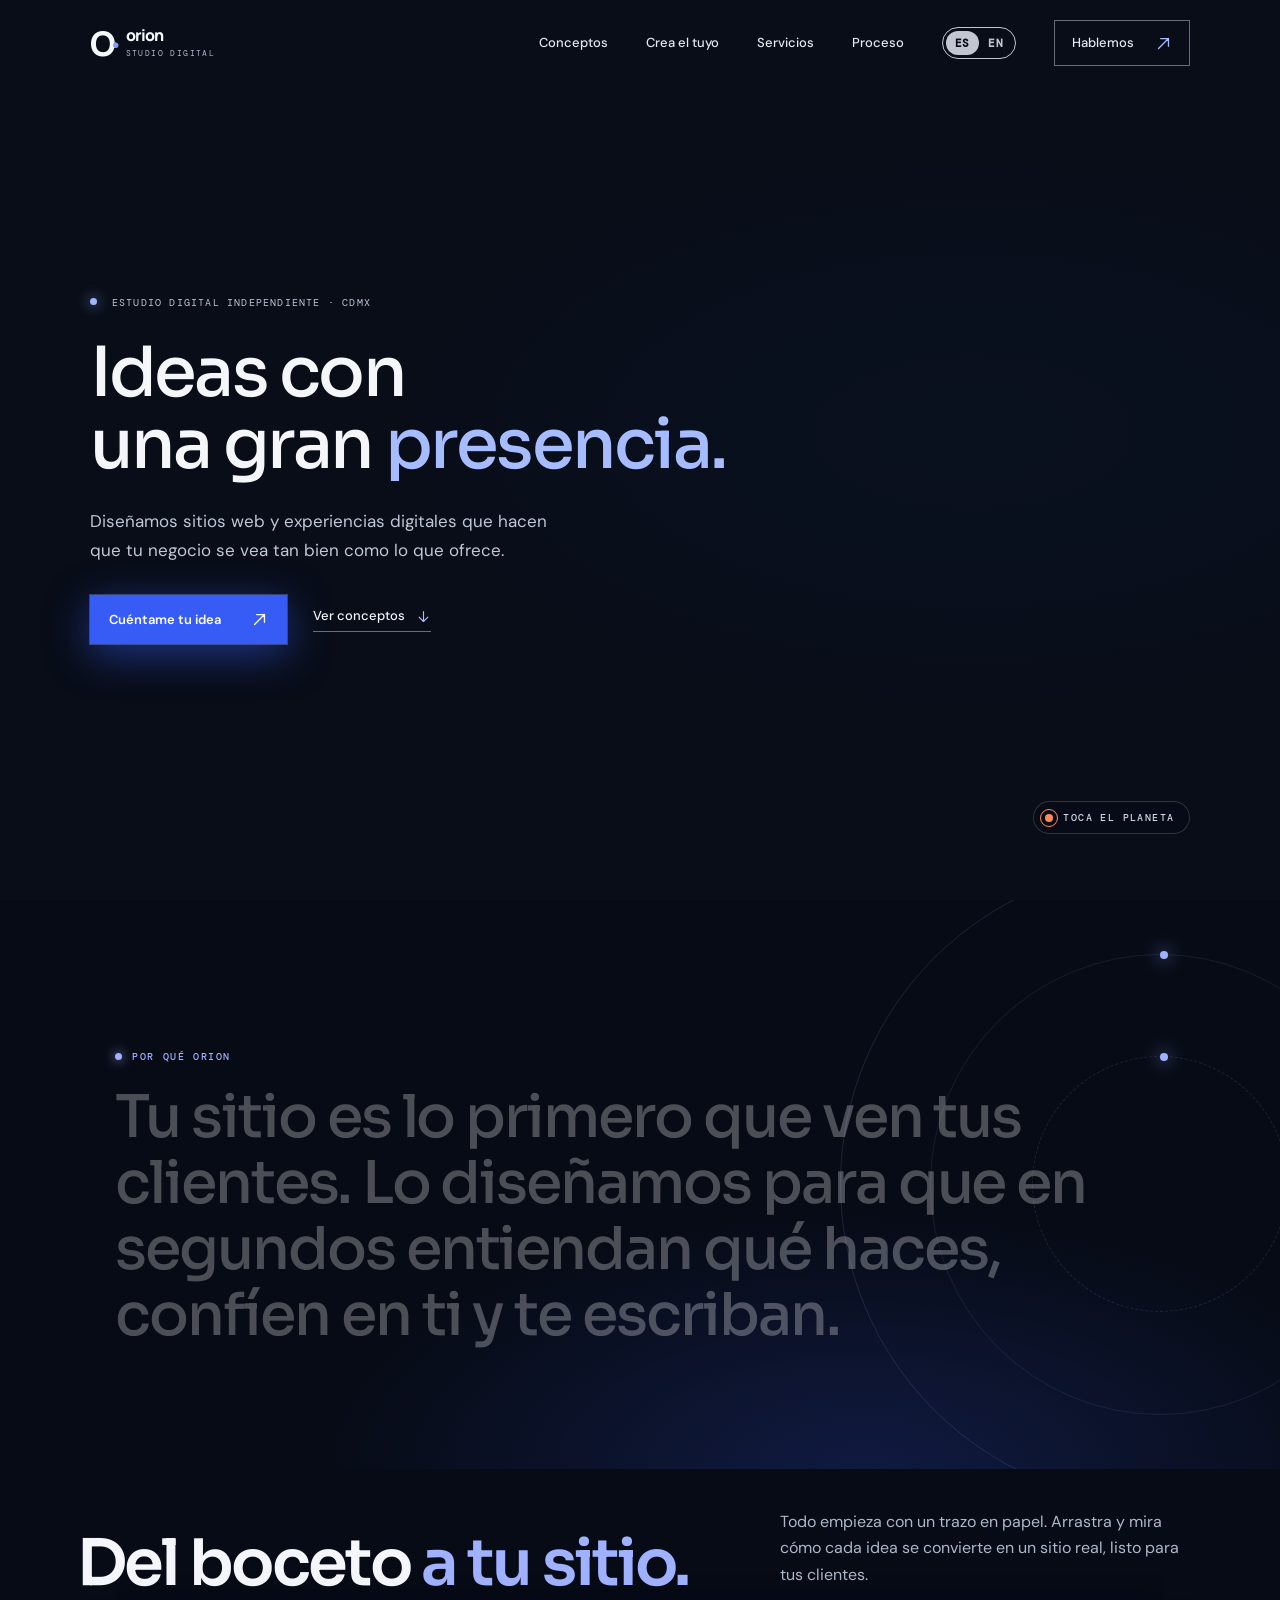
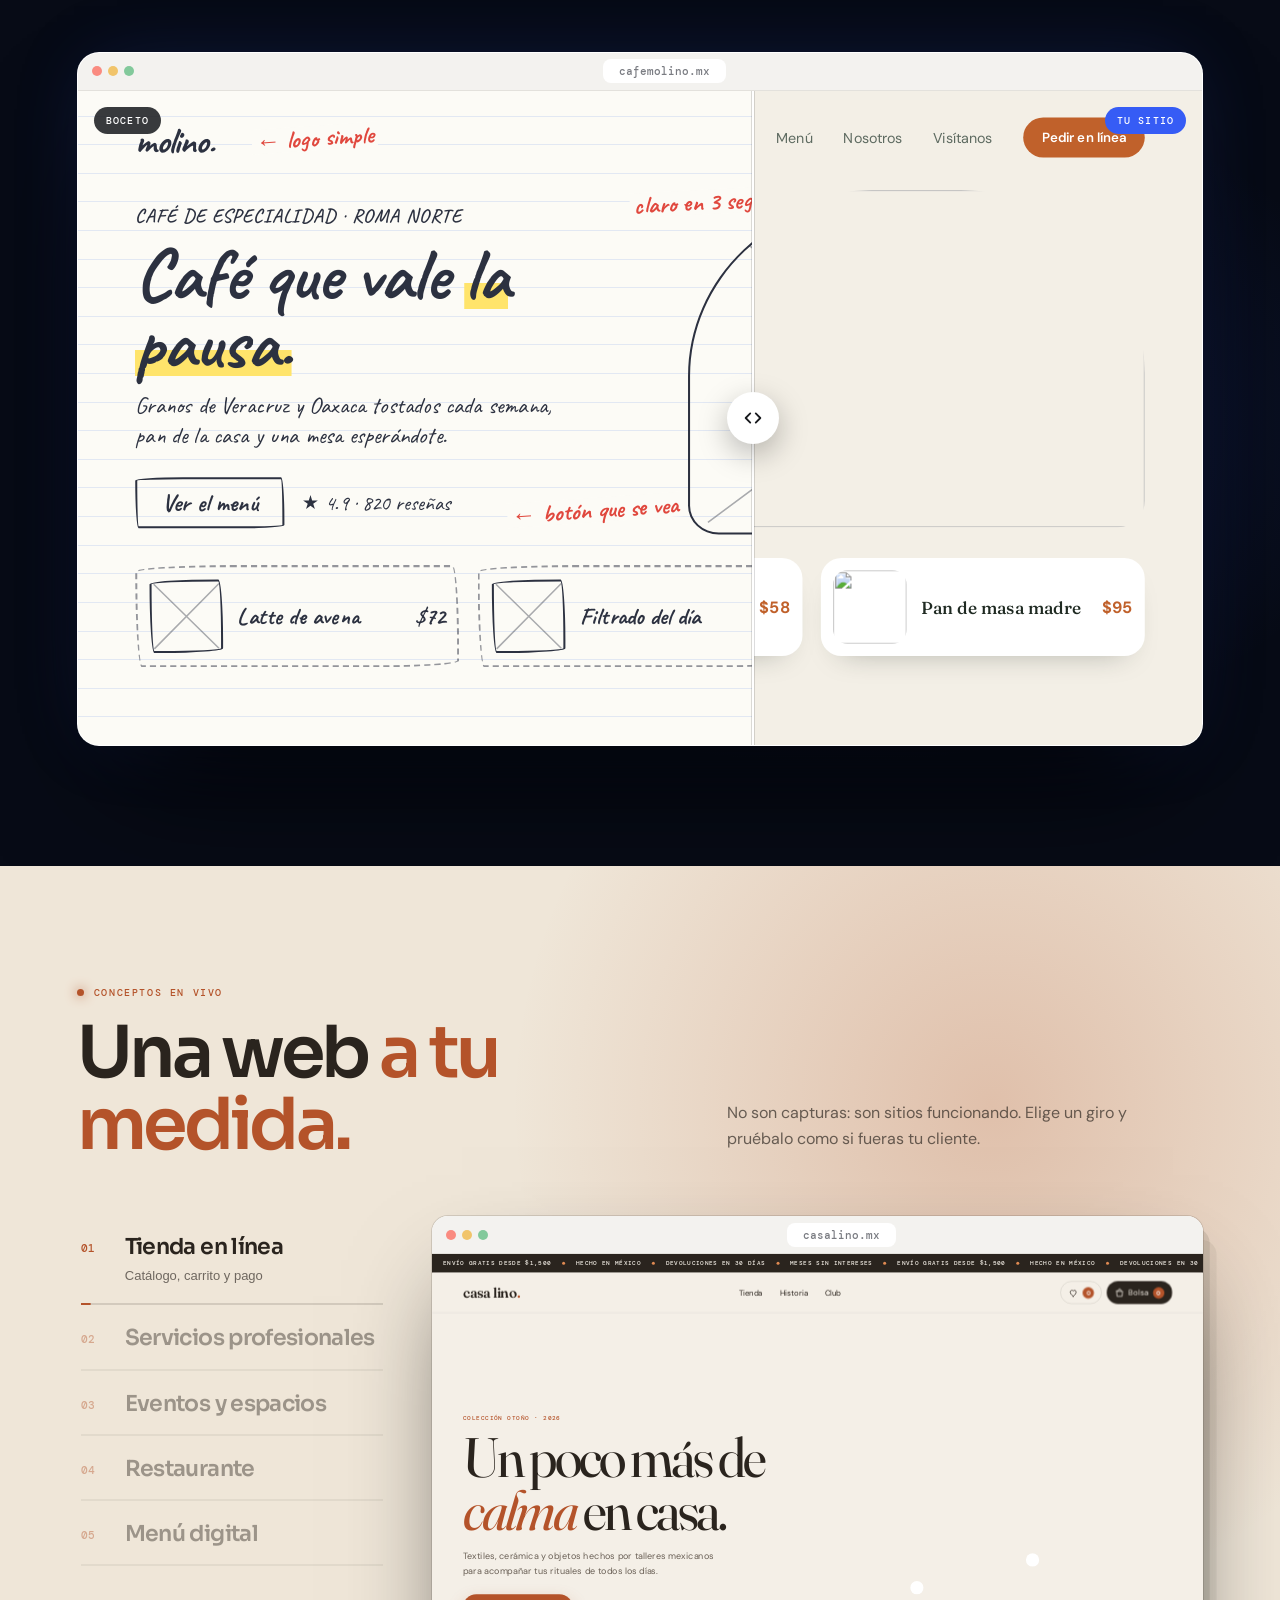
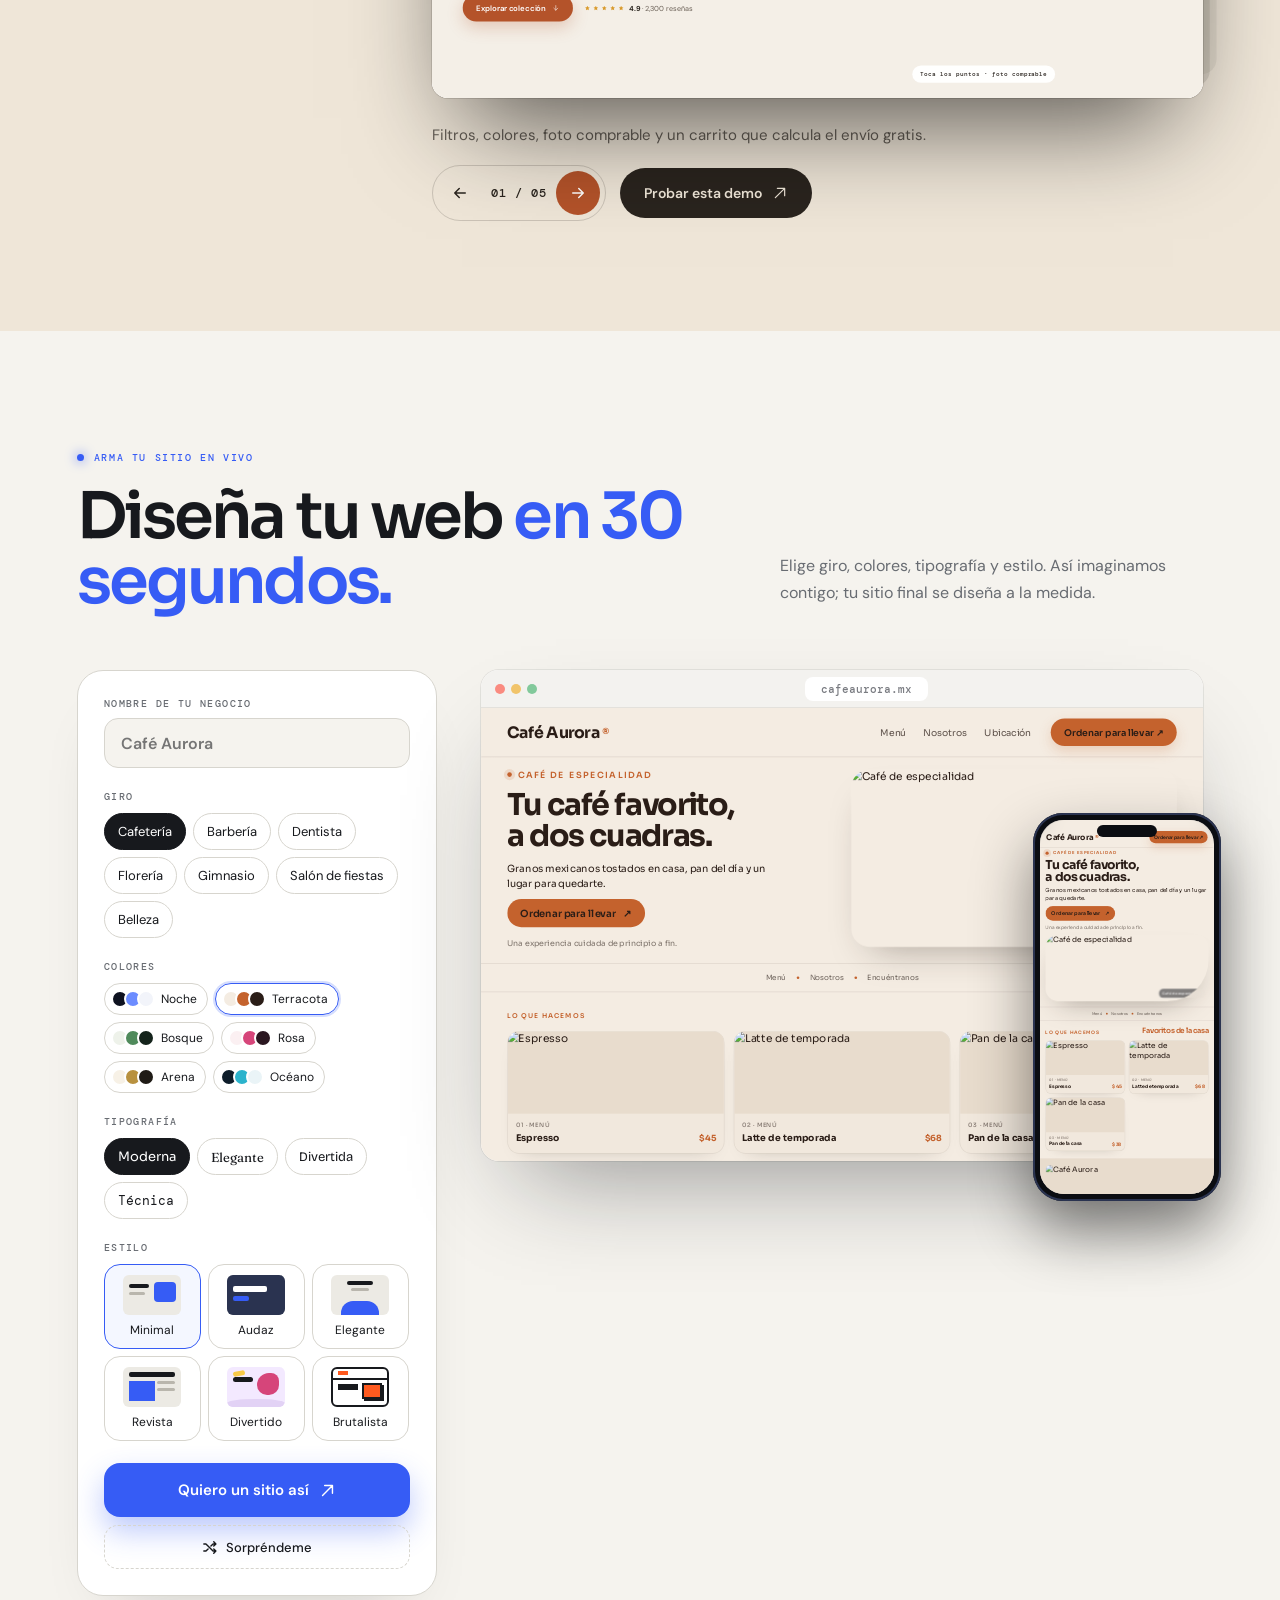
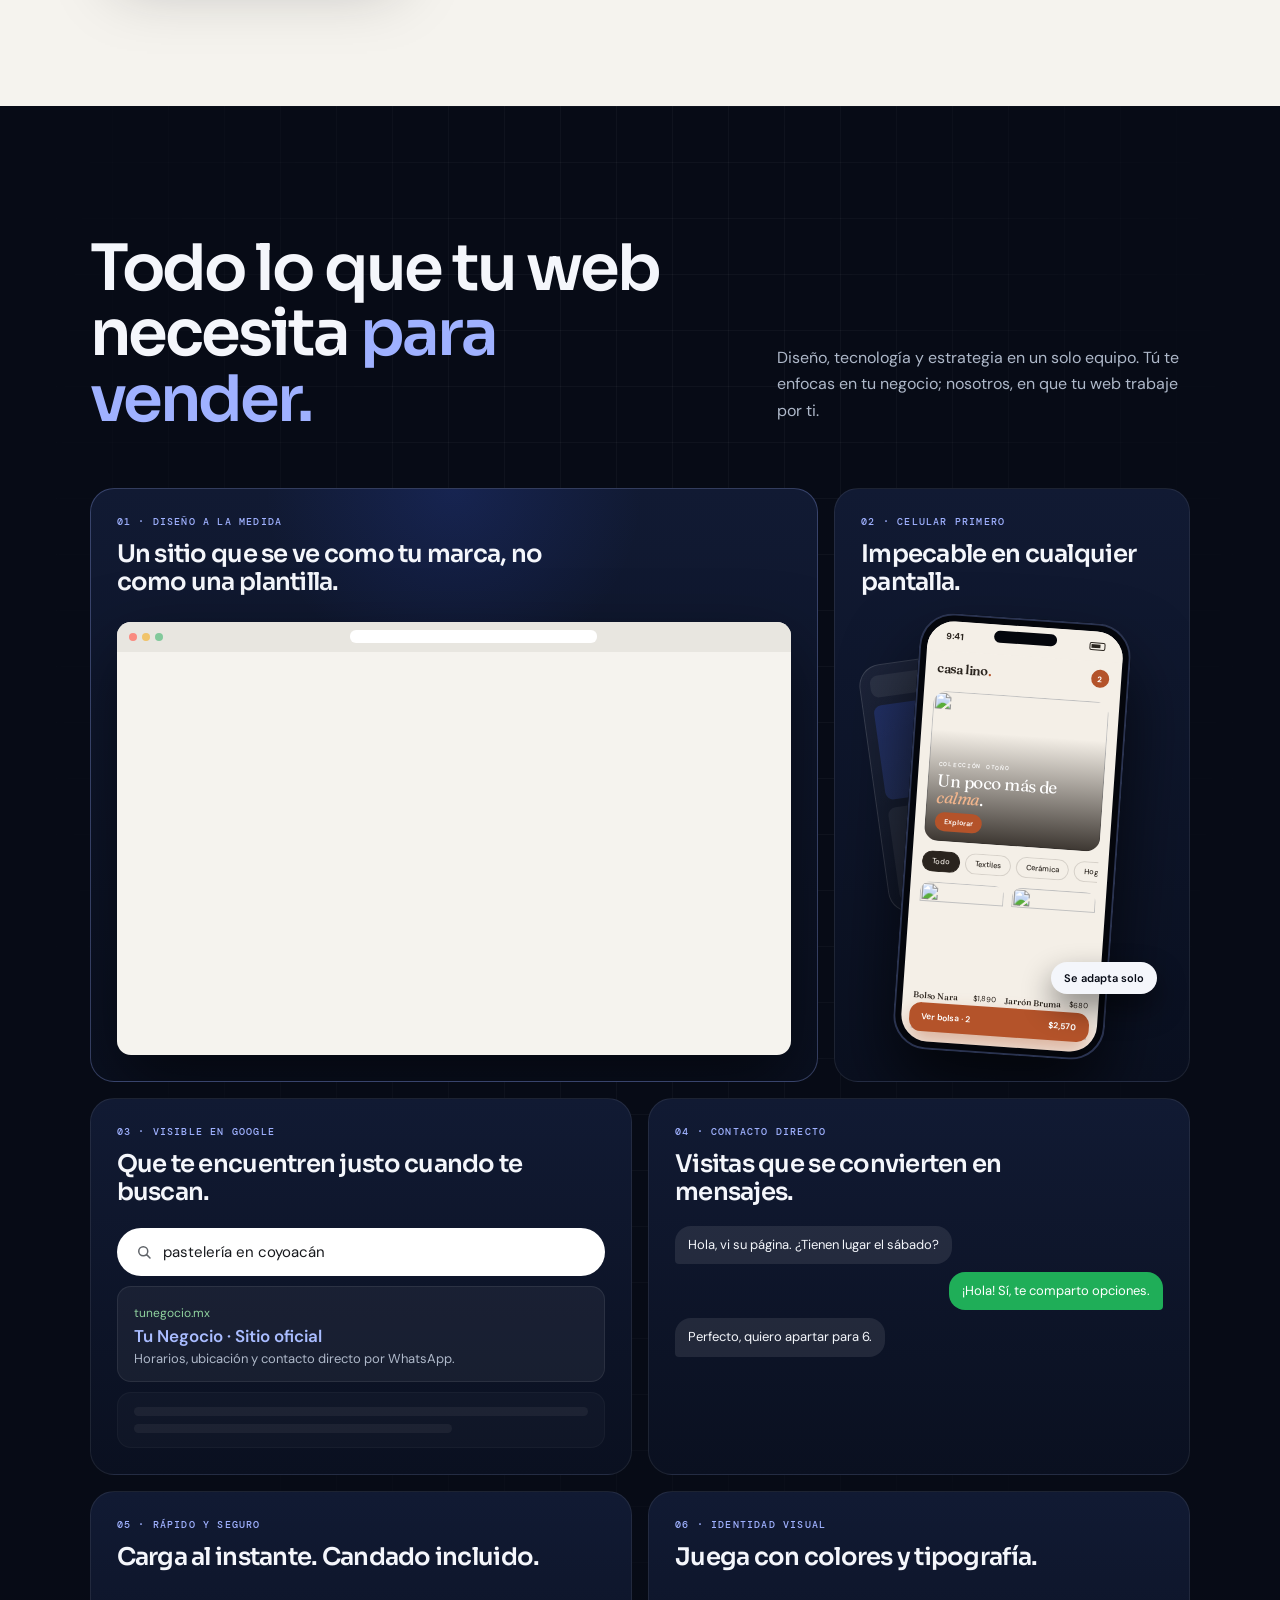
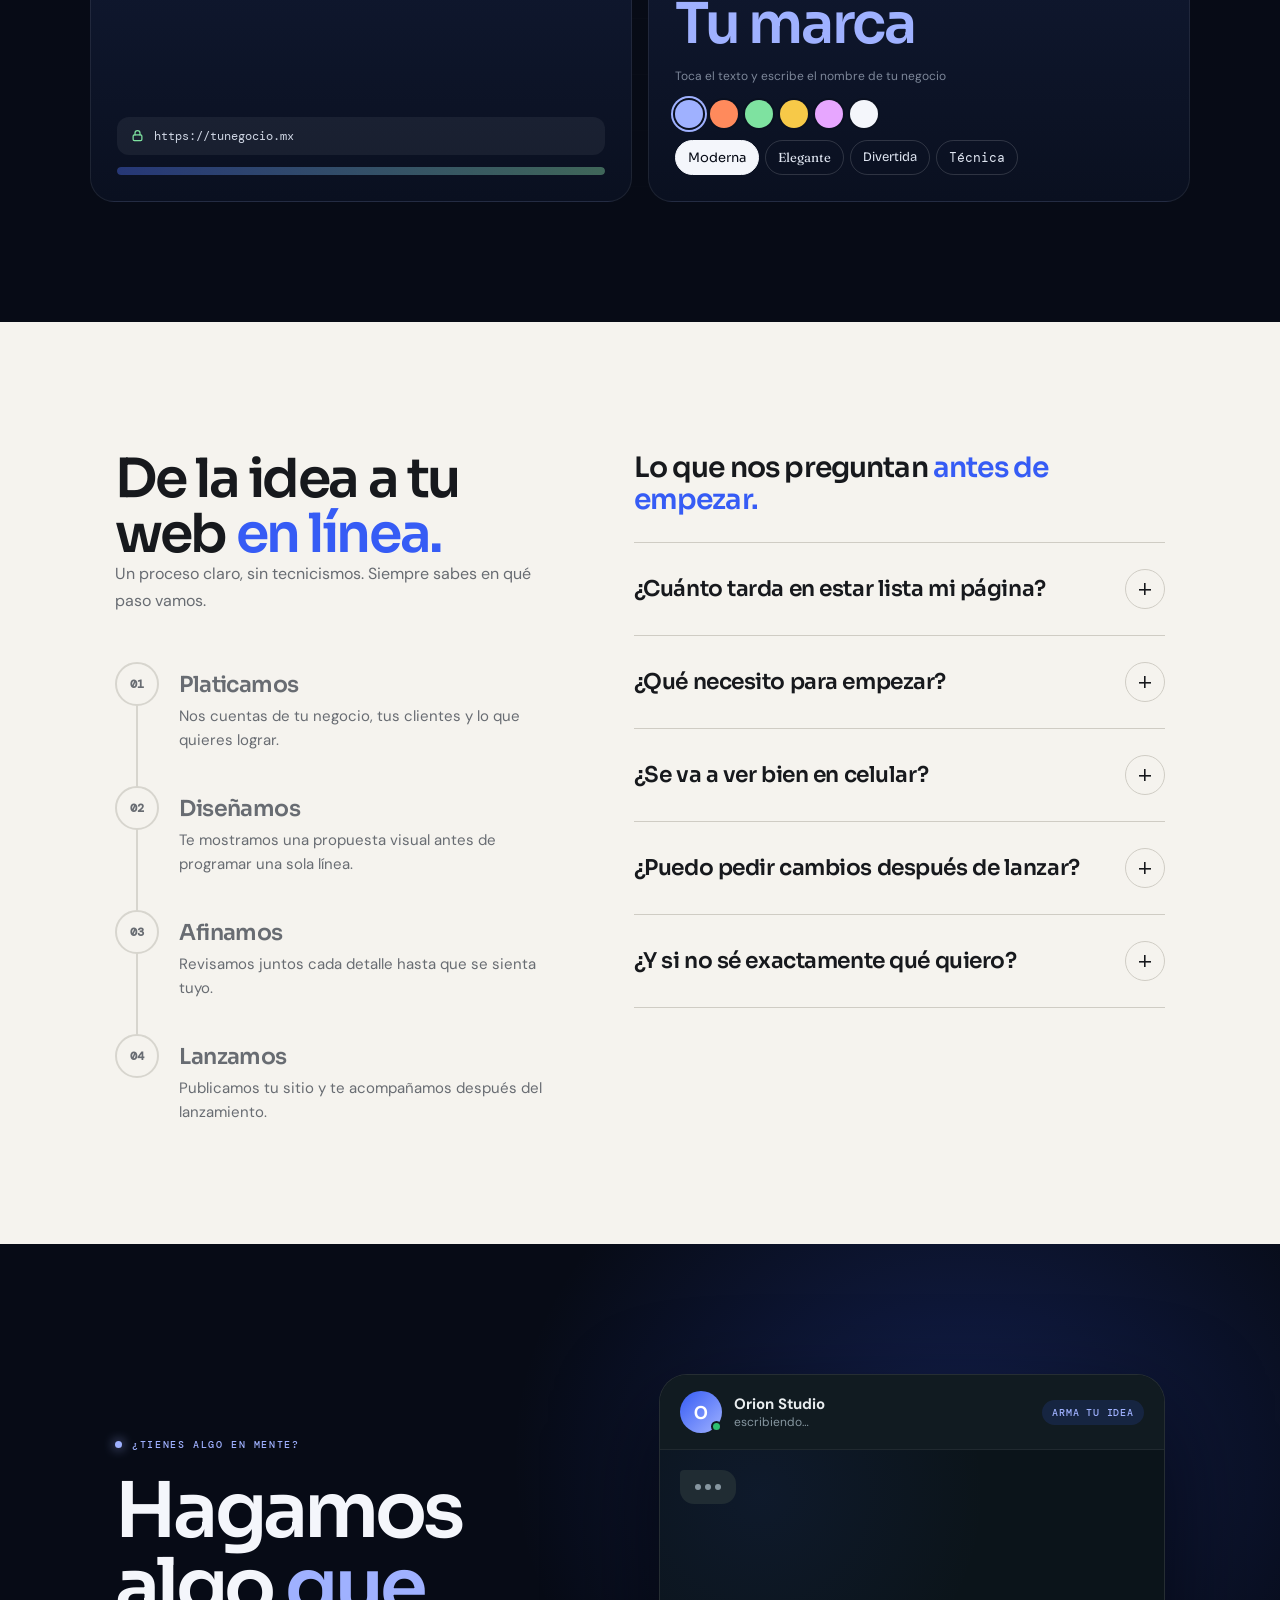
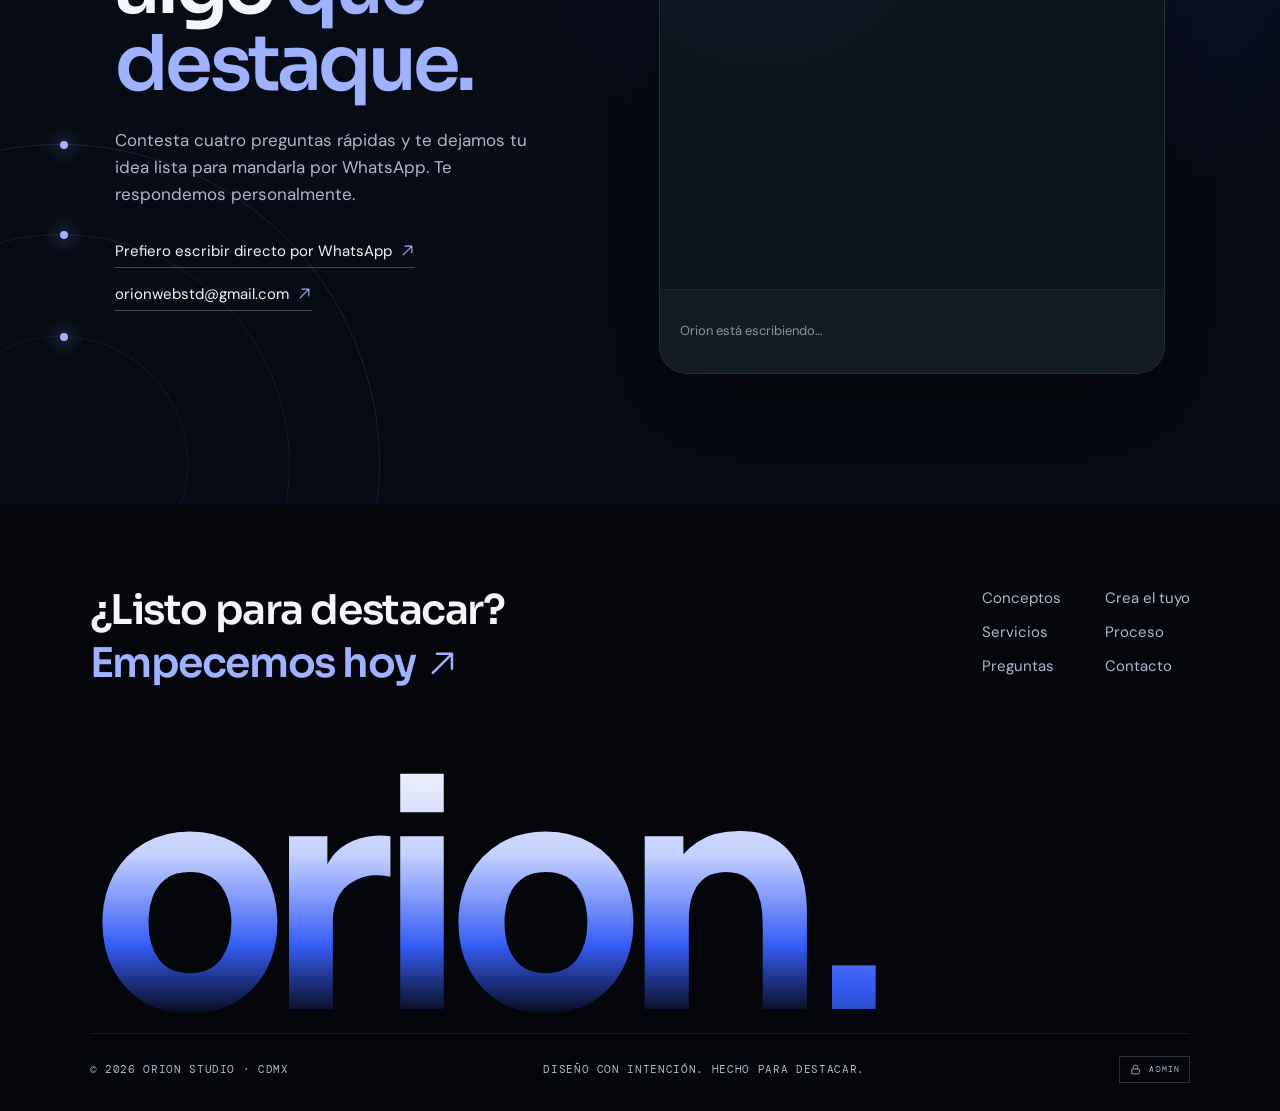
==== commit 811beab3: "La luna comparte su luz con el planeta En lugar de un disparo, se tiende un hilo de luz suave, dorad" ====
--- a/index.html
+++ b/index.html
@@ -334,6 +334,6 @@
   <script src="assets/js/home.js?v=19"></script>
   <script src="assets/js/extras.js?v=16"></script>
   <script src="https://cdnjs.cloudflare.com/ajax/libs/three.js/r128/three.min.js"></script>
-  <script src="assets/js/hero-scene.js?v=18"></script>
+  <script src="assets/js/hero-scene.js?v=19"></script>
 </body>
 </html>
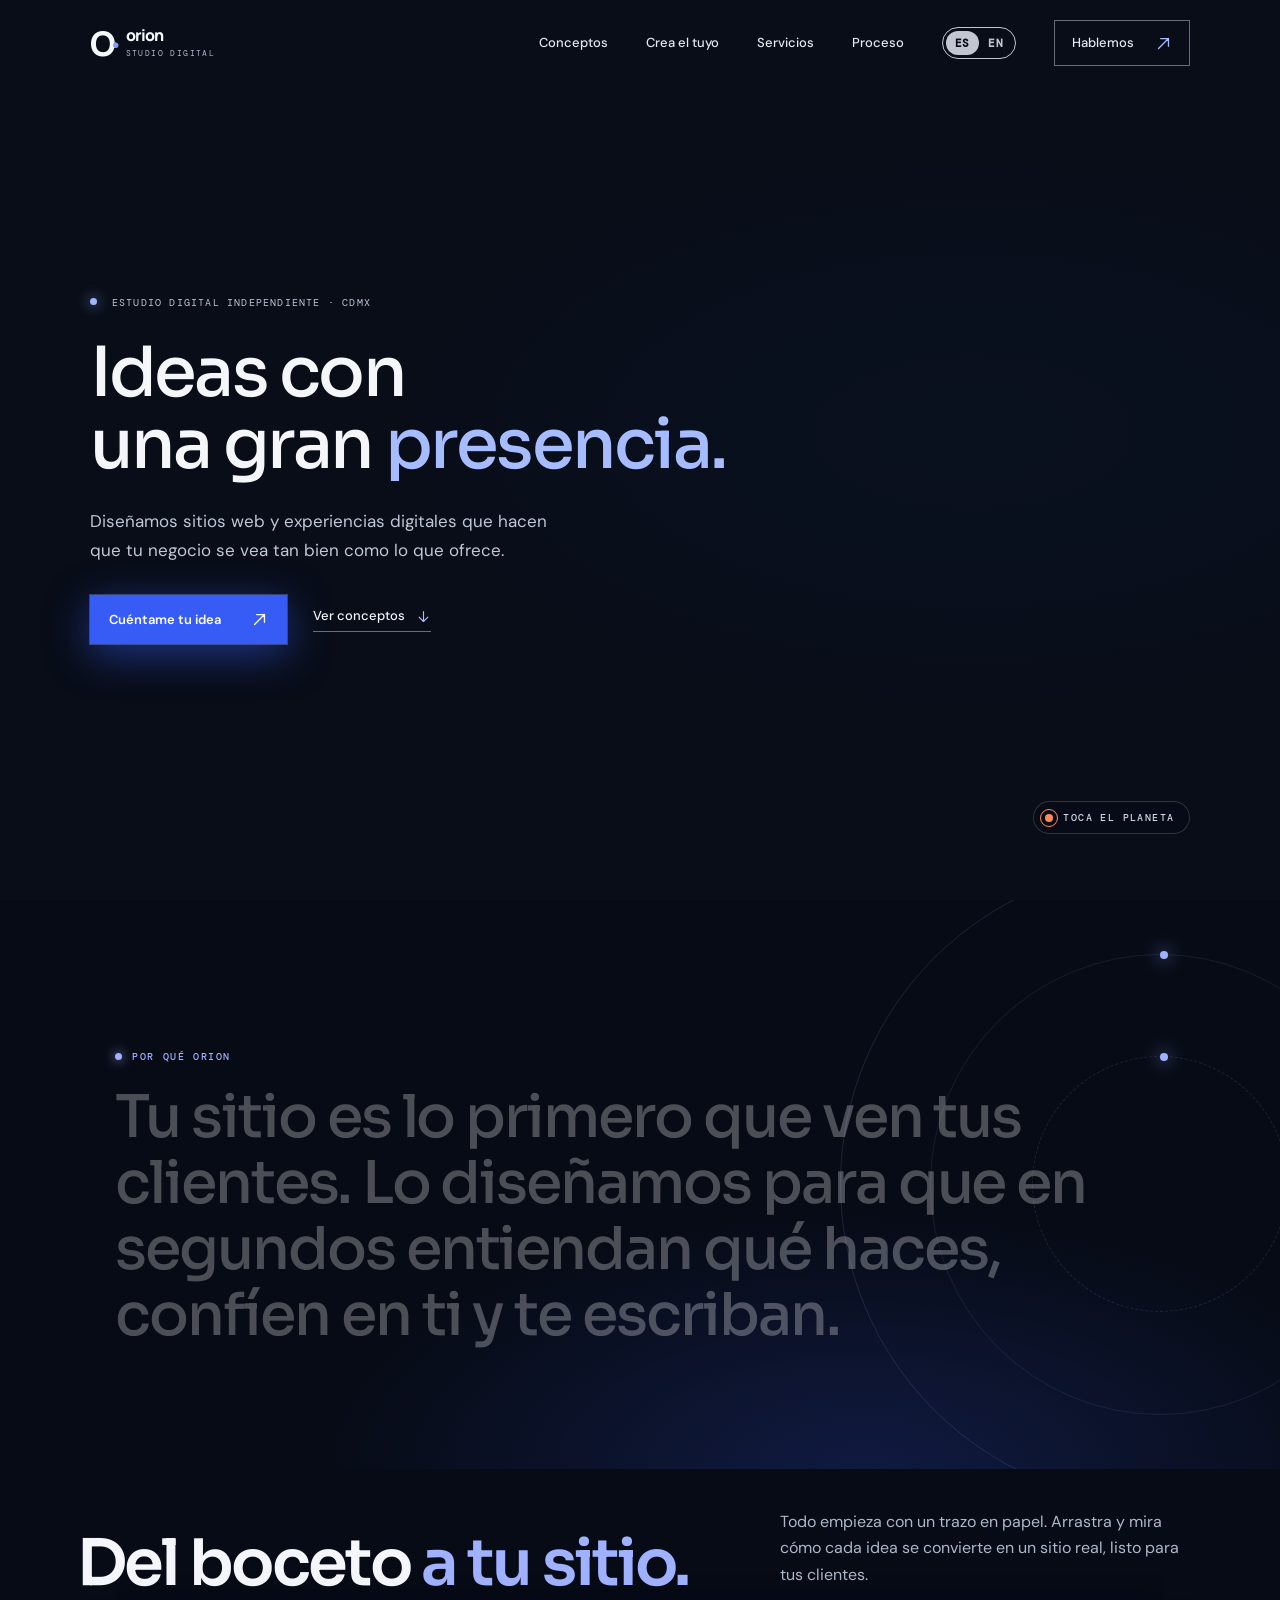
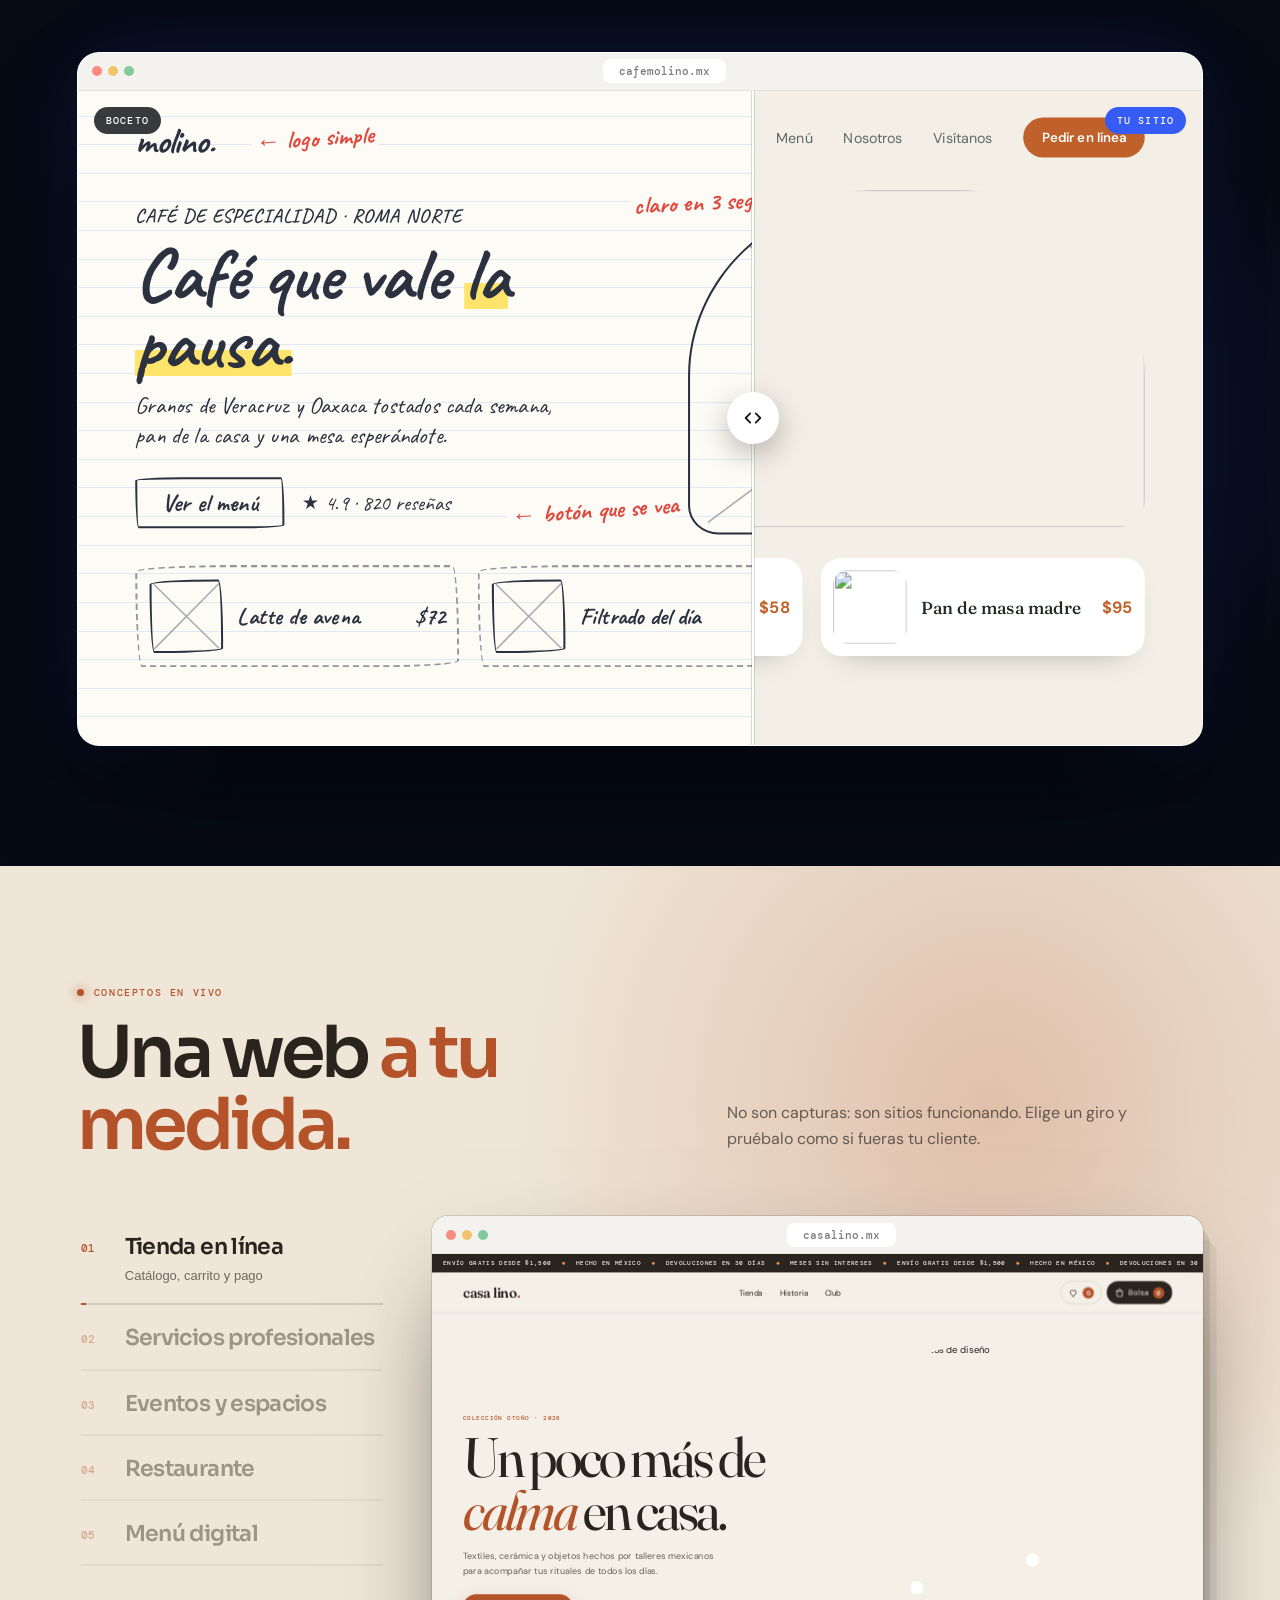
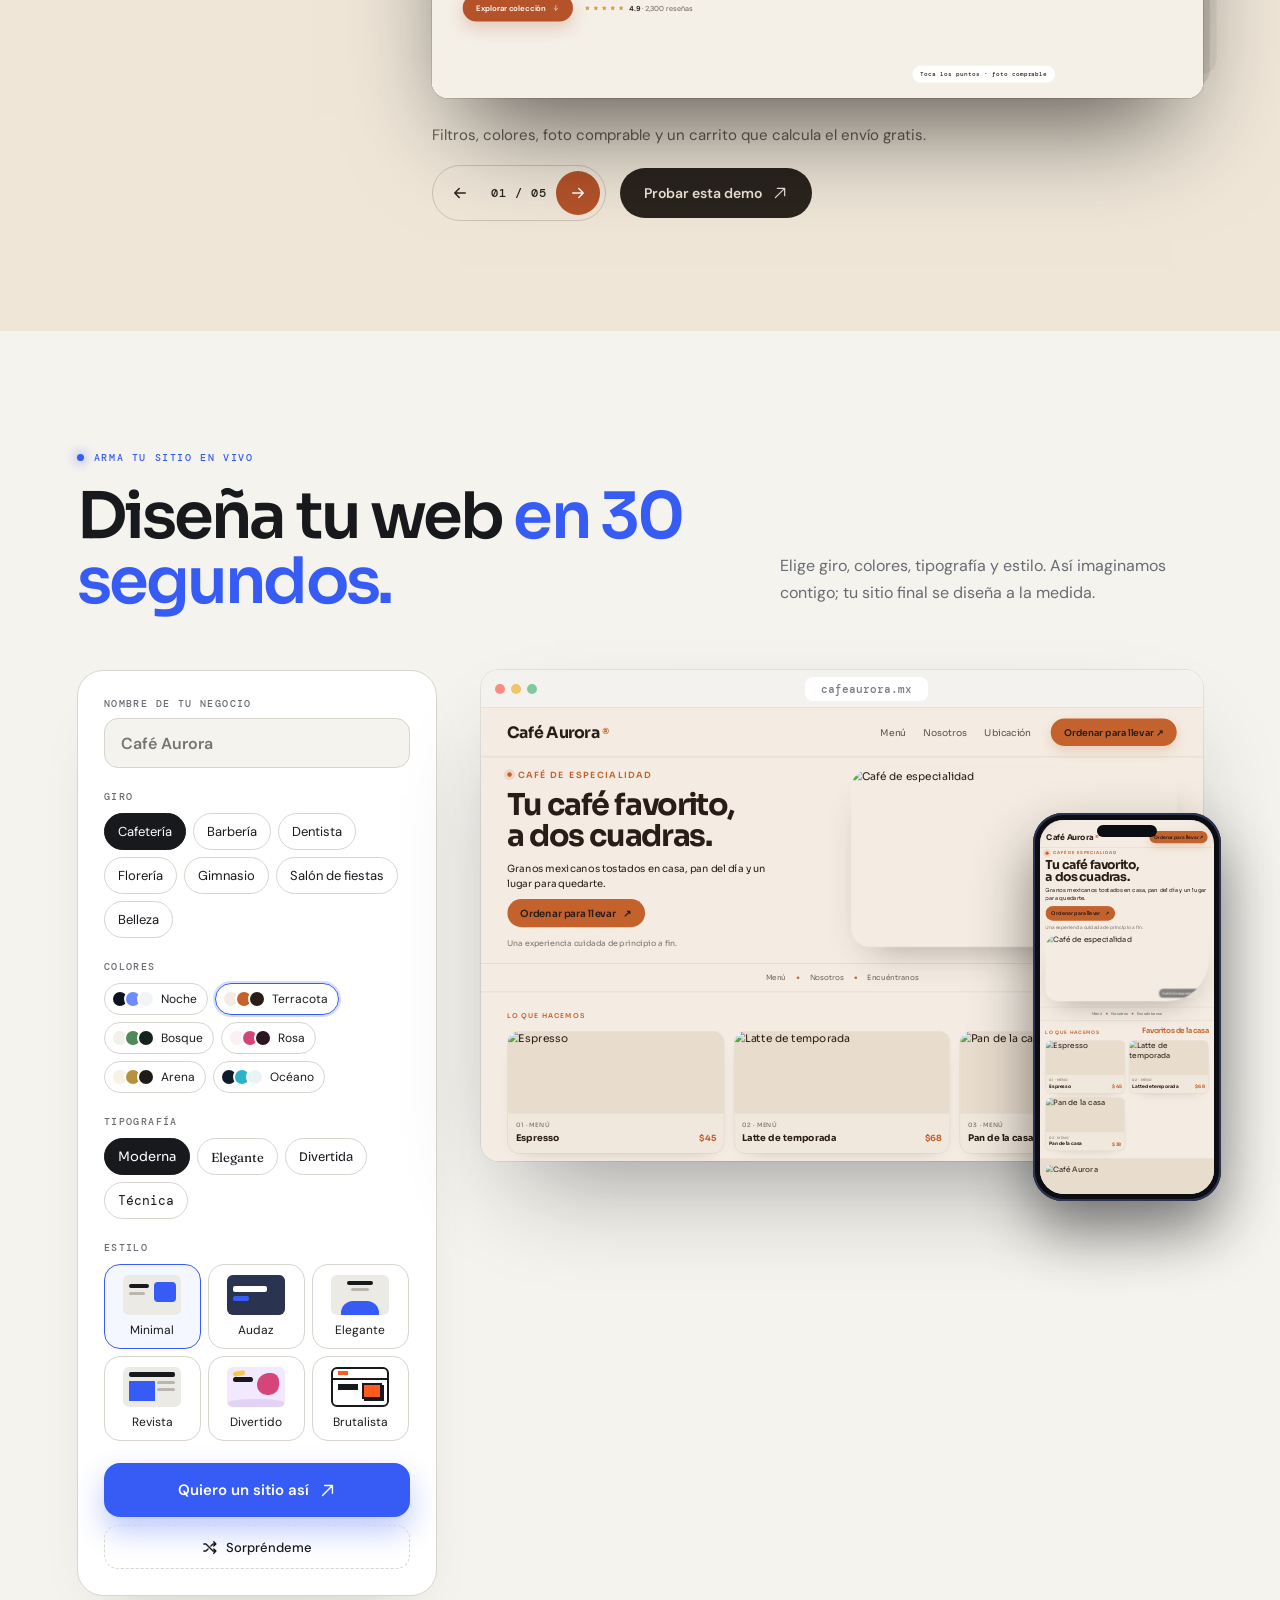
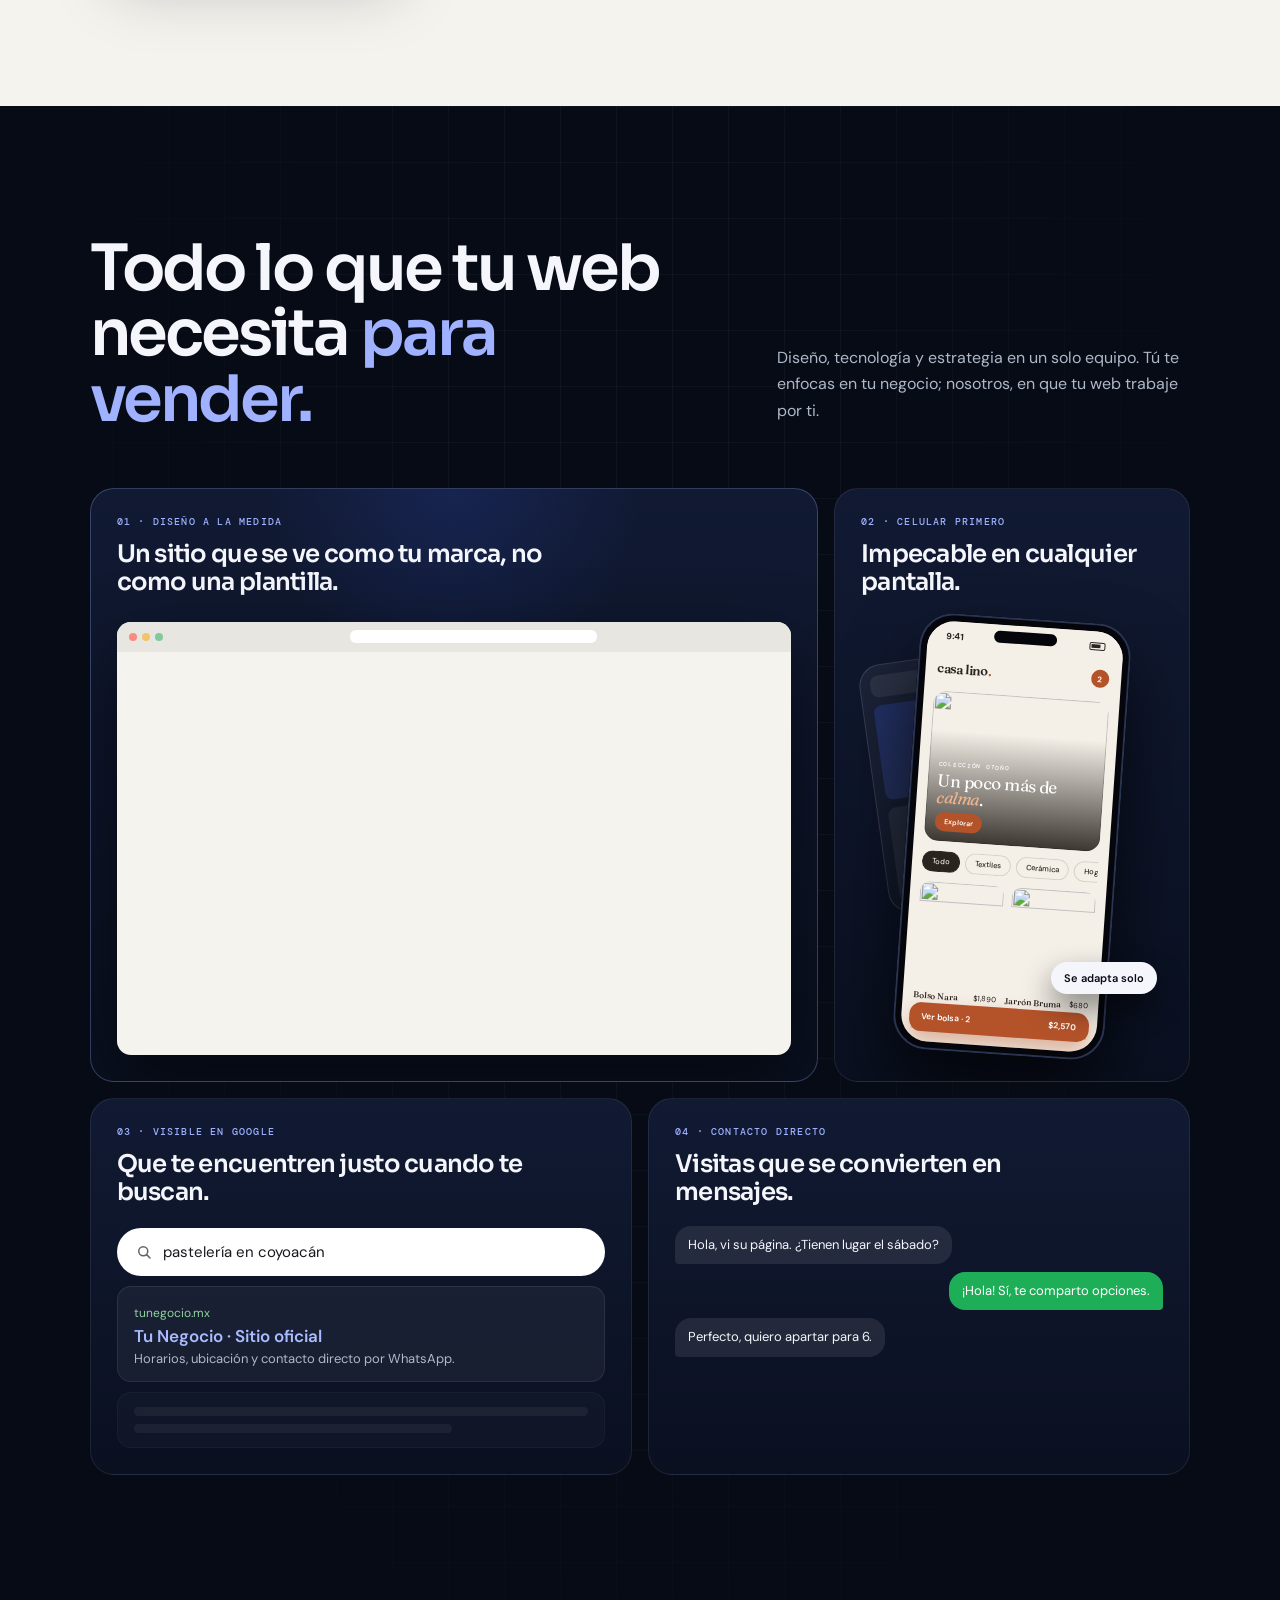
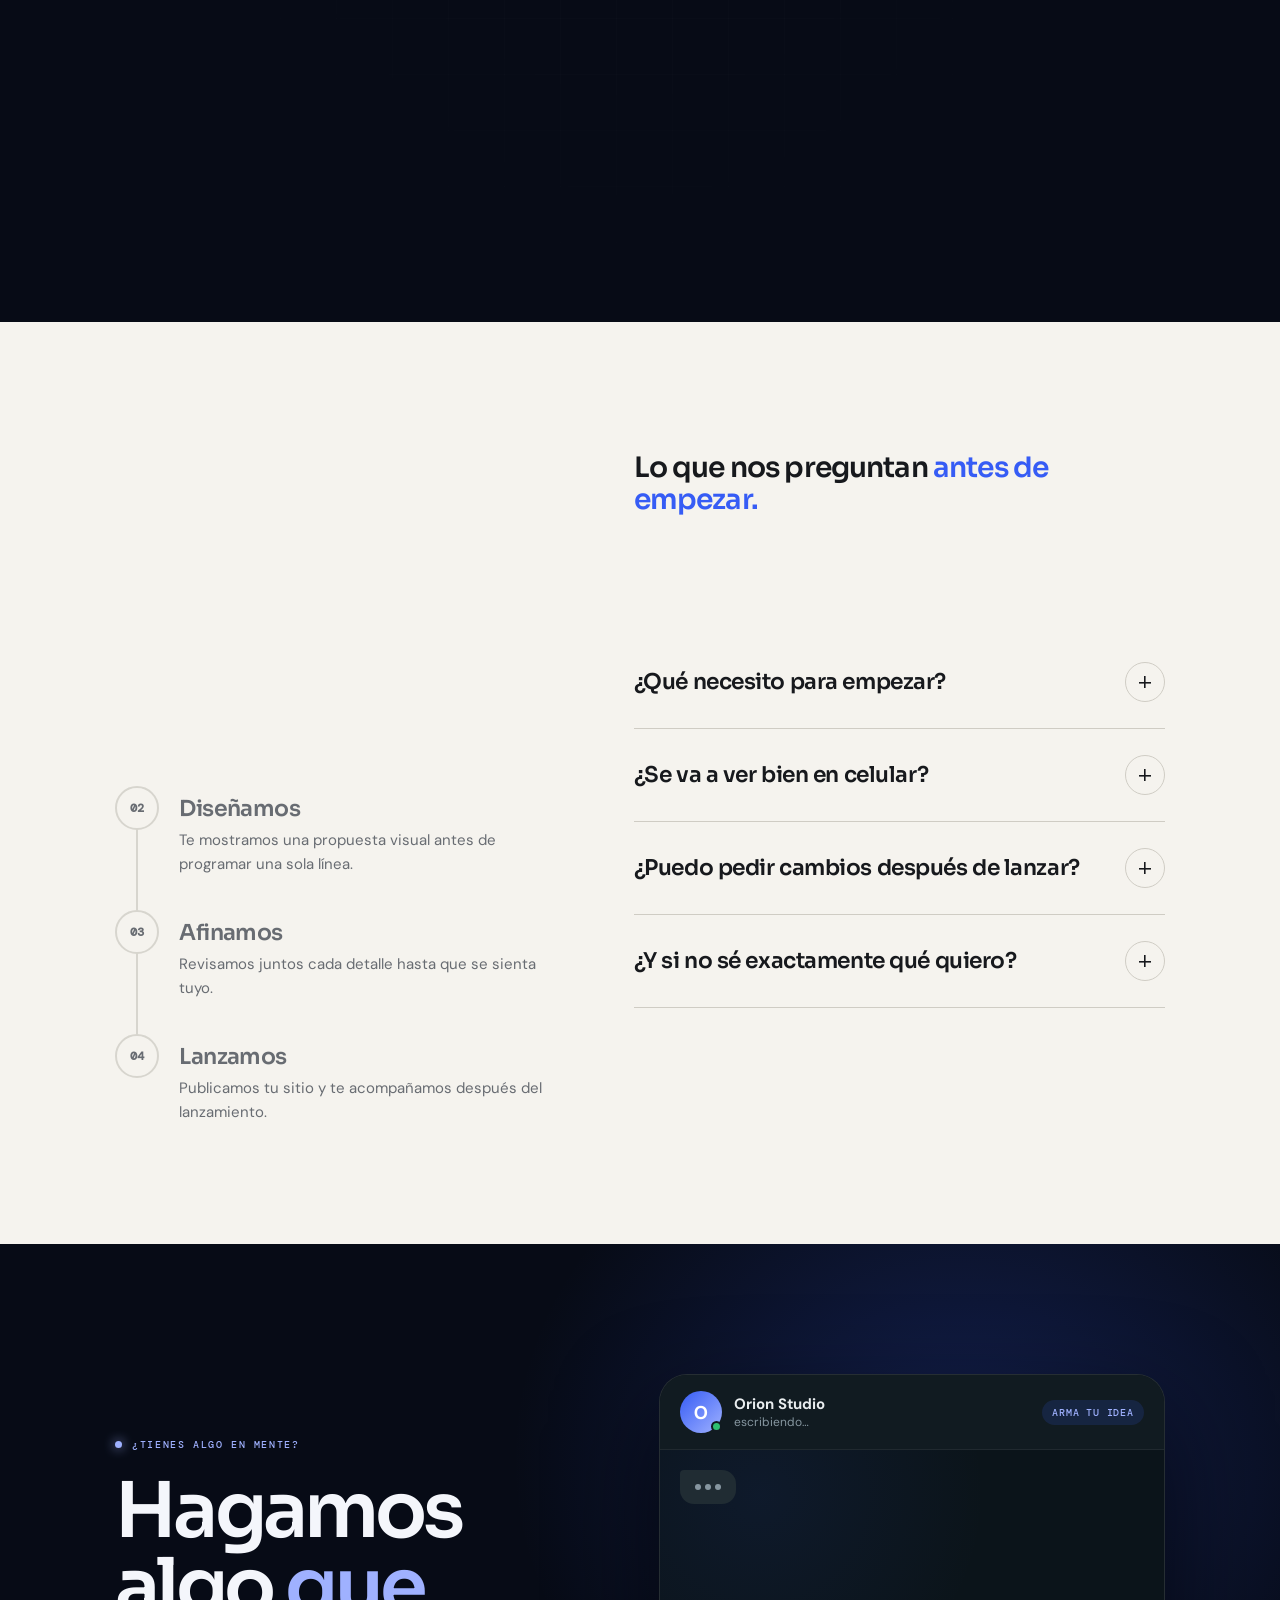
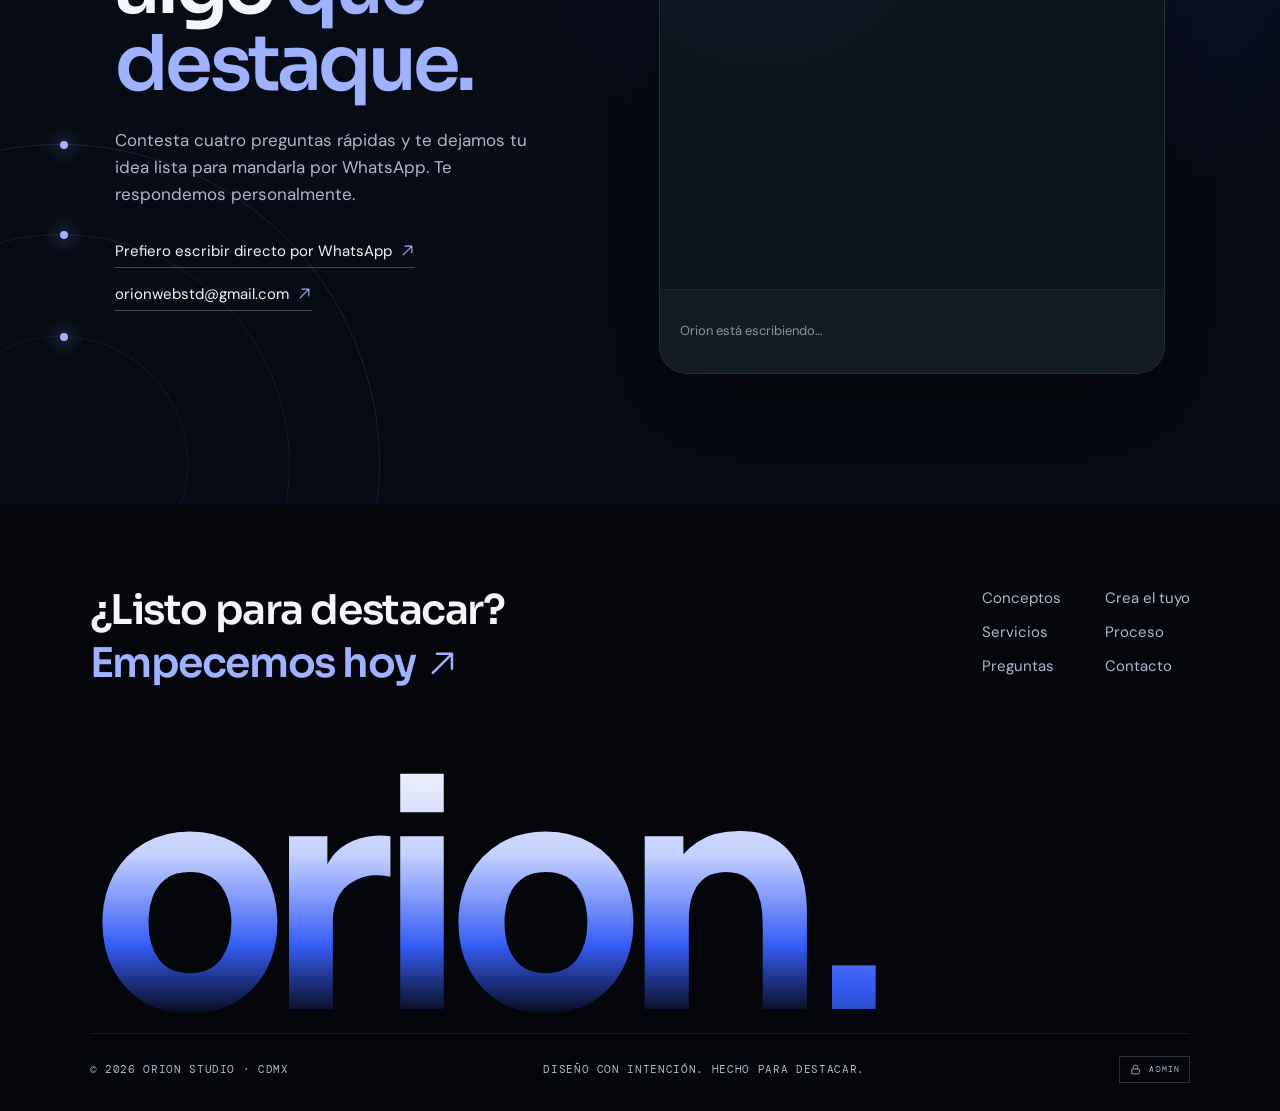
==== commit e1b23e4f: "La energía de la luna entra en la superficie del planeta Se quitan el anillo y el halo planos que se" ====
--- a/index.html
+++ b/index.html
@@ -334,6 +334,6 @@
   <script src="assets/js/home.js?v=19"></script>
   <script src="assets/js/extras.js?v=16"></script>
   <script src="https://cdnjs.cloudflare.com/ajax/libs/three.js/r128/three.min.js"></script>
-  <script src="assets/js/hero-scene.js?v=19"></script>
+  <script src="assets/js/hero-scene.js?v=20"></script>
 </body>
 </html>
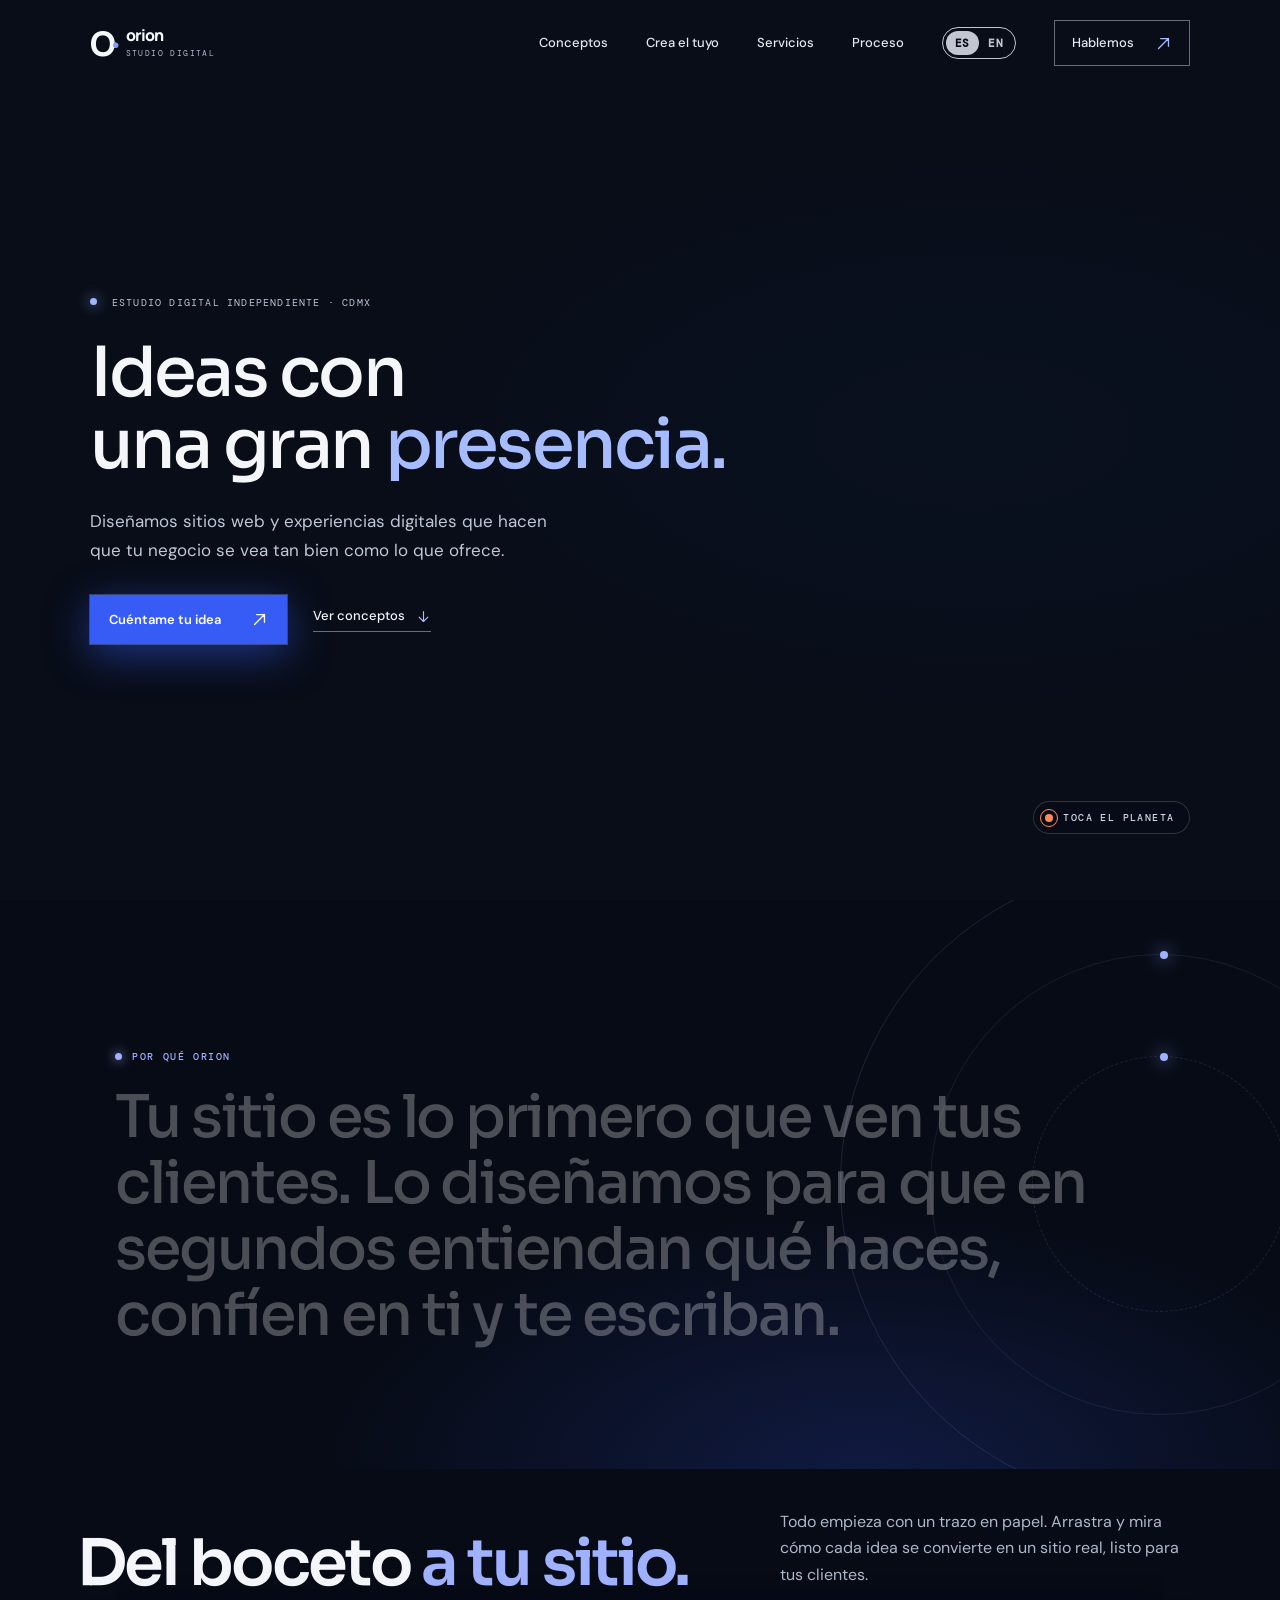
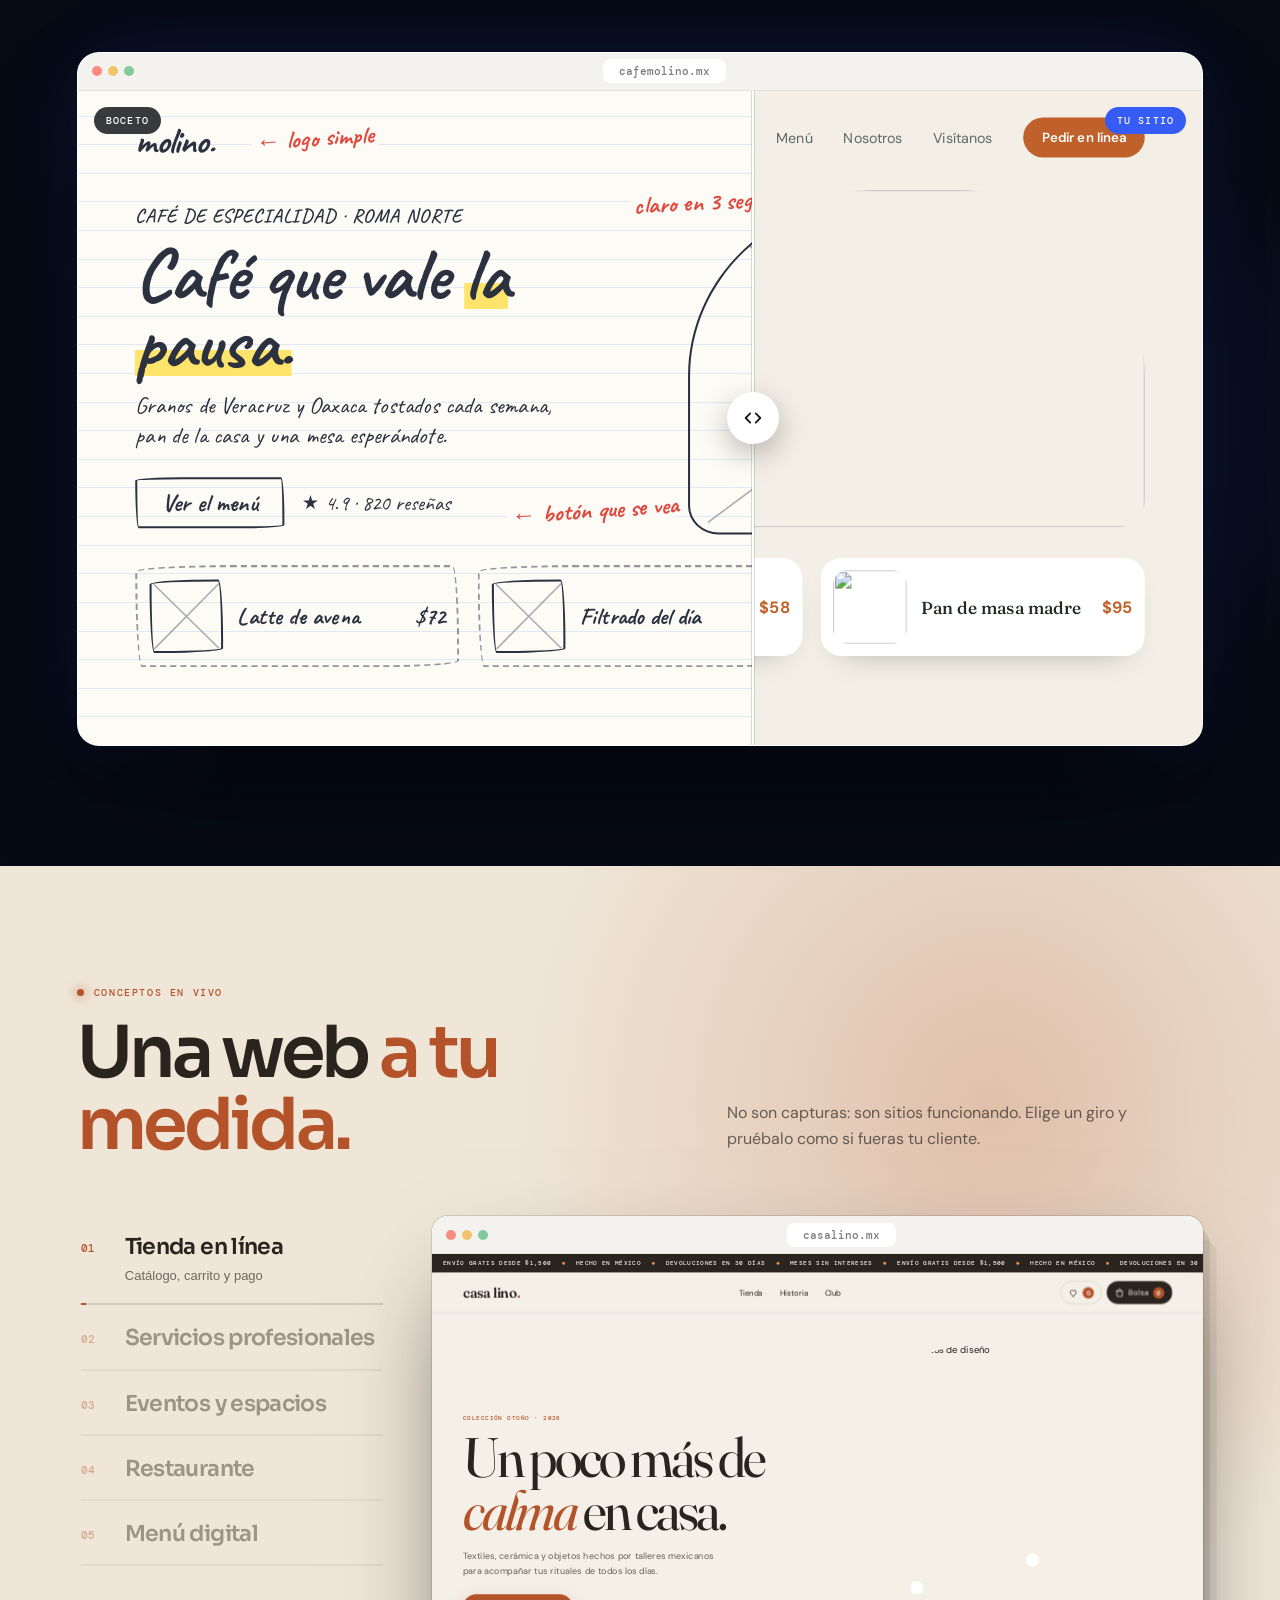
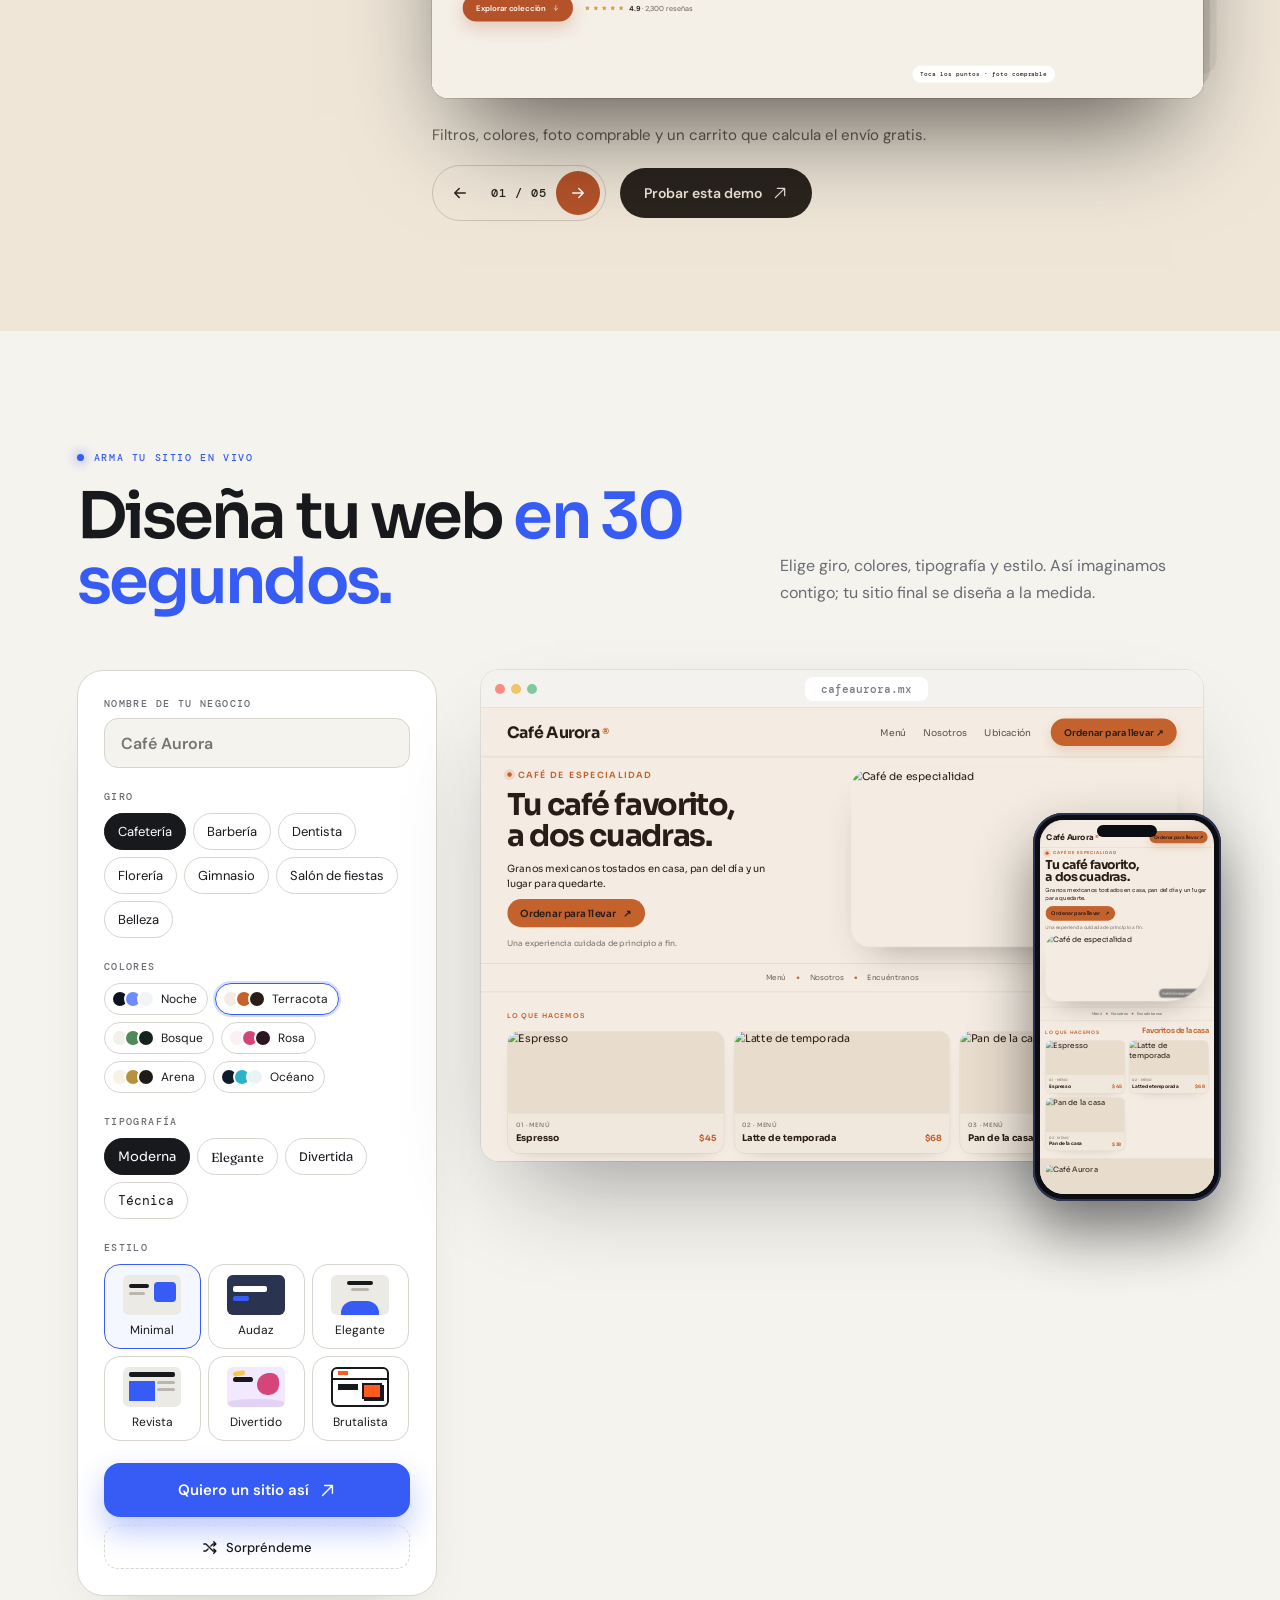
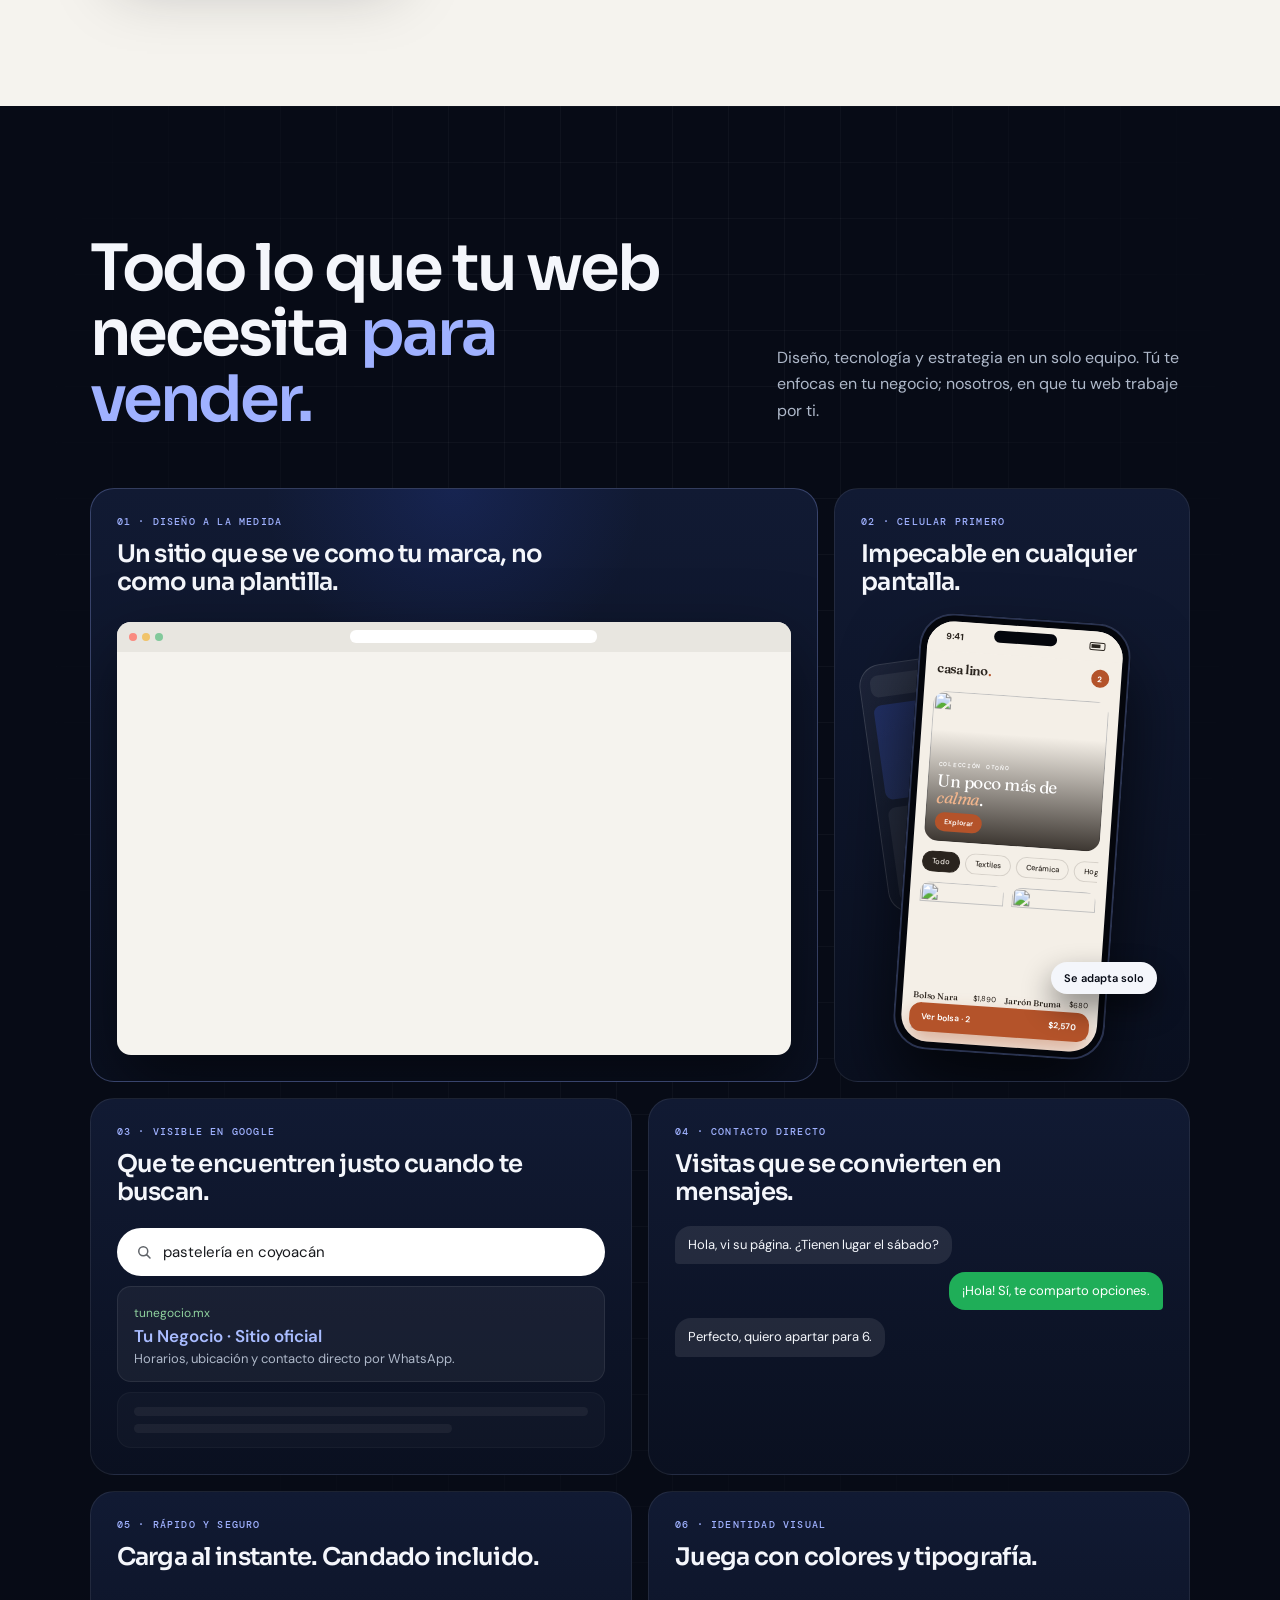
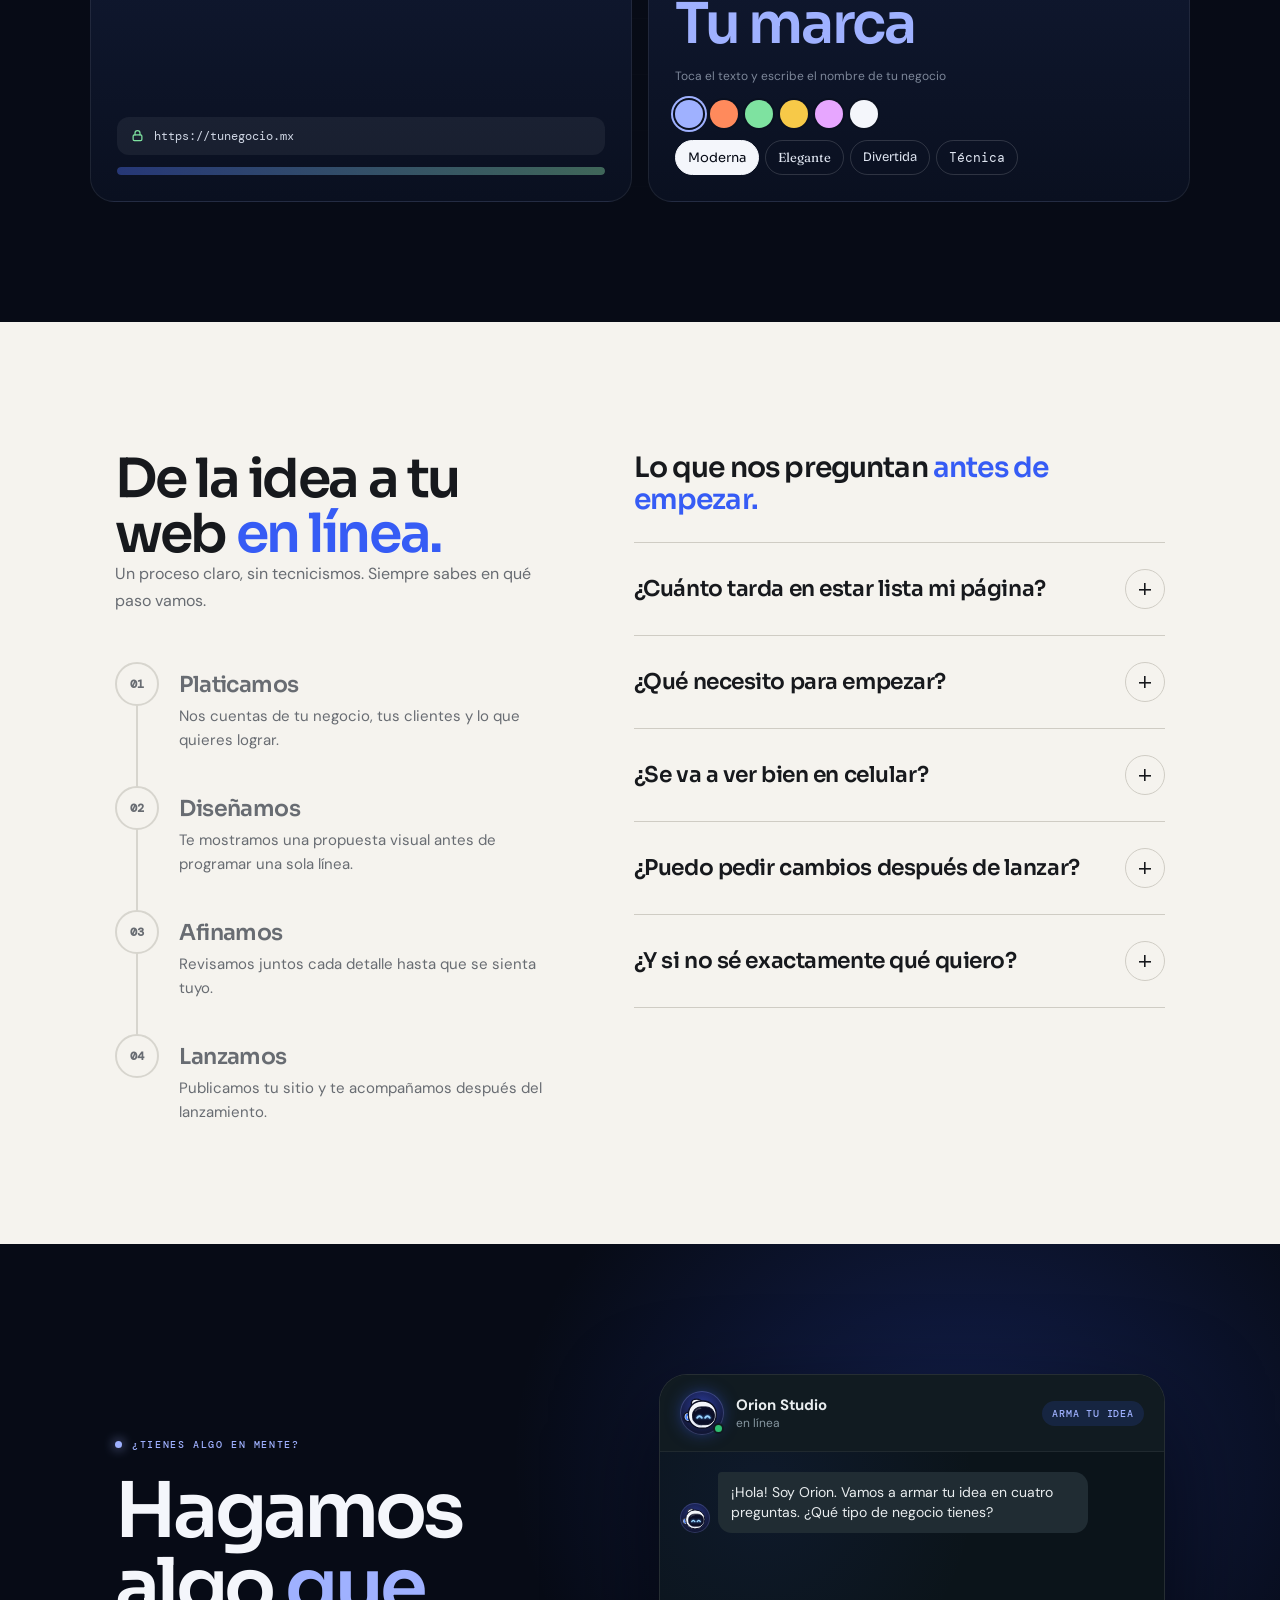
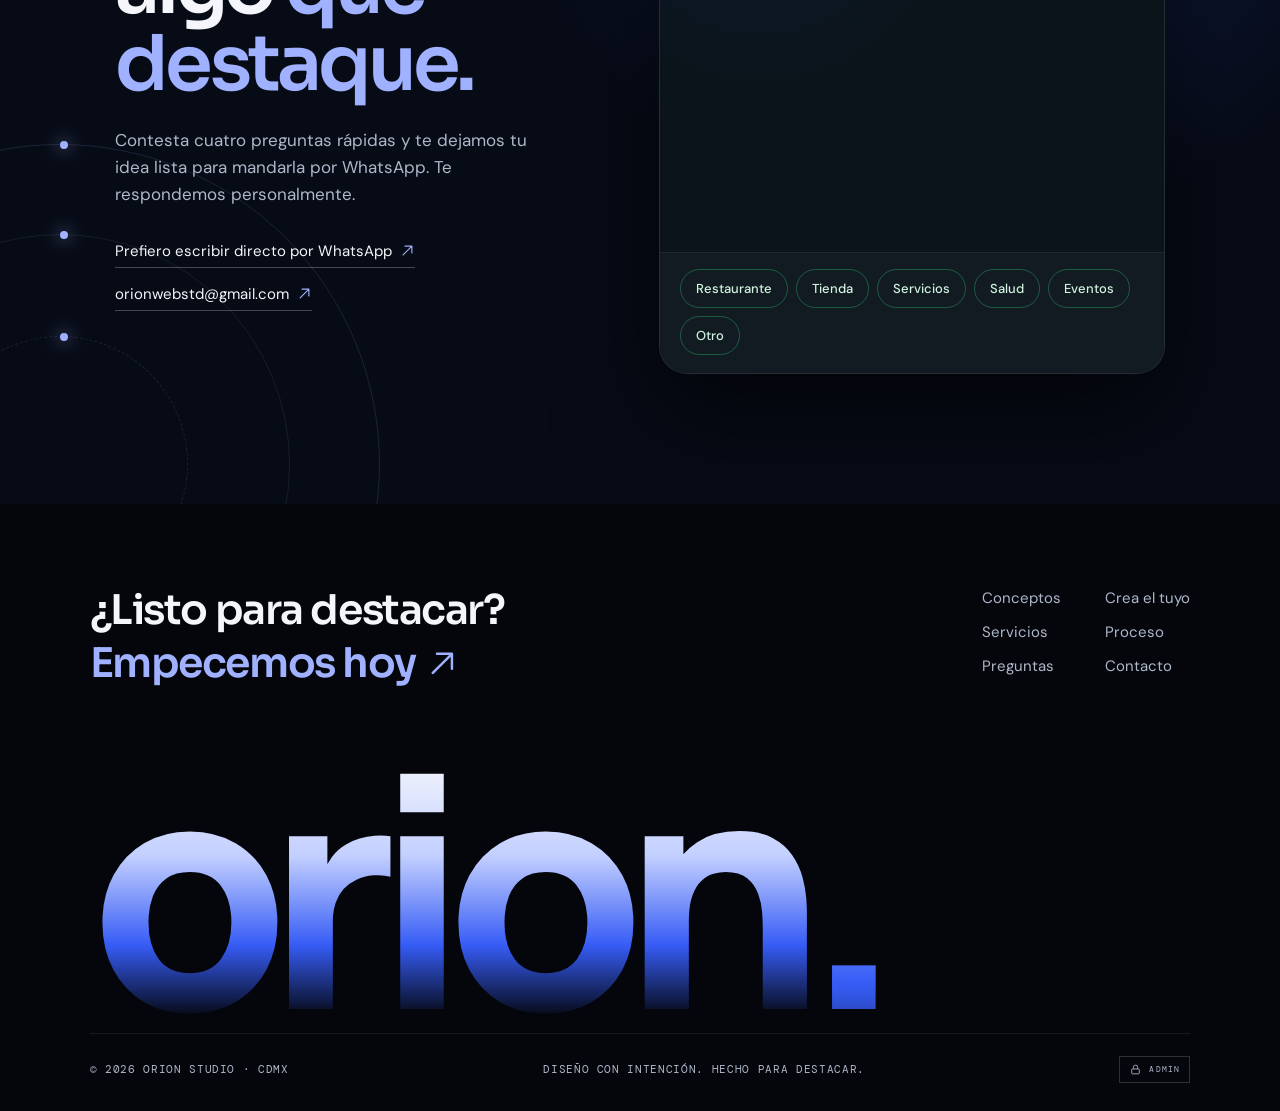
==== commit dc7c97c7: "El robot de Orion contesta en el chat La mascota dibujada en vector aparece en el encabezado y junto" ====
--- a/index.html
+++ b/index.html
@@ -35,7 +35,7 @@
   <link href="https://fonts.googleapis.com/css2?family=Caveat:wght@500;700&family=DM+Mono:wght@400;500&family=DM+Sans:wght@400;500;600;700&family=Manrope:wght@400;500;600;700;800&family=Sora:wght@400;500;600;700&display=swap" rel="stylesheet">
   <link rel="stylesheet" href="assets/css/styles.css?v=14">
   <link rel="stylesheet" href="assets/css/concepts.css?v=13">
-  <link rel="stylesheet" href="assets/css/home.css?v=15">
+  <link rel="stylesheet" href="assets/css/home.css?v=16">
   <link rel="stylesheet" href="assets/css/extras.css?v=20">
 </head>
 <body>
@@ -301,7 +301,7 @@
         </div>
       </div>
       <div class="ox-chatbox" data-chatbox>
-        <div class="ox-chatbox-head"><span class="ox-chatbox-avatar">O<i></i></span><div><b>Orion Studio</b><small data-chat-status>en línea</small></div><span class="ox-chatbox-tag">Arma tu idea</span></div>
+        <div class="ox-chatbox-head"><span class="ox-chatbox-avatar"><svg class="ox-bot" viewBox="0 0 64 64" aria-hidden="true"><ellipse class="ox-bot-shell" cx="23" cy="14" rx="9" ry="7"/><circle class="ox-bot-shell" cx="9.5" cy="37" r="8"/><circle class="ox-bot-ear" cx="9.5" cy="37" r="4.4"/><rect class="ox-bot-shell" x="9" y="10" width="47" height="46" rx="22"/><path class="ox-bot-shade" d="M16.5 41c2.6 6.8 7.6 9.8 14.5 10.4"/><rect class="ox-bot-visor" x="16" y="20" width="37" height="30" rx="14"/><path class="ox-bot-shine" d="M21 27c2-3 5-4.5 9-4.5"/><g class="ox-bot-eyes"><g class="ox-bot-happy"><path d="M24 38.5q3.8-6 7.6 0"/><path d="M37.4 38.5q3.8-6 7.6 0"/></g><g class="ox-bot-open"><rect x="25.6" y="31" width="5" height="8.5" rx="2.5"/><rect x="38.4" y="31" width="5" height="8.5" rx="2.5"/></g></g></svg><i></i></span><div><b>Orion Studio</b><small data-chat-status>en línea</small></div><span class="ox-chatbox-tag">Arma tu idea</span></div>
         <div class="ox-chatbox-body" data-chat-body aria-live="polite"></div>
         <div class="ox-chatbox-input" data-chat-input></div>
       </div>
@@ -331,7 +331,7 @@
   <script src="assets/js/i18n.js?v=14"></script>
   <script src="assets/js/concepts.js?v=13"></script>
   <script src="assets/js/main.js?v=17"></script>
-  <script src="assets/js/home.js?v=19"></script>
+  <script src="assets/js/home.js?v=20"></script>
   <script src="assets/js/extras.js?v=16"></script>
   <script src="https://cdnjs.cloudflare.com/ajax/libs/three.js/r128/three.min.js"></script>
   <script src="assets/js/hero-scene.js?v=20"></script>
--- a/assets/css/home.css
+++ b/assets/css/home.css
@@ -392,7 +392,40 @@
 /* ------------------------------------------------------------ Contacto: conversación */
 .ox-chatbox{display:flex;flex-direction:column;height:600px;overflow:hidden;border:1px solid #ffffff1c;border-radius:28px;background:#0b141a;box-shadow:0 40px 100px #0009}
 .ox-chatbox-head{display:flex;align-items:center;gap:12px;padding:16px 20px;background:#111b21;border-bottom:1px solid #ffffff10}
-.ox-chatbox-avatar{position:relative;display:grid;place-items:center;width:42px;height:42px;flex:none;border-radius:50%;background:linear-gradient(135deg,#365cf5,#9fb1ff);color:#fff;font:800 18px var(--brand)}
+.ox-chatbox-avatar{position:relative;display:grid;place-items:center;width:44px;height:44px;flex:none;border-radius:50%;background:radial-gradient(circle at 50% 35%,#2b3b9a,#121735 72%);box-shadow:inset 0 0 0 1px #9fb1ff40,0 0 18px -4px #365cf5aa}
+.ox-chatbox-avatar .ox-bot{width:38px;height:38px;margin-top:2px}
+
+/* ------------------------------------------------------------ Robot de Orion */
+.ox-bot{display:block;overflow:visible}
+.ox-bot-shell{fill:#f4f6fb;stroke:#0c0f24;stroke-width:2.4}
+.ox-bot-ear{fill:none;stroke:#3d7bff;stroke-width:2.6}
+.ox-bot-shade{fill:none;stroke:#c8cfe0;stroke-width:3;stroke-linecap:round}
+.ox-bot-visor{fill:#0b0e27;stroke:#0c0f24;stroke-width:1.6}
+.ox-bot-shine{fill:none;stroke:#ffffff38;stroke-width:2;stroke-linecap:round}
+.ox-bot-eyes{filter:drop-shadow(0 0 2px #59a8ff)}
+.ox-bot-happy path{fill:none;stroke:#9fd8ff;stroke-width:3.2;stroke-linecap:round}
+.ox-bot-open rect{fill:#9fd8ff}
+.ox-bot-happy,.ox-bot-open{transform-box:fill-box;transform-origin:center;transition:opacity .25s}
+.ox-bot-open{opacity:0}
+/* En reposo sonríe y parpadea; mientras escribe abre los ojos y lee de lado a lado; al final rebota de gusto */
+.ox-bot-happy{animation:ox-bot-blink 4.5s infinite}
+.ox-bot-ear{transform-box:fill-box;transform-origin:center}
+[data-mood="typing"] .ox-chatbox-avatar .ox-bot-happy,.ox-row.is-typing .ox-bot-happy{opacity:0;animation:none}
+[data-mood="typing"] .ox-chatbox-avatar .ox-bot-open,.ox-row.is-typing .ox-bot-open{opacity:1;animation:ox-bot-read 1.1s ease-in-out infinite}
+[data-mood="typing"] .ox-chatbox-avatar .ox-bot-ear,.ox-row.is-typing .ox-bot-ear{animation:ox-bot-ear .8s ease-in-out infinite}
+[data-mood="happy"] .ox-chatbox-avatar .ox-bot{animation:ox-bot-hop .9s cubic-bezier(.3,1.6,.5,1) 2}
+@keyframes ox-bot-blink{0%,92%,100%{transform:none}95%{transform:scaleY(.15)}}
+@keyframes ox-bot-read{0%,100%{transform:translateX(-2.2px)}50%{transform:translateX(2.2px)}}
+@keyframes ox-bot-ear{50%{stroke:#9fd8ff;transform:scale(1.15)}}
+@keyframes ox-bot-hop{40%{transform:translateY(-4px) rotate(-6deg)}70%{transform:translateY(0) rotate(4deg)}}
+.ox-row{display:flex;align-items:flex-end;gap:8px;align-self:flex-start;max-width:88%;animation:ox-msg-in .35s cubic-bezier(.2,.8,.2,1.1) both}
+.ox-row .ox-msg{max-width:none;animation:none}
+.ox-row:has(.summary){max-width:96%}
+.ox-face{display:grid;place-items:center;width:30px;height:30px;flex:none;border-radius:50%;background:radial-gradient(circle at 50% 35%,#26337f,#121735 72%);box-shadow:inset 0 0 0 1px #9fb1ff33}
+.ox-face .ox-bot{width:26px;height:26px;margin-top:2px}
+/* Solo el último mensaje de una racha lleva la carita, como en un chat real */
+.ox-row.bot:has(+ .ox-row.bot) .ox-face{visibility:hidden}
+@media(prefers-reduced-motion:reduce){.ox-bot,.ox-bot *{animation:none!important}}
 .ox-chatbox-avatar i{position:absolute;right:0;bottom:1px;width:11px;height:11px;border:2px solid #111b21;border-radius:50%;background:#2fbf71}
 .ox-chatbox-head div{display:grid;flex:1}
 .ox-chatbox-head b{color:#e9edef;font-size:15px}
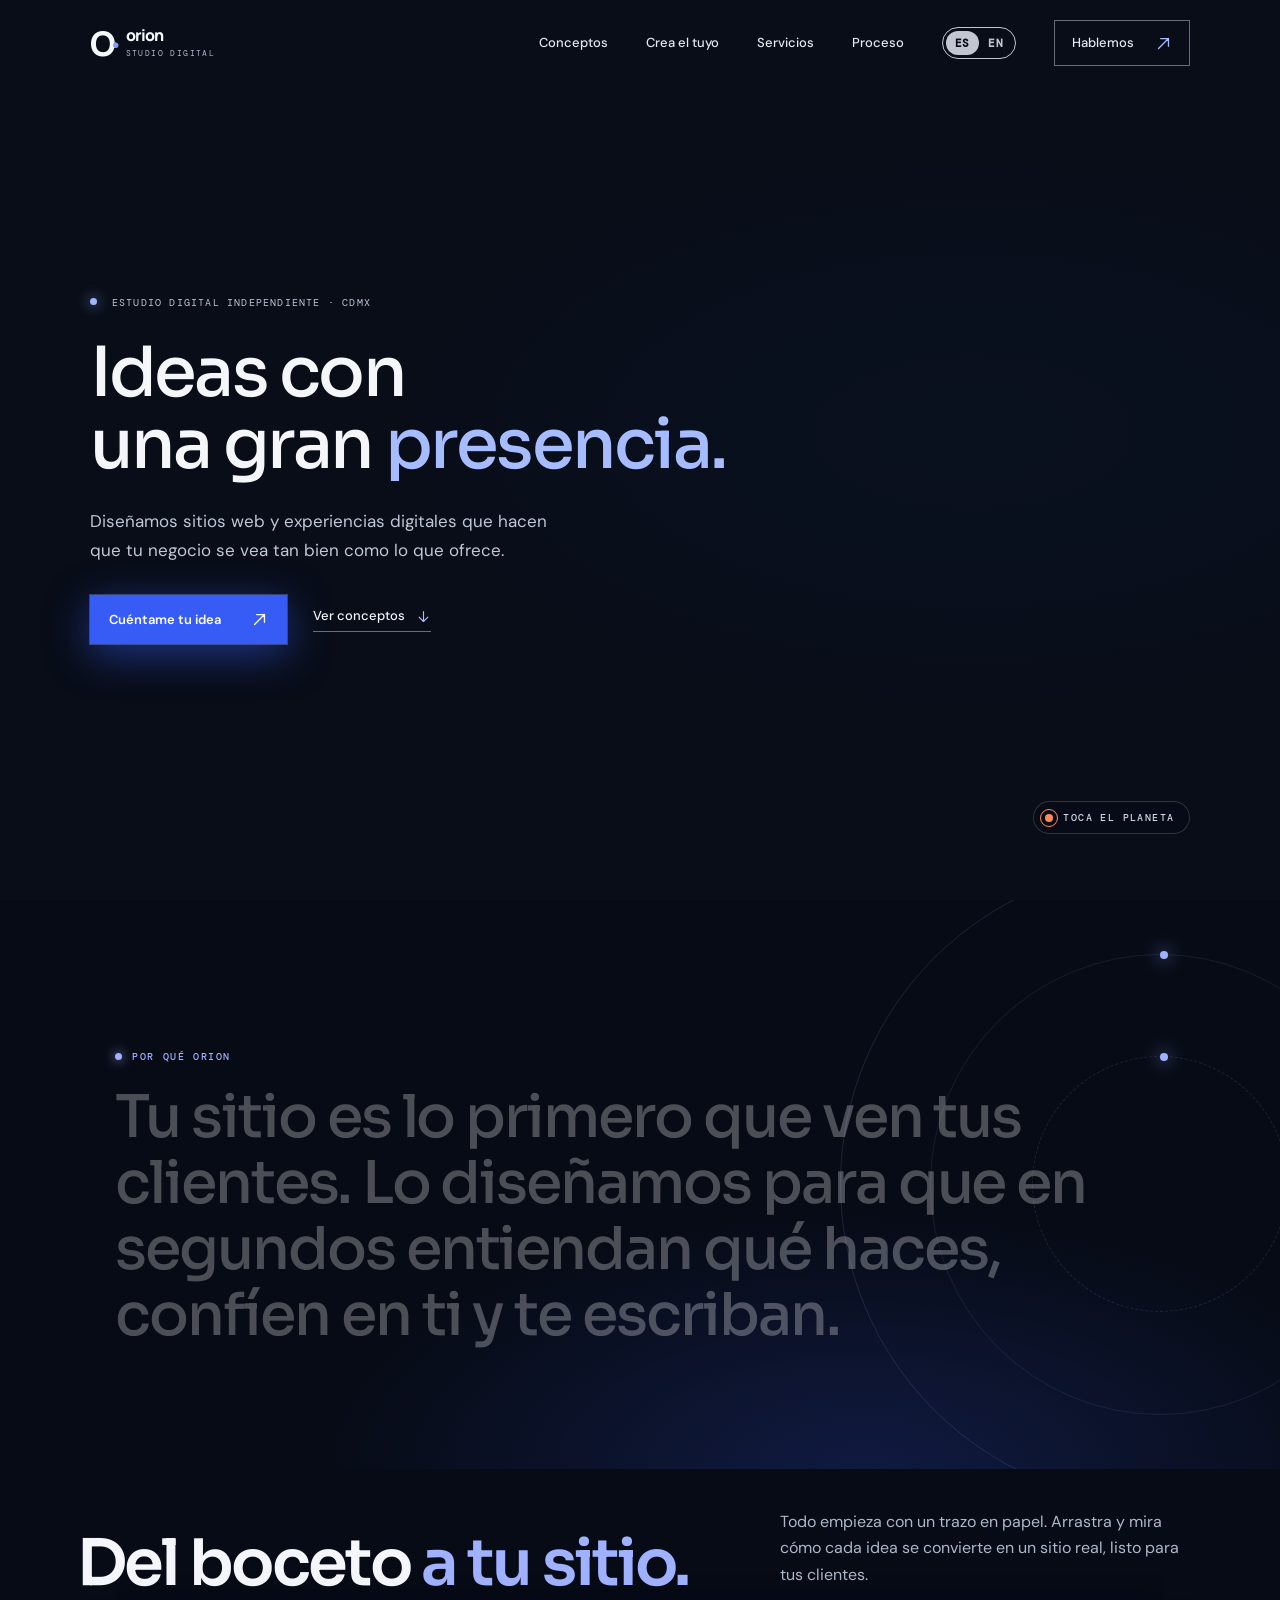
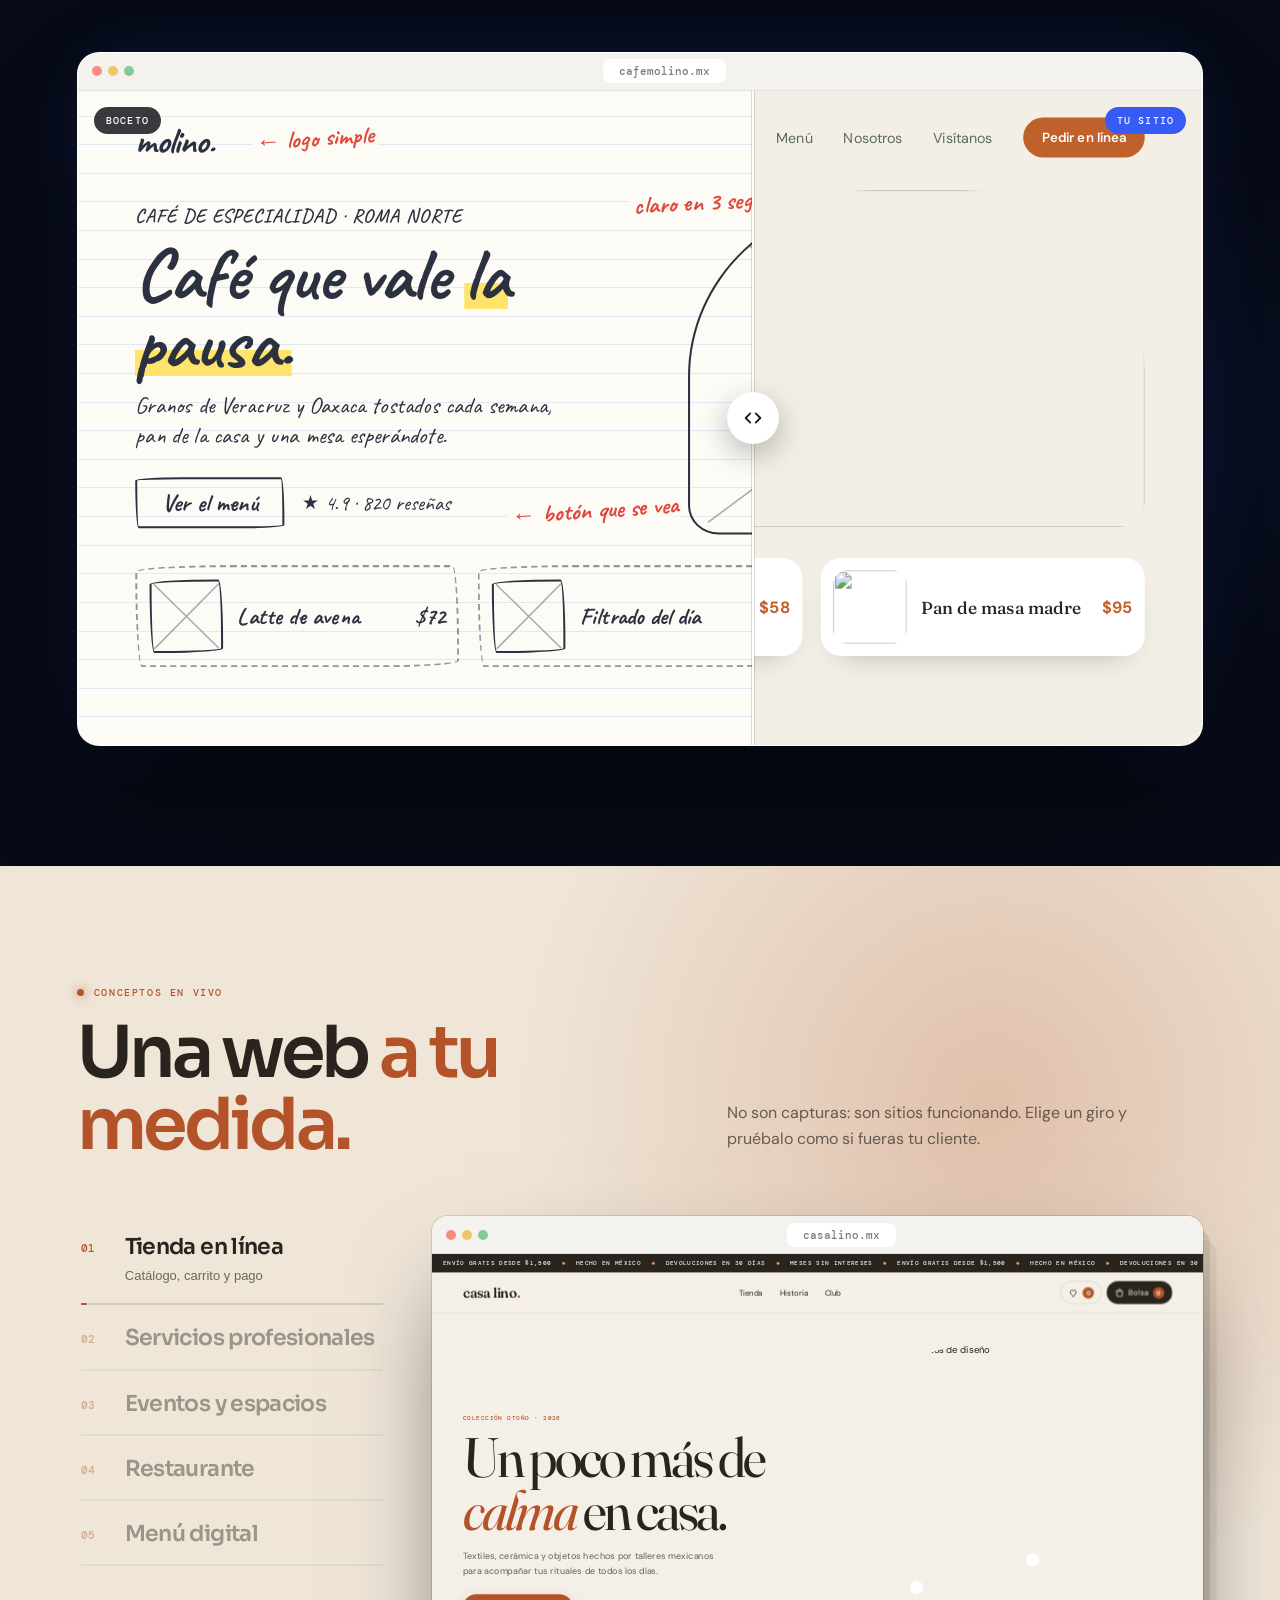
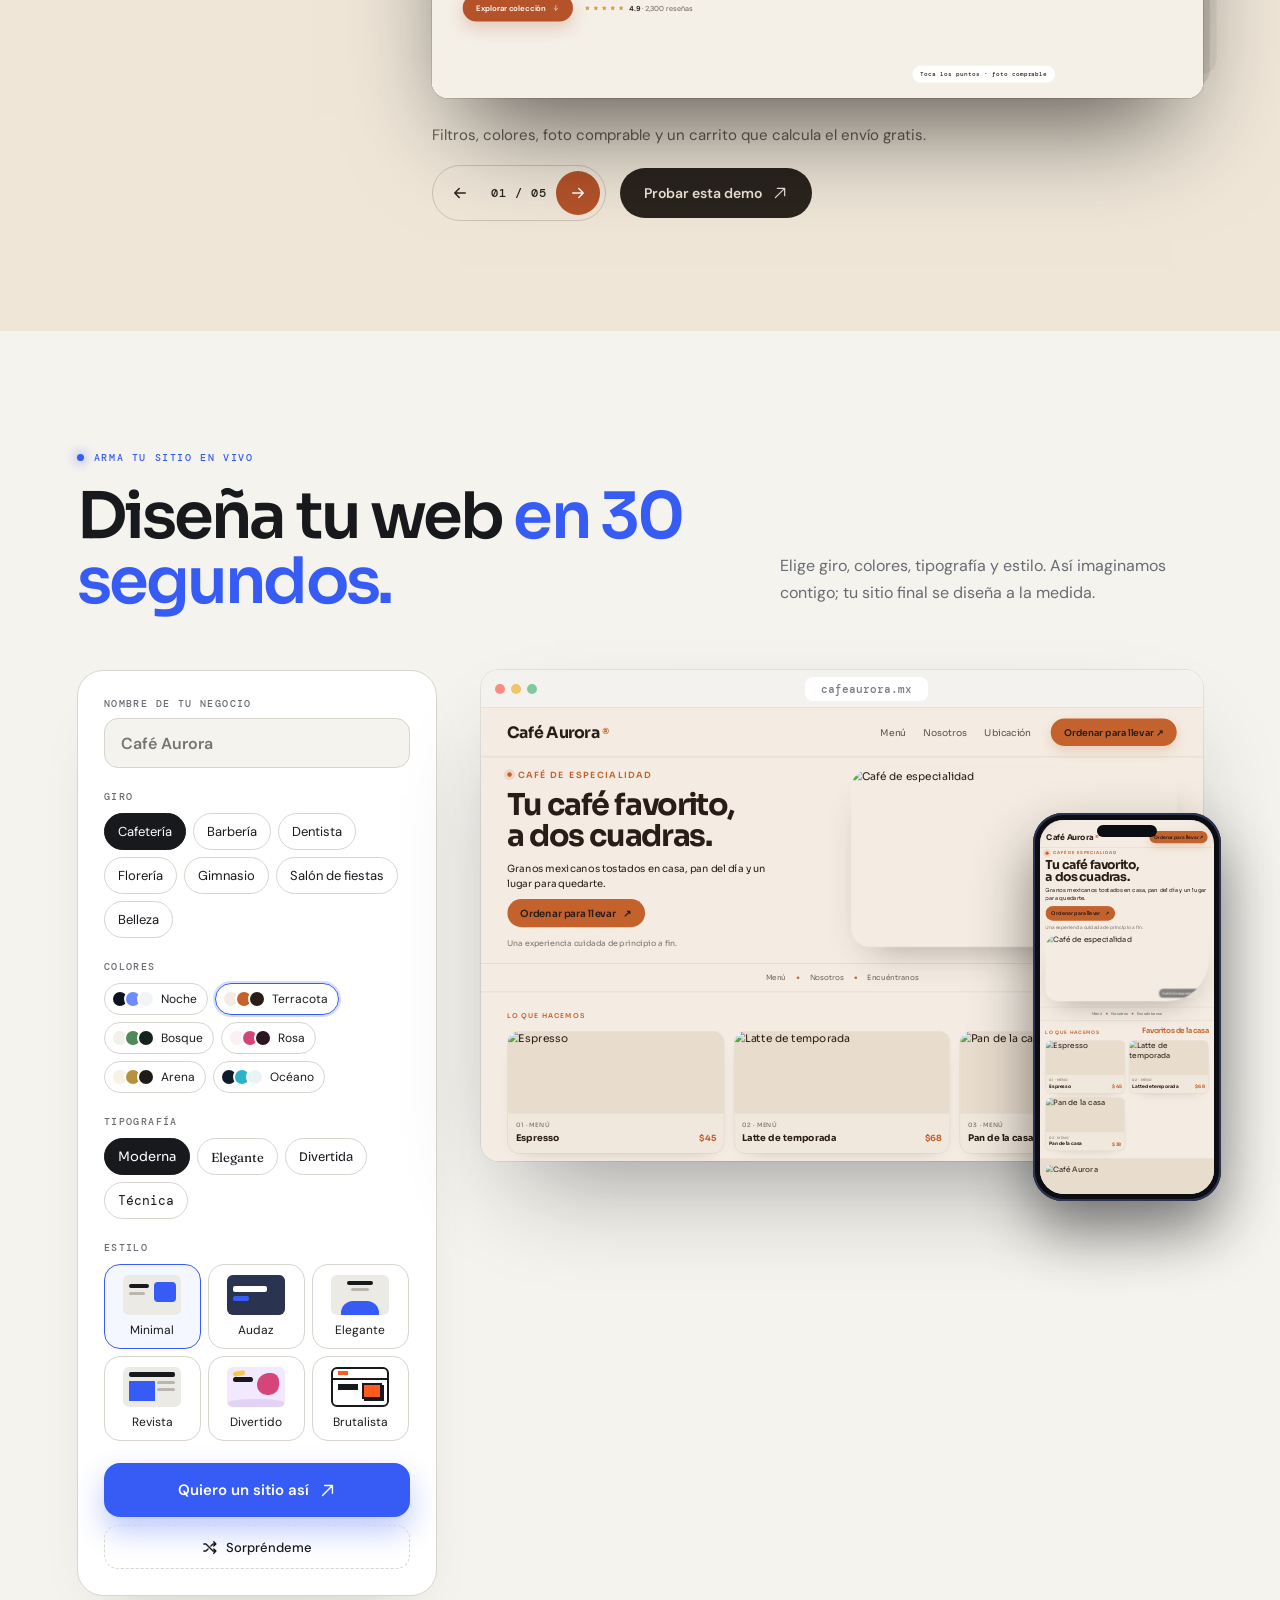
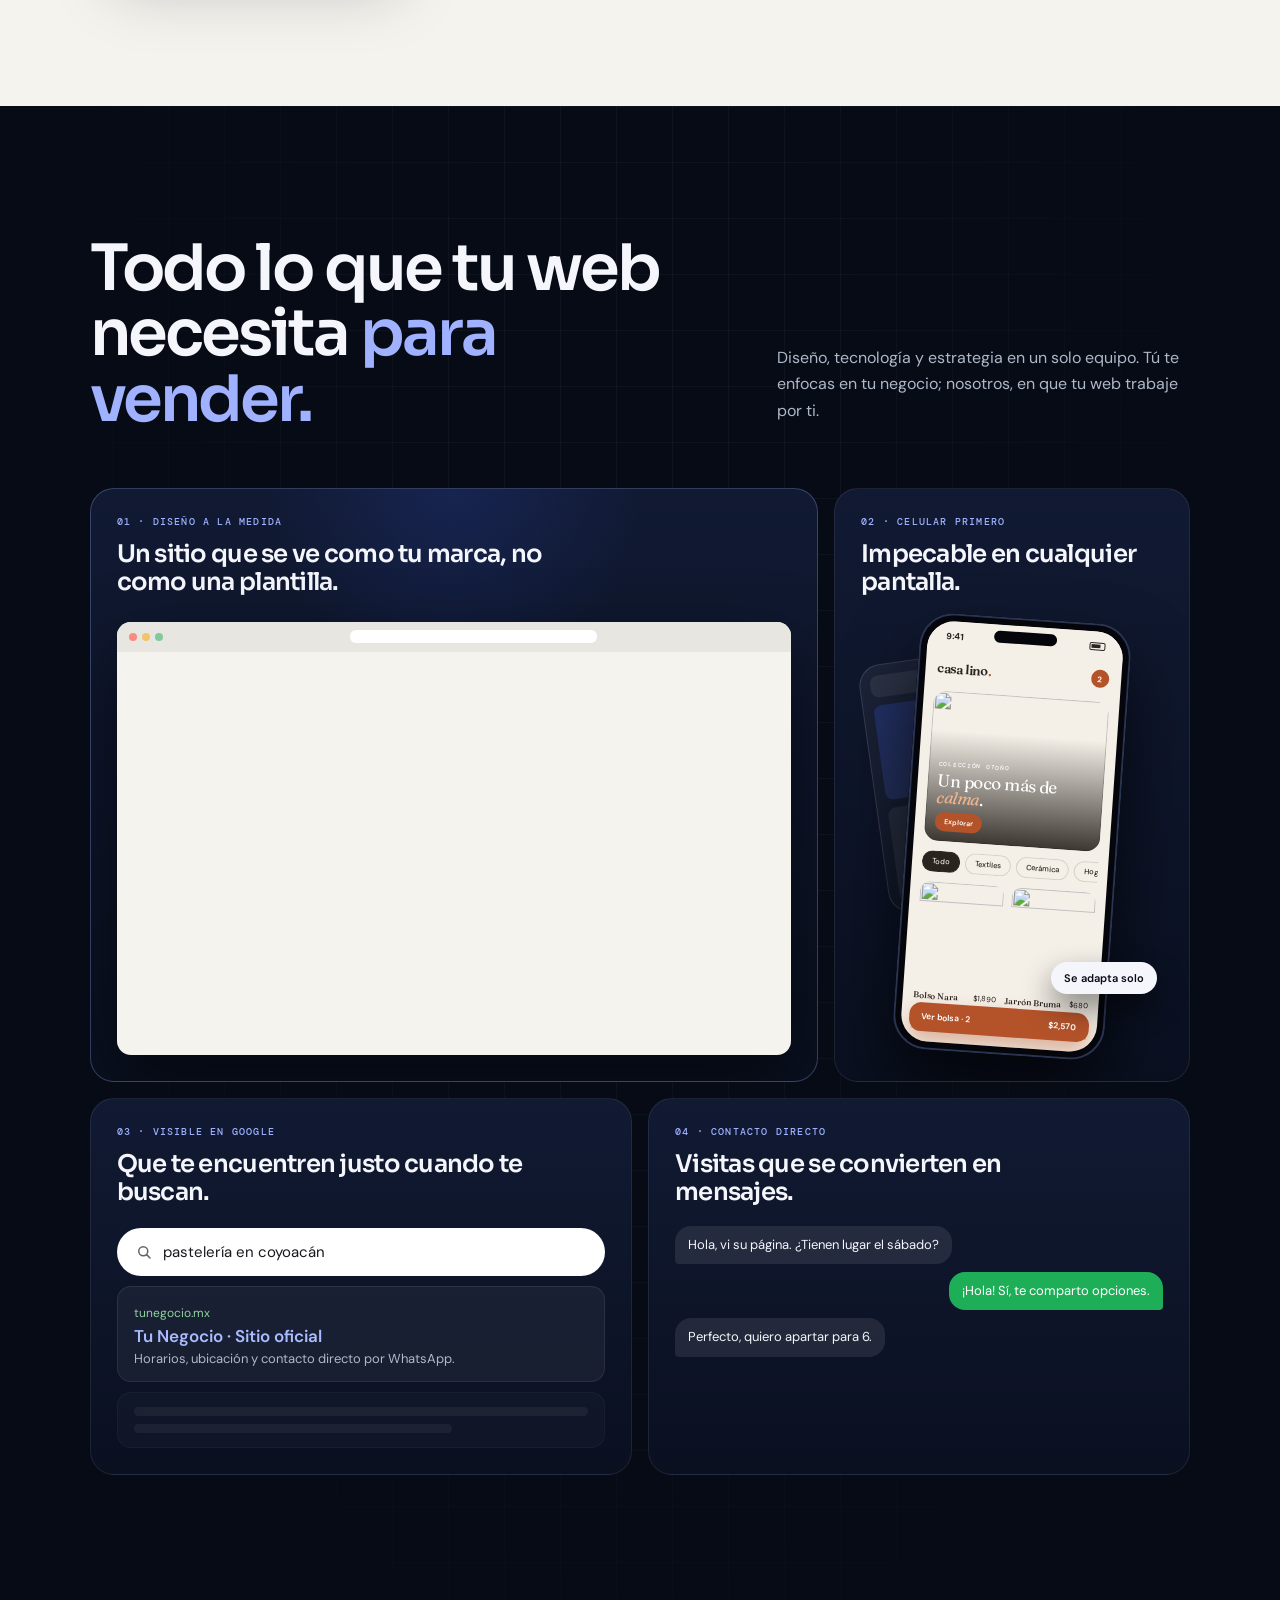
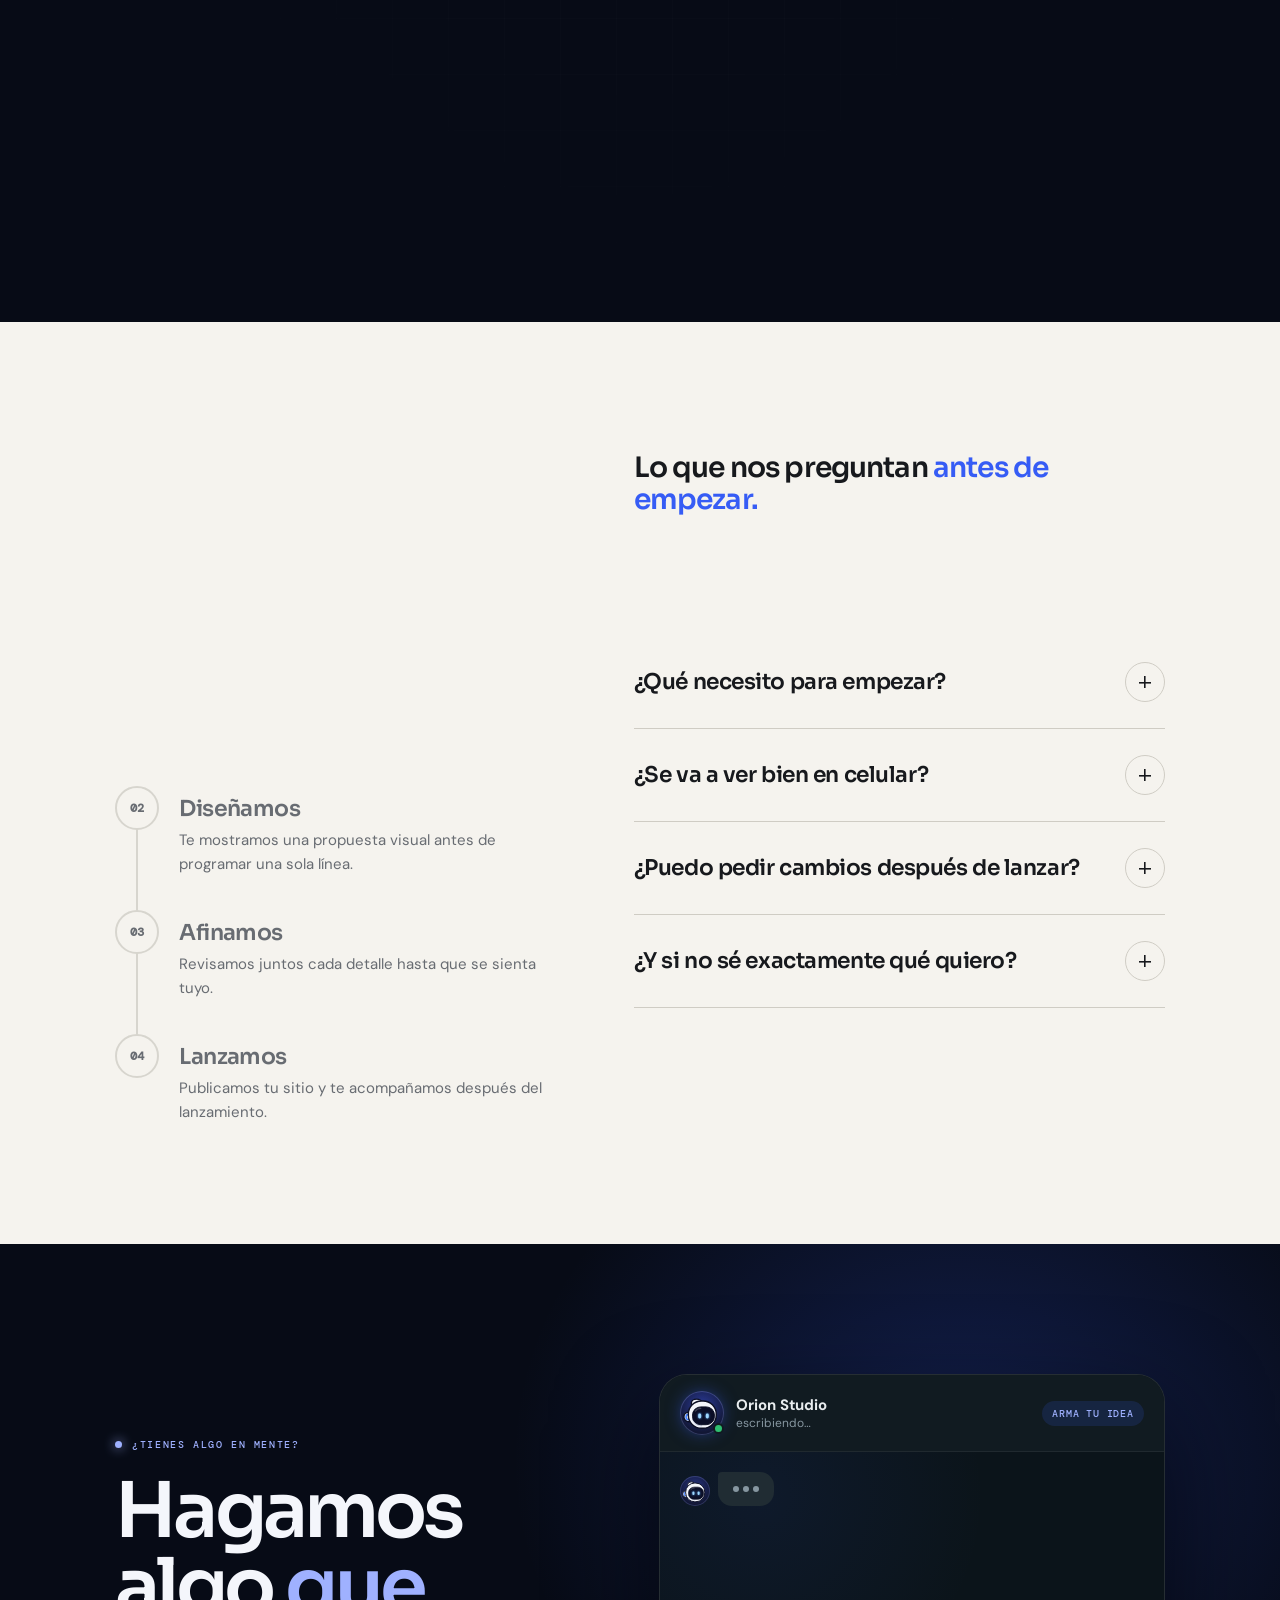
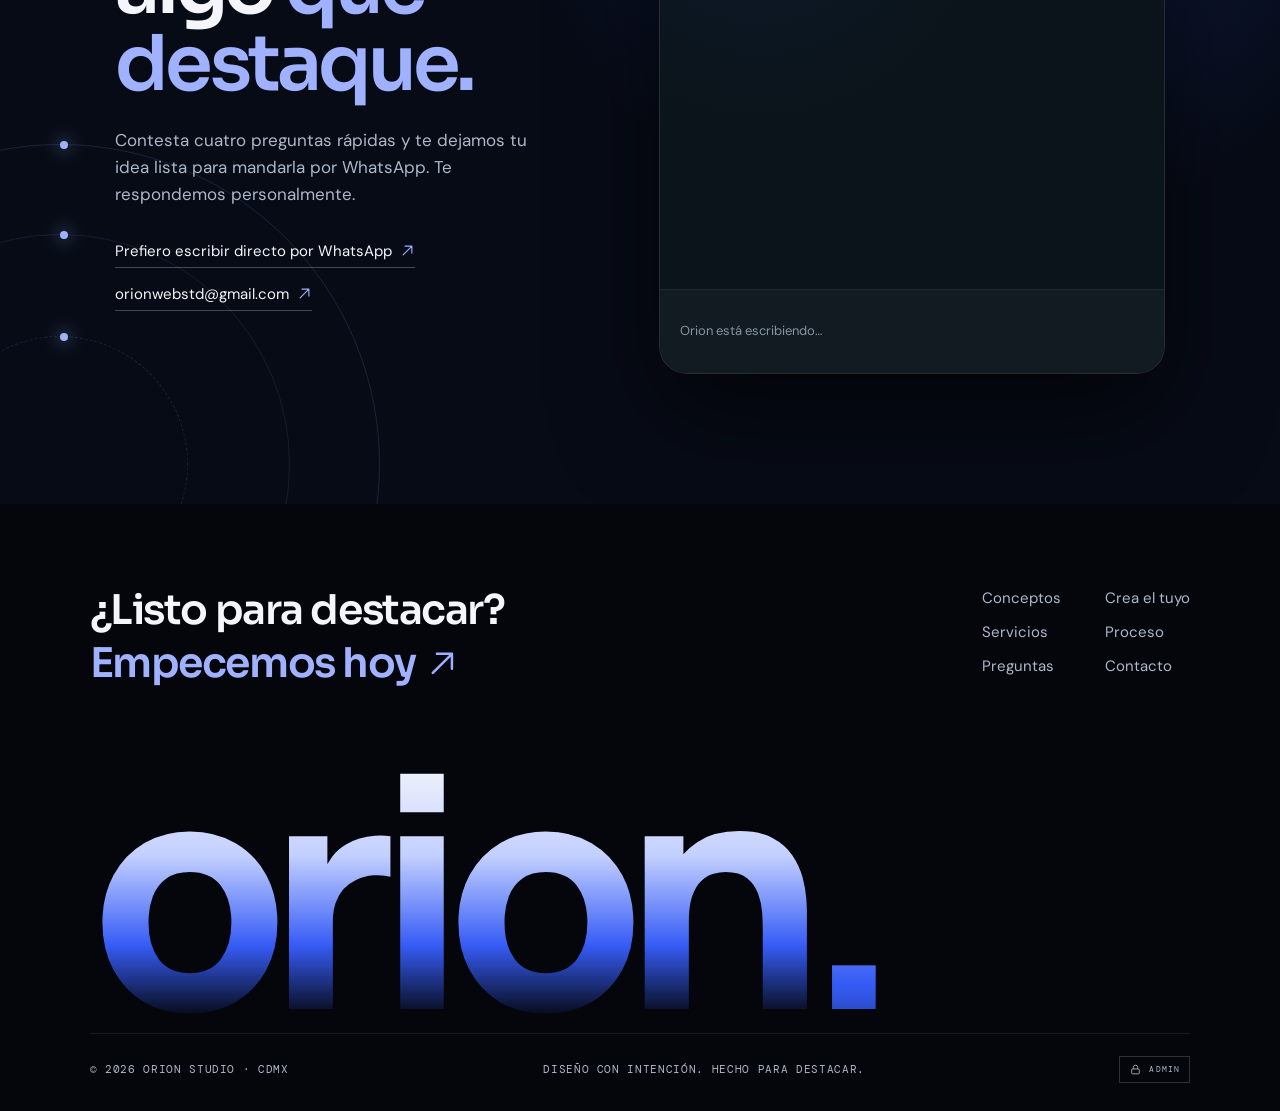
==== commit 0378ada3: "Mejora rendimiento de la portada" ====
--- a/index.html
+++ b/index.html
@@ -328,12 +328,12 @@
       </a>
     </div>
   </footer>
-  <script src="assets/js/i18n.js?v=14"></script>
-  <script src="assets/js/concepts.js?v=13"></script>
-  <script src="assets/js/main.js?v=17"></script>
-  <script src="assets/js/home.js?v=20"></script>
-  <script src="assets/js/extras.js?v=16"></script>
-  <script src="https://cdnjs.cloudflare.com/ajax/libs/three.js/r128/three.min.js"></script>
-  <script src="assets/js/hero-scene.js?v=20"></script>
+  <script defer src="assets/js/i18n.js?v=14"></script>
+  <script defer src="assets/js/concepts.js?v=13"></script>
+  <script defer src="assets/js/main.js?v=17"></script>
+  <script defer src="assets/js/home.js?v=20"></script>
+  <script defer src="assets/js/extras.js?v=16"></script>
+  <script defer src="https://cdnjs.cloudflare.com/ajax/libs/three.js/r128/three.min.js"></script>
+  <script defer src="assets/js/hero-scene.js?v=20"></script>
 </body>
 </html>
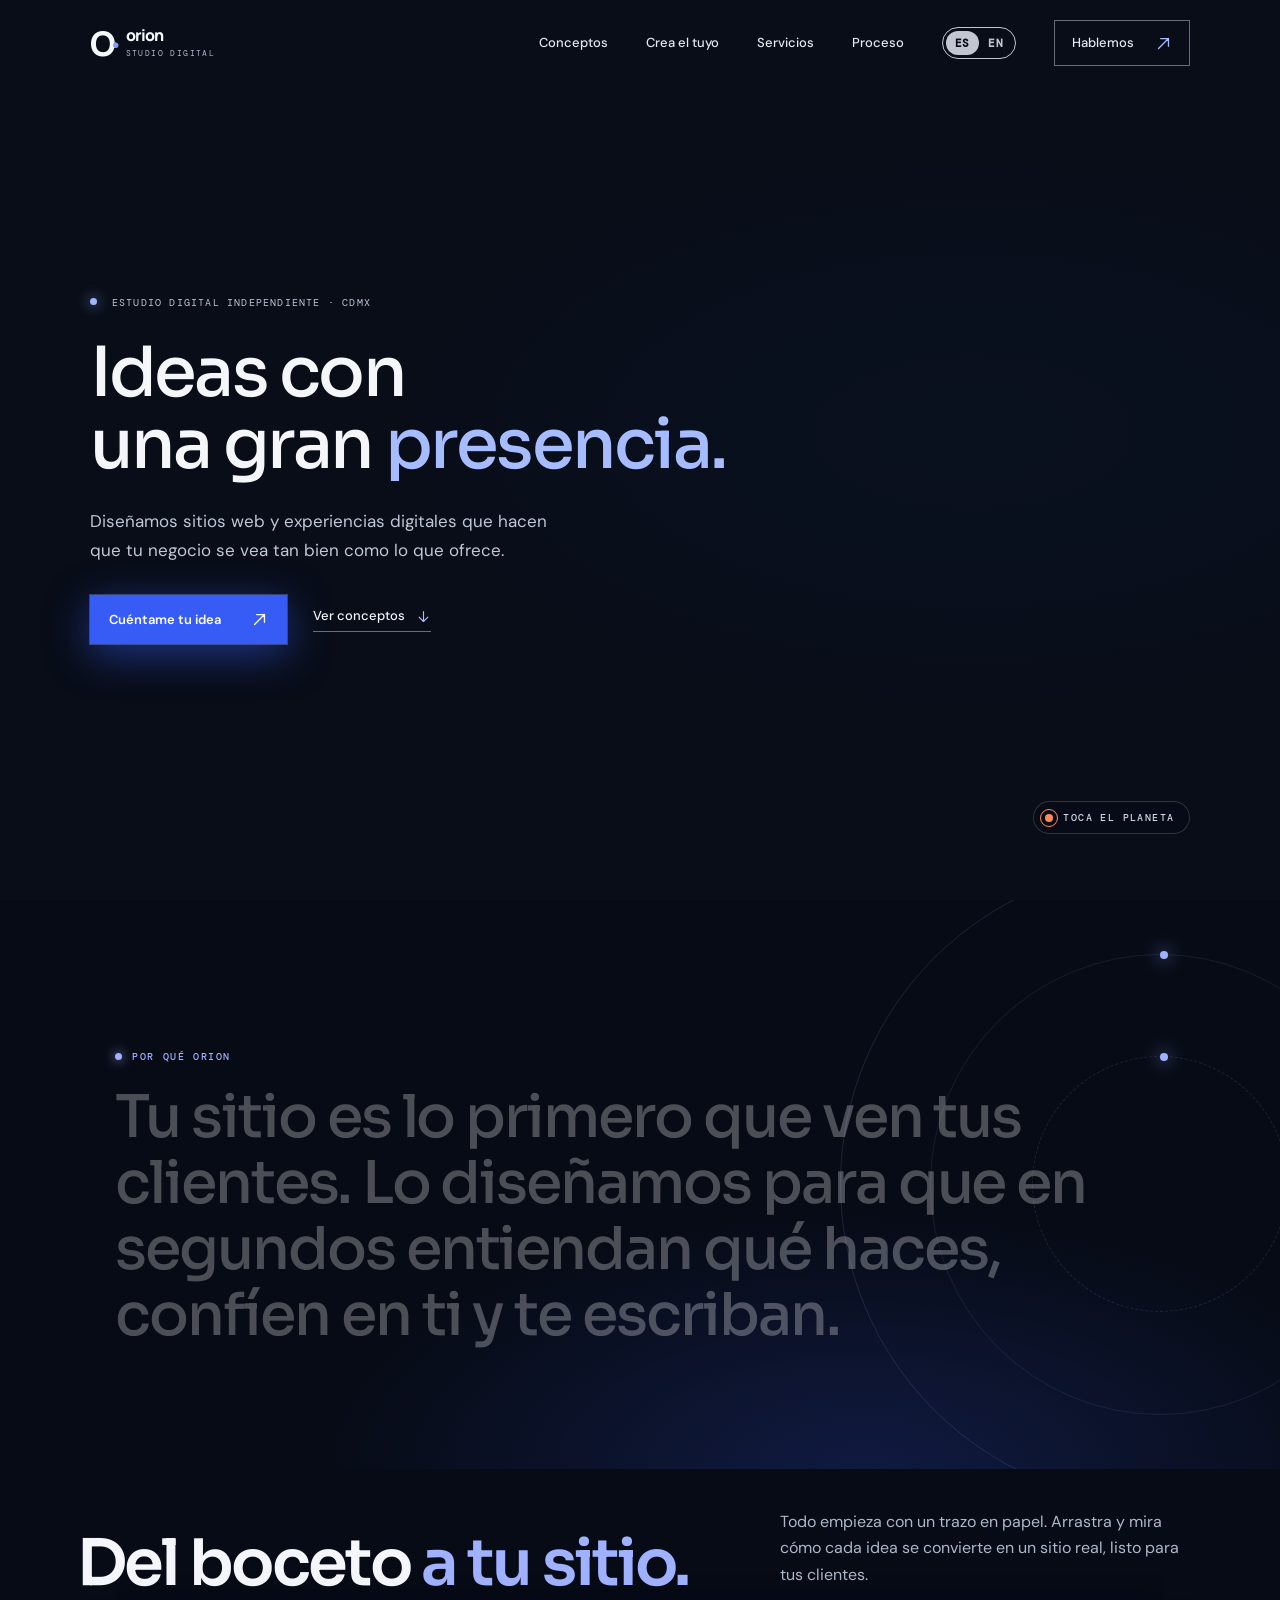
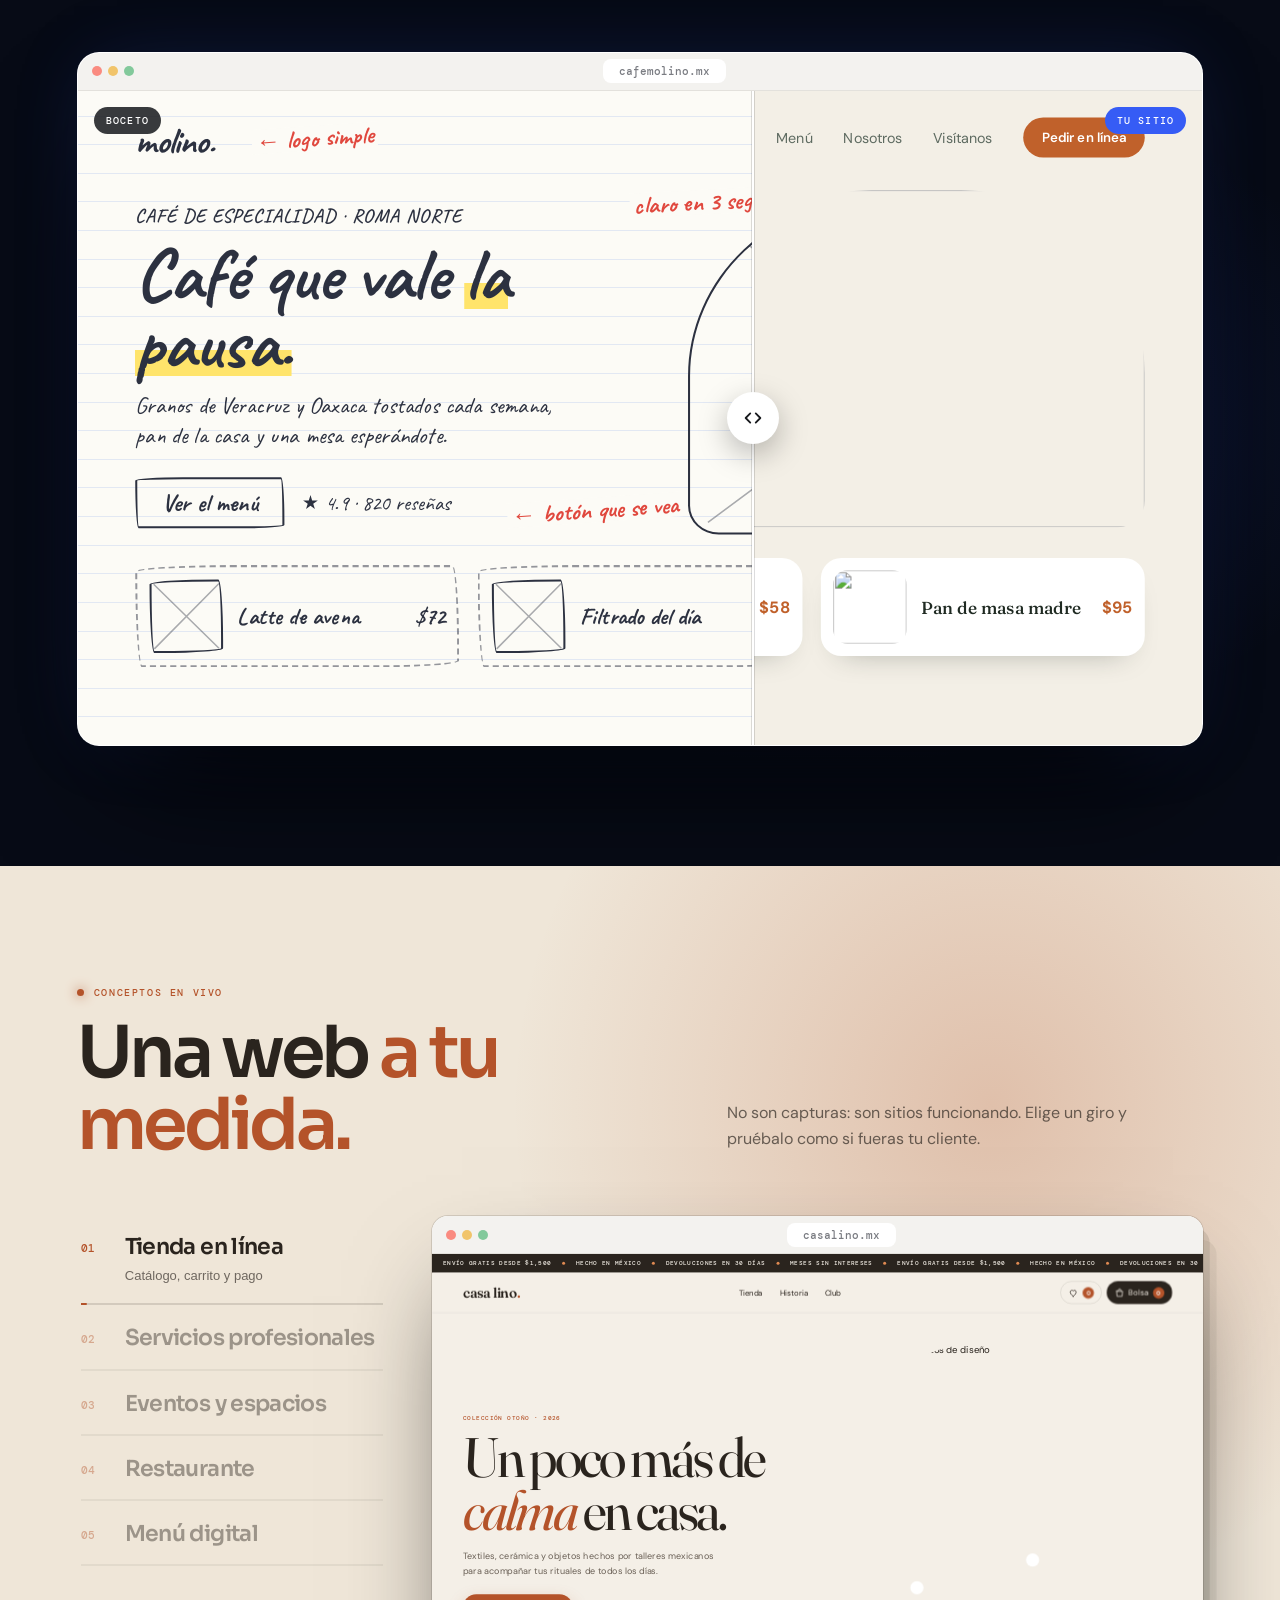
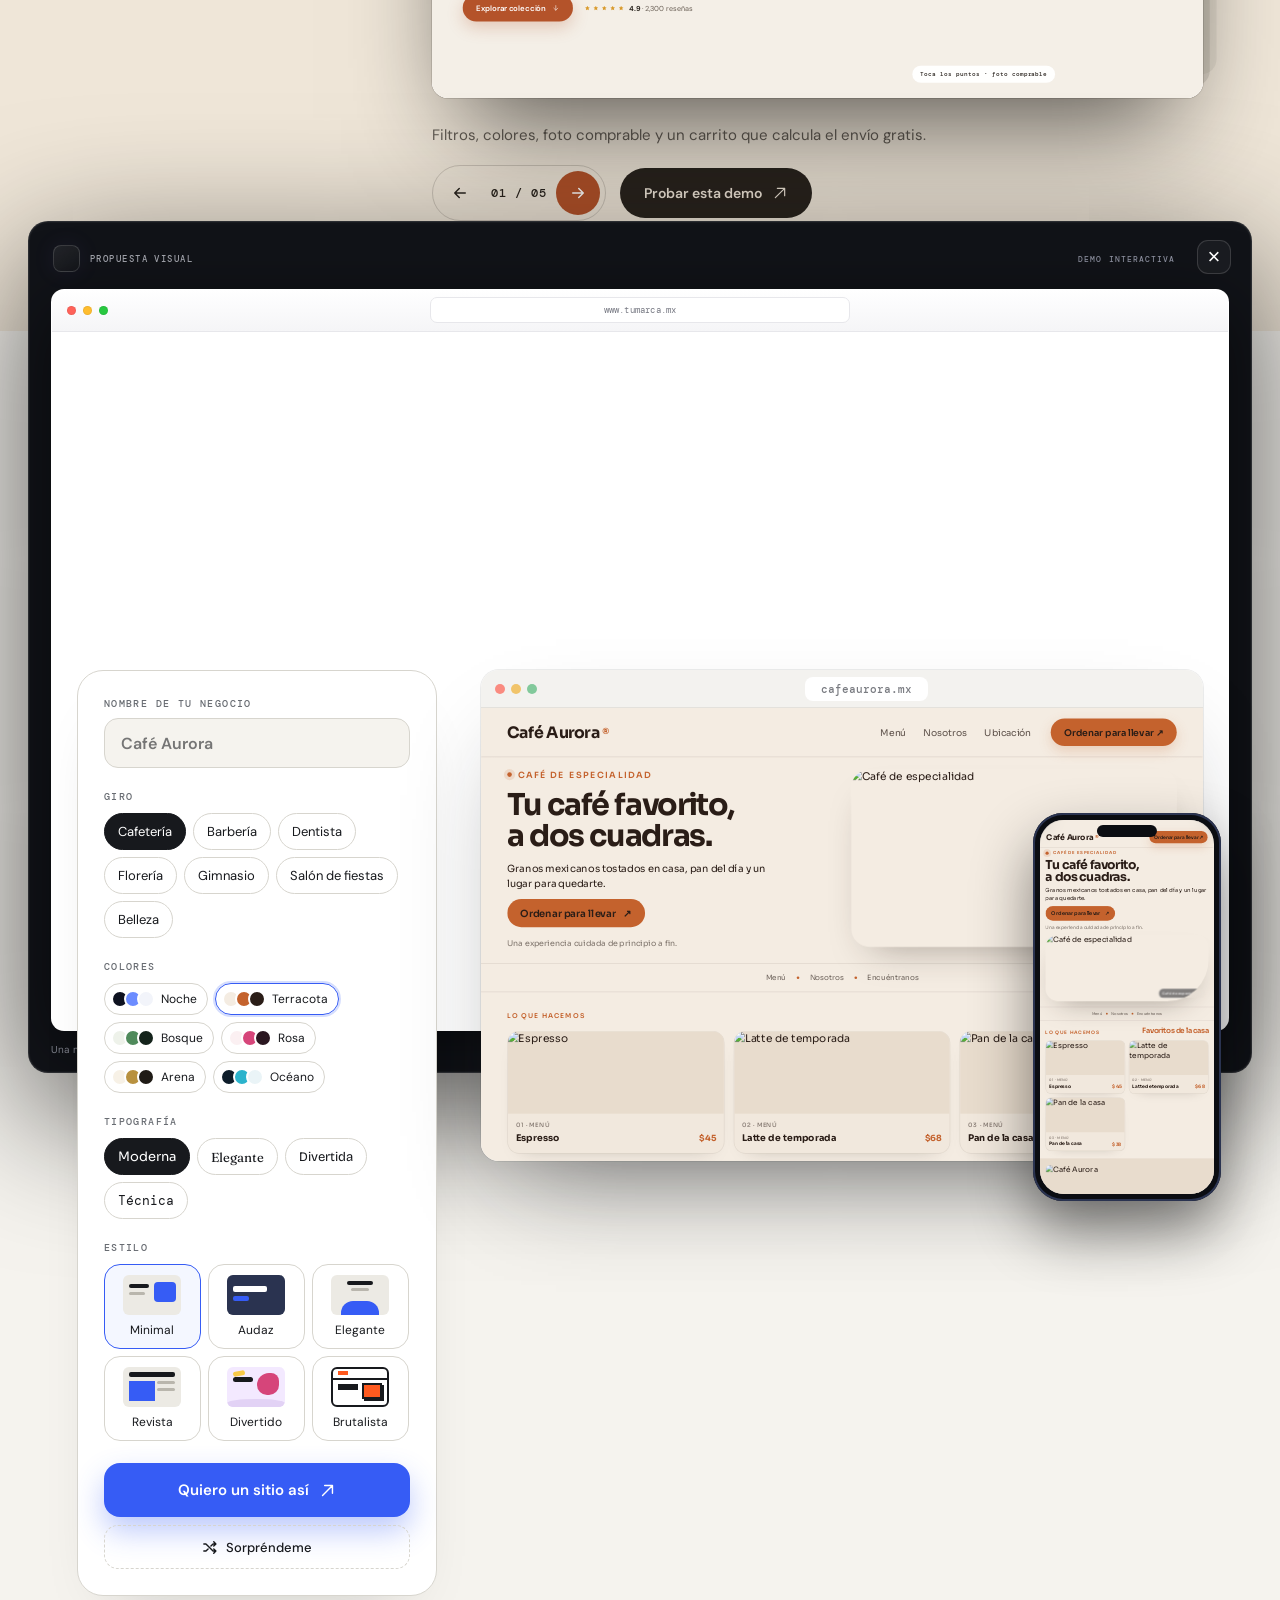
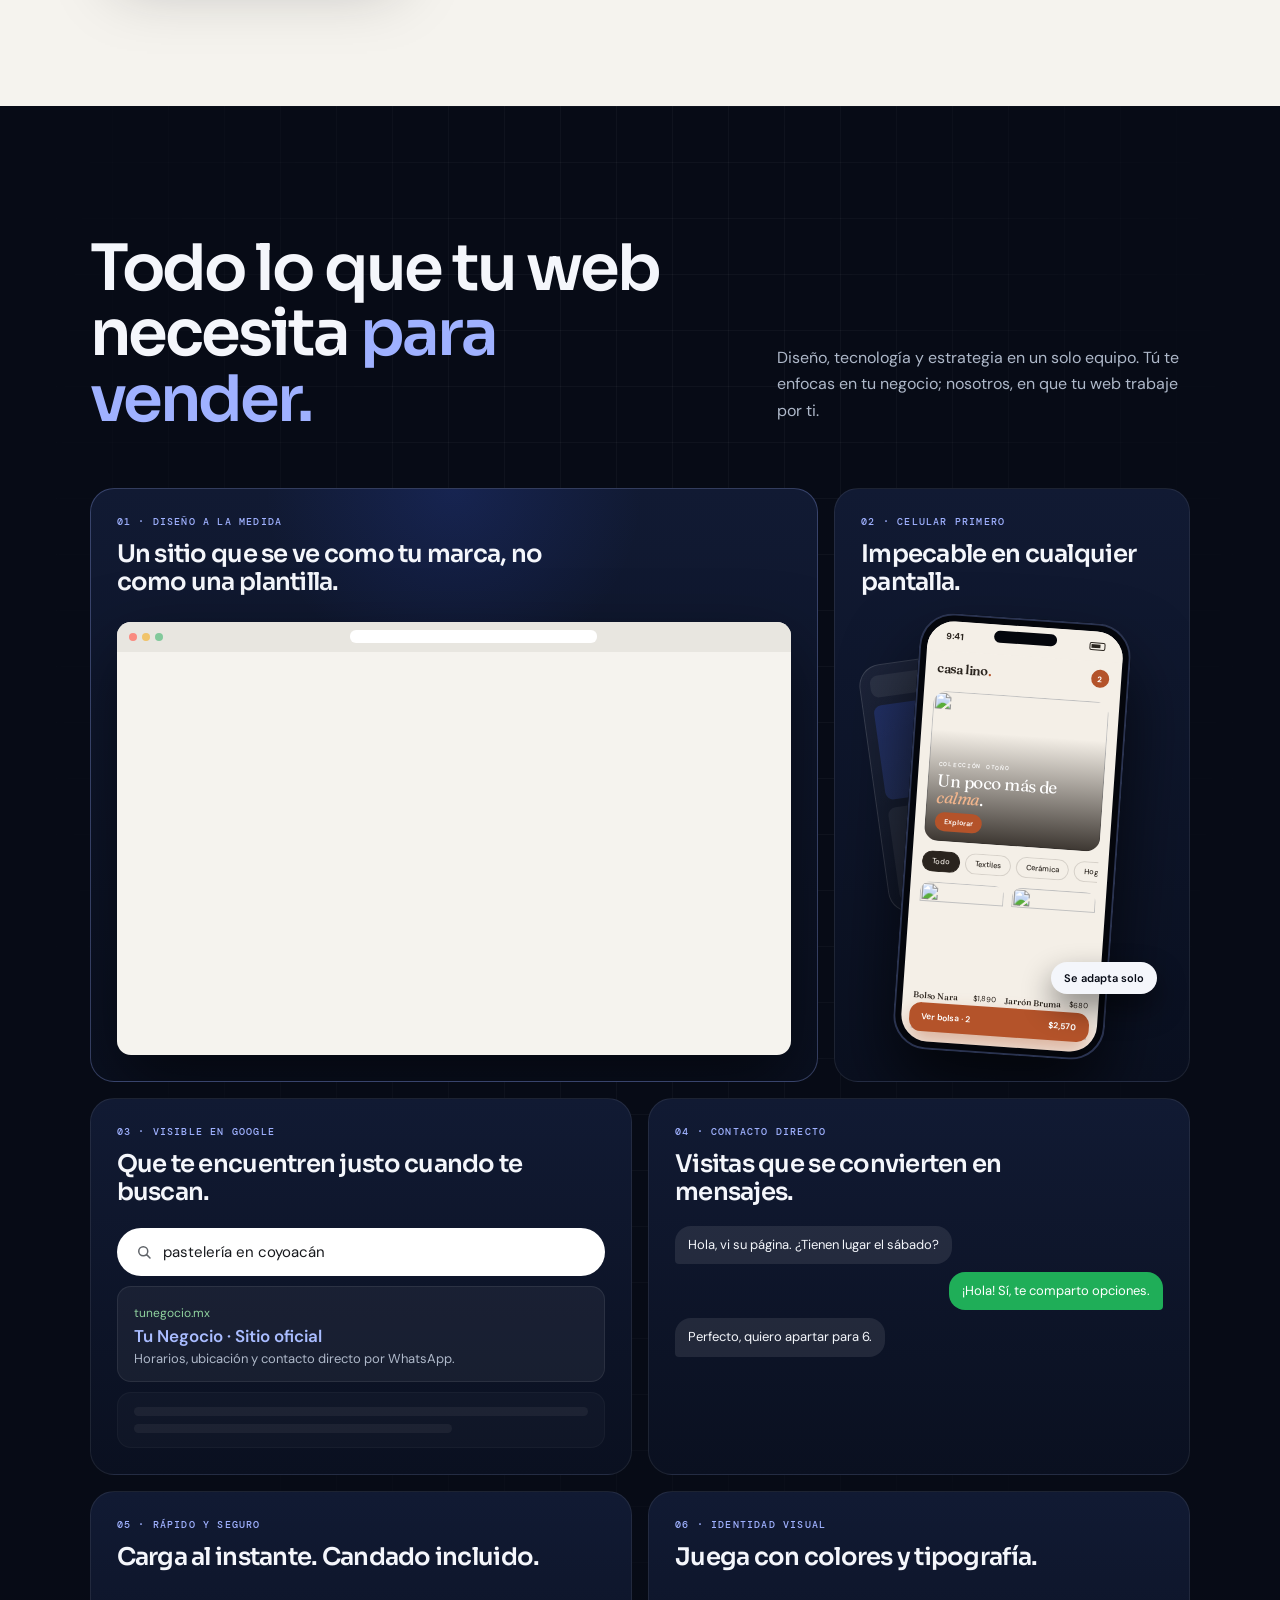
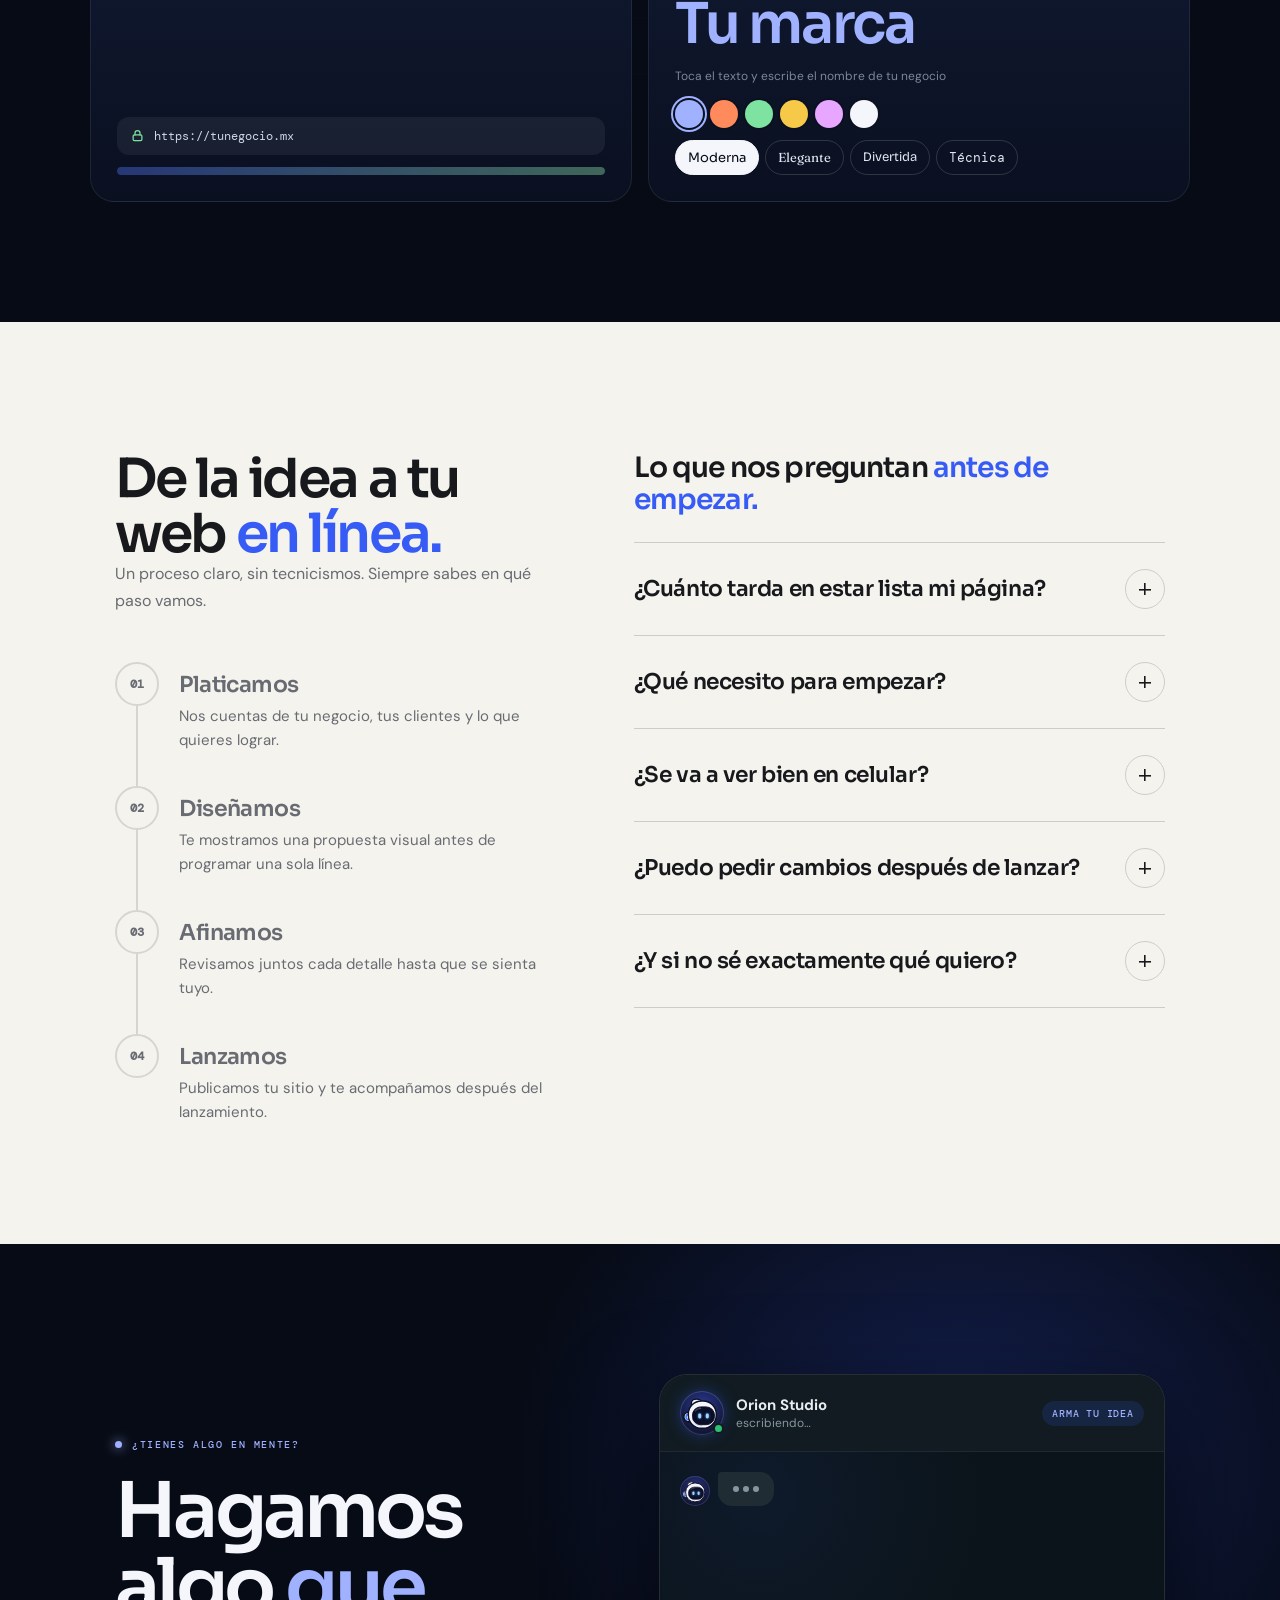
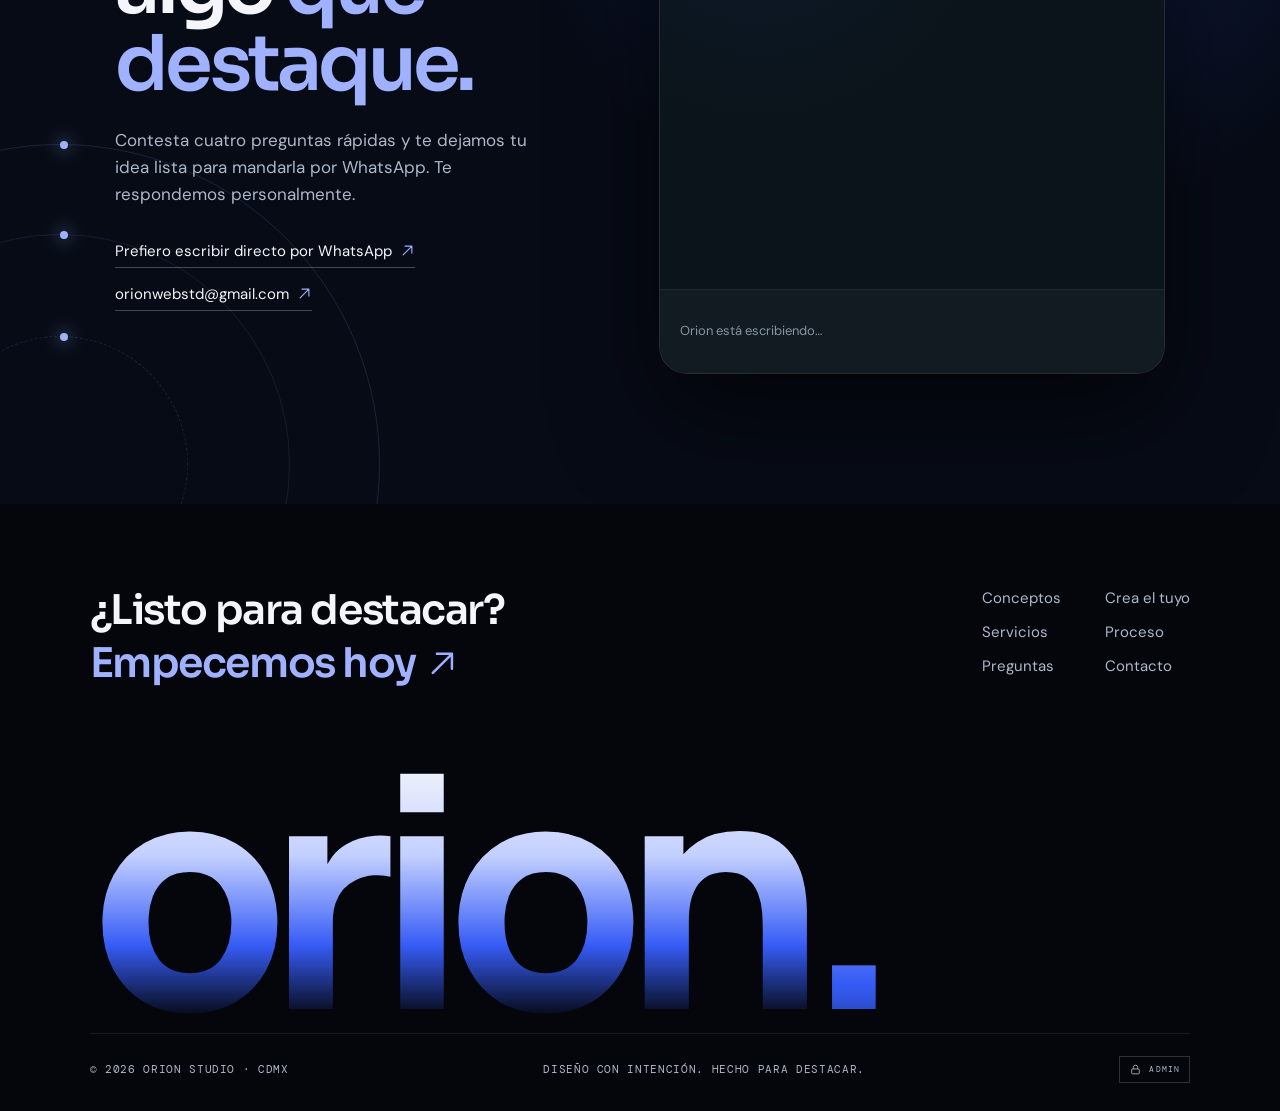
==== commit d0049066: "Mejora presentación de demos" ====
--- a/index.html
+++ b/index.html
@@ -34,7 +34,7 @@
   <link rel="preconnect" href="https://images.unsplash.com">
   <link href="https://fonts.googleapis.com/css2?family=Caveat:wght@500;700&family=DM+Mono:wght@400;500&family=DM+Sans:wght@400;500;600;700&family=Manrope:wght@400;500;600;700;800&family=Sora:wght@400;500;600;700&display=swap" rel="stylesheet">
   <link rel="stylesheet" href="assets/css/styles.css?v=14">
-  <link rel="stylesheet" href="assets/css/concepts.css?v=13">
+  <link rel="stylesheet" href="assets/css/concepts.css?v=14">
   <link rel="stylesheet" href="assets/css/home.css?v=16">
   <link rel="stylesheet" href="assets/css/extras.css?v=20">
 </head>
--- a/assets/css/concepts.css
+++ b/assets/css/concepts.css
@@ -661,3 +661,35 @@
 .mn-pitch .mn-try{color:#fff}
 .demo-menu .demo-cta{left:16px;right:auto}
 .ev-summary>small.ev-fine{color:#6b725e;font:11px var(--sans);letter-spacing:0;text-align:center;text-transform:none}
+
+/* Presentación inmersiva de las demos: marco de Orion + navegador amplio */
+.concept-modal{width:min(1500px,calc(100vw - 56px));height:min(940px,calc(100svh - 48px));max-height:calc(100svh - 48px);display:flex;flex-direction:column;gap:0;padding:20px 22px 15px;overflow:hidden;border:1px solid #ffffff1c;border-radius:20px;background:#111318;color:#f7f7f4;box-shadow:0 40px 140px #000a,0 0 0 1px #ffffff08 inset;animation:concept-enter .38s cubic-bezier(.2,.8,.2,1) both}
+.concept-modal::backdrop{background:#07090de8;backdrop-filter:blur(12px)}
+.concept-kicker{display:flex;align-items:center;gap:10px;min-height:34px;margin:0 54px 13px 2px;color:#a4a6ae;font:500 9px var(--mono);letter-spacing:.16em}
+.concept-kicker::before{content:"";width:25px;height:25px;border:1px solid #ffffff26;border-radius:8px;background:linear-gradient(145deg,#ffffff14,#ffffff03);box-shadow:0 0 24px #8d79ff15}
+.concept-kicker::after{content:"DEMO INTERACTIVA";margin-left:auto;color:#8e91a0;font-size:8px;letter-spacing:.13em}
+.concept-kicker span{margin-left:0;color:#c4b9ff}
+.concept-close{top:18px;right:20px;width:34px;height:34px;border:1px solid #ffffff24;border-radius:11px;background:#ffffff0a;color:#fff;font-size:22px;transition:background .2s,transform .2s,border-color .2s}
+.concept-close:hover{transform:rotate(90deg);border-color:#ffffff55;background:#ffffff18}
+.concept-browser{position:relative;flex:1;min-height:0;display:flex;flex-direction:column;overflow:hidden;border:1px solid #ffffff25;border-radius:13px;background:#fff;box-shadow:0 20px 70px #0008,0 1px 0 #fff3 inset}
+.concept-toolbar{position:relative;flex:none;height:42px;gap:7px;padding:0 15px;border-bottom:1px solid #e7e7eb;background:linear-gradient(#fff,#f5f5f7)}
+.concept-toolbar i{width:9px;height:9px;box-shadow:inset 0 0 0 1px #00000012}
+.concept-toolbar i:first-child{background:#ff6259}.concept-toolbar i:nth-child(2){background:#ffbd2e}.concept-toolbar i:nth-child(3){background:#28c840}
+.concept-toolbar span{position:absolute;left:50%;width:min(40%,420px);overflow:hidden;padding:6px 13px;border:1px solid #e7e7eb;border-radius:7px;background:#fff;color:#777983;font:9px var(--mono);letter-spacing:.02em;text-align:center;text-overflow:ellipsis;white-space:nowrap;transform:translateX(-50%)}
+.concept-site{flex:1;height:auto;min-height:0;max-height:none;padding:0;background:#fff;container-type:inline-size;scroll-behavior:auto}
+.concept-note{flex:none;margin:12px 0 0;color:#9295a1;font-size:10px;line-height:1.4;text-align:left}
+@keyframes concept-enter{from{opacity:0;transform:translateY(16px) scale(.985)}to{opacity:1;transform:none}}
+@media(max-width:700px){
+  .concept-modal{width:100vw;height:100svh;max-height:100svh;padding:13px 0 0;border:0;border-radius:0;animation:none}
+  .concept-kicker{min-height:31px;margin:0 52px 10px 13px;font-size:8px;letter-spacing:.11em}
+  .concept-kicker::before{width:22px;height:22px;border-radius:7px}
+  .concept-kicker::after{content:"EN VIVO";font-size:7px}
+  .concept-close{top:12px;right:12px;width:32px;height:32px}
+  .concept-browser{border-inline:0;border-radius:0}
+  .concept-toolbar{height:37px;padding:0 12px}
+  .concept-toolbar i{width:8px;height:8px}
+  .concept-toolbar span{width:min(54%,270px);padding:5px 8px;font-size:8px}
+  .concept-site{height:auto;max-height:none;padding:0}
+  .concept-note{display:none}
+}
+@media(prefers-reduced-motion:reduce){.concept-modal{animation:none}}
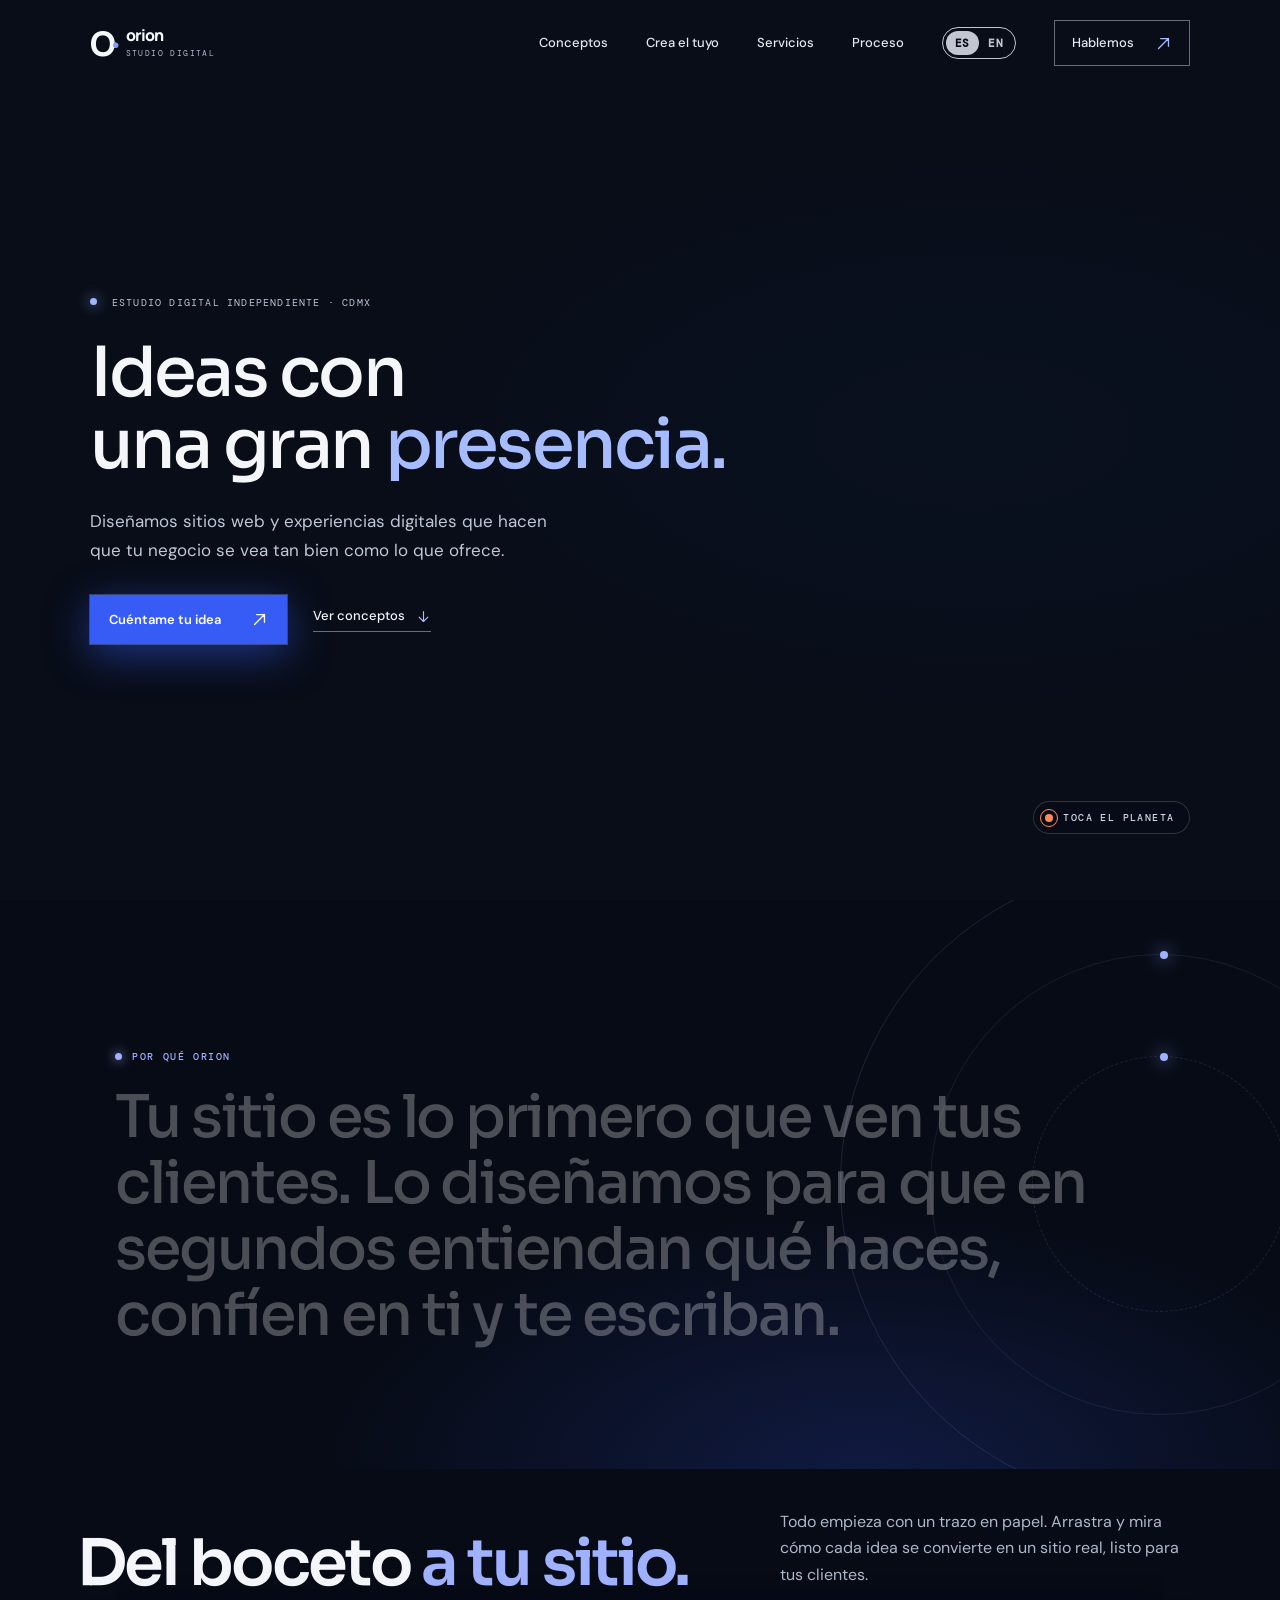
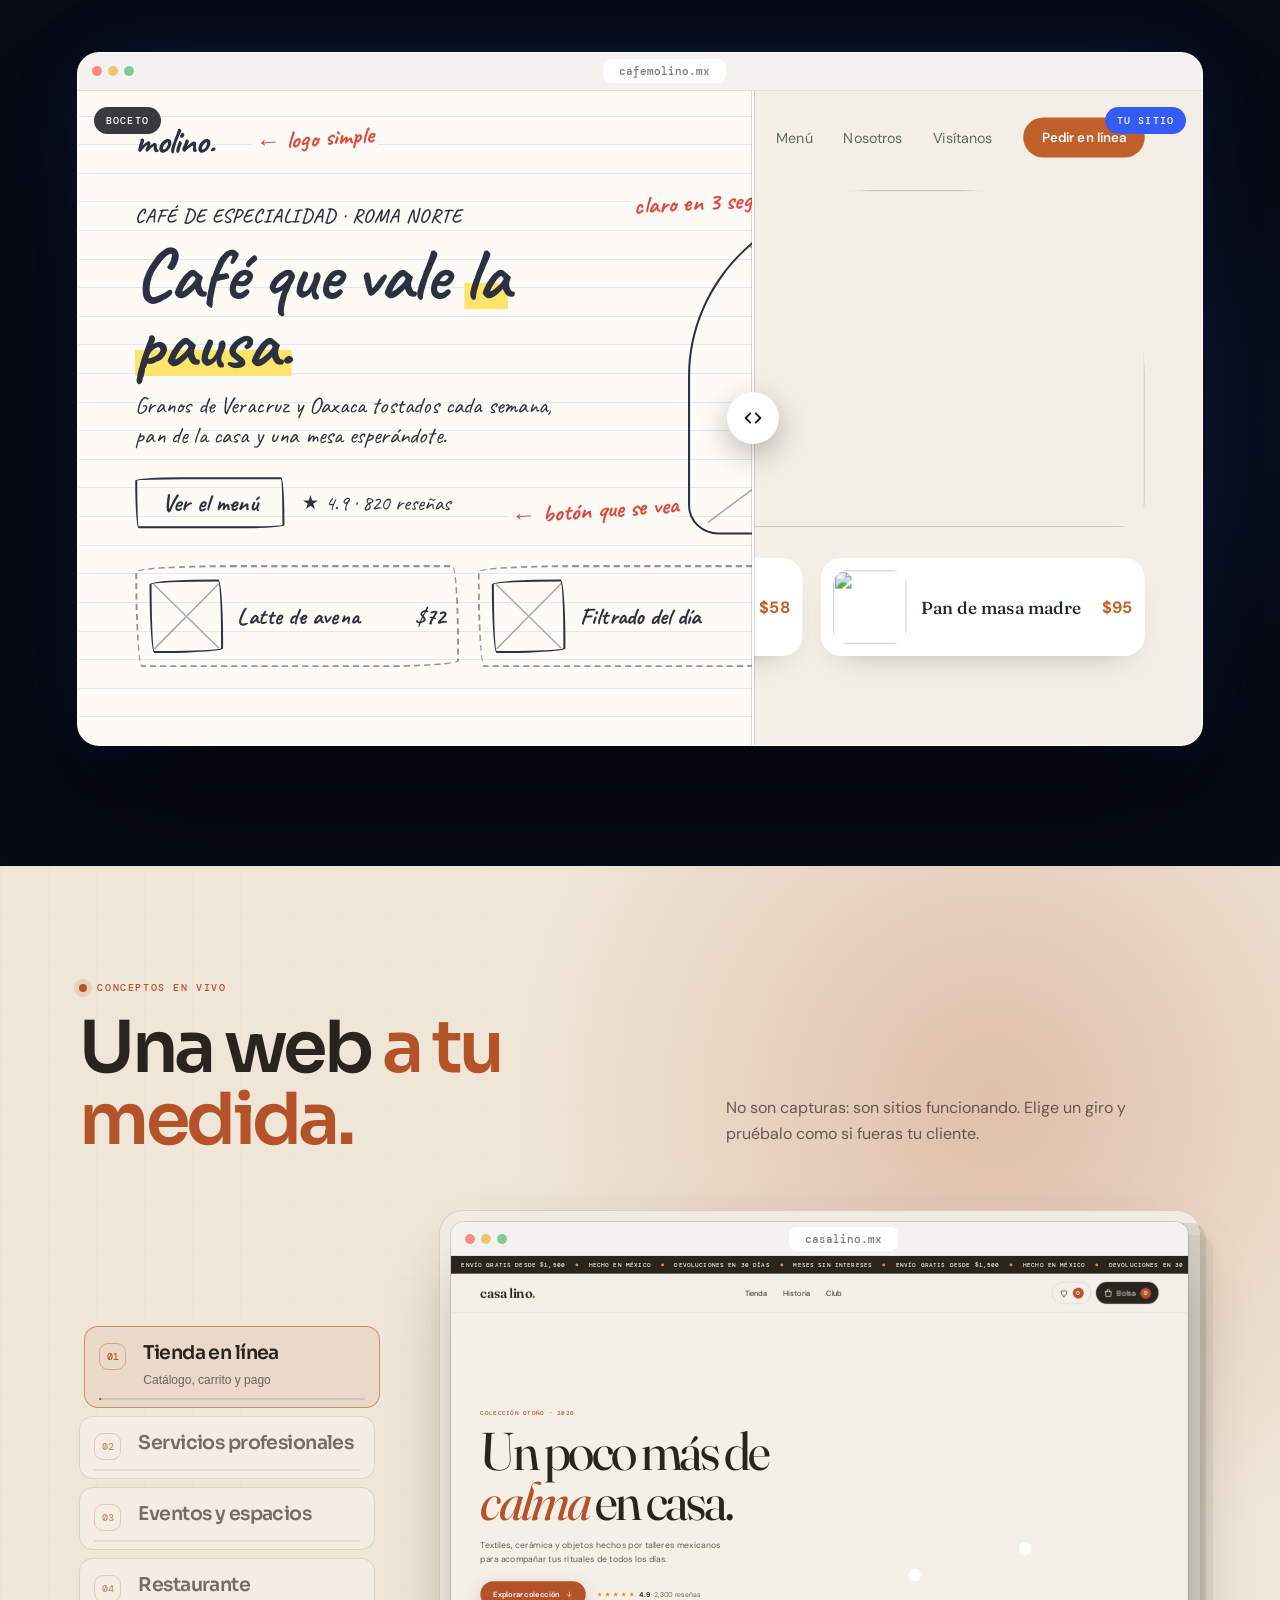
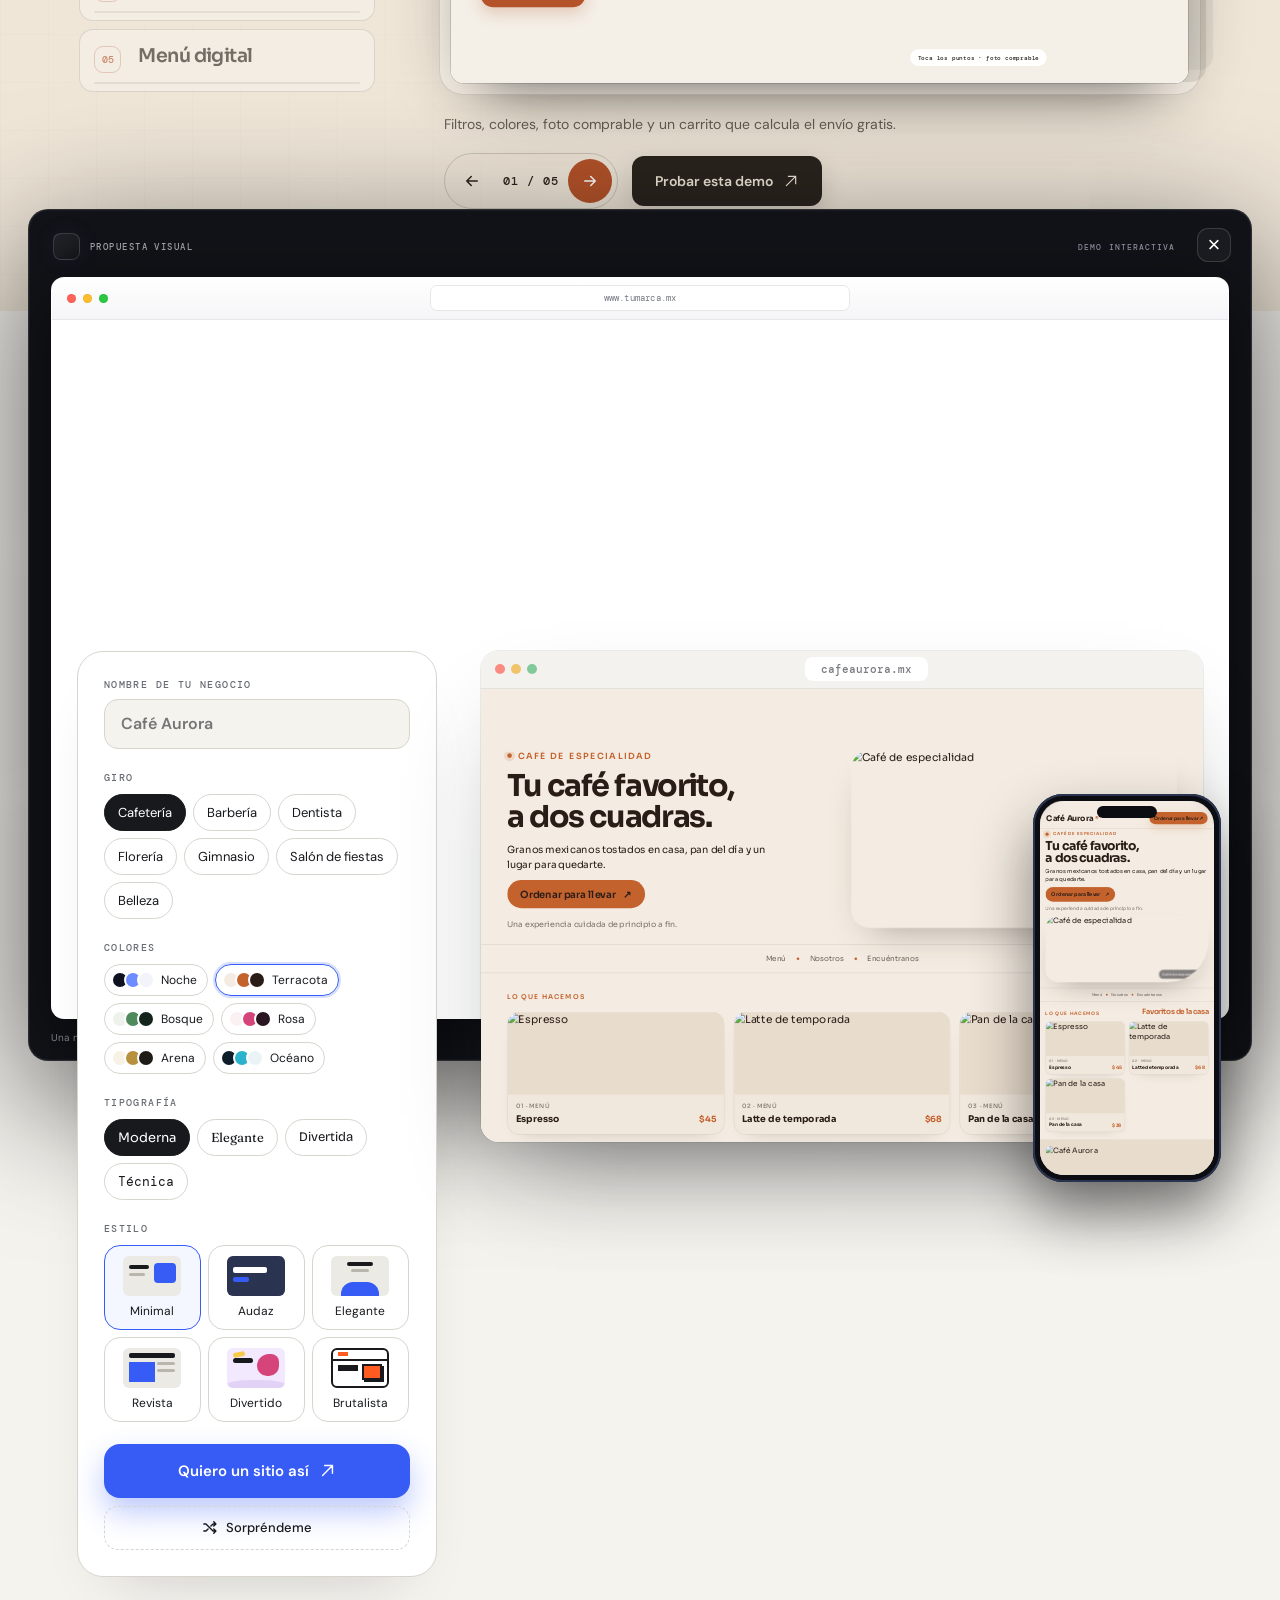
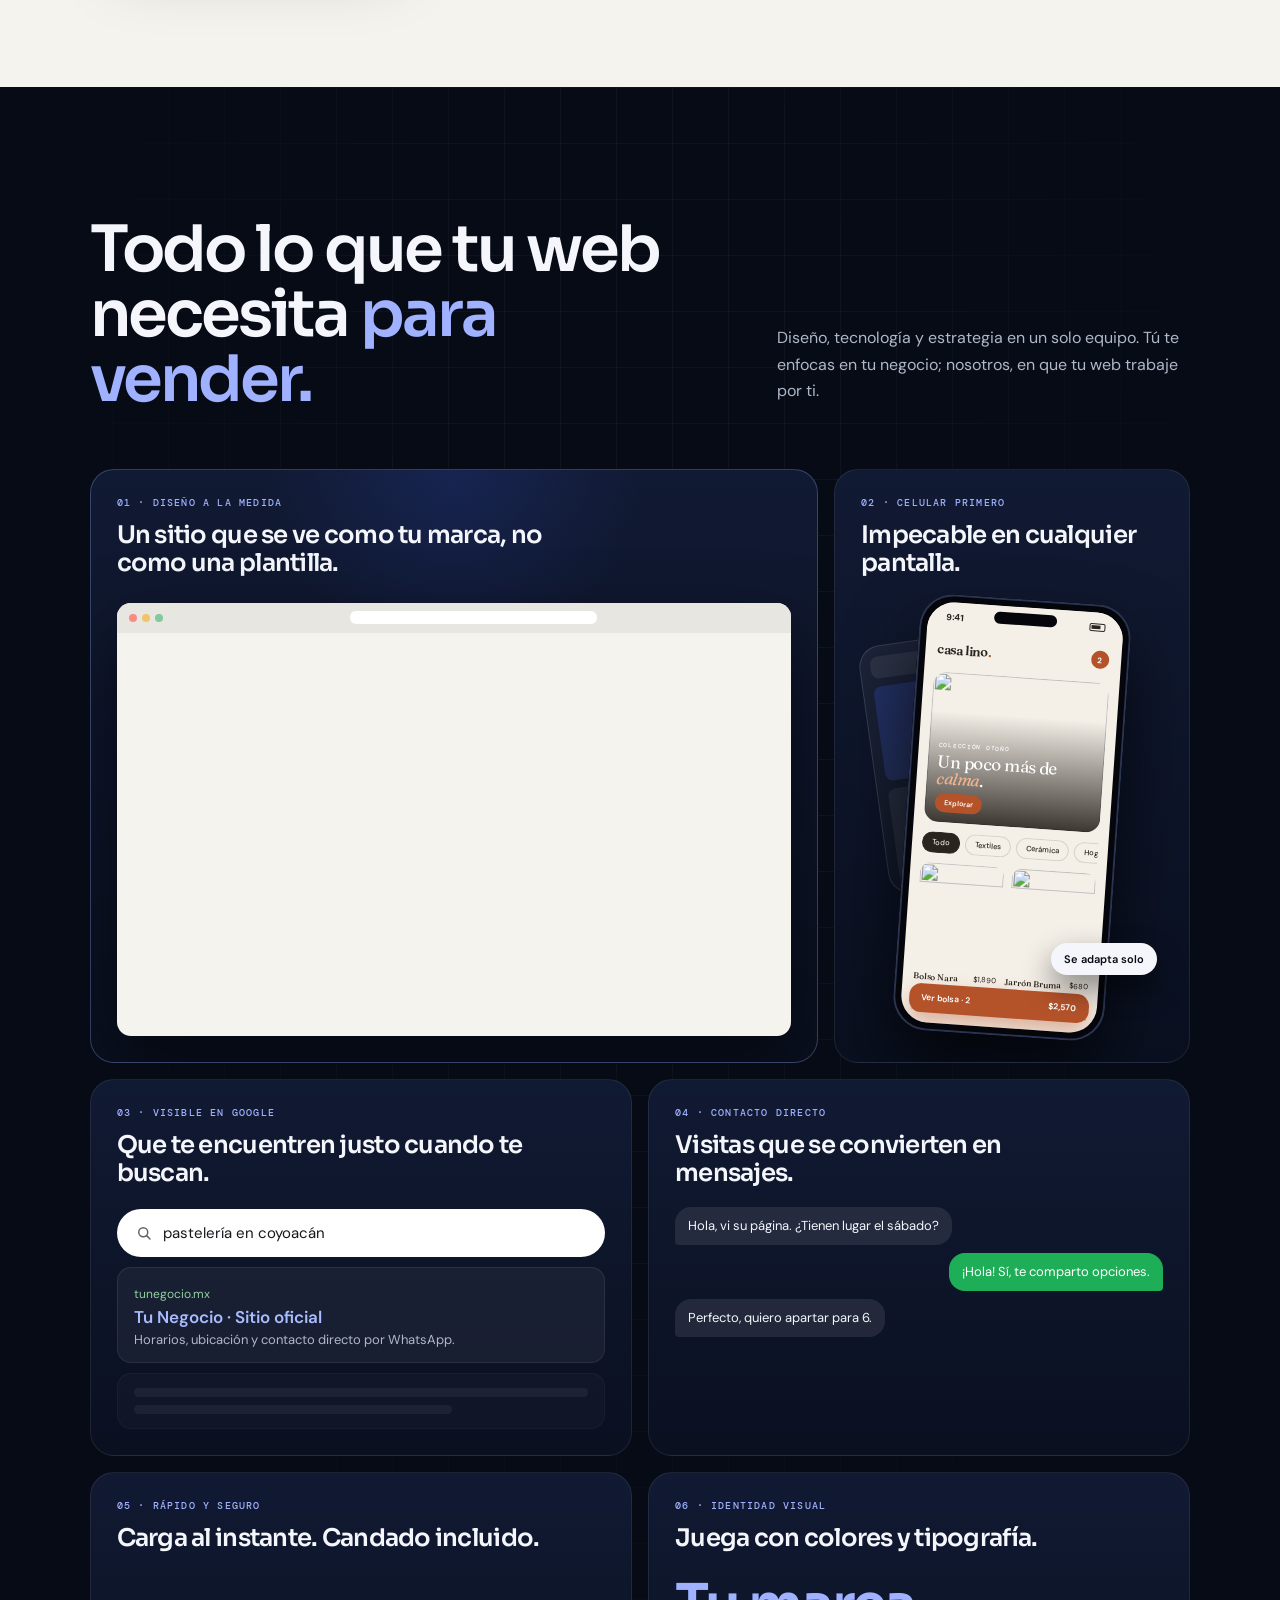
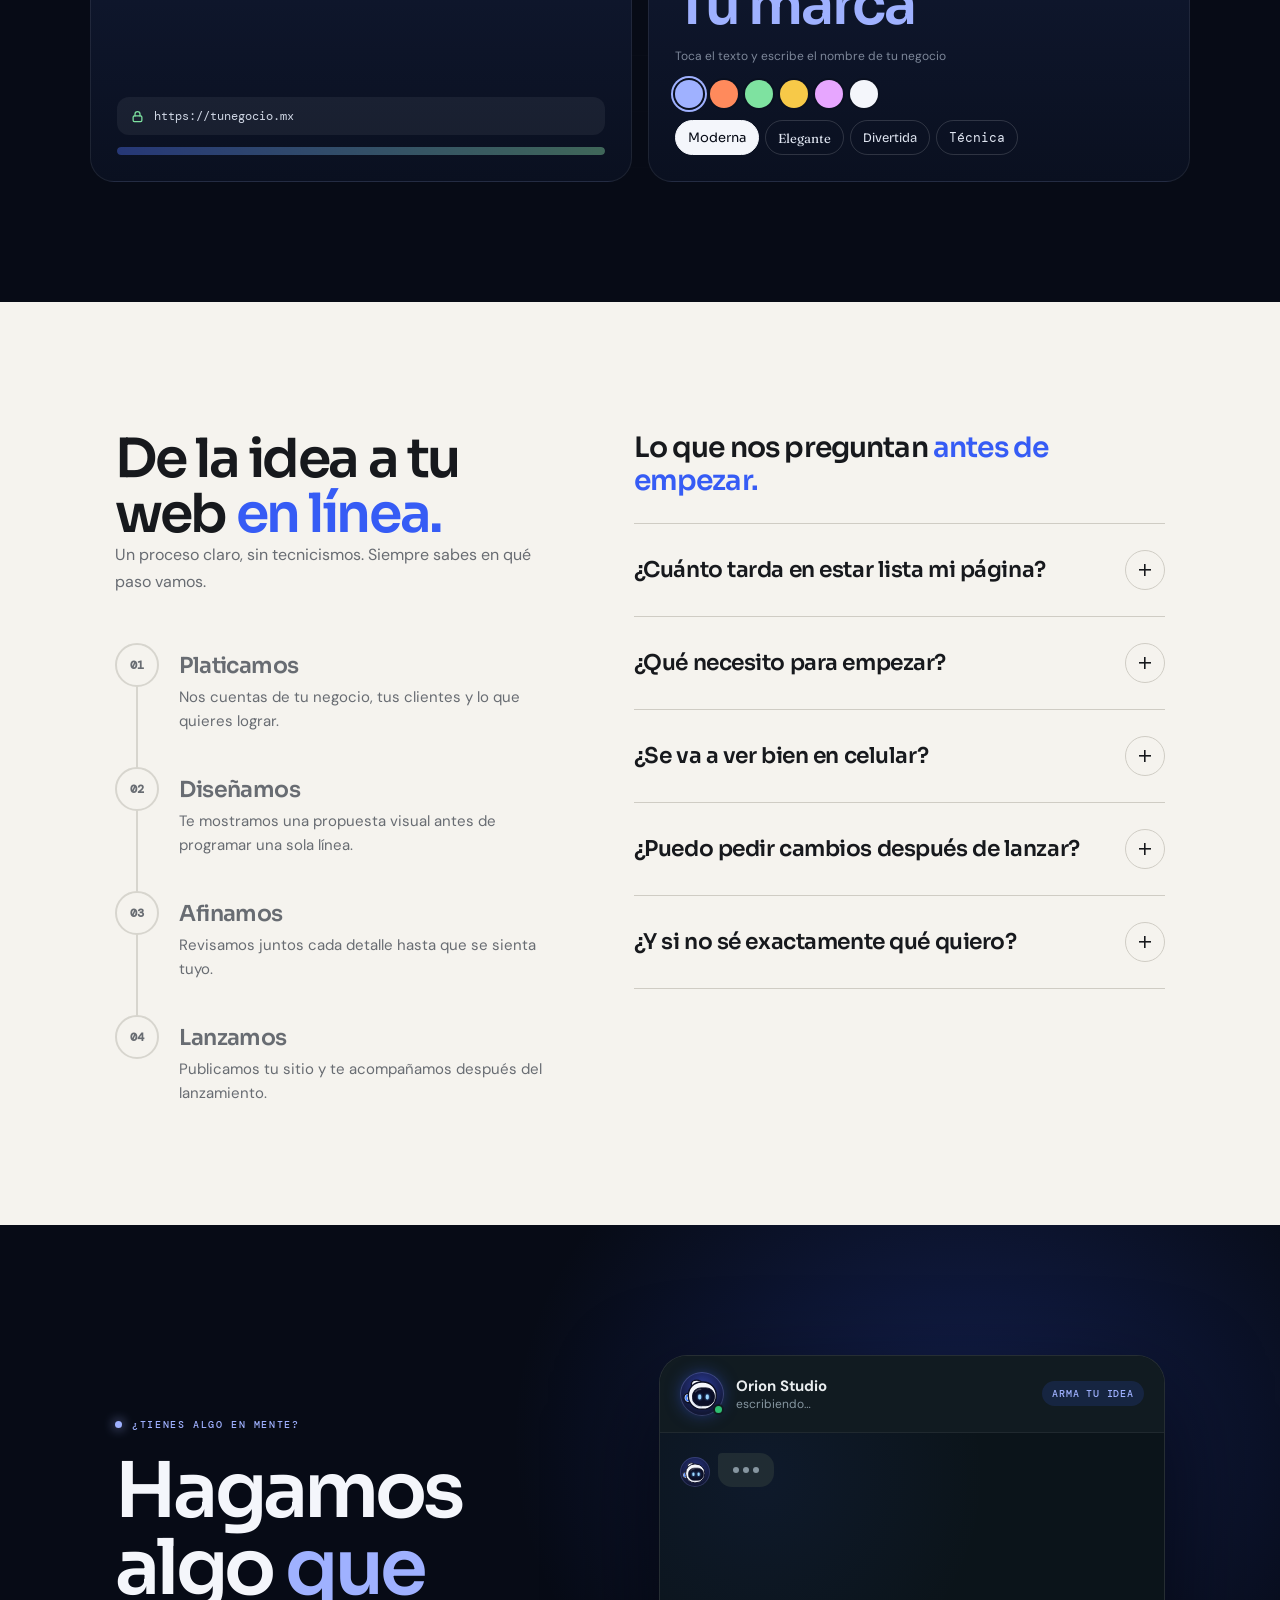
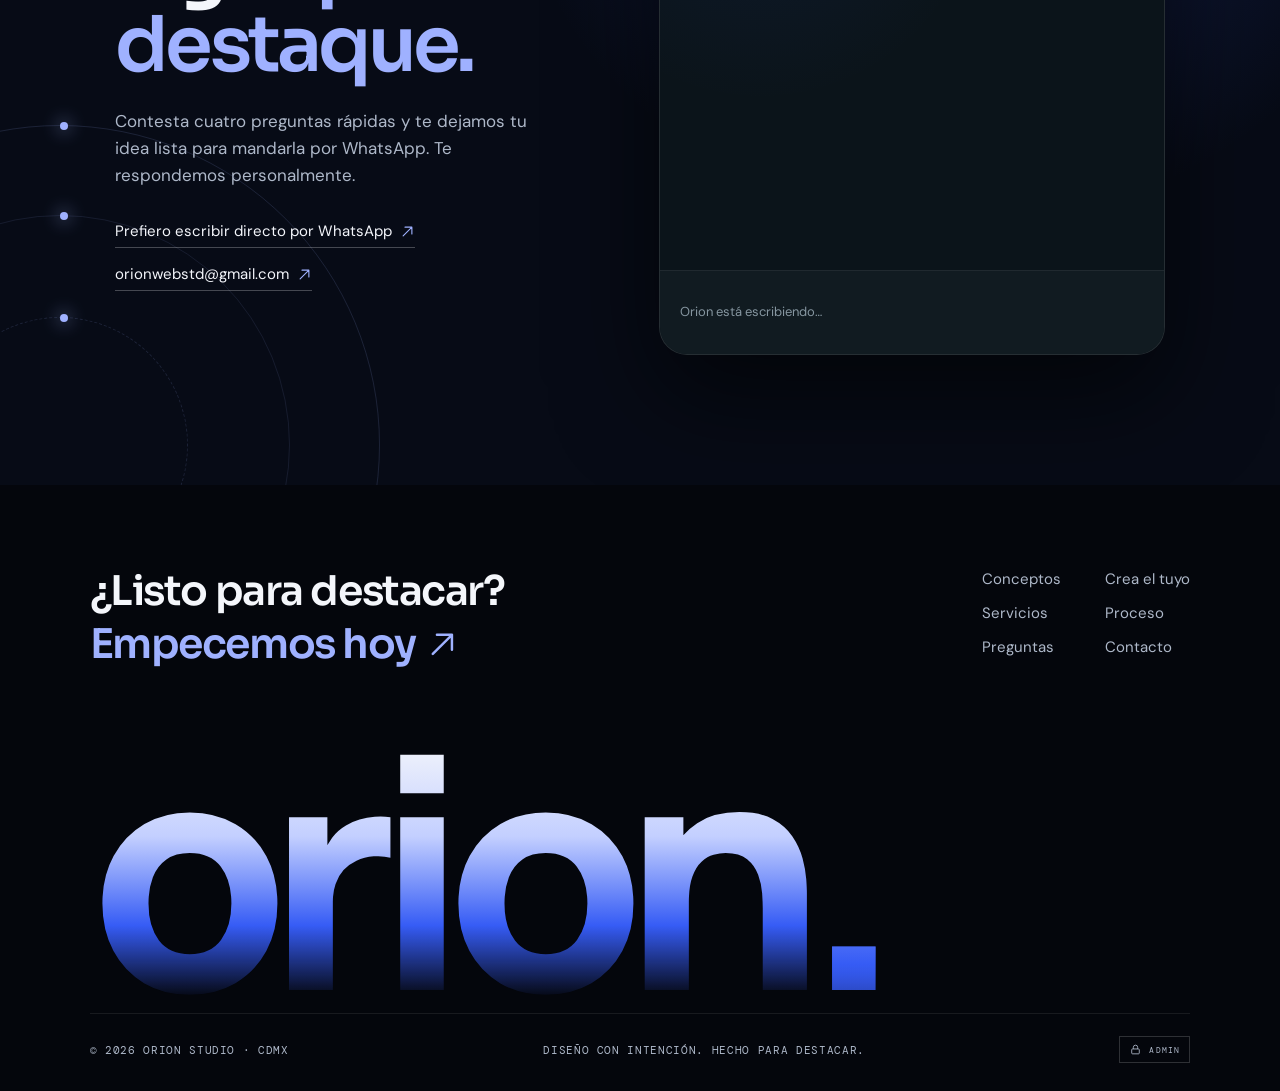
==== commit 9631481c: "Rediseña vitrina de demos" ====
--- a/index.html
+++ b/index.html
@@ -36,7 +36,7 @@
   <link rel="stylesheet" href="assets/css/styles.css?v=14">
   <link rel="stylesheet" href="assets/css/concepts.css?v=14">
   <link rel="stylesheet" href="assets/css/home.css?v=16">
-  <link rel="stylesheet" href="assets/css/extras.css?v=20">
+  <link rel="stylesheet" href="assets/css/extras.css?v=21">
 </head>
 <body>
   <div class="ox-intro" aria-hidden="true">
--- a/assets/css/extras.css
+++ b/assets/css/extras.css
@@ -854,6 +854,48 @@
 }
 @keyframes ox-show-nudge{0%,100%{transform:none}35%{transform:translateX(-24px) rotate(-1.5deg)}65%{transform:translateX(5px)}}
 
+/* Vitrina de conceptos: una pieza editorial que cambia con cada demo */
+.ox-show{padding:clamp(76px,9vw,132px) clamp(22px,6.2vw,100px) clamp(76px,8vw,112px)}
+.ox-show:after{content:"";position:absolute;inset:0;z-index:-1;pointer-events:none;opacity:.16;background-image:linear-gradient(color-mix(in srgb,var(--show-ink) 10%,transparent) 1px,transparent 1px),linear-gradient(90deg,color-mix(in srgb,var(--show-ink) 10%,transparent) 1px,transparent 1px);background-size:48px 48px;mask-image:linear-gradient(90deg,#000,transparent 74%)}
+.ox-show-head{max-width:1380px;margin:0 auto 54px}
+.ox-show-head .ox-kicker{display:flex;align-items:center;gap:10px}
+.ox-show-head .ox-kicker span{width:8px;height:8px;border-radius:50%;background:currentColor;box-shadow:0 0 0 5px color-mix(in srgb,var(--show-accent) 15%,transparent)}
+.ox-show-head h2{max-width:780px}
+.ox-show-body{max-width:1380px;margin:auto;grid-template-columns:minmax(220px,.68fr) minmax(0,1.75fr);gap:clamp(28px,5vw,80px);align-items:center}
+.ox-show-list{gap:8px}
+.ox-show-list li{border:1px solid color-mix(in srgb,var(--show-ink) 12%,transparent);border-radius:14px;background:color-mix(in srgb,var(--show-bg) 72%,white);transition:border-color .35s,background .35s,transform .35s}
+.ox-show-list li:has(button[aria-selected="true"]){border-color:color-mix(in srgb,var(--show-accent) 55%,transparent);background:color-mix(in srgb,var(--show-accent) 9%,var(--show-bg));transform:translateX(5px)}
+.ox-show-list button{padding:16px 14px 18px;opacity:.63}
+.ox-show-list button:hover,.ox-show-list button[aria-selected="true"]{opacity:1}
+.ox-show-list b{display:grid;place-items:center;width:27px;height:27px;padding:0;border:1px solid color-mix(in srgb,var(--show-accent) 38%,transparent);border-radius:9px;font-size:10px}
+.ox-show-list strong{font-size:19px}
+.ox-show-list small{font-size:12px}
+.ox-show-bar{left:14px;right:14px;bottom:7px;height:2px;border-radius:2px;background:color-mix(in srgb,var(--show-ink) 12%,transparent)}
+.ox-show-stage{gap:18px;min-width:0}
+.ox-show-deck{position:relative;padding:11px;border:1px solid color-mix(in srgb,var(--show-ink) 14%,transparent);border-radius:24px;background:color-mix(in srgb,var(--show-bg) 75%,white);box-shadow:0 25px 80px -42px color-mix(in srgb,var(--show-ink) 45%,transparent)}
+.ox-show-device{aspect-ratio:16/10;border-radius:13px;box-shadow:0 24px 54px -30px #000b,0 0 0 1px #0002}
+.ox-show-device:hover{box-shadow:0 30px 65px -30px #000c,0 0 0 1px var(--show-accent)}
+.ox-show-toolbar{height:34px}
+.ox-show-screen{height:calc(100% - 34px)}
+.ox-show-meta{padding:0 5px}
+.ox-show-meta p{font-size:14px}
+.ox-show-cta{min-height:50px;padding:0 23px;border-radius:12px;box-shadow:0 10px 24px color-mix(in srgb,var(--show-ink) 15%,transparent)}
+.ox-show-cta .icon-arrow{transition:transform .25s}
+.ox-show-cta:hover .icon-arrow{transform:translate(2px,-2px)}
+@media(max-width:760px){
+  .ox-show{padding:76px 0 72px}
+  .ox-show:after{background-size:34px 34px;opacity:.12}
+  .ox-show-head{margin-bottom:30px}
+  .ox-show-stage{padding:0 6%}
+  .ox-show-deck{width:min(256px,64vw);padding:7px;border-radius:38px}
+  .ox-show-device{aspect-ratio:9/18;border-radius:32px}
+  .ox-show-toolbar{height:24px}
+  .ox-show-screen{height:calc(100% - 24px)}
+  .ox-show-meta{padding:0}
+  .ox-show-cta{border-radius:14px}
+}
+@media(prefers-reduced-motion:reduce){.ox-show-list li,.ox-show-cta .icon-arrow{transition:none}}
+
 /* ------------------------------------------------------------ Celular: servicios en carrusel y menos espacio entre secciones */
 .ox-bento-dots{display:none}
 @media(max-width:700px){
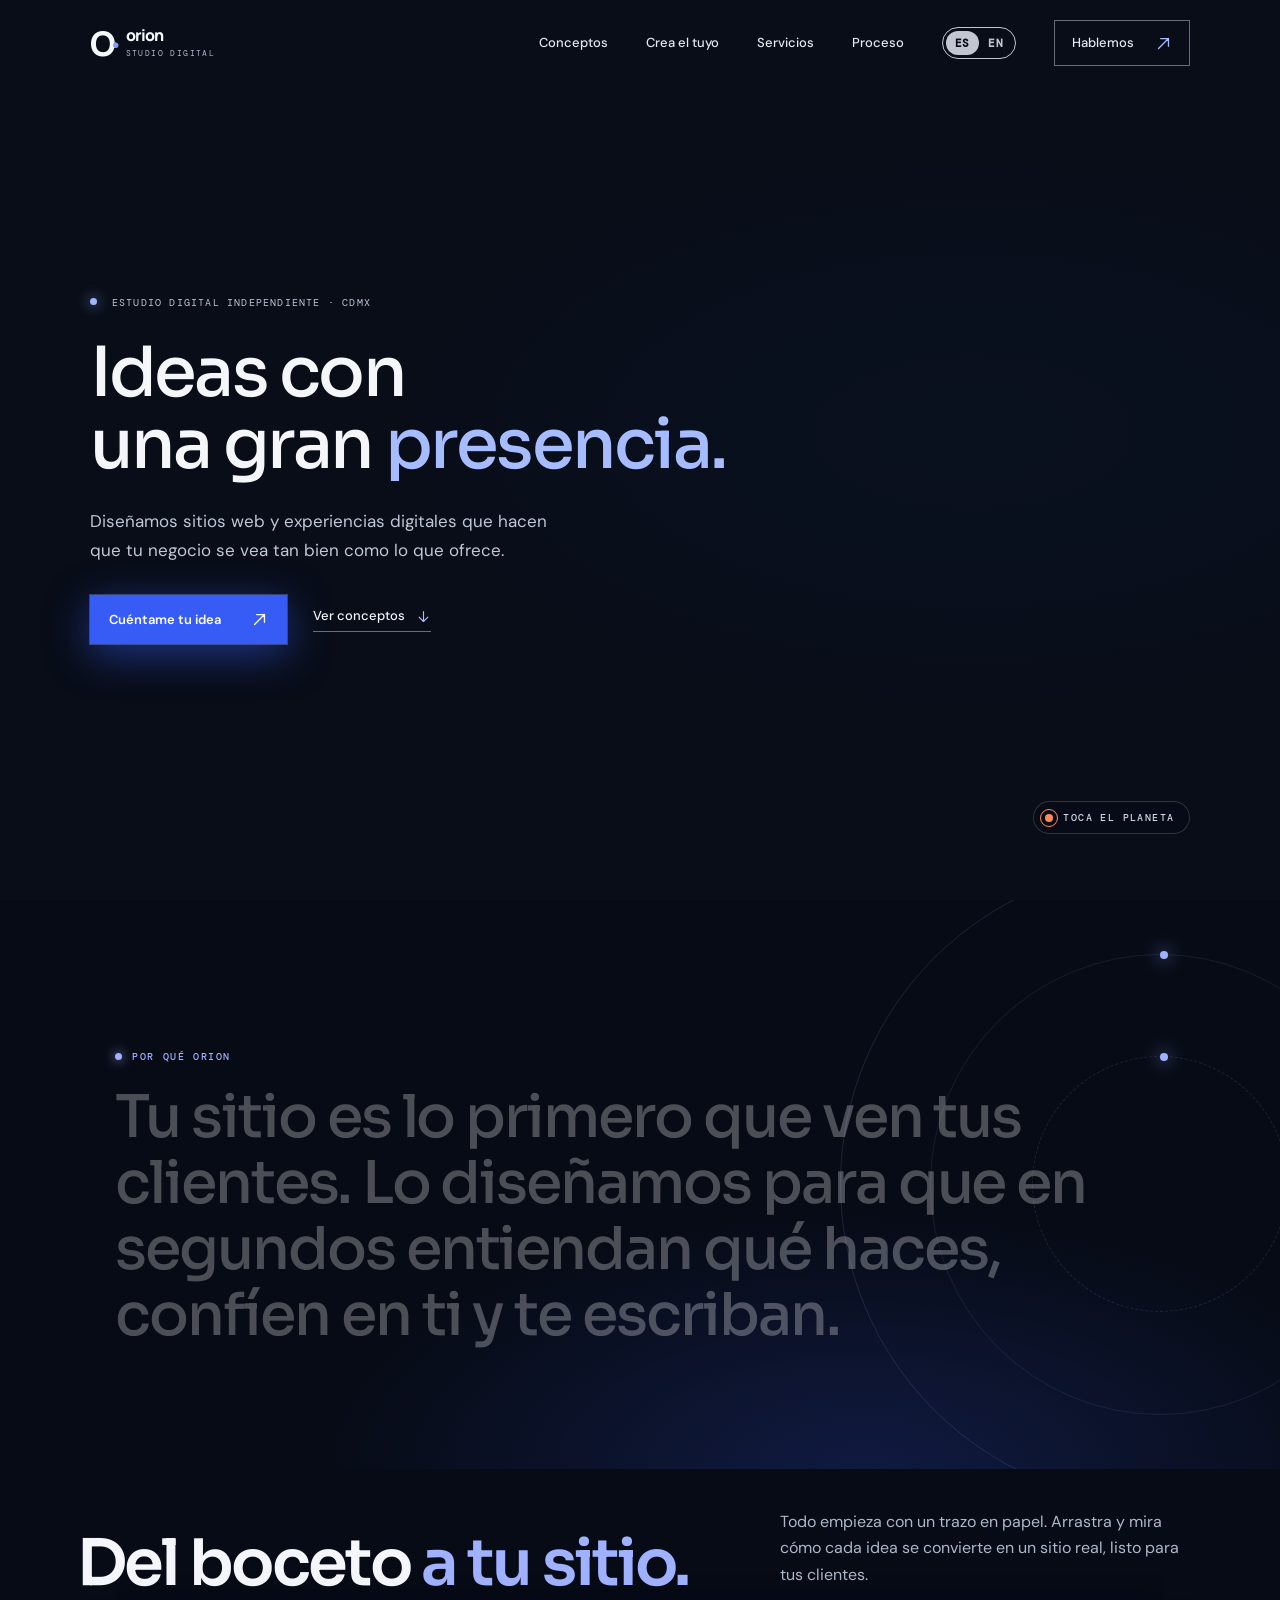
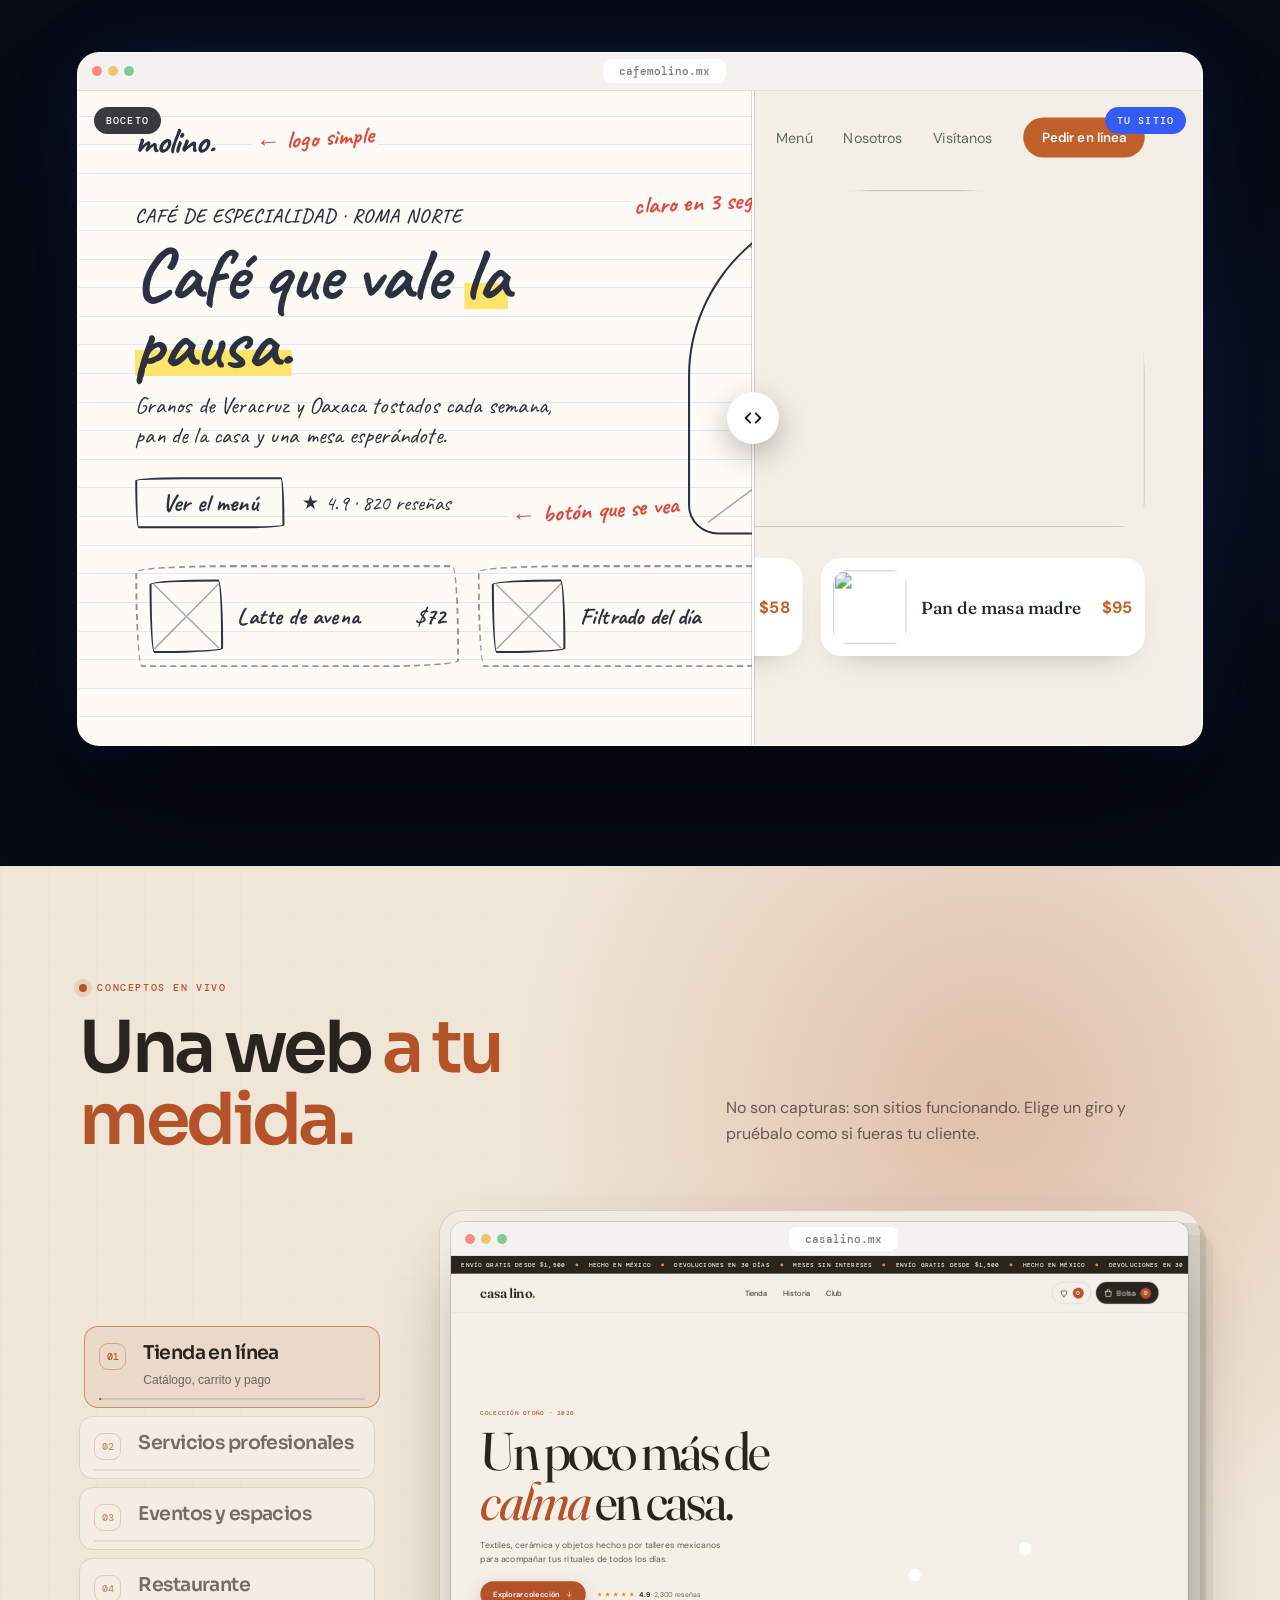
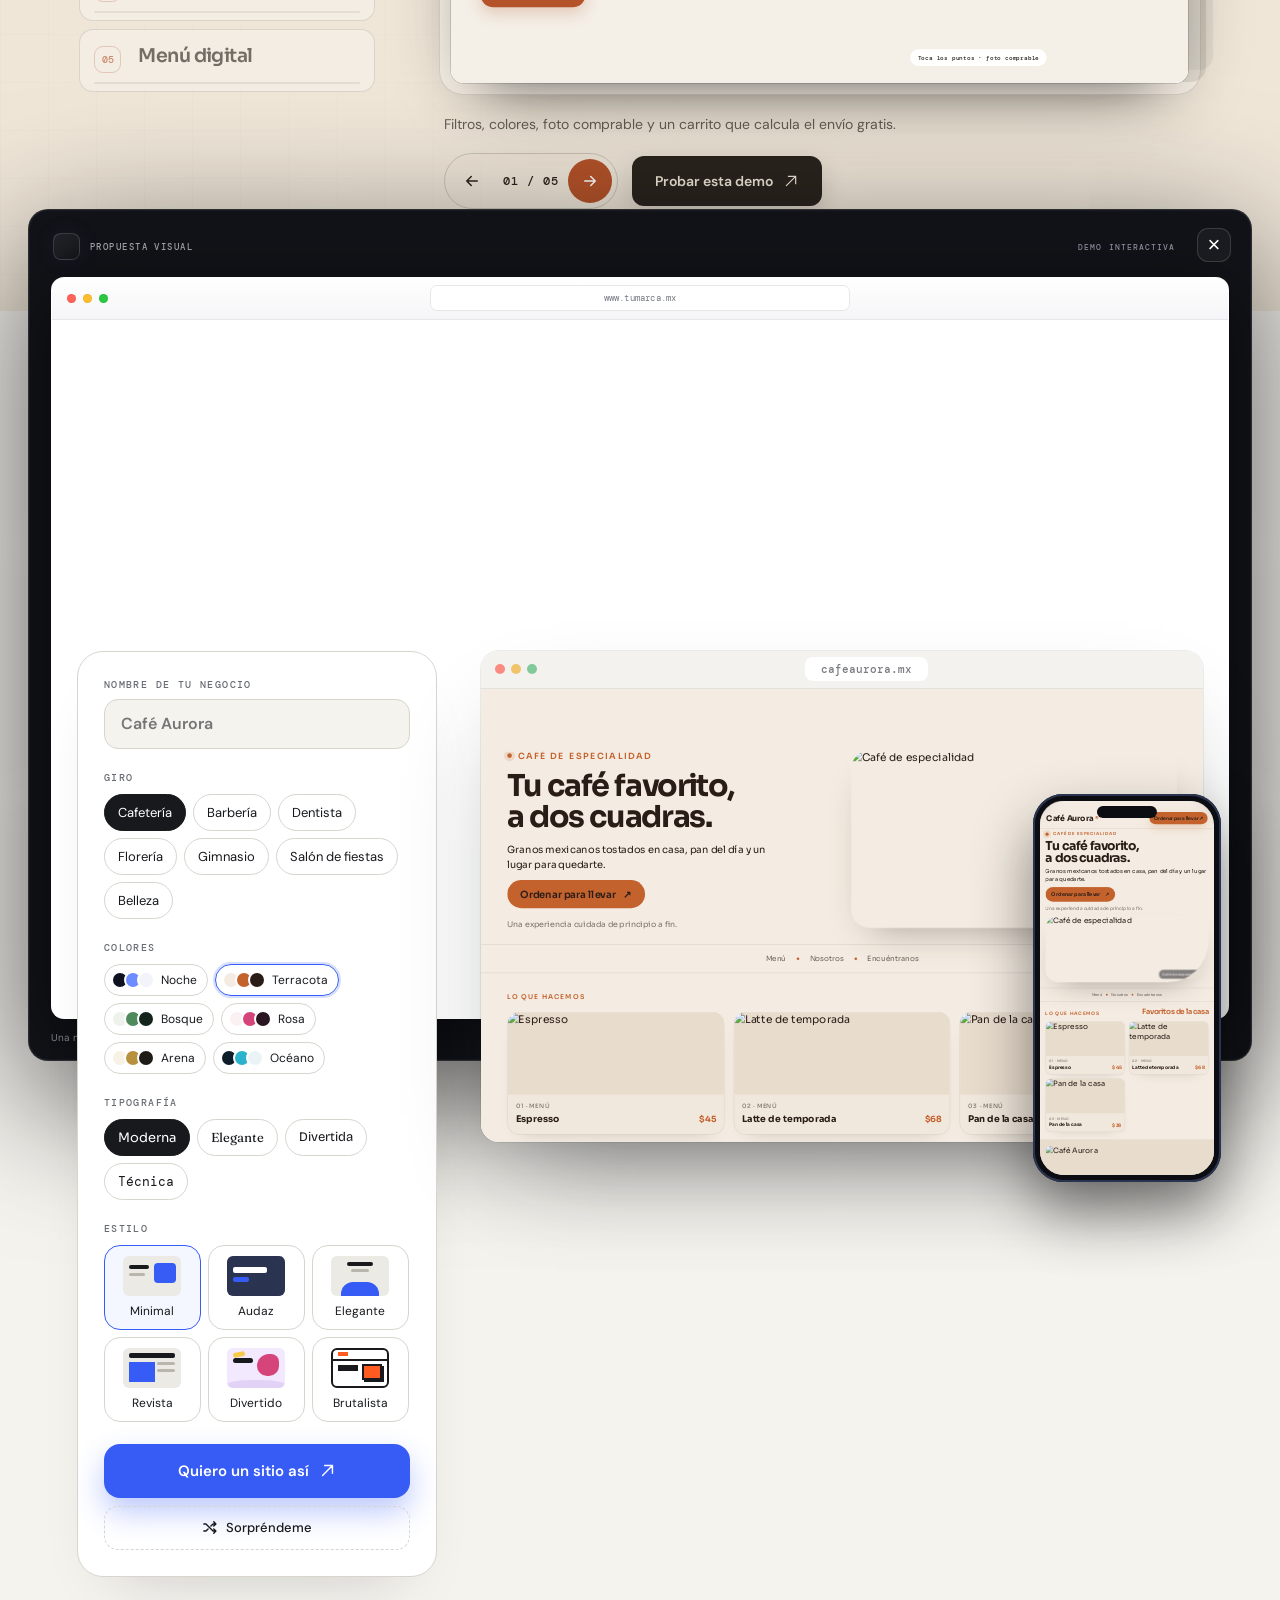
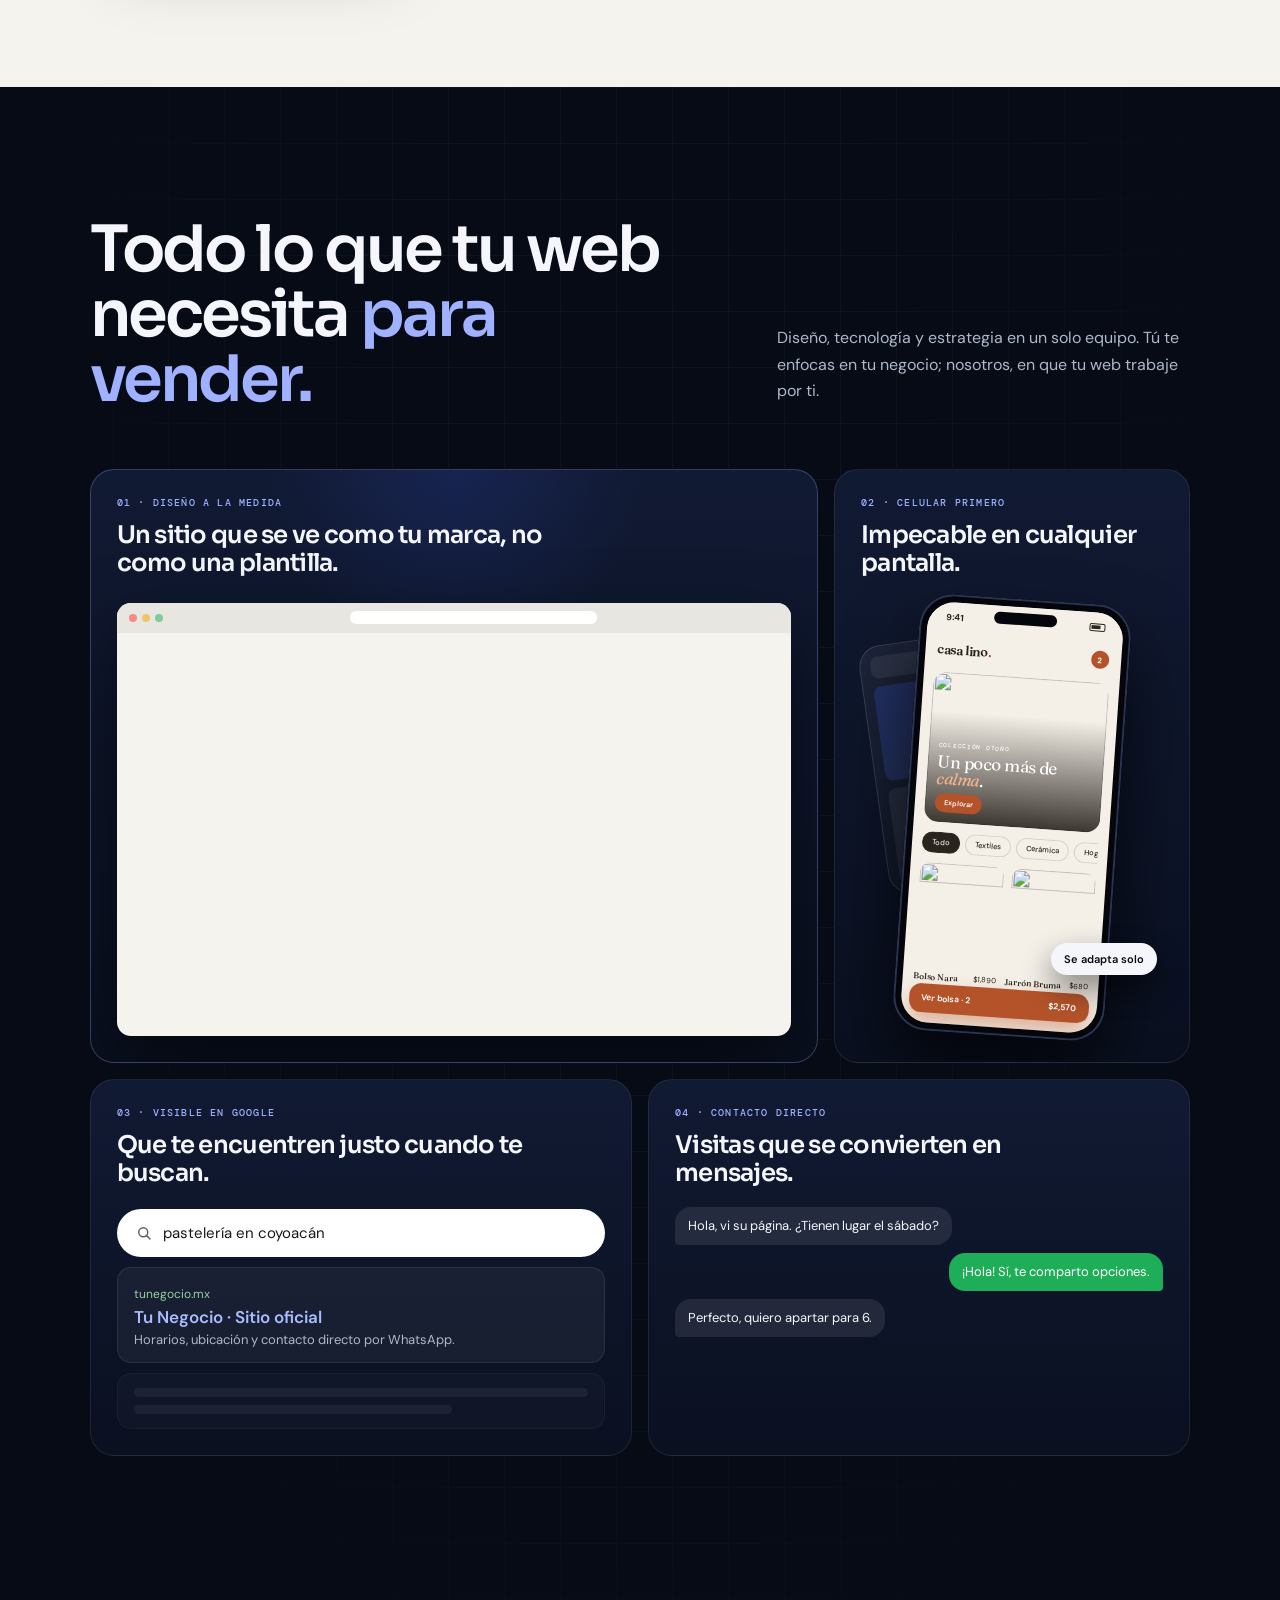
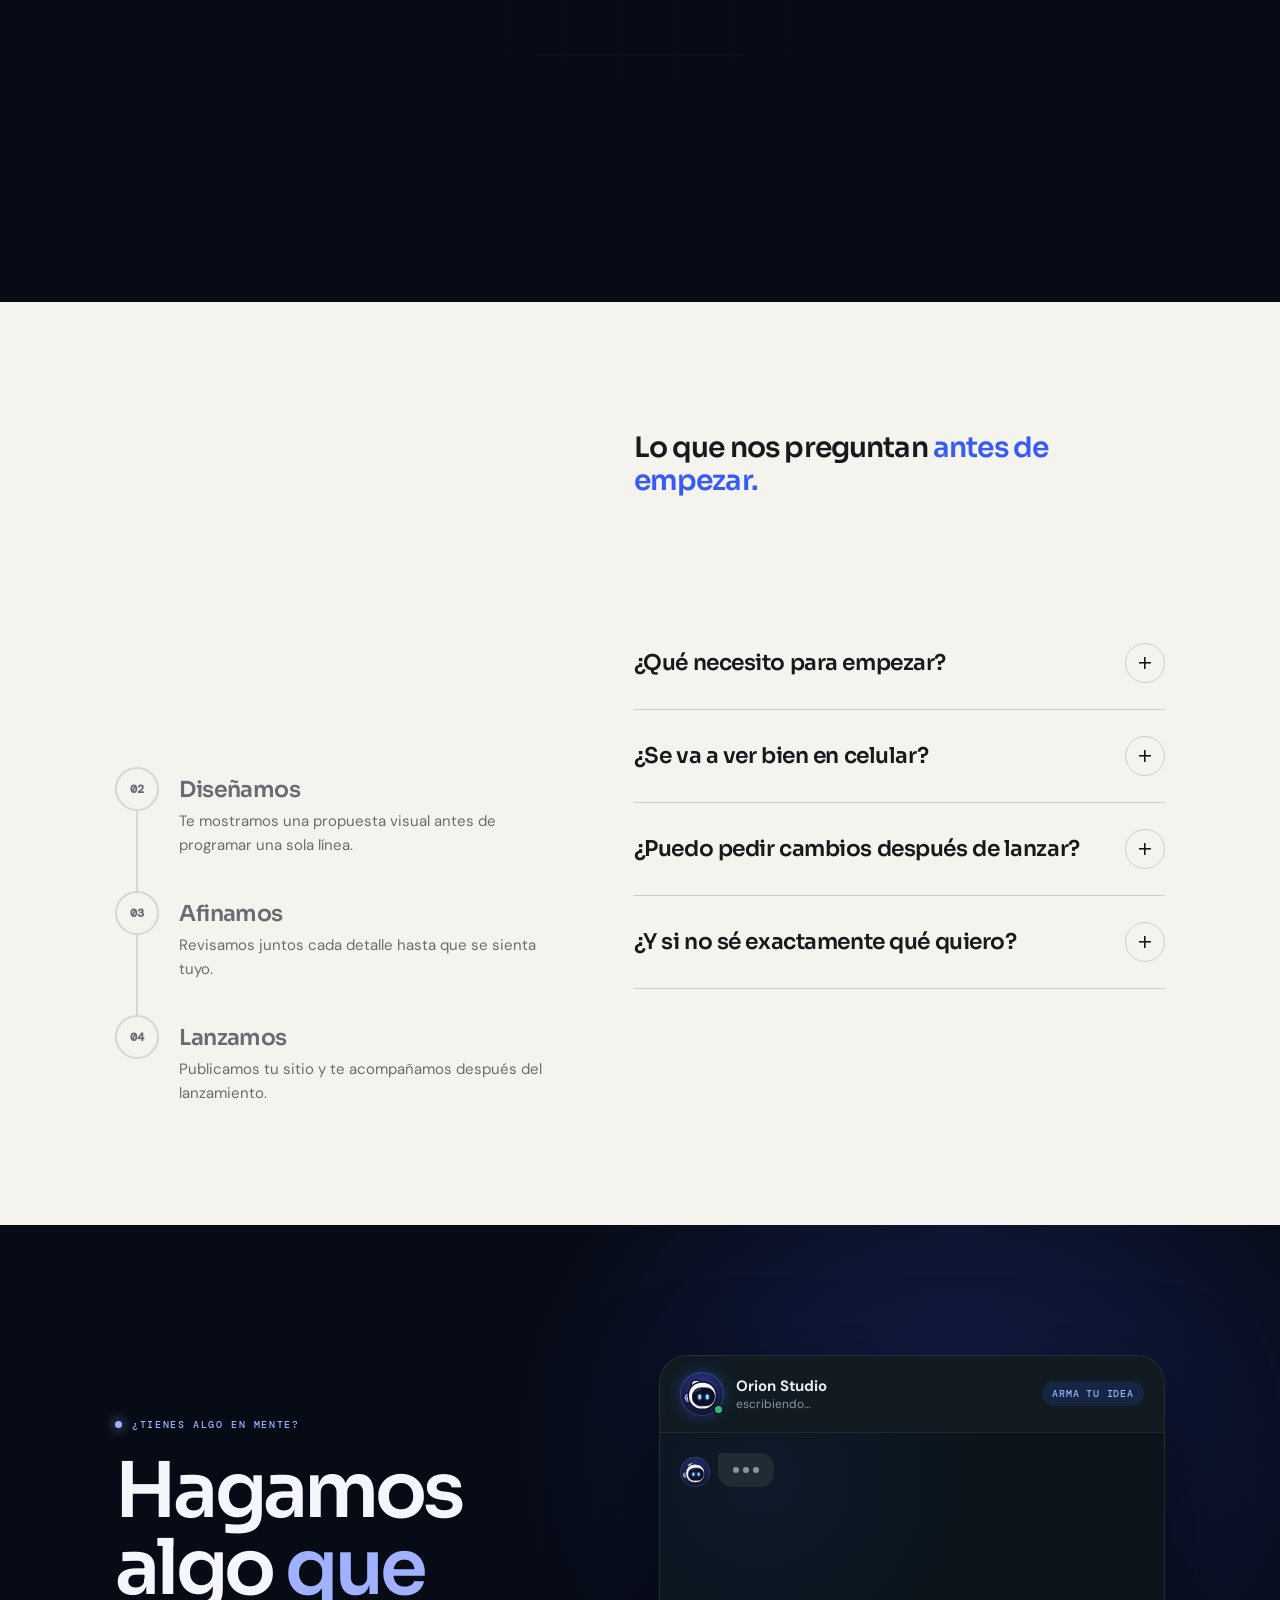
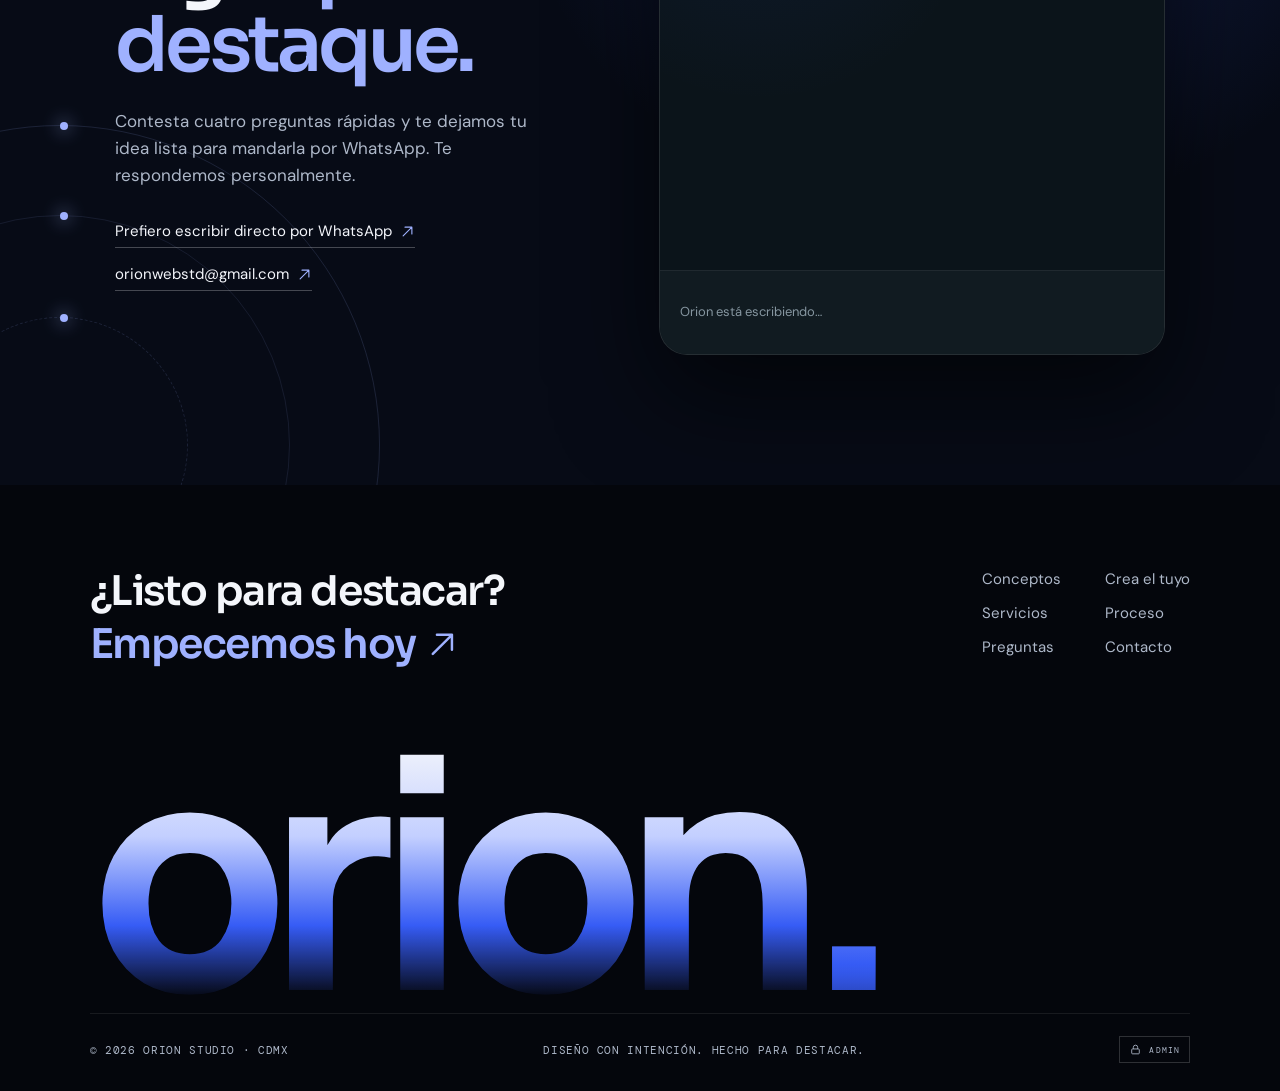
==== commit def0056f: "Mejora fluidez de la portada Nebulosa calculada una vez, ruido y esfera más ligeros, 3D a 30 fps y r" ====
--- a/index.html
+++ b/index.html
@@ -331,9 +331,9 @@
   <script defer src="assets/js/i18n.js?v=14"></script>
   <script defer src="assets/js/concepts.js?v=13"></script>
   <script defer src="assets/js/main.js?v=17"></script>
-  <script defer src="assets/js/home.js?v=20"></script>
-  <script defer src="assets/js/extras.js?v=16"></script>
+  <script defer src="assets/js/home.js?v=21"></script>
+  <script defer src="assets/js/extras.js?v=17"></script>
   <script defer src="https://cdnjs.cloudflare.com/ajax/libs/three.js/r128/three.min.js"></script>
-  <script defer src="assets/js/hero-scene.js?v=20"></script>
+  <script defer src="assets/js/hero-scene.js?v=21"></script>
 </body>
 </html>
